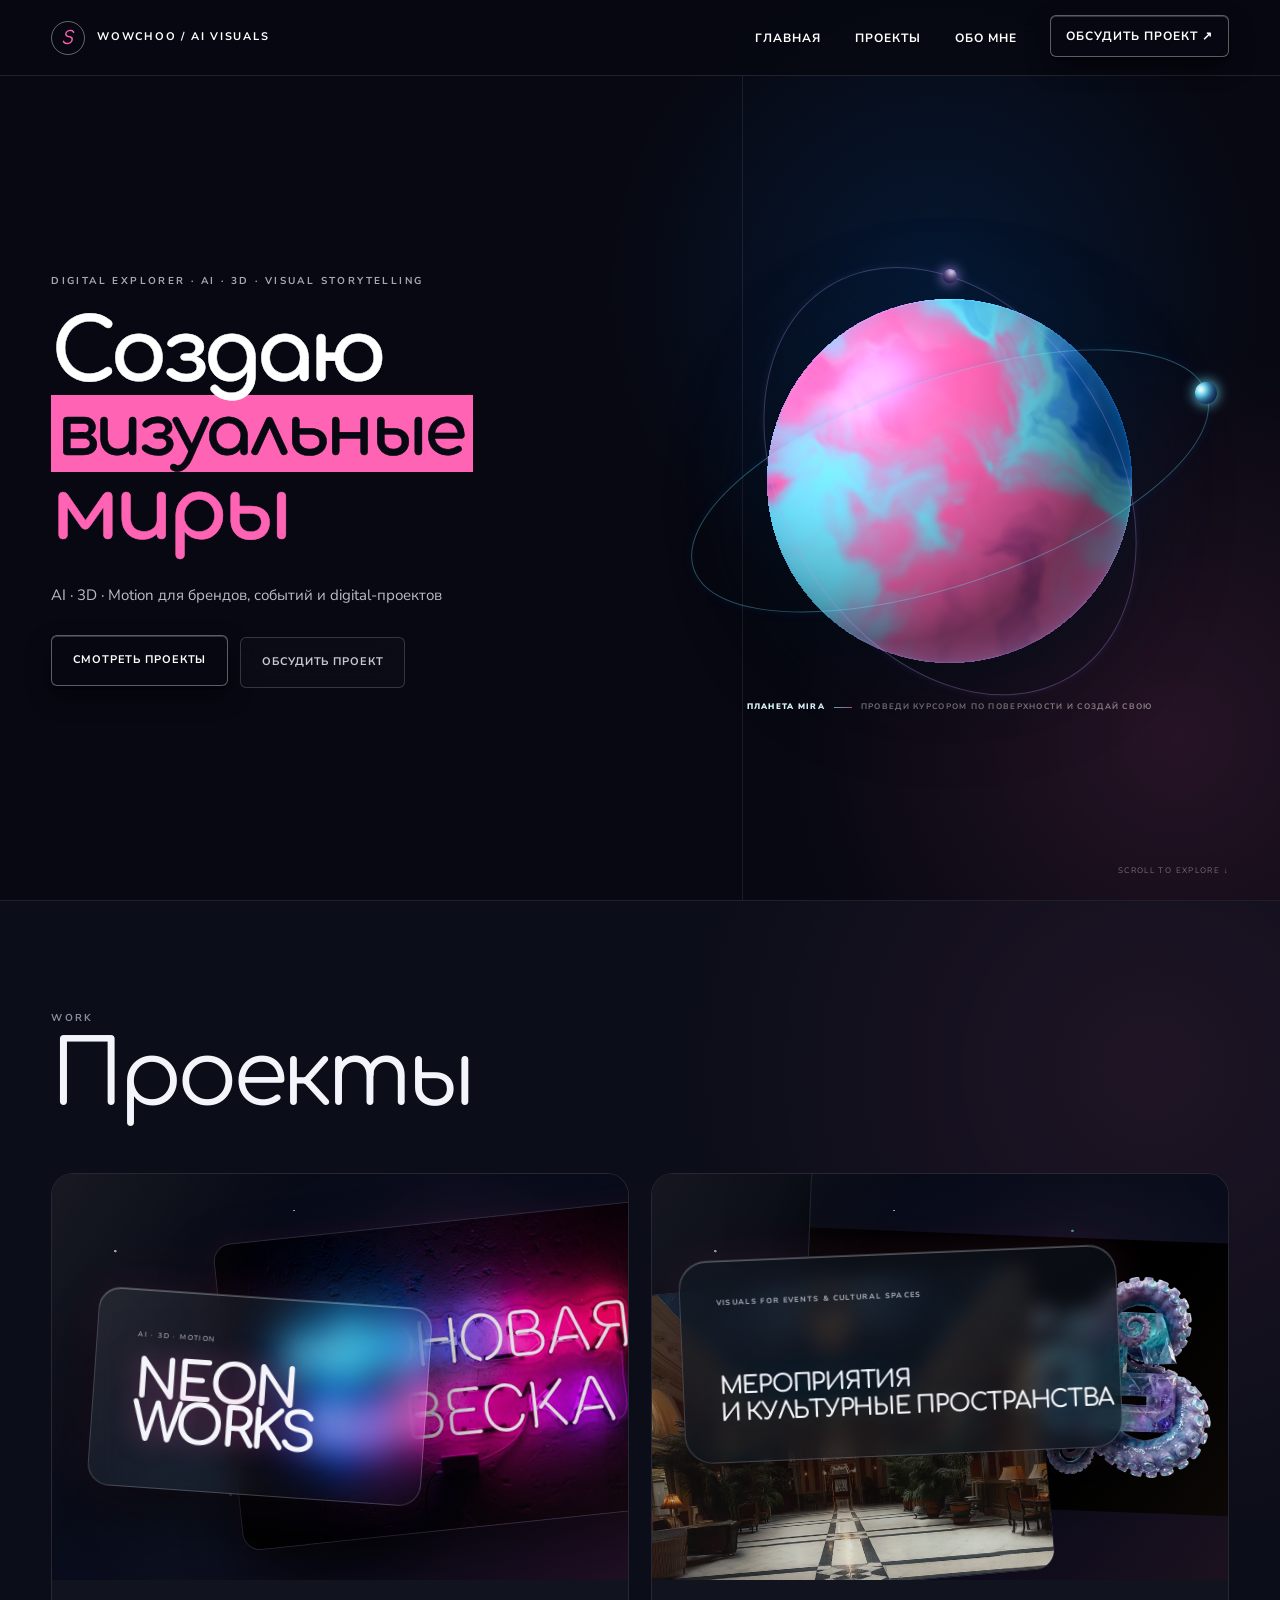
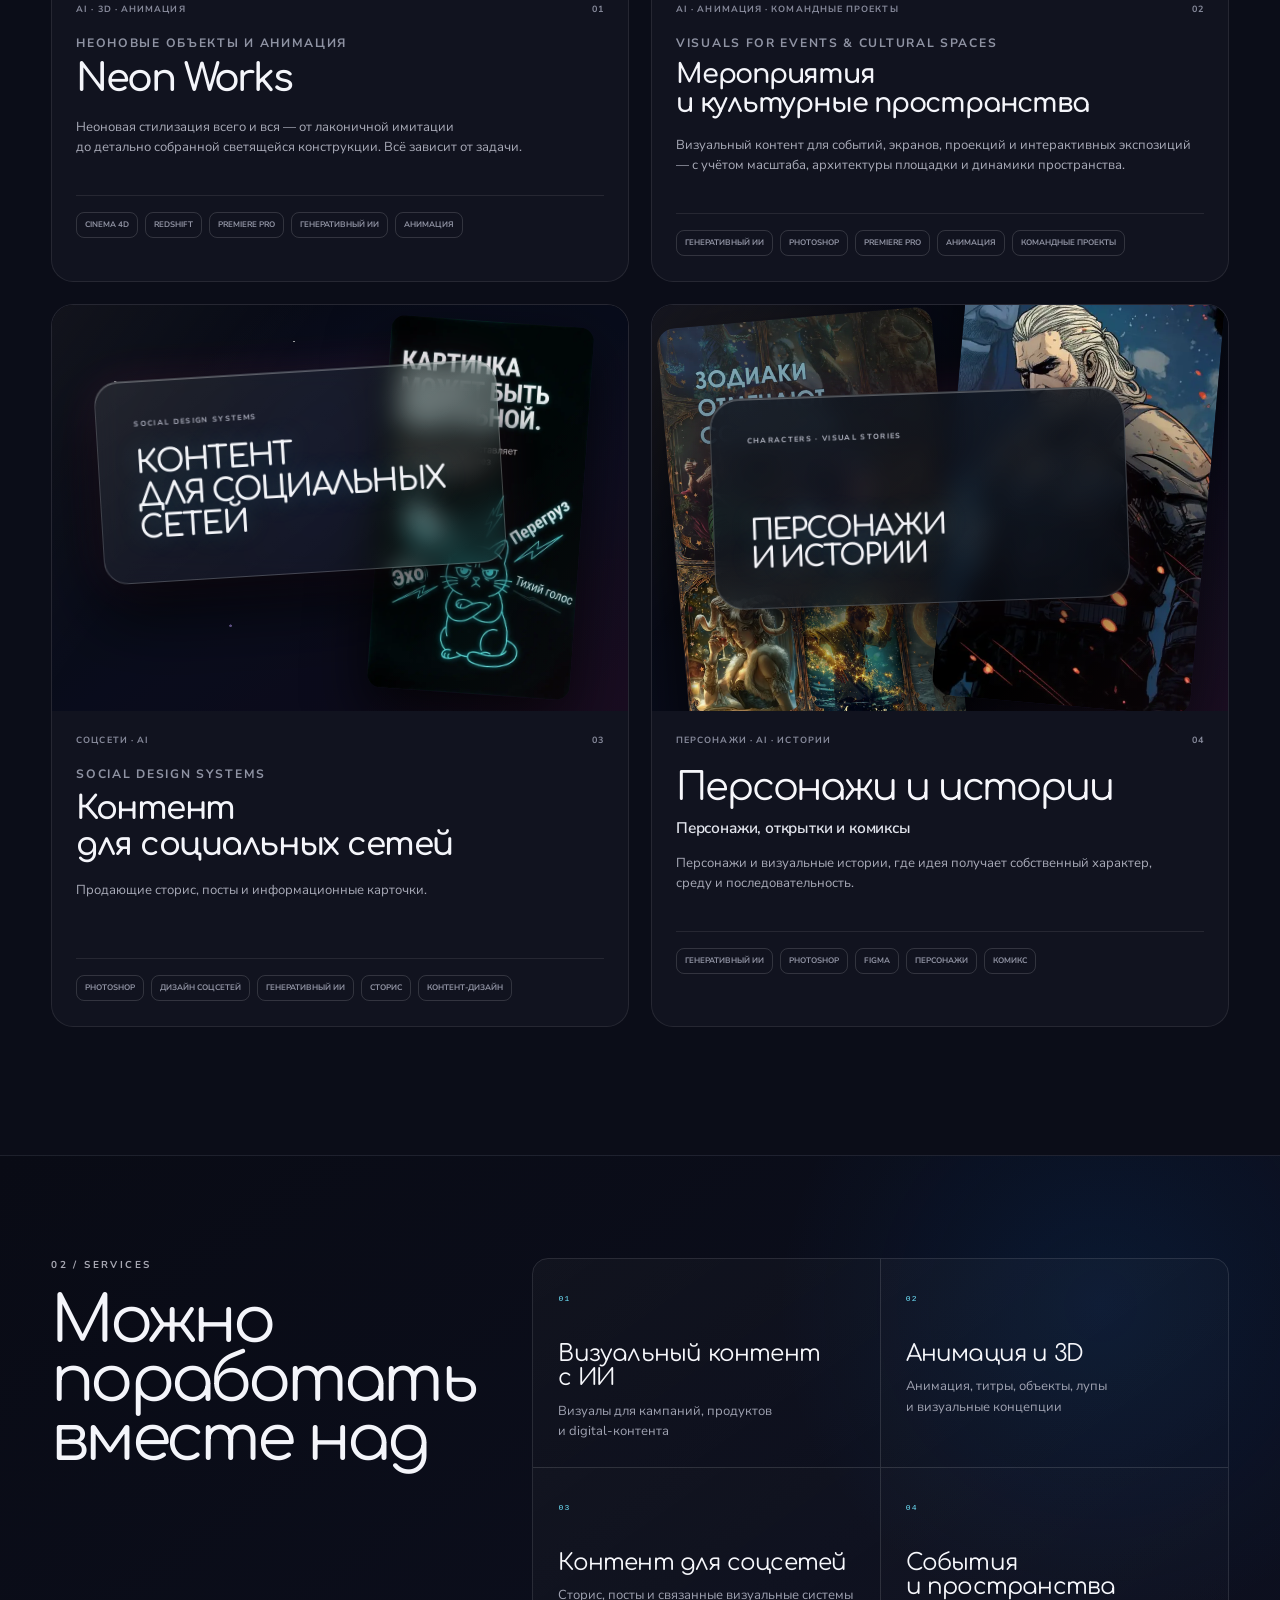
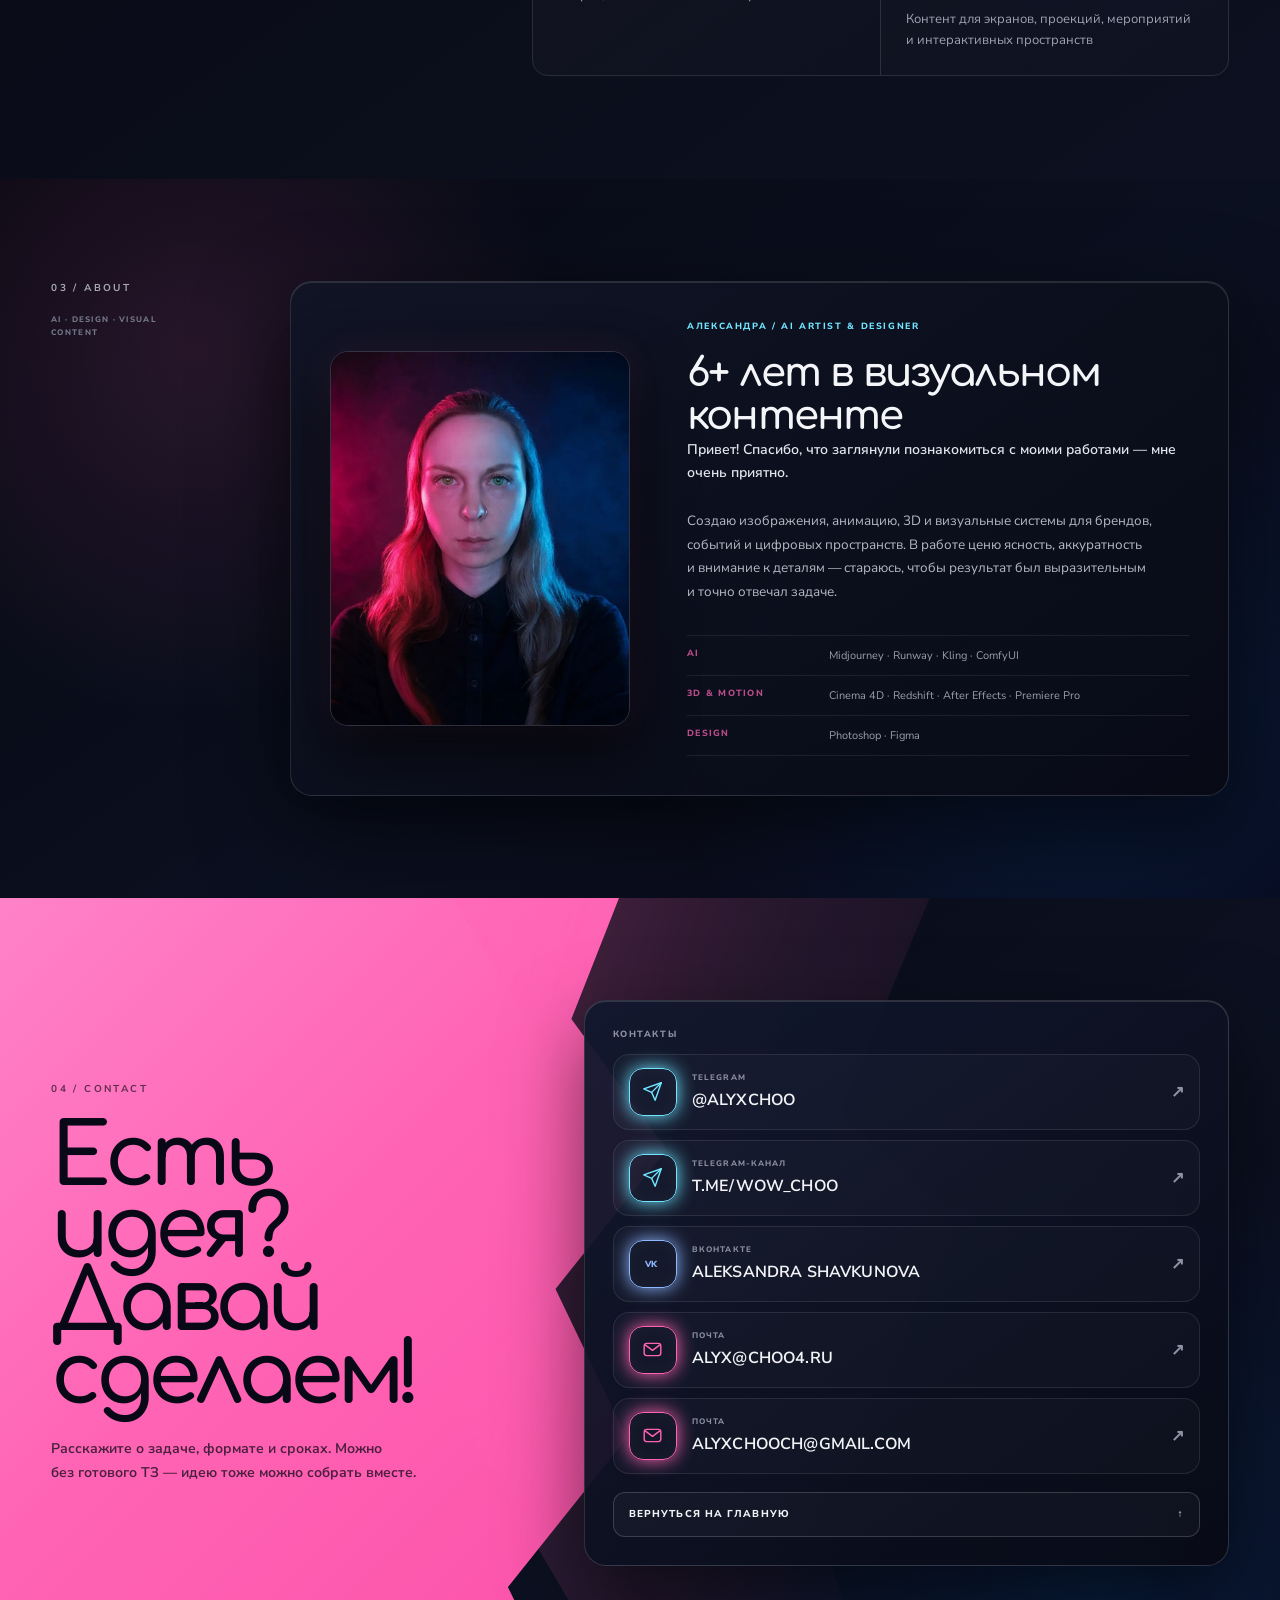
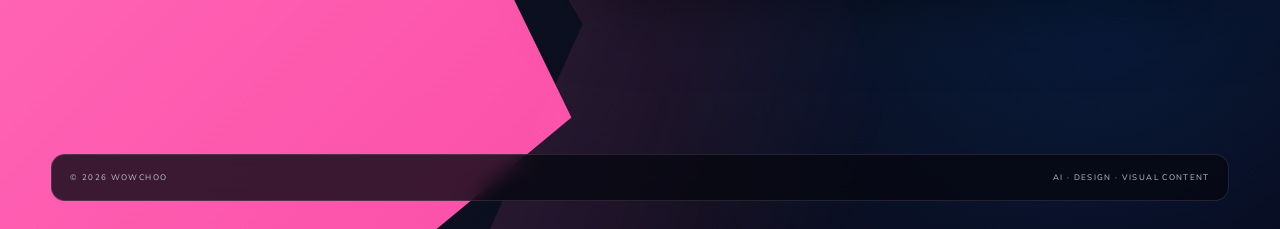
==== index.html @ aee099dc "Deploy WOWCHOO from 1430eb1d22c9151ed4b3d81829c5478669f79aac" ====
<!DOCTYPE html><html lang="ru"><head><meta charSet="utf-8"/><link rel="preconnect" href="/" crossorigin=""/><meta name="viewport" content="width=device-width, initial-scale=1"/><link rel="preload" as="image" href="/neon/selected/neon-sign-russian.webp"/><link rel="preload" as="image" href="/digital-scenography/synthesis/cover-crystal-tentacles.webp"/><link rel="preload" as="image" href="/digital-scenography/musical/restaurant-night.webp"/><link rel="preload" as="image" href="/digital-content/slp-stories/story-02-cover.webp"/><link rel="preload" as="image" href="/characters-worlds/zodiac/christmas-cover.webp"/><link rel="preload" as="image" href="/characters-worlds/comic/cover.webp"/><link rel="preload" as="image" href="/about/sasha-portrait.webp"/><link rel="stylesheet" href="/_next/static/chunks/0oa5svqyjht1u.css" data-precedence="next"/><link rel="stylesheet" href="/_next/static/chunks/02xbbrjt.t6-8.css" data-precedence="next"/><link rel="preload" as="script" fetchPriority="low" href="/_next/static/chunks/0ht900cau6_ur.js"/><script src="/_next/static/chunks/0t2z5hkh7v~~b.js" async=""></script><script src="/_next/static/chunks/07lhk_q6pmm3r.js" async=""></script><script src="/_next/static/chunks/turbopack-0cek.dh0dqtgy.js" async=""></script><script src="/_next/static/chunks/0dbhjjzl8qfwv.js" async=""></script><script src="/_next/static/chunks/0co219d8dm.ni.js" async=""></script><meta name="next-size-adjust" content=""/><title>WOWCHOO — AI Artist · Designer · 3D &amp; Motion</title><meta name="description" content="AI-визуалы, дизайн, 3D и motion для брендов, событий и digital-проектов."/><meta property="og:title" content="WOWCHOO — AI Artist · Designer · 3D &amp; Motion"/><meta property="og:description" content="AI-визуалы, дизайн, 3D и motion для брендов, событий и digital-проектов."/><meta property="og:type" content="website"/><meta name="twitter:card" content="summary"/><meta name="twitter:title" content="WOWCHOO — AI Artist · Designer · 3D &amp; Motion"/><meta name="twitter:description" content="AI-визуалы, дизайн, 3D и motion для брендов, событий и digital-проектов."/><link rel="shortcut icon" href="/favicon.svg"/><link rel="icon" href="/favicon.svg"/><script src="/_next/static/chunks/03~yq9q893hmn.js" noModule=""></script></head><body><div hidden=""><!--$--><!--/$--></div><main><header><a class="brand" href="#top"><i>S</i><span>WOWCHOO / AI VISUALS</span></a><button class="menu" type="button" aria-label="Открыть меню" aria-expanded="false"><span></span><span></span></button><nav class=""><a href="#top">Главная</a><a href="#projects">Проекты</a><a href="#about">Обо мне</a><a href="#contact">Обсудить проект ↗</a></nav></header><section class="hero" id="top"><div class="hero-copy"><p class="eyebrow">Digital explorer · AI · 3D · Visual storytelling</p><h1><span>Создаю</span><span class="highlight-word">визуальные</span><span class="pink-word">миры</span></h1><p class="lead">AI · 3D · Motion для брендов, событий и digital-проектов</p><div class="hero-actions"><a class="cta" href="#projects">Смотреть проекты</a><a class="cta cta-secondary" href="#contact">Обсудить проект</a></div></div><div class="hero-art"><div class="planet-wrap"><span class="planet-orbit orbit-one" aria-hidden="true"><i class="moon moon-blue"></i></span><span class="planet-orbit orbit-two" aria-hidden="true"><i class="moon moon-lilac"></i></span><span class="planet-static" role="img" aria-label="Планета MIRA"></span><canvas class="planet-canvas" aria-label="Интерактивная планета MIRA с поверхностью, меняющейся под курсором"></canvas><canvas class="particle-canvas" aria-hidden="true"></canvas><span class="planet-pointer" aria-hidden="true"></span><span class="planet-hint planet-hint-interactive"><b>Планета MIRA</b><i></i>Проведи курсором по поверхности и создай свою</span><span class="planet-hint planet-hint-static"><b>Планета MIRA</b></span></div></div><p class="meta hero-scroll-meta"><span>SCROLL TO EXPLORE ↓</span></p></section><section class="projects" id="projects"><div class="section-head"><div><p class="index">WORK</p><h2>Проекты</h2></div></div><div class="cards" aria-live="polite"><article class="card neon-project-card is-clickable" role="button" tabindex="0" aria-label="Открыть кейс: Неоновые объекты и анимация"><div class="art neon" aria-hidden="true"><i class="art-grid"></i><img class="neon-cover-art" src="/neon/selected/neon-sign-russian.webp" alt=""/><span class="cover-glass"><small>AI · 3D · MOTION</small><b>NEON<br/>WORKS</b></span></div><div class="card-copy"><p class="topline"><span>AI · 3D · Анимация</span><span>01</span></p><p class="project-kicker">Неоновые объекты и анимация</p><h3>Neon Works</h3><p class="project-description case-card-description"><span>Неоновая стилизация всего и вся — от лаконичной имитации</span><span>до детально собранной светящейся конструкции. Всё зависит от задачи.</span></p><div class="card-foot"><ul><li>Cinema 4D</li><li>Redshift</li><li>Premiere Pro</li><li>Генеративный ИИ</li><li>Анимация</li></ul></div></div></article><article class="card scenography-project-card is-clickable" role="button" tabindex="0" aria-label="Открыть кейс: Мероприятия и культурные пространства"><div class="art scenography" aria-hidden="true"><i class="art-grid"></i><span class="scenography-cover-stage-frame"><img class="scenography-cover-stage" src="/digital-scenography/synthesis/cover-crystal-tentacles.webp" alt=""/></span><img class="scenography-cover-location" src="/digital-scenography/musical/restaurant-night.webp" alt=""/><span class="cover-glass scenography-cover-glass"><small>VISUALS FOR EVENTS &amp; CULTURAL SPACES</small><b><span>МЕРОПРИЯТИЯ</span><span>И КУЛЬТУРНЫЕ ПРОСТРАНСТВА</span></b></span></div><div class="card-copy"><p class="topline"><span>AI · Анимация · Командные проекты</span><span>02</span></p><h3>Visuals for Events &amp; Cultural Spaces</h3><p class="project-subtitle"><span>Мероприятия</span><span>и культурные пространства</span></p><p class="project-description ">Визуальный контент для событий, экранов, проекций и интерактивных экспозиций — с учётом масштаба, архитектуры площадки и динамики пространства.</p><div class="card-foot"><ul><li>Генеративный ИИ</li><li>Photoshop</li><li>Premiere Pro</li><li>Анимация</li><li>Командные проекты</li></ul></div></div></article><article class="card digital-project-card is-clickable" role="button" tabindex="0" aria-label="Открыть кейс: Контент для социальных сетей"><div class="art digital" aria-hidden="true"><i class="art-grid"></i><img class="digital-cover-story" src="/digital-content/slp-stories/story-02-cover.webp" alt=""/><span class="cover-glass digital-cover-glass"><small>SOCIAL DESIGN SYSTEMS</small><b><span>КОНТЕНТ</span><span>ДЛЯ СОЦИАЛЬНЫХ СЕТЕЙ</span></b></span></div><div class="card-copy"><p class="topline"><span>Соцсети · AI</span><span>03</span></p><h3>Social Design Systems</h3><p class="project-subtitle">Контент для социальных сетей</p><p class="project-description ">Продающие сторис, посты и информационные карточки.</p><div class="card-foot"><ul><li>Photoshop</li><li>Дизайн соцсетей</li><li>Генеративный ИИ</li><li>Сторис</li><li>Контент-дизайн</li></ul></div></div></article><article class="card stories-project-card is-clickable" role="button" tabindex="0" aria-label="Открыть кейс: Персонажи, открытки и комиксы"><div class="art stories" aria-hidden="true"><i class="art-grid"></i><img class="stories-cover-zodiac" src="/characters-worlds/zodiac/christmas-cover.webp" alt=""/><img class="stories-cover-comic" src="/characters-worlds/comic/cover.webp" alt=""/><span class="cover-glass stories-cover-glass"><small>CHARACTERS · VISUAL STORIES</small><b><span>ПЕРСОНАЖИ</span><span>И ИСТОРИИ</span></b></span></div><div class="card-copy"><p class="topline"><span>Персонажи · AI · Истории</span><span>04</span></p><h3>Персонажи и истории</h3><p class="project-subtitle">Персонажи, открытки и комиксы</p><p class="project-description ">Персонажи и визуальные истории, где идея получает собственный характер, среду и последовательность.</p><div class="card-foot"><ul><li>Генеративный ИИ</li><li>Photoshop</li><li>Figma</li><li>Персонажи</li><li>Комикс</li></ul></div></div></article></div></section><section class="services" id="services"><div class="services-head"><p class="index">02 / SERVICES</p><h2>Можно поработать<!-- --> <br/>вместе над</h2></div><div class="services-grid"><article><span>01</span><h3>Визуальный контент с ИИ</h3><p>Визуалы для кампаний, продуктов и digital-контента</p></article><article><span>02</span><h3>Анимация и 3D</h3><p>Анимация, титры, объекты, лупы и визуальные концепции</p></article><article><span>03</span><h3>Контент для соцсетей</h3><p>Сторис, посты и связанные визуальные системы</p></article><article><span>04</span><h3>События и пространства</h3><p>Контент для экранов, проекций, мероприятий и интерактивных пространств</p></article></div></section><section class="about" id="about"><div class="case-end-stars" aria-hidden="true"><i style="left:11%;top:17%;--star-size:2px;--star-duration:22s;--star-delay:0s;--star-x:-60px;--star-y:-50px"></i><i style="left:48%;top:78%;--star-size:1px;--star-duration:26s;--star-delay:-7s;--star-x:-31px;--star-y:-3px"></i><i style="left:85%;top:50%;--star-size:1px;--star-duration:30s;--star-delay:-14s;--star-x:-2px;--star-y:44px"></i><i style="left:25%;top:22%;--star-size:1px;--star-duration:34s;--star-delay:-21s;--star-x:27px;--star-y:-9px"></i><i style="left:62%;top:83%;--star-size:1px;--star-duration:38s;--star-delay:-5s;--star-x:56px;--star-y:38px"></i><i style="left:2%;top:55%;--star-size:1px;--star-duration:42s;--star-delay:-12s;--star-x:-35px;--star-y:-15px"></i><i style="left:39%;top:27%;--star-size:1px;--star-duration:22s;--star-delay:-19s;--star-x:-6px;--star-y:32px"></i><i style="left:76%;top:88%;--star-size:2px;--star-duration:26s;--star-delay:-3s;--star-x:23px;--star-y:-21px"></i><i style="left:16%;top:60%;--star-size:1px;--star-duration:30s;--star-delay:-10s;--star-x:52px;--star-y:26px"></i><i style="left:53%;top:32%;--star-size:1px;--star-duration:34s;--star-delay:-17s;--star-x:-39px;--star-y:-27px"></i><i style="left:90%;top:4%;--star-size:1px;--star-duration:38s;--star-delay:-1s;--star-x:-10px;--star-y:20px"></i><i style="left:30%;top:65%;--star-size:1px;--star-duration:42s;--star-delay:-8s;--star-x:19px;--star-y:-33px"></i><i style="left:67%;top:37%;--star-size:1px;--star-duration:22s;--star-delay:-15s;--star-x:48px;--star-y:14px"></i><i style="left:7%;top:9%;--star-size:1px;--star-duration:26s;--star-delay:-22s;--star-x:-43px;--star-y:-39px"></i><i style="left:44%;top:70%;--star-size:2px;--star-duration:30s;--star-delay:-6s;--star-x:-14px;--star-y:8px"></i><i style="left:81%;top:42%;--star-size:1px;--star-duration:34s;--star-delay:-13s;--star-x:15px;--star-y:-45px"></i><i style="left:21%;top:14%;--star-size:1px;--star-duration:38s;--star-delay:-20s;--star-x:44px;--star-y:2px"></i><i style="left:58%;top:75%;--star-size:1px;--star-duration:42s;--star-delay:-4s;--star-x:-47px;--star-y:49px"></i></div><div class="about-label"><p class="index">03 / ABOUT</p><span>AI · DESIGN · VISUAL CONTENT</span></div><div class="about-card"><img class="about-portrait" src="/about/sasha-portrait.webp" alt="WOWCHOO — дизайн цифрового визуального контента"/><div class="about-copy"><p class="about-kicker">Александра / AI artist &amp; designer</p><h2>6+ лет в визуальном контенте</h2><p class="about-greeting">Привет! Спасибо, что заглянули познакомиться с моими работами — мне очень приятно.</p><p class="about-text">Создаю изображения, анимацию, 3D и визуальные системы для брендов, событий и цифровых пространств. В работе ценю ясность, аккуратность и внимание к деталям — стараюсь, чтобы результат был выразительным и точно отвечал задаче.</p><div class="about-stack" aria-label="Основные инструменты"><div><span>AI</span><p>Midjourney · Runway · Kling · ComfyUI</p></div><div><span>3D &amp; Motion</span><p>Cinema 4D · Redshift · After Effects · Premiere Pro</p></div><div><span>Design</span><p>Photoshop · Figma</p></div></div></div></div></section><footer id="contact"><div class="contact-heading"><p class="index">04 / CONTACT</p><h2>Есть идея?<br/>Давай сделаем!</h2><p>Расскажите о задаче, формате и сроках. Можно без готового ТЗ — идею тоже можно собрать вместе.</p></div><div class="contact"><p class="contact-label">Контакты</p><a class="contact-link telegram-link" href="https://t.me/alyxchoo" target="_blank" rel="noreferrer" aria-label="Написать в Telegram пользователю alyxchoo"><i><svg viewBox="0 0 24 24" aria-hidden="true" focusable="false"><path d="M22 2 11 13"></path><path d="m22 2-7 20-4-9-9-4Z"></path></svg></i><span><small>Telegram</small><b>@alyxchoo</b></span><em>↗</em></a><a class="contact-link telegram-link" href="https://t.me/wow_choo" target="_blank" rel="noreferrer" aria-label="Открыть Telegram-канал wow_choo"><i><svg viewBox="0 0 24 24" aria-hidden="true" focusable="false"><path d="M22 2 11 13"></path><path d="m22 2-7 20-4-9-9-4Z"></path></svg></i><span><small>Telegram-канал</small><b>t.me/wow_choo</b></span><em>↗</em></a><a class="contact-link vk-link" href="https://vk.ru/art_etozdes" target="_blank" rel="noreferrer" aria-label="Открыть страницу Александры Шавкуновой во ВКонтакте"><i><svg viewBox="0 0 24 24" aria-hidden="true" focusable="false"><text x="3" y="16" font-size="10" font-weight="850">VK</text></svg></i><span><small>ВКонтакте</small><b>Aleksandra Shavkunova</b></span><em>↗</em></a><a class="contact-link email-link" href="mailto:alyx@choo4.ru" aria-label="Написать на почту alyx@choo4.ru"><i><svg viewBox="0 0 24 24" aria-hidden="true" focusable="false"><rect x="2.5" y="5" width="19" height="14" rx="3"></rect><path d="m4 7 8 6 8-6"></path></svg></i><span><small>Почта</small><b>alyx@choo4.ru</b></span><em>↗</em></a><a class="contact-link email-link" href="mailto:alyxchooch@gmail.com" aria-label="Написать на почту alyxchooch@gmail.com"><i><svg viewBox="0 0 24 24" aria-hidden="true" focusable="false"><rect x="2.5" y="5" width="19" height="14" rx="3"></rect><path d="m4 7 8 6 8-6"></path></svg></i><span><small>Почта</small><b>alyxchooch@gmail.com</b></span><em>↗</em></a><a class="back-to-top" href="#top" aria-label="Вернуться на главную страницу">Вернуться на главную <span>↑</span></a></div><p class="copyright"><span>© 2026 WOWCHOO</span><span>AI · DESIGN · VISUAL CONTENT</span></p></footer></main><!--$--><!--/$--><script src="/_next/static/chunks/0ht900cau6_ur.js" id="_R_" async=""></script><script>(self.__next_f=self.__next_f||[]).push([0])</script><script>self.__next_f.push([1,"1:\"$Sreact.fragment\"\n2:I[39756,[\"/_next/static/chunks/0dbhjjzl8qfwv.js\"],\"default\"]\n3:I[37457,[\"/_next/static/chunks/0dbhjjzl8qfwv.js\"],\"default\"]\n4:I[47257,[\"/_next/static/chunks/0dbhjjzl8qfwv.js\"],\"ClientPageRoot\"]\n5:I[31713,[\"/_next/static/chunks/0dbhjjzl8qfwv.js\",\"/_next/static/chunks/0co219d8dm.ni.js\"],\"default\"]\n8:I[97367,[\"/_next/static/chunks/0dbhjjzl8qfwv.js\"],\"OutletBoundary\"]\n9:\"$Sreact.suspense\"\nb:I[97367,[\"/_next/static/chunks/0dbhjjzl8qfwv.js\"],\"ViewportBoundary\"]\nd:I[97367,[\"/_next/static/chunks/0dbhjjzl8qfwv.js\"],\"MetadataBoundary\"]\nf:I[68027,[\"/_next/static/chunks/0dbhjjzl8qfwv.js\"],\"default\",1]\n:HL[\"/_next/static/chunks/0oa5svqyjht1u.css\",\"style\"]\n:HL[\"/_next/static/chunks/02xbbrjt.t6-8.css\",\"style\"]\n:HC[\"/\",\"\"]\n"])</script><script>self.__next_f.push([1,"0:{\"P\":null,\"c\":[\"\",\"\"],\"q\":\"\",\"i\":false,\"f\":[[[\"\",{\"children\":[\"__PAGE__\",{}]},\"$undefined\",\"$undefined\",16],[[\"$\",\"$1\",\"c\",{\"children\":[[[\"$\",\"link\",\"0\",{\"rel\":\"stylesheet\",\"href\":\"/_next/static/chunks/0oa5svqyjht1u.css\",\"precedence\":\"next\",\"crossOrigin\":\"$undefined\",\"nonce\":\"$undefined\"}],[\"$\",\"link\",\"1\",{\"rel\":\"stylesheet\",\"href\":\"/_next/static/chunks/02xbbrjt.t6-8.css\",\"precedence\":\"next\",\"crossOrigin\":\"$undefined\",\"nonce\":\"$undefined\"}],[\"$\",\"script\",\"script-0\",{\"src\":\"/_next/static/chunks/0dbhjjzl8qfwv.js\",\"async\":true,\"nonce\":\"$undefined\"}]],[\"$\",\"html\",null,{\"lang\":\"ru\",\"children\":[\"$\",\"body\",null,{\"children\":[\"$\",\"$L2\",null,{\"parallelRouterKey\":\"children\",\"error\":\"$undefined\",\"errorStyles\":\"$undefined\",\"errorScripts\":\"$undefined\",\"template\":[\"$\",\"$L3\",null,{}],\"templateStyles\":\"$undefined\",\"templateScripts\":\"$undefined\",\"notFound\":[[[\"$\",\"title\",null,{\"children\":\"404: This page could not be found.\"}],[\"$\",\"div\",null,{\"style\":{\"fontFamily\":\"system-ui,\\\"Segoe UI\\\",Roboto,Helvetica,Arial,sans-serif,\\\"Apple Color Emoji\\\",\\\"Segoe UI Emoji\\\"\",\"height\":\"100vh\",\"textAlign\":\"center\",\"display\":\"flex\",\"flexDirection\":\"column\",\"alignItems\":\"center\",\"justifyContent\":\"center\"},\"children\":[\"$\",\"div\",null,{\"children\":[[\"$\",\"style\",null,{\"dangerouslySetInnerHTML\":{\"__html\":\"body{color:#000;background:#fff;margin:0}.next-error-h1{border-right:1px solid rgba(0,0,0,.3)}@media (prefers-color-scheme:dark){body{color:#fff;background:#000}.next-error-h1{border-right:1px solid rgba(255,255,255,.3)}}\"}}],[\"$\",\"h1\",null,{\"className\":\"next-error-h1\",\"style\":{\"display\":\"inline-block\",\"margin\":\"0 20px 0 0\",\"padding\":\"0 23px 0 0\",\"fontSize\":24,\"fontWeight\":500,\"verticalAlign\":\"top\",\"lineHeight\":\"49px\"},\"children\":404}],[\"$\",\"div\",null,{\"style\":{\"display\":\"inline-block\"},\"children\":[\"$\",\"h2\",null,{\"style\":{\"fontSize\":14,\"fontWeight\":400,\"lineHeight\":\"49px\",\"margin\":0},\"children\":\"This page could not be found.\"}]}]]}]}]],[]],\"forbidden\":\"$undefined\",\"unauthorized\":\"$undefined\"}]}]}]]}],{\"children\":[[\"$\",\"$1\",\"c\",{\"children\":[[\"$\",\"$L4\",null,{\"Component\":\"$5\",\"serverProvidedParams\":{\"searchParams\":{},\"params\":{},\"promises\":[\"$@6\",\"$@7\"]}}],[[\"$\",\"script\",\"script-0\",{\"src\":\"/_next/static/chunks/0co219d8dm.ni.js\",\"async\":true,\"nonce\":\"$undefined\"}]],[\"$\",\"$L8\",null,{\"children\":[\"$\",\"$9\",null,{\"name\":\"Next.MetadataOutlet\",\"children\":\"$@a\"}]}]]}],{},null,false,null]},null,false,null],[\"$\",\"$1\",\"h\",{\"children\":[null,[\"$\",\"$Lb\",null,{\"children\":\"$Lc\"}],[\"$\",\"div\",null,{\"hidden\":true,\"children\":[\"$\",\"$Ld\",null,{\"children\":[\"$\",\"$9\",null,{\"name\":\"Next.Metadata\",\"children\":\"$Le\"}]}]}],[\"$\",\"meta\",null,{\"name\":\"next-size-adjust\",\"content\":\"\"}]]}],false]],\"m\":\"$undefined\",\"G\":[\"$f\",[[\"$\",\"link\",\"0\",{\"rel\":\"stylesheet\",\"href\":\"/_next/static/chunks/0oa5svqyjht1u.css\",\"precedence\":\"next\",\"crossOrigin\":\"$undefined\",\"nonce\":\"$undefined\"}],[\"$\",\"link\",\"1\",{\"rel\":\"stylesheet\",\"href\":\"/_next/static/chunks/02xbbrjt.t6-8.css\",\"precedence\":\"next\",\"crossOrigin\":\"$undefined\",\"nonce\":\"$undefined\"}]]],\"S\":true,\"h\":null,\"s\":\"$undefined\",\"l\":\"$undefined\",\"p\":\"$undefined\",\"d\":\"$undefined\",\"b\":\"DbyFoAnHQz7g9UsFGs71N\"}\n"])</script><script>self.__next_f.push([1,"6:{}\n7:\"$0:f:0:1:1:children:0:props:children:0:props:serverProvidedParams:params\"\n"])</script><script>self.__next_f.push([1,"c:[[\"$\",\"meta\",\"0\",{\"charSet\":\"utf-8\"}],[\"$\",\"meta\",\"1\",{\"name\":\"viewport\",\"content\":\"width=device-width, initial-scale=1\"}]]\n"])</script><script>self.__next_f.push([1,"10:I[27201,[\"/_next/static/chunks/0dbhjjzl8qfwv.js\"],\"IconMark\"]\na:null\ne:[[\"$\",\"title\",\"0\",{\"children\":\"WOWCHOO — AI Artist · Designer · 3D \u0026 Motion\"}],[\"$\",\"meta\",\"1\",{\"name\":\"description\",\"content\":\"AI-визуалы, дизайн, 3D и motion для брендов, событий и digital-проектов.\"}],[\"$\",\"meta\",\"2\",{\"property\":\"og:title\",\"content\":\"WOWCHOO — AI Artist · Designer · 3D \u0026 Motion\"}],[\"$\",\"meta\",\"3\",{\"property\":\"og:description\",\"content\":\"AI-визуалы, дизайн, 3D и motion для брендов, событий и digital-проектов.\"}],[\"$\",\"meta\",\"4\",{\"property\":\"og:type\",\"content\":\"website\"}],[\"$\",\"meta\",\"5\",{\"name\":\"twitter:card\",\"content\":\"summary\"}],[\"$\",\"meta\",\"6\",{\"name\":\"twitter:title\",\"content\":\"WOWCHOO — AI Artist · Designer · 3D \u0026 Motion\"}],[\"$\",\"meta\",\"7\",{\"name\":\"twitter:description\",\"content\":\"AI-визуалы, дизайн, 3D и motion для брендов, событий и digital-проектов.\"}],[\"$\",\"link\",\"8\",{\"rel\":\"shortcut icon\",\"href\":\"/favicon.svg\"}],[\"$\",\"link\",\"9\",{\"rel\":\"icon\",\"href\":\"/favicon.svg\"}],[\"$\",\"$L10\",\"10\",{}]]\n"])</script></body></html>
---- _next/static/chunks/0oa5svqyjht1u.css ----
@font-face{font-family:Comfortaa Variable;font-style:normal;font-display:swap;font-weight:300 700;src:url(../media/comfortaa-cyrillic-ext-wght-normal.0l3xcpr4regin.woff2)format("woff2-variations");unicode-range:U+460-52F,U+1C80-1C8A,U+20B4,U+2DE0-2DFF,U+A640-A69F,U+FE2E-FE2F}@font-face{font-family:Comfortaa Variable;font-style:normal;font-display:swap;font-weight:300 700;src:url(../media/comfortaa-cyrillic-wght-normal.0xgtfldesy3vj.woff2)format("woff2-variations");unicode-range:U+301,U+400-45F,U+490-491,U+4B0-4B1,U+2116}@font-face{font-family:Comfortaa Variable;font-style:normal;font-display:swap;font-weight:300 700;src:url(../media/comfortaa-greek-wght-normal.0jdaeke552jfc.woff2)format("woff2-variations");unicode-range:U+370-377,U+37A-37F,U+384-38A,U+38C,U+38E-3A1,U+3A3-3FF}@font-face{font-family:Comfortaa Variable;font-style:normal;font-display:swap;font-weight:300 700;src:url(../media/comfortaa-vietnamese-wght-normal.0gxf0qb33tv.o.woff2)format("woff2-variations");unicode-range:U+102-103,U+110-111,U+128-129,U+168-169,U+1A0-1A1,U+1AF-1B0,U+300-301,U+303-304,U+308-309,U+323,U+329,U+1EA0-1EF9,U+20AB}@font-face{font-family:Comfortaa Variable;font-style:normal;font-display:swap;font-weight:300 700;src:url(../media/comfortaa-latin-ext-wght-normal.0uu4wl8vw0etn.woff2)format("woff2-variations");unicode-range:U+100-2BA,U+2BD-2C5,U+2C7-2CC,U+2CE-2D7,U+2DD-2FF,U+304,U+308,U+329,U+1D00-1DBF,U+1E00-1E9F,U+1EF2-1EFF,U+2020,U+20A0-20AB,U+20AD-20C0,U+2113,U+2C60-2C7F,U+A720-A7FF}@font-face{font-family:Comfortaa Variable;font-style:normal;font-display:swap;font-weight:300 700;src:url(../media/comfortaa-latin-wght-normal.00y8kx1r3c_z-.woff2)format("woff2-variations");unicode-range:U+??,U+131,U+152-153,U+2BB-2BC,U+2C6,U+2DA,U+2DC,U+304,U+308,U+329,U+2000-206F,U+20AC,U+2122,U+2191,U+2193,U+2212,U+2215,U+FEFF,U+FFFD}
@font-face{font-family:Nunito Sans Variable;font-style:normal;font-display:swap;font-weight:200 1000;src:url(../media/nunito-sans-cyrillic-ext-wght-normal.0uc0k_~n.p13~.woff2)format("woff2-variations");unicode-range:U+460-52F,U+1C80-1C8A,U+20B4,U+2DE0-2DFF,U+A640-A69F,U+FE2E-FE2F}@font-face{font-family:Nunito Sans Variable;font-style:normal;font-display:swap;font-weight:200 1000;src:url(../media/nunito-sans-cyrillic-wght-normal.14krrfx5_m0nu.woff2)format("woff2-variations");unicode-range:U+301,U+400-45F,U+490-491,U+4B0-4B1,U+2116}@font-face{font-family:Nunito Sans Variable;font-style:normal;font-display:swap;font-weight:200 1000;src:url(../media/nunito-sans-vietnamese-wght-normal.0u993hh8z_8qe.woff2)format("woff2-variations");unicode-range:U+102-103,U+110-111,U+128-129,U+168-169,U+1A0-1A1,U+1AF-1B0,U+300-301,U+303-304,U+308-309,U+323,U+329,U+1EA0-1EF9,U+20AB}@font-face{font-family:Nunito Sans Variable;font-style:normal;font-display:swap;font-weight:200 1000;src:url(../media/nunito-sans-latin-ext-wght-normal.12rdz6tvvg3l7.woff2)format("woff2-variations");unicode-range:U+100-2BA,U+2BD-2C5,U+2C7-2CC,U+2CE-2D7,U+2DD-2FF,U+304,U+308,U+329,U+1D00-1DBF,U+1E00-1E9F,U+1EF2-1EFF,U+2020,U+20A0-20AB,U+20AD-20C0,U+2113,U+2C60-2C7F,U+A720-A7FF}@font-face{font-family:Nunito Sans Variable;font-style:normal;font-display:swap;font-weight:200 1000;src:url(../media/nunito-sans-latin-wght-normal.17zau2z17my9r.woff2)format("woff2-variations");unicode-range:U+??,U+131,U+152-153,U+2BB-2BC,U+2C6,U+2DA,U+2DC,U+304,U+308,U+329,U+2000-206F,U+20AC,U+2122,U+2191,U+2193,U+2212,U+2215,U+FEFF,U+FFFD}
---- _next/static/chunks/02xbbrjt.t6-8.css ----
@layer properties{@supports (((-webkit-hyphens:none)) and (not (margin-trim:inline))) or ((-moz-orient:inline) and (not (color:rgb(from red r g b)))){*,:before,:after,::backdrop{--tw-rotate-x:initial;--tw-rotate-y:initial;--tw-rotate-z:initial;--tw-skew-x:initial;--tw-skew-y:initial;--tw-blur:initial;--tw-brightness:initial;--tw-contrast:initial;--tw-grayscale:initial;--tw-hue-rotate:initial;--tw-invert:initial;--tw-opacity:initial;--tw-saturate:initial;--tw-sepia:initial;--tw-drop-shadow:initial;--tw-drop-shadow-color:initial;--tw-drop-shadow-alpha:100%;--tw-drop-shadow-size:initial}}}@layer theme{:root,:host{--font-sans:ui-sans-serif, system-ui, sans-serif, "Apple Color Emoji", "Segoe UI Emoji", "Segoe UI Symbol", "Noto Color Emoji";--font-mono:ui-monospace, SFMono-Regular, Menlo, Monaco, Consolas, "Liberation Mono", "Courier New", monospace;--spacing:.25rem;--default-font-family:var(--font-sans);--default-mono-font-family:var(--font-mono)}}@layer base{*,:after,:before,::backdrop{box-sizing:border-box;border:0 solid;margin:0;padding:0}::file-selector-button{box-sizing:border-box;border:0 solid;margin:0;padding:0}html,:host{-webkit-text-size-adjust:100%;tab-size:4;line-height:1.5;font-family:var(--default-font-family,ui-sans-serif, system-ui, sans-serif, "Apple Color Emoji", "Segoe UI Emoji", "Segoe UI Symbol", "Noto Color Emoji");font-feature-settings:var(--default-font-feature-settings,normal);font-variation-settings:var(--default-font-variation-settings,normal);-webkit-tap-highlight-color:transparent}hr{height:0;color:inherit;border-top-width:1px}abbr:where([title]){-webkit-text-decoration:underline dotted;text-decoration:underline dotted}h1,h2,h3,h4,h5,h6{font-size:inherit;font-weight:inherit}a{color:inherit;-webkit-text-decoration:inherit;-webkit-text-decoration:inherit;-webkit-text-decoration:inherit;-webkit-text-decoration:inherit;text-decoration:inherit}b,strong{font-weight:bolder}code,kbd,samp,pre{font-family:var(--default-mono-font-family,ui-monospace, SFMono-Regular, Menlo, Monaco, Consolas, "Liberation Mono", "Courier New", monospace);font-feature-settings:var(--default-mono-font-feature-settings,normal);font-variation-settings:var(--default-mono-font-variation-settings,normal);font-size:1em}small{font-size:80%}sub,sup{vertical-align:baseline;font-size:75%;line-height:0;position:relative}sub{bottom:-.25em}sup{top:-.5em}table{text-indent:0;border-color:inherit;border-collapse:collapse}:-moz-focusring{outline:auto}progress{vertical-align:baseline}summary{display:list-item}ol,ul,menu{list-style:none}img,svg,video,canvas,audio,iframe,embed,object{vertical-align:middle;display:block}img,video{max-width:100%;height:auto}button,input,select,optgroup,textarea{font:inherit;font-feature-settings:inherit;font-variation-settings:inherit;letter-spacing:inherit;color:inherit;opacity:1;background-color:#0000;border-radius:0}::file-selector-button{font:inherit;font-feature-settings:inherit;font-variation-settings:inherit;letter-spacing:inherit;color:inherit;opacity:1;background-color:#0000;border-radius:0}:where(select:is([multiple],[size])) optgroup{font-weight:bolder}:where(select:is([multiple],[size])) optgroup option{padding-inline-start:20px}::file-selector-button{margin-inline-end:4px}::placeholder{opacity:1}@supports (not ((-webkit-appearance:-apple-pay-button))) or (contain-intrinsic-size:1px){::placeholder{color:currentColor}@supports (color:color-mix(in lab, red, red)){::placeholder{color:color-mix(in oklab, currentcolor 50%, transparent)}}}textarea{resize:vertical}::-webkit-search-decoration{-webkit-appearance:none}::-webkit-date-and-time-value{min-height:1lh;text-align:inherit}::-webkit-datetime-edit{display:inline-flex}::-webkit-datetime-edit-fields-wrapper{padding:0}::-webkit-datetime-edit{padding-block:0}::-webkit-datetime-edit-year-field{padding-block:0}::-webkit-datetime-edit-month-field{padding-block:0}::-webkit-datetime-edit-day-field{padding-block:0}::-webkit-datetime-edit-hour-field{padding-block:0}::-webkit-datetime-edit-minute-field{padding-block:0}::-webkit-datetime-edit-second-field{padding-block:0}::-webkit-datetime-edit-millisecond-field{padding-block:0}::-webkit-datetime-edit-meridiem-field{padding-block:0}::-webkit-calendar-picker-indicator{line-height:1}:-moz-ui-invalid{box-shadow:none}button,input:where([type=button],[type=reset],[type=submit]){appearance:button}::file-selector-button{appearance:button}::-webkit-inner-spin-button{height:auto}::-webkit-outer-spin-button{height:auto}[hidden]:where(:not([hidden=until-found])){display:none!important}}@layer components;@layer utilities{.visible{visibility:visible}.absolute{position:absolute}.relative{position:relative}.static{position:static}.start{inset-inline-start:var(--spacing)}.contents{display:contents}.table{display:table}.transform{transform:var(--tw-rotate-x,) var(--tw-rotate-y,) var(--tw-rotate-z,) var(--tw-skew-x,) var(--tw-skew-y,)}.resize{resize:both}.filter{filter:var(--tw-blur,) var(--tw-brightness,) var(--tw-contrast,) var(--tw-grayscale,) var(--tw-hue-rotate,) var(--tw-invert,) var(--tw-saturate,) var(--tw-sepia,) var(--tw-drop-shadow,)}}:root{--font-display:"Comfortaa Variable",sans-serif;--font-body:"Nunito Sans Variable",sans-serif;--radius-image:18px;--radius-block:22px;--radius-control:999px}body{font-family:var(--font-body)!important}h1,h2,h3,.cover-glass b,.orb,.wind,.board b{font-family:var(--font-display)!important}.brand i,.about h2 em,footer h2 em,.case-hero h2 em,.future>b{font-style:normal;font-family:var(--font-display)!important}.meta,.future small,.nature small,.sail small,.columns li span,.copyright{font-family:var(--font-body)!important}.hero h1{font-variation-settings:"wght" 700;-webkit-text-stroke:.5px currentColor;letter-spacing:-.058em!important;font-size:clamp(58px,6.7vw,114px)!important;font-weight:700!important;line-height:.87!important}.hero h1 .highlight-word{padding:.09em .15em .12em .1em;letter-spacing:-.052em!important;font-size:.81em!important;line-height:.91!important}.section-head h2{letter-spacing:-.058em!important;font-size:clamp(54px,7vw,116px)!important;line-height:.86!important}.case-hero h2{font-weight:700;letter-spacing:-.065em!important}.card,.future{border-radius:14px;overflow:hidden}.cta{justify-content:center;width:max-content!important;padding-left:21px!important;padding-right:21px!important}@media (max-width:700px){.hero h1{-webkit-text-stroke:.35px currentColor;font-size:clamp(47px,14.2vw,68px)!important;line-height:.91!important}.hero h1 .highlight-word{font-size:.78em!important}.section-head h2{font-size:58px!important}}.case-view .case-close{left:auto!important;right:28px!important}.case-view .case-hero{grid-template-rows:auto 1fr auto!important;grid-template-columns:minmax(0,.86fr) minmax(0,1.14fr)!important;column-gap:5vw!important;padding:92px 4vw 4vw!important;overflow:hidden!important}.case-view .case-hero>p{grid-area:1/1!important}.case-view .case-hero h2{grid-area:2/1!important;align-self:center!important;max-width:100%!important;font-size:clamp(68px,8.3vw,142px)!important;line-height:.72!important}.case-view .case-hero h2 em{transform:translate(10%)!important}.case-view .case-hero>img{grid-area:1/2/4!important;place-self:center end!important;width:min(43vw,720px)!important;max-width:100%!important;position:relative!important;top:auto!important;right:auto!important;transform:none!important}.case-view .case-intro{grid-area:3/1!important;align-self:end!important;gap:32px!important}.case-view .case-intro p{max-width:600px!important;font-size:14px!important;line-height:1.65!important}.case-view .case-intro span{flex:none!important}@media (max-width:700px){.case-view .case-close{top:14px!important;left:auto!important;right:14px!important}.case-view .case-hero{grid-template-rows:auto auto auto auto!important;grid-template-columns:1fr!important;row-gap:30px!important;min-height:auto!important;padding:82px 20px 34px!important}.case-view .case-hero>p{grid-area:1/1!important}.case-view .case-hero h2{grid-area:2/1!important;align-self:start!important;margin-top:12px!important;font-size:18vw!important}.case-view .case-hero>img{opacity:1!important;grid-area:3/1!important;justify-self:center!important;width:min(82vw,520px)!important}.case-view .case-intro{grid-area:4/1!important;align-items:flex-end!important}.case-view .case-intro p{max-width:none!important;font-size:12px!important}.case-view .case-intro span{display:none!important}}:root{--ink:#070811;--paper:#f3f1ec;--pink:#ff64b4;--blue:#0064d2;--cyan:#70e6ff;--lime:#b8f800;--muted:#a7a7b2}*{box-sizing:border-box}html{scroll-behavior:smooth;scroll-padding-top:82px}body{background:var(--ink);color:#fff;margin:0;font-family:Arial,Helvetica,sans-serif;overflow-x:hidden}a{color:inherit;text-decoration:none}button{font:inherit;color:inherit}::selection{background:var(--pink);color:var(--ink)}header{z-index:20;-webkit-backdrop-filter:blur(18px);backdrop-filter:blur(18px);background:#070811c7;border-bottom:1px solid #ffffff1c;justify-content:space-between;align-items:center;width:100%;min-height:76px;padding:0 4vw;display:flex;position:fixed;top:0;left:0}.brand{letter-spacing:.16em;align-items:center;gap:12px;font-size:11px;font-weight:700;display:flex}.brand i{width:34px;height:34px;color:var(--pink);border:1px solid #ffffff61;border-radius:50%;place-items:center;font:italic 18px Georgia;display:grid}nav{letter-spacing:.08em;text-transform:uppercase;align-items:center;gap:34px;font-size:12px;font-weight:700;display:flex}nav a{transition:all .2s}nav a:hover{color:var(--pink)}nav a:last-child{border:1px solid #ffffff47;padding:11px 15px}.menu{display:none}.hero{background:radial-gradient(circle at 73% 32%,#0064d22c,transparent 30%),radial-gradient(circle at 92% 82%,#ff64b420,transparent 28%),var(--ink);grid-template-columns:58% 42%;align-items:center;min-height:100svh;padding:120px 4vw 58px;display:grid;position:relative;overflow:hidden}.hero:before{content:"";background:#ffffff14;width:1px;position:absolute;top:76px;bottom:0;left:58%}.hero-copy{z-index:2;padding-right:3vw;position:relative}.eyebrow,.index{color:var(--muted);letter-spacing:.24em;text-transform:uppercase;margin:0;font-size:10px;font-weight:700}.eyebrow{margin-bottom:27px}.hero h1{letter-spacing:-.067em;margin:0;font-size:clamp(62px,7vw,120px);font-weight:800;line-height:.86}.hero h1 span{display:block}.hero h1 .highlight-word{background:var(--pink);width:max-content;max-width:100%;color:var(--ink);letter-spacing:-.062em;margin:.06em 0 .04em;padding:.08em .13em .11em .08em;font-size:.84em;line-height:.9}.hero h1 .pink-word{color:var(--pink)}.about h2 em,footer h2 em{color:var(--pink);font-family:Georgia,serif;font-weight:400}.lead{color:#bbbcc8;max-width:560px;margin:34px 0 30px;font-size:clamp(15px,1.1vw,18px);line-height:1.6}.cta{letter-spacing:.08em;text-transform:uppercase;border:1px solid #ffffff59;justify-content:space-between;align-items:center;width:220px;padding:16px 18px;font-size:11px;font-weight:700;transition:all .2s;display:inline-flex}.cta:hover{border-color:var(--pink);background:var(--pink);color:var(--ink)}.hero-art{aspect-ratio:1;justify-self:center;place-items:center;width:min(39vw,640px);display:grid;position:relative}.planet-wrap{isolation:isolate;aspect-ratio:1;width:72%;animation:7s ease-in-out infinite float;position:relative}.planet-wrap:before{z-index:-1;content:"";filter:blur(58px);background:#0064d270;border-radius:50%;position:absolute;inset:15%}.planet-canvas{z-index:2;cursor:crosshair;touch-action:none;filter:drop-shadow(0 22px 45px #0009);width:100%;height:100%;display:block;position:relative}.particle-canvas{z-index:4;pointer-events:none;filter:drop-shadow(0 0 7px #70e6ff85);width:100%;height:100%;display:block;position:absolute;inset:0}.planet-orbit{z-index:3;pointer-events:none;border:1px solid;border-radius:50%;display:block;position:absolute;top:50%;left:50%}.orbit-one{border-color:#70e6ff55;width:137%;height:52%;animation:9s ease-in-out infinite orbit-one-drift;transform:translate(-50%,-50%)rotate(-19deg);box-shadow:0 0 11px #0064d21a}.orbit-two{border-color:#b99cff4d;width:116%;height:84%;transform:translate(-50%,-50%)rotate(58deg);box-shadow:0 0 10px #b99cff14}.moon{aspect-ratio:1;border-radius:50%;display:block;position:absolute;box-shadow:inset -4px -5px 8px #050711a8,0 0 13px}.moon-blue{color:#70e6ff;background:radial-gradient(circle at 34% 28%,#dffbff 0 8%,#70e6ff 28%,#2d75c9 68%,#111a4d 100%);width:22px;top:50%;right:-11px;transform:translateY(-50%)}.moon-lilac{color:#b99cff;background:radial-gradient(circle at 34% 28%,#f2eaff 0 9%,#c3a8ff 31%,#7554b1 68%,#261b4f 100%);width:14px;top:17.3%;left:12.1%;transform:translate(-50%,-50%)}.planet-hint{color:#ffffff78;letter-spacing:.16em;text-transform:uppercase;align-items:center;gap:9px;width:max-content;font-size:8px;font-weight:700;display:flex;position:absolute;bottom:-25px;right:50%;transform:translate(50%)}.planet-hint b{color:#dff9ff;font-size:8px}.planet-hint i{background:linear-gradient(90deg,var(--cyan),var(--pink));opacity:.75;width:18px;height:1px;display:block}.meta{color:#ffffff63;letter-spacing:.17em;justify-content:space-between;font:8px monospace;display:flex;position:absolute;bottom:24px;left:4vw;right:4vw}.projects{color:#f4f5fa;background:radial-gradient(circle at 90% 9%,#ff64b415,#0000 23%),#0b0d18;border-top:1px solid #ffffff14;padding:110px 4vw 128px}.section-head{grid-template-columns:1fr minmax(280px,460px);align-items:end;gap:50px;margin-bottom:58px;display:grid}.section-head .index{color:#8a8d9e}.section-head h2{letter-spacing:-.08em;margin:12px 0 0;font-size:clamp(58px,8vw,132px);line-height:.8}.section-head>p{color:#a7a9b7;margin:0;font-size:15px;line-height:1.7}.filters{gap:8px;margin-bottom:24px;display:flex;overflow-x:auto}.filters button{color:#b8bac6;cursor:pointer;text-transform:uppercase;background:0 0;border:1px solid #ffffff2b;flex:none;align-items:center;gap:22px;padding:12px 15px;font-size:10px;font-weight:700;display:flex}.filters small{color:#747788}.filters button.active,.filters button:hover{border-color:var(--pink);background:var(--pink);color:#080912}.filters button.active small,.filters button:hover small{color:#08091299}.cards{grid-template-columns:repeat(2,minmax(0,1fr));gap:22px;display:grid}.card{background:#11131f;border:1px solid #ffffff16;min-width:0;animation:.35s both appear}.art{aspect-ratio:1.42;background:#090b14;place-items:center;display:grid;position:relative;overflow:hidden}.art-grid{opacity:.62;background:radial-gradient(circle at 11% 19%,#fff 0 1px,#0000 1.5px),radial-gradient(circle at 73% 14%,#70e6ff 0 1px,#0000 1.5px),radial-gradient(circle at 86% 67%,#fff 0 1px,#0000 1.4px),radial-gradient(circle at 31% 79%,#b99cff 0 1px,#0000 1.6px),radial-gradient(circle at 55% 48%,#fff 0 .7px,#0000 1.2px),radial-gradient(circle at 18% 58%,#ff64b4 0 .8px,#0000 1.3px),radial-gradient(circle at 92% 31%,#fff 0 .7px,#0000 1.2px),radial-gradient(circle at 42% 9%,#fff 0 .6px,#0000 1px),radial-gradient(at 65% 35%,#17204d80,#0000 48%),linear-gradient(145deg,#070811,#0b1023 52%,#150a21);position:absolute;inset:0}.card-copy{padding:23px 24px 25px}.topline,.card-foot{justify-content:space-between;align-items:center;display:flex}.topline{color:#878a9b;letter-spacing:.12em;text-transform:uppercase;font-size:9px;font-weight:700}.card h3{color:#f7f7fb;letter-spacing:-.055em;margin:22px 0 10px;font-size:clamp(28px,3vw,47px);line-height:1}.card-copy>p:not(.topline){color:#a9abb8;min-height:50px;margin:0;font-size:13px;line-height:1.55}.card-foot{border-top:1px solid #ffffff16;gap:18px;margin-top:28px;padding-top:16px}.card-foot ul{flex-wrap:wrap;gap:7px;margin:0;padding:0;list-style:none;display:flex}.card-foot li{color:#8f92a2;text-transform:uppercase;border:1px solid #ffffff24;padding:6px 8px;font-size:8px;font-weight:700}.card-foot button{color:#fff;cursor:help;background:0 0;border:1px solid #ffffff32;width:42px;height:42px}.card-foot button:hover{border-color:var(--pink);background:var(--pink);color:#080912}.future{background:#0f111c;border:1px dashed #ffffff35;justify-content:space-between;align-items:flex-end;min-height:270px;padding:25px;display:flex}.future>b{color:#ff64b4;align-self:flex-start;font:italic 52px Georgia}.future>div{text-align:right;max-width:390px}.future small{letter-spacing:.15em;color:#777b8f;font:9px monospace}.future h3{color:#f4f5fa;letter-spacing:-.055em;margin:7px 0 13px;font-size:clamp(24px,2.6vw,40px)}.future p{color:#9699a9;margin:0;font-size:12px;line-height:1.55}.tile{aspect-ratio:.84;background:#080b14e8;border:1px solid;border-radius:5px;width:38%;padding:12%;font-size:9px;position:absolute;box-shadow:0 25px 55px #0006}.tile b{font-size:clamp(8px,.9vw,13px);display:block}.tile.cyan{z-index:2;color:#00f5e1;top:15%;left:21%;transform:rotate(-8deg)}.tile.green{color:#9fea76;bottom:12%;right:19%;transform:rotate(8deg)}.space{background:radial-gradient(circle at 75% 27%,#ff64b44d,#0000 15%),#070812}.orb{z-index:2;aspect-ratio:1;letter-spacing:.1em;background:radial-gradient(circle at 35% 28%,#e8fbff 0 1%,#0064d2 4%,#0000 20%),radial-gradient(circle at 66% 72%,#b91373,#0000 42%),#080711;border:1px solid #70e6ffc2;border-radius:50%;flex-direction:column;justify-content:center;align-items:center;width:38%;font-size:clamp(11px,1.4vw,21px);display:flex;position:relative;box-shadow:inset -20px -20px 50px #03040a,0 0 45px #0064d28c}.orb b:last-child{color:var(--pink)}.o1{width:74%;height:25%;transform:rotate(-23deg)}.o2{border-color:#ff64b447;width:46%;height:78%;transform:rotate(54deg)}.nature{background:linear-gradient(#50bdd0,#f4a282 49%,#c2493d 63%,#171e30 64%)}.sun{aspect-ratio:1;background:#fff2d8;border-radius:50%;width:12%;position:absolute;top:38%;left:58%;box-shadow:0 0 28px #ffcc8f}.mountain{clip-path:polygon(0 82%,19% 42%,29% 66%,47% 18%,65% 67%,79% 37%,100% 76%,100% 100%,0 100%);background:#111827;height:40%;position:absolute;bottom:16%;left:-4%;right:-4%}.water{clip-path:polygon(0 38%,100% 0,100% 100%,0 100%);background:linear-gradient(100deg,#0000 27%,#ffc5a0c0 45%,#0000 65%),#111a2a;height:32%;position:absolute;bottom:0;left:0;right:0}.nature small,.sail small{z-index:3;letter-spacing:.18em;font:7px monospace;position:absolute;bottom:6%;right:5%}.sail{color:#090a10;background:#f3f0e9}.wind{font-size:clamp(12px,2vw,30px);position:absolute;top:15%;left:17%;transform:rotate(-7deg)}.mast{background:#090a10;width:4px;height:45%;position:absolute;top:28%;left:48%;transform:rotate(17deg)}.mast:after{content:"";clip-path:polygon(0 0,100% 92%,0 100%);background:#090a10;width:3000%;height:100%;position:absolute;left:4px}.wave{border-top:5px solid;border-radius:50%;height:16%;position:absolute;bottom:19%;left:10%;right:10%}.signal{perspective:680px;background:radial-gradient(circle,#0064d259,#0000 30%),#05060f}.board{z-index:3;aspect-ratio:2.25;border:1px solid var(--pink);background:#0d0817d1;flex-direction:column;justify-content:center;align-items:center;width:50%;display:flex;position:relative;transform:rotateY(-23deg)rotateX(10deg)rotate(-3deg);box-shadow:inset 0 0 18px #ff64b44d,0 0 35px #ff64b457}.board small{color:#bbb;font-size:8px}.board b{color:var(--pink);text-shadow:0 0 14px var(--pink);font-size:clamp(10px,1.4vw,21px)}.trail{background:linear-gradient(90deg,transparent,var(--cyan),var(--pink),transparent);width:70%;height:1px;position:absolute;transform:rotate(-12deg)}.about{background:radial-gradient(circle at 17% 69%,#0064d22d,transparent 22%),var(--ink);grid-template-columns:25% 75%;min-height:720px;padding:118px 4vw;display:grid}.about-label{flex-direction:column;justify-content:space-between;display:flex}.about-label>b{color:var(--cyan);font-size:72px}.about-copy{border-left:1px solid #ffffff1c;padding-left:5vw}.about h2{letter-spacing:-.065em;max-width:1050px;margin:0 0 78px;font-size:clamp(45px,5.6vw,86px);line-height:.98}.about h2 em{display:block}.columns{grid-template-columns:1fr .8fr;gap:8vw;display:grid}.columns>p{color:#acadb8;margin:0;font-size:15px;line-height:1.75}.columns ul{margin:0;padding:0;list-style:none}.columns li{color:#d7d8df;text-transform:uppercase;border-bottom:1px solid #ffffff1f;gap:17px;padding:12px 0;font-size:11px;font-weight:700;display:flex}.columns li span{color:var(--pink);font:9px monospace}footer{background:var(--pink);color:var(--ink);grid-template-columns:1.2fr .8fr;gap:8vw;padding:95px 4vw 25px;display:grid}footer h2{letter-spacing:-.075em;margin:27px 0 0;font-size:clamp(62px,7.6vw,120px);line-height:.84}footer h2 em{color:var(--ink)}.contact{border:1px solid #07081147;align-self:end;max-width:480px;padding:26px}.contact>b{letter-spacing:.17em;font-size:9px}.contact p{margin:22px 0 30px;font-size:15px;line-height:1.6}.contact a{text-transform:uppercase;border-top:1px solid #0708114d;justify-content:space-between;padding-top:14px;font-size:10px;font-weight:800;display:flex}.copyright{letter-spacing:.17em;border-top:1px solid #07081140;grid-column:1/-1;justify-content:space-between;margin-top:85px;padding-top:20px;font:8px monospace;display:flex}.planet-canvas{cursor:none}.planet-pointer{z-index:6;aspect-ratio:1;pointer-events:none;opacity:0;clip-path:polygon(50% 0,58% 31%,85% 15%,69% 42%,100% 50%,69% 58%,85% 85%,58% 69%,50% 100%,42% 69%,15% 85%,31% 58%,0 50%,31% 42%,15% 15%,42% 31%);filter:drop-shadow(0 0 3px #fff)drop-shadow(0 0 7px #b99cff);will-change:left,top,transform;background:linear-gradient(135deg,#f8fdff 4%,#b99cff 48%,#ff64b4 100%);width:17px;transition:opacity .12s,transform .16s;position:absolute;transform:translate(-50%,-50%)scale(.68)}.planet-pointer.is-visible{opacity:1;transform:translate(-50%,-50%)scale(1)}@keyframes float{50%{transform:translateY(10px)rotate(2deg)}}@keyframes orbit-one-drift{50%{transform:translate(-50%,-50%)rotate(-23deg)}}@keyframes orbit-two-drift{50%{transform:translate(-50%,-50%)rotate(62deg)}}@keyframes appear{0%{opacity:0;transform:translateY(12px)}}@media (max-width:900px){.hero{grid-template-columns:1fr;min-height:auto;padding-top:140px}.hero:before{display:none}.hero-art{width:min(76vw,600px);margin:20px auto}.meta{grid-column:1;margin-top:30px;position:relative;bottom:auto;left:auto;right:auto}.about{grid-template-columns:1fr}.about-label{flex-direction:row;align-items:center;margin-bottom:45px}.about-copy{border:0;padding-left:0}}@media (max-width:700px){header{min-height:66px;padding:0 20px}.brand{font-size:9px}.menu{z-index:22;background:0 0;border:0;flex-direction:column;justify-content:center;align-items:center;gap:6px;width:36px;height:36px;display:flex;position:relative}.menu span{background:#fff;width:20px;height:1px}nav{z-index:21;opacity:0;pointer-events:none;background:#070811fa;flex-direction:column;justify-content:center;align-items:flex-start;padding:28px;font-size:28px;position:fixed;inset:0}nav.open{opacity:1;pointer-events:auto}.hero{padding:118px 20px 35px}.hero h1{font-size:clamp(47px,14.5vw,70px);line-height:.88}.hero h1 .highlight-word{font-size:.82em}.hero-art{width:96vw;margin-left:-18vw}.planet-wrap{width:76%}.planet-hint{letter-spacing:.11em;gap:6px;font-size:6px;bottom:-18px}.planet-hint b{font-size:6px}.planet-hint i{width:11px}.moon-blue{width:17px;right:-8px}.moon-lilac{width:11px}.projects{padding:82px 20px}.section-head{grid-template-columns:1fr;gap:27px}.section-head h2{font-size:66px}.cards{grid-template-columns:1fr}.card-copy>p:not(.topline){min-height:0}.about{min-height:auto;padding:86px 20px}.about h2{margin-bottom:54px;font-size:43px}.columns{grid-template-columns:1fr;gap:44px}footer{grid-template-columns:1fr;padding:78px 20px 25px}footer h2{font-size:65px}.contact{margin-top:20px}.copyright{gap:20px;margin-top:58px}}@media (prefers-reduced-motion:reduce){html{scroll-behavior:auto}*{transition:none!important;animation:none!important}}.neon{isolation:isolate;background:radial-gradient(circle at 72% 28%,#ff64b432,#0000 26%),radial-gradient(circle at 28% 72%,#70e6ff24,#0000 30%),#070811}.neon:after{z-index:3;content:"";pointer-events:none;background:linear-gradient(125deg,#ffffff13,#0000 30% 68%,#ff64b412);position:absolute;inset:0}.neon>img{z-index:1;object-fit:contain;filter:saturate(1.15)contrast(1.08);opacity:.72;width:82%;height:82%;position:absolute;transform:translate(12%,-2%)rotate(-7deg)}.cover-glass{z-index:4;-webkit-backdrop-filter:blur(14px);backdrop-filter:blur(14px);background:linear-gradient(145deg,#ffffff16,#ffffff05);border:1px solid #ffffff30;border-radius:22px;flex-direction:column;justify-content:flex-end;width:58%;min-height:49%;padding:7%;display:flex;position:relative;transform:translate(-24%,10%)rotate(4deg);box-shadow:inset 0 1px #ffffff4a,0 28px 70px #000b,0 0 45px #ff64b41f}.cover-glass small{color:#c9cbd7;letter-spacing:.2em;margin-bottom:auto;font-size:7px}.cover-glass b{letter-spacing:-.08em;text-shadow:0 0 28px #ff64b46b;font-size:clamp(20px,4.2vw,68px);line-height:.8}.case-is-open{overflow:hidden}.case-view{z-index:90;visibility:hidden;color:#f7f7fb;opacity:0;pointer-events:none;filter:blur(8px);clip-path:inset(47% 5vw round 34px);will-change:opacity,transform,clip-path,filter;background:#070811;transition:opacity .7s cubic-bezier(.4,0,.2,1),transform 1.08s cubic-bezier(.4,0,.2,1),clip-path 1.14s cubic-bezier(.4,0,.2,1),filter .78s cubic-bezier(.4,0,.2,1),visibility 0s 1.14s;position:fixed;inset:0;transform:translateY(2.5vh)scale(.992)}.case-view.is-open{visibility:visible;opacity:1;pointer-events:auto;filter:none;clip-path:inset(0);transition:opacity .72s cubic-bezier(.22,1,.36,1),transform 1.08s cubic-bezier(.22,1,.36,1),clip-path 1.14s cubic-bezier(.22,1,.36,1),filter .82s cubic-bezier(.22,1,.36,1),visibility;transform:translate(0)scale(1)}.case-scroll{overscroll-behavior:contain;height:100%;overflow:auto}.case-close{z-index:95;-webkit-backdrop-filter:blur(14px);backdrop-filter:blur(14px);cursor:pointer;background:#070811a8;border:1px solid #ffffff31;border-radius:99px;align-items:center;gap:14px;padding:11px 15px;font-size:21px;display:flex;position:fixed;top:22px;right:28px}.case-close span{letter-spacing:.14em;text-transform:uppercase;font-size:9px;font-weight:700}.case-hero{background:radial-gradient(circle at 78% 30%,#0064d237,#0000 30%),radial-gradient(circle at 54% 90%,#ff64b42b,#0000 32%),#070811;grid-template-rows:auto 1fr auto;grid-template-columns:1.08fr .92fr;min-height:100svh;padding:88px 4vw 4vw;display:grid;position:relative;overflow:hidden}.case-hero>p{z-index:2;color:#9699a9;letter-spacing:.2em;margin:0;font-size:9px;font-weight:700}.case-hero h2{z-index:2;letter-spacing:-.09em;text-transform:uppercase;align-self:center;margin:0;font-size:clamp(85px,12vw,190px);line-height:.68;position:relative}.case-hero h2 em{color:var(--pink);text-transform:none;font-family:Georgia,serif;font-weight:400;display:inline-block;transform:translate(20%)}.case-hero>img{aspect-ratio:1;object-fit:cover;border:1px solid #ffffff29;border-radius:50%;width:min(46vw,720px);position:absolute;top:50%;right:3.5vw;transform:translateY(-50%);box-shadow:0 0 0 14px #ffffff05,0 45px 120px #000,0 0 100px #0064d23b}.case-intro{z-index:3;grid-column:1/-1;justify-content:space-between;align-items:end;display:flex;position:relative}.case-intro p{color:#b5b7c3;max-width:520px;margin:0;font-size:14px;line-height:1.65}.case-intro span{color:#777b8d;letter-spacing:.2em;font-size:8px}.case-note{color:#0a0b12;background:#f0ede7;grid-template-columns:.32fr 1.15fr .65fr;align-items:start;gap:5vw;padding:145px 4vw;display:grid}.case-note h3{letter-spacing:-.07em;margin:0;font-size:clamp(44px,6vw,94px);line-height:.92}.case-note>p:last-child{color:#5b5b61;margin:0;font-size:14px;line-height:1.75}.case-gallery{background:#2a2c35;grid-template-columns:repeat(2,minmax(0,1fr));gap:1px;padding:1px;display:grid}.case-gallery figure{background:#090a12;min-height:68vw;margin:0;position:relative;overflow:hidden}.case-gallery figure.wide{grid-column:1/-1;min-height:58vw}.case-gallery img{object-fit:cover;width:100%;height:100%;transition:transform 1.1s cubic-bezier(.16,1,.3,1),filter .7s}.case-gallery figure:hover img{filter:saturate(1.12);transform:scale(1.025)}.case-gallery figcaption{-webkit-backdrop-filter:blur(13px);backdrop-filter:blur(13px);letter-spacing:.14em;background:#07081187;border:1px solid #ffffff2e;border-radius:99px;padding:10px 12px;font-size:8px;font-weight:700;position:absolute;bottom:15px;left:17px;right:17px}.case-end{background:var(--pink);color:#080912;justify-content:space-between;align-items:flex-end;min-height:360px;padding:50px 4vw;display:flex}.case-end p{letter-spacing:.18em;margin:0;font-size:10px;font-weight:700}.case-end button{cursor:pointer;text-transform:uppercase;background:0 0;border:1px solid #080912;padding:14px 18px;font-size:10px;font-weight:700}@media (max-width:700px){.planet-hint{text-align:center;white-space:normal;justify-content:center;max-width:250px;line-height:1.45;bottom:-28px}.planet-hint i{flex:none}.case-close{top:14px;right:14px}.case-hero{grid-template-columns:1fr;min-height:100svh;padding:86px 20px 28px}.case-hero h2{align-self:start;margin-top:42px;font-size:20vw}.case-hero h2 em{transform:translate(8%)}.case-hero>img{opacity:.78;width:82vw;top:56%;right:-18vw}.case-intro{align-items:flex-end}.case-intro p{max-width:72%;font-size:11px}.case-note{grid-template-columns:1fr;padding:95px 20px}.case-note h3{font-size:50px}.case-gallery{grid-template-columns:1fr}.case-gallery figure,.case-gallery figure.wide{grid-column:auto;min-height:120vw}.case-end{flex-direction:column;justify-content:flex-end;align-items:flex-start;gap:30px;min-height:280px;padding:35px 20px}}:is(.cta,.filters button,.case-close,.case-end button,nav a:last-child){-webkit-backdrop-filter:blur(14px);backdrop-filter:blur(14px);filter:none;color:#fff!important;background:#070811c7!important;border:1px solid #ffffff59!important;border-radius:6px!important;transition:border-color .22s,background .22s,color .22s,box-shadow .22s,transform .22s,filter .22s!important;transform:translateY(-2px)!important;box-shadow:inset 0 1px #ffffff2e,0 3px #02030a,0 10px 24px #0007!important}:is(.cta,.filters button,.case-close,.case-end button,nav a:last-child):hover{border-color:var(--pink)!important;background:var(--pink)!important;color:var(--ink)!important;transform:translateY(-4px)!important;box-shadow:inset 0 1px #ffffff5c,0 4px #8d275e,0 14px 30px #ff64b438!important}:is(.cta,.filters button,.case-close,.case-end button,nav a:last-child):active{border-color:var(--cyan)!important;animation:.38s ease-out both unified-cyan-press!important;transform:translateY(0)scale(.985)!important}:is(.cta,.filters button,.case-close,.case-end button,nav a:last-child):focus-visible{outline:2px solid var(--cyan);outline-offset:4px}.filters button.active{border-color:var(--pink)!important;background:var(--pink)!important;color:var(--ink)!important;box-shadow:inset 0 1px #ffffff52,0 3px #8d275e,0 10px 24px #0006!important}.hero-art .planet-hint{bottom:-34px}@media (max-width:700px){.hero-art .planet-hint{bottom:-33px}}@keyframes unified-cyan-press{0%{filter:drop-shadow(0 0 #70e6ff00)}45%{filter:drop-shadow(0 0 12px #70e6ff)drop-shadow(0 0 24px #0064d2a8)}to{filter:drop-shadow(0 0 7px #70e6ff7a)}}@media (prefers-reduced-motion:reduce){:is(.cta,.filters button,.case-close,.case-end button,nav a:last-child):active{animation:none!important}}.case-gallery{columns:3 280px;column-gap:14px;background:radial-gradient(circle at 18% 12%,#0064d21f,#0000 28%),radial-gradient(circle at 83% 76%,#ff64b41a,#0000 32%),#05060d!important;padding:clamp(14px,2vw,30px)!important;display:block!important}.case-gallery .media-card{break-inside:avoid;background:#02030a;border:1px solid #ffffff1d;border-radius:14px;width:100%;display:inline-block;position:relative;overflow:hidden;box-shadow:0 18px 44px #0005;min-height:0!important;margin:0 0 14px!important}.media-open{color:#fff;cursor:zoom-in;text-align:left;background:#02030a;border:0;width:100%;padding:0;display:block;position:relative;overflow:hidden}.media-card.landscape .media-open{aspect-ratio:3/2}.media-card.wide .media-open{aspect-ratio:1.38}.media-card.square .media-open{aspect-ratio:1}.media-card.portrait .media-open{aspect-ratio:2/3}.media-card.vertical .media-open{aspect-ratio:9/16}.media-open>img,.media-open>video{object-fit:cover;width:100%;height:100%;transition:transform .9s cubic-bezier(.16,1,.3,1),filter .55s;display:block}.media-open:hover>img,.media-open:hover>video{filter:saturate(1.08);transform:scale(1.024)}.media-open:focus-visible{outline:2px solid var(--cyan);outline-offset:-4px}.case-gallery .media-open figcaption{-webkit-backdrop-filter:blur(16px);backdrop-filter:blur(16px);pointer-events:none;background:#070811bd;border:1px solid #ffffff2f;justify-content:space-between;align-items:flex-end;gap:18px;display:flex;position:absolute;bottom:10px;left:10px;right:10px;box-shadow:inset 0 1px #ffffff20,0 12px 28px #0008;border-radius:8px!important;padding:11px 12px!important}.media-open figcaption span{gap:4px;min-width:0;display:grid}.media-open figcaption b{letter-spacing:.04em;text-overflow:ellipsis;white-space:nowrap;font-size:10px;overflow:hidden}.media-open figcaption small{color:#aeb1c0;letter-spacing:.11em;text-transform:uppercase;font-size:7px;font-weight:700}.media-open figcaption i{color:var(--cyan);letter-spacing:.13em;flex:none;font-size:7px;font-style:normal;font-weight:800}.media-lightbox{z-index:150;-webkit-backdrop-filter:blur(22px);backdrop-filter:blur(22px);background:#03040aeb;place-items:center;padding:70px 4vw 28px;animation:.3s both media-lightbox-in;display:grid;position:fixed;inset:0}.media-lightbox-content{place-items:center;gap:13px;max-width:92vw;max-height:calc(100svh - 100px);display:grid}.media-lightbox-content>img,.media-lightbox-content>video{object-fit:contain;background:#02030a;border:1px solid #ffffff2b;border-radius:12px;max-width:92vw;max-height:calc(100svh - 150px);display:block;box-shadow:0 35px 100px #000c}.media-lightbox-content>p{color:#fff;letter-spacing:.05em;justify-content:space-between;gap:22px;width:100%;margin:0;font-size:11px;display:flex}.media-lightbox-content>p span{color:#a6a9b8;letter-spacing:.13em;text-transform:uppercase;font-size:9px;font-weight:700}.media-lightbox-close{z-index:151;color:#fff;-webkit-backdrop-filter:blur(14px);backdrop-filter:blur(14px);cursor:pointer;background:#070811c7;border:1px solid #ffffff59;border-radius:6px;align-items:center;gap:14px;padding:11px 15px;transition:border-color .22s,background .22s,color .22s,box-shadow .22s,transform .22s,filter .22s;display:flex;position:fixed;top:22px;right:28px;transform:translateY(-2px);box-shadow:inset 0 1px #ffffff2e,0 3px #02030a,0 10px 24px #0007}.media-lightbox-close span{letter-spacing:.14em;text-transform:uppercase;font-size:9px;font-weight:700}.media-lightbox-close:hover{border-color:var(--pink);background:var(--pink);color:var(--ink);transform:translateY(-4px);box-shadow:inset 0 1px #ffffff5c,0 4px #8d275e,0 14px 30px #ff64b438}.media-lightbox-close:active{border-color:var(--cyan);animation:.38s ease-out both unified-cyan-press;transform:translateY(0)scale(.985)}.media-lightbox-close:focus-visible{outline:2px solid var(--cyan);outline-offset:4px}@keyframes media-lightbox-in{0%{opacity:0;transform:scale(.985)}to{opacity:1;transform:none}}@media (max-width:900px){.case-gallery{columns:2 250px}.media-lightbox-content>p{flex-direction:column;align-items:flex-start;gap:5px}}@media (max-width:600px){.case-gallery{columns:1;padding:12px!important}.case-gallery .media-card{margin-bottom:12px!important}.media-lightbox{padding:68px 14px 20px}.media-lightbox-close{top:14px;right:14px}.media-lightbox-content>img,.media-lightbox-content>video{max-width:calc(100vw - 28px);max-height:calc(100svh - 145px)}}@media (prefers-reduced-motion:reduce){.media-open>img,.media-open>video{transition:none}.media-lightbox,.media-lightbox-close:active{animation:none}}.neon .neon-cover-art{object-fit:cover;object-position:center;filter:saturate(1.08)contrast(1.06);opacity:.88;border:1px solid #ffffff24;border-radius:18px;width:82%;height:76%;right:0;transform:translate(15%,-1%)rotate(-6deg);box-shadow:0 24px 58px #000b,0 0 24px #ff64b41c}.case-card-description{word-break:normal;overflow-wrap:normal;-webkit-hyphens:none;hyphens:none;text-wrap:pretty}.case-card-description span{display:block}.case-gallery{grid-template-columns:repeat(3,minmax(0,1fr));gap:14px;columns:auto!important;display:grid!important}.case-gallery-column{flex-direction:column;gap:14px;min-width:0;display:flex}.case-gallery .media-card{width:100%;display:block;margin:0!important}@media (max-width:900px){.case-gallery{grid-template-columns:repeat(2,minmax(0,1fr))}.case-gallery-column{display:contents}.case-gallery .media-card{order:var(--mobile-order)}.case-gallery .media-open{aspect-ratio:4/5!important}.case-gallery .media-open>img,.case-gallery .media-open>video{object-fit:contain}}@media (max-width:700px){.case-card-description span{display:inline}.case-card-description span+span:before{content:" "}.neon .neon-cover-art{width:84%;height:78%;transform:translate(15%,-1%)rotate(-6deg)}}@media (max-width:600px){.case-gallery{flex-direction:column;display:flex!important}.case-gallery .media-open>img,.case-gallery .media-open>video{object-fit:cover}.case-gallery .media-card.landscape .media-open{aspect-ratio:3/2!important}.case-gallery .media-card.wide .media-open{aspect-ratio:1.38!important}.case-gallery .media-card.square .media-open{aspect-ratio:1!important}.case-gallery .media-card.portrait .media-open{aspect-ratio:2/3!important}.case-gallery .media-card.vertical .media-open{aspect-ratio:9/16!important}}.case-end{isolation:isolate;color:#f7f7fb;background:radial-gradient(circle at 76% 24%,#ff64b426,#0000 28%),radial-gradient(circle at 22% 78%,#70e6ff1f,#0000 31%),linear-gradient(145deg,#0b0c19 0%,#05060d 58%,#090713 100%);position:relative;overflow:hidden}.case-end:before{z-index:-1;content:"";pointer-events:none;background:linear-gradient(125deg,#ffffff08,#0000 32% 72%,#ff64b409);position:absolute;inset:0}.case-end>p,.case-end>button{z-index:2;position:relative}.case-end>p{color:#c8cad5;text-shadow:0 0 18px #70e6ff2e}.case-end-stars{z-index:1;pointer-events:none;position:absolute;inset:-12%;overflow:hidden}.case-end-stars i{width:var(--star-size);height:var(--star-size);opacity:0;animation:case-end-star-drift var(--star-duration) ease-in-out var(--star-delay) infinite;will-change:transform,opacity;background:#f8fdff;border-radius:50%;position:absolute;box-shadow:0 0 5px #f8fdffc9,0 0 12px #70e6ff4f}@keyframes case-end-star-drift{0%{opacity:0;transform:translate(0)scale(.25)}16%{opacity:.28}42%{opacity:.86;transform:translate3d(calc(var(--star-x)*.42),calc(var(--star-y)*.42),0) scale(1)}72%{opacity:.3}to{opacity:0;transform:translate3d(var(--star-x),var(--star-y),0) scale(.45)}}@media (max-width:600px){.case-end-stars{inset:-8%}.case-end-stars i:nth-child(3n){display:none}}@media (prefers-reduced-motion:reduce){.case-end-stars i{opacity:.45;animation:none!important}}.card .card-copy>p.project-subtitle{color:#e3e5ed;letter-spacing:-.012em;text-wrap:balance;min-height:0;margin:0 0 15px;font-size:clamp(13px,1.12vw,16px);font-weight:600;line-height:1.32}.card .card-copy>p.project-description{color:#a9abb8;min-height:50px;margin:0;font-size:13px;line-height:1.55}.project-kicker,.digital-project-card h3{text-transform:uppercase;color:#8f93a3!important;min-height:0!important;font-family:var(--font-body)!important;letter-spacing:.14em!important;margin:20px 0 9px!important;font-size:clamp(11px,.95vw,14px)!important;font-weight:700!important;line-height:1.25!important}.neon-project-card h3{color:#f4f5fa;letter-spacing:-.055em;text-transform:none;margin:0 0 18px;font-size:clamp(28px,3vw,47px);font-weight:600;line-height:1;font-family:var(--font-display)!important}.case-hero h2 small{color:#d6d8e3;text-transform:none;text-wrap:balance;max-width:430px;margin-top:28px;font-size:clamp(13px,1.18vw,18px);font-weight:600;line-height:1.35;display:block;font-family:var(--font-body)!important;letter-spacing:0!important}.digital{isolation:isolate;background:#070811}.digital:after{z-index:3;content:"";pointer-events:none;background:linear-gradient(125deg,#ffffff0d,#0000 32% 68%,#ff64b40b);position:absolute;inset:0}.digital-cover-story{z-index:1;aspect-ratio:873/1604;object-fit:cover;border:0;border-radius:14px;width:auto;height:92%;position:absolute;top:4%;right:8%;transform:rotate(4deg);box-shadow:0 24px 58px #000c}.digital-cover-glass{z-index:4;border-radius:24px;justify-content:space-between;align-items:flex-start;width:70%;min-height:50%;padding:6.5%;transform:translate(-10%,-18%)rotate(-3.5deg)}.digital-cover-glass small{color:#aeb1c0;letter-spacing:.18em;margin:0;font-size:clamp(6px,.58vw,9px);font-weight:700}.digital-cover-glass b{color:#f3f4f8;letter-spacing:-.055em;text-shadow:0 0 26px #70e6ff42;text-transform:uppercase;gap:.05em;font-size:clamp(16px,2.45vw,40px);font-weight:600;line-height:1.02;display:grid}.digital-cover-glass b span{display:block}.digital-project-card .card-copy>p.project-subtitle{color:#f4f5fa;letter-spacing:-.045em;text-wrap:balance;max-width:560px;margin:0 0 18px;font-size:clamp(25px,2.55vw,41px);font-weight:600;line-height:1.08;font-family:var(--font-display)!important}.case-view .digital-case-hero{background:radial-gradient(circle at 78% 27%,#70e6ff18,#0000 30%),radial-gradient(circle at 45% 92%,#ff64b416,#0000 31%),#070811!important;grid-template-rows:auto 1fr auto!important;grid-template-columns:1fr!important;min-height:100svh!important}.case-view .digital-case-hero h2.digital-hero-title{text-align:left;text-transform:none;flex-direction:column;justify-self:center;gap:24px;width:min(100%,1100px);display:flex;max-width:1100px!important;font-size:initial!important;letter-spacing:0!important;grid-area:2/1!important;align-self:center!important;margin:0!important;line-height:1!important}.digital-hero-title>small{color:#8d91a2;text-transform:uppercase;text-wrap:normal;max-width:none;margin:0;font-size:clamp(12px,1.05vw,16px);font-weight:700;line-height:1.25;font-family:var(--font-body)!important;letter-spacing:.16em!important}.digital-hero-title>strong{color:#f4f5fa;letter-spacing:-.052em;text-transform:none;font-size:clamp(42px,5vw,82px);font-weight:600;line-height:1.02;display:block;font-family:var(--font-display)!important}.case-view .digital-case-hero .case-intro{justify-self:center;width:min(100%,1100px);grid-area:3/1!important}.digital-cluster-head>p:first-child{color:#777b8d;letter-spacing:.18em;text-transform:uppercase;margin:0;font-size:9px;font-weight:800}.digital-cluster-head h3{text-wrap:balance;font-size:clamp(38px,4.5vw,70px);line-height:.96}.digital-gallery{background:radial-gradient(circle at 19% 13%,#00dbe91a,#0000 29%),radial-gradient(circle at 82% 79%,#0064d217,#0000 32%),#04080d!important}.digital-gallery .media-card{border-color:#70e6ff24;box-shadow:0 18px 46px #0008,0 0 22px #00dbe90a}.digital-gallery .media-open figcaption{background:#02090dd1}.media-card.four-five .media-open{aspect-ratio:4/5}.sans-soucis-head{background:#eaeff1}.slp-story-gallery{grid-template-columns:repeat(4,minmax(0,1fr))}.slp-story-gallery .case-gallery-column{display:contents}.slp-story-gallery .media-card{order:var(--mobile-order)}.sans-soucis-gallery{grid-template-columns:repeat(3,minmax(0,1fr))}.telegram-head{background:#f0ede7}@media (max-width:900px){.slp-story-gallery,.sans-soucis-gallery{grid-template-columns:repeat(2,minmax(0,1fr))}.sans-soucis-gallery .case-gallery-column{display:contents}}@media (max-width:700px){.case-view .digital-case-hero{grid-template-rows:auto 1fr auto!important;row-gap:24px!important}.case-view .digital-case-hero h2.digital-hero-title{grid-row:2!important;align-self:center!important;gap:18px!important;margin:0!important}.digital-hero-title>small{font-size:11px}.digital-hero-title>strong{font-size:clamp(39px,11.5vw,56px)}.case-view .digital-case-hero .case-intro{grid-row:3!important}.digital-cluster-head{gap:24px}.digital-cluster-head h3{font-size:42px}.digital-cover-story{height:92%;right:5%}.digital-cover-glass{width:76%;min-height:51%;padding:7%;transform:translate(-7%,-16%)rotate(-3.5deg)}.digital-cover-glass b{font-size:clamp(15px,5vw,25px)}.digital-project-card .card-copy>p.project-subtitle{font-size:clamp(25px,7.5vw,36px)}}@media (max-width:600px){.media-card.four-five .media-open{aspect-ratio:4/5!important}.slp-story-gallery,.sans-soucis-gallery{display:flex!important}.digital-gallery .media-open figcaption{bottom:8px;left:8px;right:8px}}.scenography{isolation:isolate;background:radial-gradient(circle at 78% 24%,#bc6a2d22,#0000 28%),radial-gradient(circle at 22% 76%,#2876a520,#0000 31%),#070811}.scenography:after{z-index:3;content:"";pointer-events:none;background:linear-gradient(125deg,#ffffff10,#0000 31% 70%,#d8966510);position:absolute;inset:0}.scenography-cover-stage{z-index:3;object-fit:cover;object-position:center 22%;filter:saturate(.82)contrast(1.08)brightness(.78);opacity:.94;border:1px solid #ffffff1d;border-radius:18px;width:62%;height:94%;position:absolute;top:1%;right:-1%;transform:rotate(4.5deg);box-shadow:0 30px 70px #000c}.scenography-cover-location{z-index:2;object-fit:cover;filter:saturate(.9)brightness(.72);opacity:.84;border:1px solid #ffffff25;border-radius:18px;width:71%;height:72%;position:absolute;bottom:2%;left:-2%;transform:rotate(-5deg);box-shadow:0 28px 70px #000c}.scenography-cover-glass{z-index:4;border-radius:50%/38%;justify-content:space-between;align-items:flex-start;width:88%;min-height:50%;padding:5.5%;transform:translate(-4%,-16%)rotate(2.5deg)}.scenography-cover-glass small{color:#b5b8c5;letter-spacing:.18em;margin:0;font-size:clamp(6px,.58vw,9px);font-weight:700}.scenography-cover-glass b{color:#f2f3f7;letter-spacing:-.06em;text-shadow:0 0 28px #70e6ff32;text-transform:uppercase;gap:.05em;font-size:clamp(16px,2.45vw,40px);font-weight:600;line-height:1.02;display:grid}.scenography-cover-glass b span{display:block}.scenography-project-card h3{text-transform:uppercase;color:#8f93a3!important;min-height:0!important;font-family:var(--font-body)!important;letter-spacing:.14em!important;margin:20px 0 9px!important;font-size:clamp(11px,.95vw,14px)!important;font-weight:700!important;line-height:1.25!important}.scenography-project-card .card-copy>p.project-subtitle{color:#f4f5fa;letter-spacing:-.045em;text-wrap:balance;max-width:590px;margin:0 0 18px;font-size:clamp(25px,2.55vw,41px);font-weight:600;line-height:1.08;font-family:var(--font-display)!important}.case-view .scenography-case-hero{isolation:isolate;background:#05060c!important;grid-template-rows:auto 1fr auto!important;grid-template-columns:1fr!important;min-height:100svh!important;padding:88px 4vw 4vw!important;display:grid!important}.case-view .scenography-case-hero:before{z-index:1;content:"";pointer-events:none;background:linear-gradient(90deg,#05060cf7 0%,#05060ce9 43%,#05060c68 72%,#05060c10 100%),linear-gradient(#05060c72 0%,#0000 61%,#05060cdc 100%);position:absolute;inset:0}.case-view .scenography-case-hero>.scenography-hero-stage{filter:saturate(.78)contrast(1.12)brightness(.86);opacity:.95;z-index:0!important;aspect-ratio:auto!important;object-fit:cover!important;object-position:center 22%!important;width:100%!important;max-width:none!important;height:100%!important;box-shadow:none!important;border:0!important;border-radius:0!important;grid-area:1/1/4!important;place-self:stretch stretch!important;position:absolute!important;inset:0!important;transform:none!important}.case-view .scenography-case-hero>p:first-of-type{z-index:2;grid-row:1;position:relative}.case-view .scenography-case-hero h2.scenography-hero-title{z-index:2;text-transform:none;flex-direction:column;grid-row:2;align-self:center;gap:22px;width:min(100%,1050px);max-width:1050px;display:flex;position:relative;font-size:initial!important;letter-spacing:0!important;margin:0!important;line-height:1!important}.scenography-hero-title>small{color:#a2a5b3!important;max-width:none!important;font-family:var(--font-body)!important;letter-spacing:.16em!important;text-transform:uppercase!important;margin:0!important;font-size:clamp(12px,1.05vw,16px)!important;font-weight:700!important;line-height:1.25!important}.scenography-hero-title>strong{color:#f5f5f8;letter-spacing:-.052em;text-shadow:0 10px 45px #000c;text-transform:none;max-width:960px;font-size:clamp(44px,5.4vw,88px);font-weight:600;line-height:1.01;display:block;font-family:var(--font-display)!important}.case-view .scenography-case-hero .case-intro{z-index:2;grid-row:3;position:relative;grid-column:1!important}.case-view .scenography-case-hero .case-intro p{color:#c6c8d0;max-width:650px}.scenography-photo-note{text-transform:uppercase;font-weight:700;position:absolute;bottom:4vw;right:4vw;z-index:2!important;color:#9da0ac!important;letter-spacing:.12em!important;font-size:7px!important}.scenography-cluster-head{background:#edeae4;grid-template-columns:.28fr 1.05fr .72fr}.scenography-role{color:#555861;gap:20px;font-size:14px;line-height:1.7;display:grid}.scenography-role p{margin:0}.scenography-role b{color:#11121a}.scenography-role a{color:#165465;letter-spacing:.12em;text-transform:uppercase;border-bottom:1px solid #1f6676;width:max-content;max-width:100%;padding-bottom:4px;font-size:10px;font-weight:800;text-decoration:none;transition:color .22s,border-color .22s}.scenography-role a:hover{color:#a42a65;border-color:#c13d7c}.scenography-proof{background:radial-gradient(circle at 13% 18%,#1e5f791d,#0000 31%),#05060d;grid-template-columns:minmax(0,1.25fr) minmax(260px,.75fr);gap:14px;padding:clamp(50px,7vw,110px) 4vw;display:grid}.scenography-proof-copy{grid-column:1/-1;grid-template-columns:.28fr 1fr;align-items:start;gap:5vw;margin-bottom:clamp(22px,3vw,44px);display:grid}.scenography-proof-copy>p{color:#7f8394;letter-spacing:.18em;margin:0;font-size:9px;font-weight:800}.scenography-proof-copy h3{color:#f3f3f7;letter-spacing:-.055em;text-wrap:balance;max-width:950px;margin:0;font-size:clamp(36px,4.6vw,72px);font-weight:600;line-height:.98}.scenography-proof figure{background:#02030a;border:1px solid #ffffff1e;border-radius:16px;min-width:0;margin:0;overflow:hidden;box-shadow:0 25px 65px #0009}.scenography-proof .media-open{color:#fff;cursor:zoom-in;background:#02030a;border:0;width:100%;height:100%;padding:0;display:block;position:relative;overflow:hidden}.scenography-proof-location .media-open{aspect-ratio:16/10}.scenography-proof-stage .media-open{aspect-ratio:4/5}.scenography-proof .media-open>img{object-fit:cover;width:100%;height:100%;transition:transform .85s cubic-bezier(.16,1,.3,1),filter .5s;display:block}.scenography-proof-stage .media-open>img{object-position:center 24%}.scenography-proof .media-open figcaption{-webkit-backdrop-filter:blur(16px);backdrop-filter:blur(16px);pointer-events:none;background:#070811c4;border:1px solid #ffffff2f;border-radius:8px;justify-content:space-between;align-items:flex-end;gap:18px;padding:11px 12px;display:flex;position:absolute;bottom:10px;left:10px;right:10px;box-shadow:inset 0 1px #ffffff20,0 12px 28px #0008}.scenography-subhead{background:#f0ede7;grid-template-columns:.28fr 1fr .72fr}.case-gallery.scenography-gallery{grid-template-columns:repeat(2,minmax(0,1fr));gap:14px;background:radial-gradient(circle at 18% 15%,#8e53231c,#0000 29%),radial-gradient(circle at 84% 77%,#2467821b,#0000 31%),#05060d!important;padding:clamp(14px,2vw,30px)!important;display:grid!important}.scenography-gallery .media-card{min-width:0}.scenography-gallery .media-open{aspect-ratio:16/10!important}.scenography-gallery .media-open>img,.scenography-gallery .media-open>video{object-fit:cover!important}.scenography-gallery .media-card:nth-last-child(-n+2) .media-open{aspect-ratio:16/9!important}.scenography-gallery .media-open figcaption{background:#05070dc9}.scenography-stage-end{color:#d7d9e2;background:#05060d;padding:clamp(55px,7vw,100px) 4vw clamp(80px,10vw,150px);position:relative}.scenography-stage-end img{object-fit:cover;object-position:center 34%;filter:saturate(.72)contrast(1.08)brightness(.82);border:1px solid #fff2;border-radius:18px;width:100%;max-height:72svh;display:block;box-shadow:0 34px 90px #000c}.scenography-stage-end p{color:#888c9c;letter-spacing:.14em;text-transform:uppercase;margin:15px 2px 0;font-size:8px;font-weight:700}@media (max-width:900px){.scenography-cluster-head,.scenography-subhead{grid-template-columns:1fr;gap:24px}.scenography-proof{grid-template-columns:1fr 1fr}.scenography-proof-copy{grid-template-columns:1fr;gap:18px}.case-gallery.scenography-gallery{grid-template-columns:repeat(2,minmax(0,1fr))}}@media (max-width:700px){.scenography-cover-stage{width:64%;height:86%;right:-4%}.scenography-cover-location{width:71%;height:63%;left:-1%}.scenography-cover-glass{width:94%;min-height:52%;padding:6%;transform:translate(-3%,-15%)rotate(2.5deg)}.scenography-cover-glass b{font-size:clamp(15px,5vw,25px)}.scenography-project-card .card-copy>p.project-subtitle{font-size:clamp(25px,7.5vw,36px)}.case-view .scenography-case-hero{padding:84px 20px 28px!important}.case-view .scenography-case-hero:before{background:linear-gradient(#05060c82 0%,#05060c95 38%,#05060cf5 100%)}.case-view .scenography-case-hero>.scenography-hero-stage{opacity:.68;object-position:56% 24%!important}.case-view .scenography-case-hero h2.scenography-hero-title{gap:18px}.scenography-hero-title>strong{font-size:clamp(37px,10.5vw,55px);line-height:1.02}.case-view .scenography-case-hero .case-intro p{max-width:78%;font-size:11px}.scenography-photo-note{text-align:right;max-width:46%;bottom:74px;right:20px}.scenography-proof{grid-template-columns:1fr;padding:75px 20px}.scenography-proof-location .media-open{aspect-ratio:16/10}.scenography-proof-stage .media-open{aspect-ratio:4/5}.case-gallery.scenography-gallery{flex-direction:column;padding:12px!important;display:flex!important}.scenography-gallery .media-open,.scenography-gallery .media-card:nth-last-child(-n+2) .media-open{aspect-ratio:16/10!important}.scenography-stage-end{padding:65px 20px 95px}.scenography-stage-end img{border-radius:14px;min-height:54vw}}.hero-scroll-meta{justify-content:flex-end}.card.is-clickable{cursor:pointer;transition:border-color .28s,box-shadow .28s,transform .28s cubic-bezier(.16,1,.3,1)}.card.is-clickable:hover{border-color:#70e6ff55;transform:translateY(-5px);box-shadow:0 24px 70px #0007,0 0 0 1px #70e6ff12}.card.is-clickable:active{transform:translateY(-1px)scale(.995)}.card.is-clickable:focus-visible{outline:2px solid var(--cyan);outline-offset:5px}.card.is-clickable .card-foot{justify-content:flex-start}.case-view .scenography-case-hero{background:radial-gradient(circle at 76% 24%,#286f8e28,#0000 30%),radial-gradient(circle at 25% 78%,#b15d8d22,#0000 32%),linear-gradient(145deg,#090b17,#05060d 62%,#0b0813)!important;grid-template-rows:auto 1fr auto!important;row-gap:24px!important}.case-view .scenography-case-hero:before{z-index:0;background:linear-gradient(125deg,#ffffff08,#0000 31% 70%,#ff64b408)!important}.case-view .scenography-case-hero>p:first-of-type{z-index:2;text-align:center;justify-self:center;grid-area:1/1!important}.case-view .scenography-case-hero h2.scenography-hero-title{z-index:2;text-align:center;place-self:center;align-items:center;gap:24px;width:min(100%,1180px);max-width:1180px;grid-area:2/1!important}.scenography-hero-title>strong{text-align:center;text-shadow:0 18px 60px #000a;text-wrap:balance;max-width:1180px;font-size:clamp(43px,5.25vw,84px);line-height:1.015}.case-view .scenography-case-hero .case-intro{z-index:2;text-align:center;flex-direction:column;justify-self:center;gap:18px;width:min(100%,820px);display:flex;grid-area:3/1!important;align-items:center!important}.case-view .scenography-case-hero .case-intro p{color:#c6c8d0;text-wrap:balance;margin:0 auto;max-width:780px!important;font-size:clamp(13px,1.1vw,16px)!important}.scenography-project-head{background:#edeae4;grid-template-columns:.24fr 1.05fr .74fr;gap:4vw;padding:clamp(78px,8vw,118px) 4vw}.scenography-project-head h3{text-wrap:balance;font-size:clamp(38px,4.5vw,70px);line-height:.98}.scenography-project-head.synthesis-head{background:#f1eee8}.scenography-role{align-self:start}.scenography-tools{letter-spacing:.1em;text-transform:uppercase;border:1px solid #17232b26;border-radius:5px;width:max-content;max-width:100%;padding:8px 10px;font-size:9px;font-weight:800;color:#353944!important}.scenography-project-gallery{background:radial-gradient(circle at 14% 16%,#1e5f7922,#0000 30%),radial-gradient(circle at 86% 80%,#8e53231b,#0000 31%),#05060d;padding:clamp(24px,3.4vw,52px) 4vw clamp(72px,8vw,120px)}.synthesis-project-gallery{background:radial-gradient(circle at 83% 13%,#9b4c8b24,#0000 28%),radial-gradient(circle at 18% 83%,#185f7d22,#0000 31%),#05060d}.scenography-process-rail{color:#9da1b1;letter-spacing:.15em;text-align:center;text-transform:uppercase;justify-content:center;align-items:center;gap:14px;margin:0 auto clamp(22px,3vw,42px);font-size:9px;font-weight:800;display:flex}.scenography-process-rail span{background:#ffffff06;border:1px solid #ffffff20;border-radius:5px;padding:8px 10px}.scenography-process-rail b{color:var(--pink);font-size:16px;font-weight:400}.scenography-collage{grid-template-columns:repeat(12,minmax(0,1fr));gap:12px;display:grid}.scenography-collage .media-card{background:#02030a;border:1px solid #ffffff1f;border-radius:14px;min-width:0;margin:0;position:relative;overflow:hidden;box-shadow:0 22px 52px #0008}.scenography-collage .media-open{height:100%;aspect-ratio:auto!important}.scenography-collage .media-open>img,.scenography-collage .media-open>video{object-fit:cover}.scenography-collage .media-open figcaption{-webkit-backdrop-filter:blur(14px);backdrop-filter:blur(14px);pointer-events:none;background:#05060dce;border:1px solid #ffffff2d;border-radius:7px;justify-content:space-between;align-items:flex-end;gap:16px;padding:10px 11px;display:flex;position:absolute;bottom:9px;left:9px;right:9px;box-shadow:inset 0 1px #ffffff18,0 10px 26px #0008}.scenography-collage .media-open figcaption b{font-size:9px}.scenography-collage .media-open figcaption small,.scenography-collage .media-open figcaption i{font-size:6px}.media-play{aspect-ratio:1;color:#fff;-webkit-backdrop-filter:blur(12px);backdrop-filter:blur(12px);background:#070811b8;border:1px solid #ffffff61;border-radius:50%;place-items:center;width:48px;padding-left:3px;font-size:13px;transition:background .22s,color .22s,transform .22s;display:grid;position:absolute;top:50%;left:50%;transform:translate(-50%,-50%);box-shadow:0 12px 32px #0009,0 0 24px #70e6ff2b}.media-open:hover .media-play{background:var(--pink);color:var(--ink);transform:translate(-50%,-50%)scale(1.08)}.musical-collage{grid-auto-rows:clamp(42px,3.4vw,62px)}.musical-collage .collage-item-1{grid-area:1/1/4/9}.musical-collage .collage-item-2{grid-area:1/9/5/13}.musical-collage .collage-item-3{grid-area:4/1/7/9}.musical-collage .collage-item-4{grid-area:5/9/9/13}.musical-collage .collage-item-5{grid-area:7/1/10/5}.musical-collage .collage-item-6{grid-area:7/5/10/9}.musical-collage .collage-item-7{grid-area:10/1/13/5}.musical-collage .collage-item-8{grid-area:10/5/13/9}.musical-collage .collage-item-9{grid-area:9/9/13/13}.musical-collage .collage-item-2 img,.musical-collage .collage-item-4 img{object-position:center 24%}.musical-collage .collage-item-9 img{object-position:center 34%}.synthesis-collage{grid-auto-rows:clamp(50px,4vw,72px)}.synthesis-collage .collage-item-1{grid-area:1/1/5/7}.synthesis-collage .collage-item-2{grid-area:1/7/5/13}.synthesis-collage .collage-item-3{grid-area:5/1/8/5}.synthesis-collage .collage-item-4{grid-area:5/5/8/9}.synthesis-collage .collage-item-5{grid-area:5/9/8/13}.synthesis-collage .collage-item-6{grid-area:8/1/11/7}.synthesis-collage .collage-item-7{grid-area:8/7/11/13}@media (max-width:900px){.scenography-project-head{grid-template-columns:1fr;gap:24px;padding:72px 4vw}.scenography-project-head h3{max-width:760px}.scenography-process-rail{flex-wrap:wrap;gap:8px}.scenography-process-rail span{font-size:8px}}@media (max-width:700px){.card.is-clickable:hover{transform:none}.case-view .scenography-case-hero{padding:84px 20px 30px!important}.case-view .scenography-case-hero h2.scenography-hero-title{text-align:center;gap:18px}.scenography-hero-title>strong{font-size:clamp(36px,10.2vw,54px);line-height:1.035}.case-view .scenography-case-hero .case-intro{text-align:center;width:100%}.case-view .scenography-case-hero .case-intro p{max-width:92%!important;font-size:12px!important}.scenography-project-head{padding:66px 20px}.scenography-project-head h3{font-size:clamp(36px,10vw,52px)}.scenography-project-gallery{padding:22px 12px 74px}.scenography-process-rail{margin-bottom:20px}.scenography-process-rail b{font-size:12px}.scenography-collage{flex-direction:column;gap:12px;display:flex}.scenography-collage .media-open{height:auto;aspect-ratio:16/10!important}.scenography-collage .portrait .media-open{aspect-ratio:4/5!important}.scenography-collage .media-card:nth-child(7) .media-open,.scenography-collage .media-card:nth-child(8) .media-open{aspect-ratio:16/9!important}.scenography-collage .media-open figcaption{bottom:8px;left:8px;right:8px}.media-play{width:42px}}.case-view .case-hero>p:first-of-type,.case-view .case-hero h2{text-align:right!important;justify-self:end!important}.case-view .case-hero .case-intro{text-align:right!important;justify-self:end!important;align-items:flex-end!important}.case-view .case-hero .case-intro p{text-align:right!important;margin-left:auto!important}.case-view .digital-case-hero>p:first-of-type,.case-view .scenography-case-hero>p:first-of-type{width:min(100%,1100px);text-align:left!important;justify-self:center!important}.case-view .digital-case-hero h2.digital-hero-title,.case-view .scenography-case-hero h2.scenography-hero-title{text-align:left!important;justify-self:center!important;align-items:flex-start!important}.case-view .scenography-case-hero .scenography-hero-title>strong{text-align:left!important}.case-view .digital-case-hero .case-intro,.case-view .scenography-case-hero .case-intro{text-align:left!important;justify-self:center!important;align-items:flex-start!important;width:min(100%,1100px)!important}.case-view .digital-case-hero .case-intro p,.case-view .scenography-case-hero .case-intro p{text-align:left!important;text-wrap:pretty!important;margin-left:0!important;margin-right:auto!important}h1,h2,h3,h4,p,li,figcaption{text-wrap:pretty}.scenography-cover-stage{filter:saturate(.92)contrast(1.04)brightness(.82);background:#020208;object-fit:contain!important;object-position:center!important}.process-story{flex-direction:column;width:min(100%,1480px);margin:0 auto;display:flex}.process-step{background:linear-gradient(145deg,#0c0e18e8,#05060d 68%);border:1px solid #ffffff1c;border-radius:22px;padding:clamp(28px,4vw,64px);position:relative;box-shadow:inset 0 1px #ffffff0d,0 32px 80px #0008}.process-step:before{content:"";background:linear-gradient(90deg,transparent,var(--cyan),transparent);width:22%;height:1px;box-shadow:0 0 18px var(--cyan);position:absolute;top:0;right:clamp(28px,5vw,78px)}.process-step:nth-of-type(4n+1):before{background:linear-gradient(90deg,transparent,var(--pink),transparent);box-shadow:0 0 18px var(--pink)}.process-step-head{grid-template-columns:auto minmax(0,1fr);align-items:start;gap:clamp(18px,2.4vw,38px);margin-bottom:clamp(24px,3vw,46px);display:grid}.process-step-head>span{aspect-ratio:1;width:clamp(46px,4.6vw,72px);color:var(--pink);letter-spacing:.12em;background:#ffffff08;border:1px solid #ffffff29;border-radius:50%;place-items:center;font-size:clamp(11px,1vw,15px);font-weight:800;display:grid;box-shadow:inset 0 1px #ffffff1e,0 0 35px #ff64b414}.process-step-head div{gap:8px;display:grid}.process-step-head p,.process-step-head h4,.process-step-head small{margin:0}.process-step-head p{color:#8d91a1;letter-spacing:.18em;text-transform:uppercase;font-size:8px;font-weight:800}.process-step-head h4{color:#f4f4f8;letter-spacing:-.052em;text-wrap:balance;max-width:930px;font-size:clamp(30px,3.2vw,52px);font-weight:600;line-height:1}.process-step-head small{color:#a9acb8;text-wrap:balance;max-width:760px;font-size:clamp(11px,.95vw,14px);line-height:1.55}.process-grid{gap:clamp(10px,1.2vw,18px);display:grid}.musical-location-grid{grid-template-columns:1.35fr 1fr 1fr;align-items:start}.musical-location-grid .process-media{align-self:start}.stage-proof-grid{grid-template-columns:.78fr .78fr 1.44fr;align-items:start}.loop-pair{grid-template-columns:repeat(2,minmax(0,1fr))}.keyframe-grid{grid-template-columns:repeat(3,minmax(0,1fr))}.synthesis-evolution-grid{grid-template-columns:minmax(220px,.42fr) minmax(0,1fr);align-items:start;gap:clamp(42px,5vw,82px);display:grid}.synthesis-source-column{align-self:start;position:relative}.synthesis-source-column .process-media{width:min(100%,390px);margin:0 auto}.synthesis-side-arrow{color:var(--cyan);text-shadow:0 0 20px #70e6ff88;font-size:clamp(28px,3vw,48px);font-style:normal;line-height:1;position:absolute;top:45%;right:clamp(-62px,-4vw,-38px)}.synthesis-evolution-grid .keyframe-grid{grid-template-columns:repeat(2,minmax(0,1fr))}.outtakes-grid{grid-template-columns:repeat(4,minmax(0,1fr));gap:10px}.process-media{background:#02030a;border:1px solid #ffffff20;border-radius:14px;min-width:0;margin:0;position:relative;overflow:hidden;box-shadow:0 20px 48px #0008}.process-media .media-open{color:#fff;cursor:zoom-in;background:#02030a;border:0;width:100%;height:auto;padding:0;display:block;position:relative;overflow:hidden}.process-media .media-open>img,.process-media .media-open>video{object-fit:contain;background:#02030a;width:100%;height:auto;max-height:none;transition:filter .45s,transform .8s cubic-bezier(.16,1,.3,1);display:block}.process-media .media-open:hover>img,.process-media .media-open:hover>video{filter:saturate(1.08)brightness(1.05);transform:scale(1.008)}.process-media figcaption{-webkit-backdrop-filter:blur(16px);backdrop-filter:blur(16px);pointer-events:none;text-align:left;background:#05060dcc;border:1px solid #ffffff2c;border-radius:8px;justify-content:space-between;align-items:flex-end;gap:14px;padding:10px 11px;display:flex;position:absolute;bottom:9px;left:9px;right:9px;box-shadow:inset 0 1px #ffffff17,0 12px 28px #0008}.process-media figcaption span{gap:3px;display:grid}.process-media figcaption b{letter-spacing:.04em;font-size:9px}.process-media figcaption small,.process-media figcaption i{color:#969aa9;letter-spacing:.12em;text-transform:uppercase;font-size:6px;font-style:normal}.process-step-split{grid-template-columns:minmax(260px,.42fr) minmax(0,1fr);align-items:center;gap:clamp(28px,5vw,80px);display:grid}.process-step-split .process-step-head{margin:0}.process-feature{justify-self:stretch;width:100%}.process-arrow{color:#c7c9d2;text-align:center;place-items:center;min-height:clamp(88px,9vw,132px);display:grid;position:relative}.process-arrow:before{content:"";background:linear-gradient(#0000,#ff64b49a 17% 82%,#0000);width:1px;position:absolute;top:0;bottom:0;left:50%;box-shadow:0 0 14px #ff64b47d}.process-arrow.cyan:before{background:linear-gradient(#0000,#70e6ff9a 17% 82%,#0000);box-shadow:0 0 14px #70e6ff72}.process-arrow span{z-index:1;letter-spacing:.13em;text-transform:uppercase;background:#080a14e8;border:1px solid #ffffff25;border-radius:99px;max-width:390px;padding:9px 13px;font-size:8px;font-weight:800;position:relative;transform:rotate(-1.2deg)}.process-arrow.cyan span{transform:rotate(1.2deg)}.process-arrow i{z-index:2;color:var(--pink);font-size:17px;font-style:normal;position:absolute;bottom:8px;left:50%;transform:translate(-50%)}.process-arrow.cyan i{color:var(--cyan)}.process-step-punchline{background:radial-gradient(circle at 80% 20%,#ff64b417,#0000 28%),linear-gradient(145deg,#0d0e19,#05060d 72%);border-color:#ff64b436}.compact-story-chapter{padding:clamp(28px,3.2vw,48px)}.compact-story-panels{align-items:start;gap:clamp(10px,1.25vw,18px);display:grid}.compact-story-panel{background:#05060da8;border:1px solid #ffffff15;border-radius:16px;min-width:0;padding:12px;position:relative}.compact-story-panel:not(:last-child):after{z-index:4;content:"→";color:var(--cyan);text-shadow:0 0 14px #70e6ffaa;font-size:18px;position:absolute;top:24px;right:clamp(-17px,-1.2vw,-11px)}.compact-panel-label{color:#a9adba;letter-spacing:.13em;text-transform:uppercase;align-items:center;gap:9px;margin:0 0 10px;font-size:9px;font-weight:800;display:flex}.compact-panel-label b{aspect-ratio:1;width:26px;color:var(--pink);border:1px solid #ffffff24;border-radius:50%;place-items:center;font-size:8px;display:grid}.compact-story-panel .process-media{border-radius:10px;box-shadow:0 12px 28px #0008}.musical-comic-panels{grid-template-columns:minmax(250px,.95fr) minmax(230px,.78fr) minmax(290px,1.27fr)}.musical-compact-locations,.musical-compact-stage{grid-template-columns:repeat(2,minmax(0,1fr));gap:9px}.musical-compact-locations .process-media:first-child,.musical-compact-stage .process-media:last-child{grid-column:1/-1}.musical-screen-panel{align-self:start}.compact-story-finale{padding:clamp(28px,3.2vw,48px)}.synthesis-compact-panels{grid-template-columns:1.02fr .96fr 1.02fr}.compact-punchline-panel{background:radial-gradient(circle at 80% 10%,#ff64b415,#0000 36%),#05060da8;border-color:#ff64b42d}.compact-punchline-panel>p{color:#a8abb8;margin:12px 4px 2px;font-size:11px;line-height:1.5}@media (max-width:900px){.musical-location-grid,.stage-proof-grid{grid-template-columns:repeat(2,minmax(0,1fr))}.stage-proof-grid .process-media:last-child{grid-column:1/-1}.keyframe-grid,.outtakes-grid{grid-template-columns:repeat(2,minmax(0,1fr))}.synthesis-evolution-grid{grid-template-columns:1fr;gap:32px}.synthesis-source-column{padding-bottom:44px}.synthesis-source-column .process-media{width:min(100%,360px)}.synthesis-side-arrow{top:auto;bottom:0;right:50%;transform:translate(50%)rotate(90deg)}.musical-comic-panels{grid-template-columns:.95fr .78fr 1.27fr}.synthesis-compact-panels{grid-template-columns:repeat(3,minmax(0,1fr))}}@media (max-width:700px){.case-view .case-hero>p:first-of-type,.case-view .case-hero h2,.case-view .case-hero .case-intro,.case-view .case-hero .case-intro p{text-align:right!important}.case-view .scenography-case-hero h2.scenography-hero-title,.case-view .scenography-case-hero .case-intro{text-align:right!important;align-items:flex-end!important}.case-view .digital-case-hero>p:first-of-type,.case-view .scenography-case-hero>p:first-of-type,.case-view .digital-case-hero h2.digital-hero-title,.case-view .scenography-case-hero h2.scenography-hero-title,.case-view .digital-case-hero .case-intro,.case-view .scenography-case-hero .case-intro,.case-view .digital-case-hero .case-intro p,.case-view .scenography-case-hero .case-intro p{text-align:left!important}.case-view .digital-case-hero h2.digital-hero-title,.case-view .scenography-case-hero h2.scenography-hero-title,.case-view .digital-case-hero .case-intro,.case-view .scenography-case-hero .case-intro{align-items:flex-start!important}.case-view .scenography-case-hero .scenography-hero-title>strong{text-align:left!important}.process-step{border-radius:16px;padding:26px 16px}.process-step-head{grid-template-columns:42px minmax(0,1fr);gap:14px;margin-bottom:22px}.process-step-head>span{width:42px}.process-step-head h4{font-size:clamp(29px,9vw,42px)}.process-step-split{display:block}.process-step-split .process-step-head{margin-bottom:22px}.musical-location-grid,.stage-proof-grid,.loop-pair,.keyframe-grid,.synthesis-evolution-grid .keyframe-grid{grid-template-columns:1fr}.stage-proof-grid .process-media:last-child{grid-column:auto}.outtakes-grid{grid-template-columns:repeat(2,minmax(0,1fr));gap:8px}.outtakes-grid .process-media figcaption{display:none}.process-media{border-radius:11px}.process-media figcaption{bottom:7px;left:7px;right:7px}.process-arrow{min-height:92px}.process-arrow span{max-width:260px;font-size:7px;line-height:1.45}.compact-story-chapter,.compact-story-finale{padding:24px 14px}.compact-story-panels{grid-template-columns:1fr;gap:26px}.compact-story-panel:not(:last-child):after{content:"↓";inset:auto auto -24px 50%;transform:translate(-50%)}.musical-compact-locations,.musical-compact-stage,.compact-outtakes-grid{grid-template-columns:repeat(2,minmax(0,1fr))}}.scenography-cover-stage{opacity:1;width:66%;height:94%;right:-3%;filter:saturate(1.08)contrast(1.06)brightness(.98)!important}.scenography-cover-location{opacity:.98;filter:saturate(1.02)contrast(1.04)brightness(.9);width:74%;height:76%;bottom:0;left:-3%}.scenography-cover-glass{-webkit-backdrop-filter:blur(10px);backdrop-filter:blur(10px);background:linear-gradient(145deg,#121722c7,#090c14ad);border-radius:28px;width:76%;min-height:50%;padding:6.2%;transform:translate(-9%,-11%)rotate(-2.4deg)}.scenography-cover-glass b{letter-spacing:-.052em;gap:.08em;font-size:clamp(15px,1.88vw,31px);line-height:1.02}.scenography-cover-glass b span:last-child{white-space:nowrap}.scenography-project-card .card-copy>p.project-subtitle{font-size:clamp(22px,2.12vw,35px);line-height:1.05}.scenography-project-card .project-subtitle span{white-space:nowrap;display:block}.scenography-hero-title>strong{gap:.04em;font-size:clamp(38px,4.25vw,68px);line-height:1.02;display:grid}.scenography-hero-title>strong span{white-space:nowrap;display:block}.tapiau-head{background:#ebe7df}.tapiau-project-gallery{background:radial-gradient(circle at 15% 15%,#8f632522,#0000 28%),radial-gradient(circle at 84% 80%,#23627d24,#0000 30%),#05060d}.tapiau-story{max-width:1480px}.tapiau-chapter{padding:clamp(26px,3.2vw,48px)}.tapiau-chapter-intro{grid-template-columns:minmax(0,1fr) minmax(220px,.32fr);align-items:start;gap:clamp(22px,3vw,44px);margin-bottom:clamp(22px,2.6vw,38px);display:grid}.tapiau-chapter-intro .process-step-head{margin:0}.tapiau-demo{opacity:.8;border-color:#ffffff16;justify-self:end;width:min(100%,350px);box-shadow:0 14px 30px #0007}.tapiau-demo figcaption{background:#05060dde;padding:8px 9px}.tapiau-demo figcaption b{font-size:8px}.tapiau-demo figcaption small{font-size:5px}.tapiau-headquarters-panels{grid-template-columns:minmax(180px,.72fr) minmax(320px,1.48fr) minmax(190px,.8fr);align-items:start;gap:clamp(10px,1.25vw,18px);display:grid}.tapiau-story-panel{background:#05060da8;border:1px solid #ffffff15;border-radius:16px;min-width:0;padding:12px;position:relative}.tapiau-story-panel:not(:last-child):after{z-index:4;content:"→";color:var(--cyan);text-shadow:0 0 14px #70e6ffaa;font-size:18px;position:absolute;top:24px;right:clamp(-17px,-1.2vw,-11px)}.tapiau-panel-label{color:#9498a8;letter-spacing:.14em;text-transform:uppercase;align-items:center;gap:9px;margin:0 0 10px;font-size:7px;font-weight:800;display:flex}.tapiau-panel-label b{aspect-ratio:1;width:24px;color:var(--pink);border:1px solid #ffffff20;border-radius:50%;place-items:center;font-size:7px;display:grid}.tapiau-input-grid,.tapiau-office-grid{grid-template-columns:1fr;gap:10px}.tapiau-input-grid .process-media:first-child{justify-self:center;width:66%}.tapiau-headquarters-panels .process-media{border-radius:10px;box-shadow:0 12px 26px #0008}.tapiau-headquarters-panels .process-media figcaption{padding:7px 8px;bottom:6px;left:6px;right:6px}.tapiau-headquarters-panels .process-media figcaption b{font-size:7px}.tapiau-headquarters-panels .process-media figcaption small{font-size:5px}.tapiau-headquarters-panels .process-media figcaption i{display:none}.tapiau-cards-intro{grid-template-columns:minmax(0,1fr) minmax(210px,.29fr);margin-bottom:18px}.tapiau-cards-demo{width:min(100%,320px)}.tapiau-selection-note{color:#8f93a3;max-width:850px;margin:0 0 18px;font-size:10px;line-height:1.55}.tapiau-cards-grid{grid-template-columns:repeat(7,minmax(0,1fr));align-items:start;gap:8px;width:min(100%,1240px);margin:0 auto}.tapiau-cards-grid .process-media{background:#0a0a0d;border-radius:9px;box-shadow:0 12px 28px #0008}.tapiau-cards-grid .process-media figcaption{display:none}.tapiau-photo-intro{grid-template-columns:minmax(0,1fr) 150px;margin-bottom:20px}.tapiau-photo-demo{width:140px}.tapiau-photo-grid{grid-template-columns:repeat(4,minmax(0,1fr));align-items:start;gap:10px;width:min(100%,1160px);margin:0 auto}.tapiau-photo-grid .process-media{background:#0a0a0d}.tapiau-cards-grid .process-media .media-open>img,.tapiau-photo-grid .process-media .media-open>img{object-fit:contain;width:100%;height:auto}@media (max-width:900px){.scenography-cover-glass{width:82%}.tapiau-chapter-intro{grid-template-columns:minmax(0,1fr) minmax(180px,.3fr)}.tapiau-headquarters-panels{grid-template-columns:.72fr 1.45fr .83fr}.tapiau-story-panel{padding:8px}.tapiau-cards-grid{grid-template-columns:repeat(4,minmax(0,1fr));max-width:720px}.tapiau-cards-grid .process-media:nth-child(n+5){transform:translate(50%)}.tapiau-photo-grid{grid-template-columns:repeat(4,minmax(0,1fr))}}@media (max-width:700px){.scenography-cover-stage{width:70%;height:90%;right:-7%}.scenography-cover-location{width:76%;height:68%;left:-4%}.scenography-cover-glass{border-radius:22px;width:88%;min-height:50%;padding:6.5%;transform:translate(-5%,-10%)rotate(-2.4deg)}.scenography-cover-glass b{font-size:clamp(13px,4.2vw,20px)}.scenography-project-card .card-copy>p.project-subtitle{font-size:clamp(18px,5.6vw,25px)}.scenography-hero-title>strong{gap:.08em;font-size:clamp(18px,5.7vw,27px)}.tapiau-chapter{padding:24px 14px}.tapiau-chapter-intro{grid-template-columns:1fr;gap:18px}.tapiau-demo{justify-self:start;width:min(78%,300px)}.tapiau-photo-demo{width:128px}.tapiau-headquarters-panels{grid-template-columns:1fr;gap:26px}.tapiau-story-panel:not(:last-child):after{content:"↓";inset:auto auto -24px 50%;transform:translate(-50%)}.tapiau-input-grid{grid-template-columns:minmax(90px,.48fr) minmax(0,1.52fr);align-items:center}.tapiau-input-grid .process-media:first-child{width:100%}.tapiau-office-grid{grid-template-columns:repeat(2,minmax(0,1fr))}.tapiau-cards-grid{grid-template-columns:repeat(3,minmax(0,1fr));gap:6px}.tapiau-cards-grid .process-media:nth-child(n+5){transform:none}.tapiau-photo-grid{grid-template-columns:repeat(2,minmax(0,1fr));gap:8px}.tapiau-photo-grid .process-media figcaption{display:none}}.media-open figcaption,.process-media figcaption{background:#05060de8!important;gap:12px!important;padding:clamp(10px,.85vw,13px)!important}.media-open figcaption span,.process-media figcaption span{gap:4px!important}.media-open figcaption b,.process-media figcaption b{letter-spacing:.02em!important;text-overflow:clip!important;white-space:normal!important;font-size:clamp(12px,.86vw,14px)!important;line-height:1.24!important;overflow:visible!important}.media-open figcaption small,.media-open figcaption i,.process-media figcaption small,.process-media figcaption i{letter-spacing:.08em!important;font-size:clamp(9px,.62vw,10px)!important;line-height:1.3!important}.tapiau-cards-grid .process-media figcaption,.outtakes-grid .process-media figcaption,.tapiau-photo-grid .process-media figcaption{display:flex}.tapiau-cards-grid .process-media figcaption small,.tapiau-cards-grid .process-media figcaption i{display:none}@media (max-width:700px){.media-open figcaption,.process-media figcaption{padding:10px!important;bottom:7px!important;left:7px!important;right:7px!important}.media-open figcaption b,.process-media figcaption b{font-size:12px!important}.media-open figcaption small,.process-media figcaption small{font-size:9px!important}.media-open figcaption i,.process-media figcaption i{display:none}}.media-card .media-open,.process-media .media-open,.scenography-proof .media-open,.scenography-collage .media-open{flex-direction:column;aspect-ratio:auto!important;height:auto!important;display:flex!important}.media-card .media-open>img,.media-card .media-open>video,.process-media .media-open>img,.process-media .media-open>video,.scenography-proof .media-open>img,.scenography-proof .media-open>video,.scenography-collage .media-open>img,.scenography-collage .media-open>video{width:100%;display:block;object-fit:contain!important;height:auto!important;max-height:none!important}.media-open figcaption,.process-media figcaption,.case-gallery .media-open figcaption,.scenography-proof .media-open figcaption,.scenography-collage .media-open figcaption{width:100%;margin:0;box-shadow:none!important;-webkit-backdrop-filter:none!important;backdrop-filter:none!important;border:0!important;border-top:1px solid #ffffff20!important;border-radius:0!important;position:static!important;bottom:auto!important;left:auto!important;right:auto!important}.minimum-work-preview{width:min(100%,280px)}.slp-story-gallery{grid-template-columns:repeat(12,minmax(0,1fr));gap:10px}.slp-story-gallery .media-card{grid-column:span 2}@media (max-width:900px){.slp-story-gallery{grid-template-columns:repeat(6,minmax(0,1fr))}.slp-story-gallery .media-card{grid-column:span 2}}@media (max-width:600px){.slp-story-gallery .media-card{grid-column:auto;width:100%}}.scenography-cover-stage{z-index:2;clip-path:inset(0 round 22px);opacity:1;background:0 0;border:0;border-radius:22px;width:82%;height:108%;top:-5%;right:-10%;transform:rotate(2.2deg)scale(1.04);filter:saturate(1.12)contrast(1.08)brightness(1.08)!important}.scenography-cover-location{z-index:3;clip-path:inset(0 round 20px);border-radius:20px;width:72%;height:76%;bottom:-2%;left:-4%}@media (max-width:700px){.scenography-cover-stage{width:90%;height:106%;top:-4%;right:-15%;transform:rotate(2deg)scale(1.04)}.scenography-cover-location{width:76%;height:70%;bottom:-1%;left:-5%}}.musical-directed-story{gap:clamp(34px,5vw,74px);display:grid}.musical-stage-brief{grid-template-columns:minmax(220px,.64fr) minmax(420px,1.36fr);align-items:center;gap:clamp(26px,4vw,64px);display:grid}.musical-stage-copy{color:#b6b9c5;max-width:390px;font-size:clamp(12px,1vw,15px);line-height:1.7}.musical-stage-copy p{margin:0}.musical-stage-overview{justify-self:start;width:min(100%,680px)}.musical-screen-composition{width:min(88%,1080px);margin:0 auto}.musical-other-scenes{gap:14px;display:grid}.musical-other-scenes-grid{grid-template-columns:repeat(2,minmax(0,1fr));align-items:start;gap:clamp(18px,4vw,64px);display:grid}.musical-other-scenes-grid .process-media:nth-child(2){margin-top:clamp(22px,3vw,46px)}.musical-stage-transition{grid-template-columns:minmax(0,1.22fr) 48px minmax(240px,.78fr);align-items:center;gap:clamp(12px,2vw,28px);display:grid}.musical-stage-transition>span{color:var(--cyan);text-align:center;text-shadow:0 0 22px #70e6ff80;font-size:clamp(28px,4vw,58px)}.musical-stage-transition>div{justify-items:start;gap:10px;display:grid}.musical-stage-transition>div>p{color:#b2b5c1;margin:0;font-size:clamp(11px,.92vw,14px);line-height:1.5}.musical-stage-transition>div .process-media{width:min(100%,360px)}.synthesis-directed-tail{gap:clamp(34px,4.5vw,66px);display:grid}.synthesis-event-proof{justify-self:center;gap:12px;width:min(100%,600px);display:grid}.synthesis-outtakes-row{gap:12px;display:grid}.compact-outtakes-grid{grid-template-columns:repeat(4,minmax(0,1fr));gap:clamp(10px,1.2vw,18px)}.synthesis-iterations-row{grid-template-columns:minmax(0,1fr) minmax(240px,280px);align-items:center;gap:clamp(32px,5vw,80px);display:grid}.synthesis-iterations-row>div>p{color:#aeb1bd;max-width:760px;margin:14px 0 0;font-size:clamp(12px,1vw,15px);line-height:1.7}.synthesis-iterations-row .minimum-work-preview{justify-self:end}.tapiau-demo-context{grid-template-columns:minmax(180px,280px) minmax(0,1fr);align-items:center;gap:clamp(24px,4vw,64px);margin:0 0 clamp(30px,4vw,58px);display:grid}.tapiau-demo-context .tapiau-demo{opacity:.9;justify-self:start;width:100%}.tapiau-demo-context>p{color:#aeb1bd;max-width:720px;margin:0;font-size:clamp(12px,1vw,15px);line-height:1.7}.tapiau-photo-context{grid-template-columns:180px minmax(0,1fr)}.tapiau-headquarters-flow{gap:26px;display:grid}.tapiau-headquarters-flow .tapiau-story-panel{padding:clamp(12px,1.4vw,20px)}.tapiau-headquarters-flow .tapiau-story-panel:not(:last-child):after{content:"↓";inset:auto auto -26px 50%;transform:translate(-50%)}.tapiau-input-grid{grid-template-columns:minmax(110px,.32fr) minmax(300px,1.68fr);align-items:center;gap:clamp(12px,1.4vw,20px)}.tapiau-input-grid .process-media:first-child{width:100%}.tapiau-input-grid .tapiau-chroma-preview{justify-self:start;width:88%}.tapiau-hospital-variants{grid-template-columns:repeat(3,minmax(210px,1fr));gap:clamp(10px,1.2vw,18px)}.tapiau-hospital-result{grid-column:auto}.tapiau-office-grid{grid-template-columns:repeat(2,minmax(260px,1fr));gap:clamp(12px,1.4vw,20px)}.tapiau-cards-grid{grid-template-columns:repeat(7,minmax(150px,1fr));max-width:1240px}.tapiau-photo-grid{grid-template-columns:repeat(4,minmax(190px,1fr))}@media (max-width:1100px){.tapiau-cards-grid{grid-template-columns:repeat(4,minmax(150px,1fr));max-width:760px}.tapiau-cards-grid .process-media:nth-child(n+5){transform:none}}@media (max-width:900px){.musical-stage-brief{grid-template-columns:minmax(190px,.55fr) minmax(0,1.45fr)}.musical-screen-composition{width:100%}.musical-stage-transition{grid-template-columns:minmax(0,1fr) 34px minmax(210px,.72fr)}.compact-outtakes-grid,.tapiau-hospital-variants{grid-template-columns:repeat(2,minmax(0,1fr))}.tapiau-hospital-result{grid-column:1/-1}.tapiau-office-grid{grid-template-columns:repeat(2,minmax(0,1fr))}}@media (max-width:700px){.minimum-work-preview{width:min(78vw,280px)}.musical-stage-brief,.musical-stage-transition,.synthesis-iterations-row,.tapiau-demo-context,.tapiau-photo-context{grid-template-columns:1fr}.musical-stage-copy{max-width:none}.musical-stage-overview{width:100%}.musical-other-scenes-grid{grid-template-columns:1fr;gap:18px}.musical-other-scenes-grid .process-media:nth-child(2){margin-top:0}.musical-stage-transition>span{transform:rotate(90deg)}.musical-stage-transition>div .process-media,.synthesis-event-proof{width:100%}.synthesis-iterations-row .minimum-work-preview{justify-self:start}.tapiau-demo-context{gap:16px}.tapiau-demo-context .tapiau-demo{width:min(78vw,280px)}.tapiau-photo-context .tapiau-demo{width:min(58vw,190px)}.tapiau-input-grid{grid-template-columns:1fr}.tapiau-input-grid .process-media:first-child{justify-self:start;width:min(58%,190px)}.tapiau-input-grid .tapiau-chroma-preview{justify-self:start;width:88%}.tapiau-hospital-variants,.tapiau-office-grid{grid-template-columns:1fr}.tapiau-hospital-result{grid-column:auto}.tapiau-cards-grid{grid-template-columns:repeat(2,minmax(140px,1fr));gap:8px}.tapiau-photo-grid{grid-template-columns:repeat(2,minmax(140px,1fr))}}img,video{border-radius:var(--radius-image)}button,.cta{border-radius:var(--radius-control)}.media-open{border-radius:inherit}.card,.future,.process-step,.process-media,.compact-story-panel,.tapiau-story-panel,.comic-opening-copy{border-radius:var(--radius-block)}.scenography-cover-stage-frame{z-index:2;border:1px solid #ffffff18;border-radius:44px;width:82%;height:108%;position:absolute;top:-5%;right:-10%;overflow:hidden;transform:rotate(2.2deg)scale(1.04);box-shadow:0 28px 70px #000b}.scenography-cover-stage-frame .scenography-cover-stage{z-index:1!important;border-radius:inherit!important;object-fit:contain!important;object-position:center!important;filter:saturate(1.12)contrast(1.08)brightness(1.08)!important;border:0!important;width:100%!important;height:100%!important;position:absolute!important;inset:0!important;transform:none!important}.musical-ai-motion-grid{grid-template-columns:minmax(280px,.72fr) minmax(420px,1.28fr);align-items:start;gap:clamp(28px,4vw,64px);display:grid}.musical-loop-stack{justify-self:center;gap:clamp(12px,1.4vw,20px);width:min(100%,460px);display:grid}.musical-motion-process{gap:16px;display:grid}.musical-motion-process>p{color:#aeb1bd;max-width:760px;margin:0;font-size:clamp(12px,1vw,15px);line-height:1.72}.stories{isolation:isolate;background:radial-gradient(circle at 22% 26%,#d78b2b2a,#0000 30%),radial-gradient(circle at 78% 75%,#2d7c9a2a,#0000 34%),#070811}.stories:after{z-index:3;content:"";pointer-events:none;background:linear-gradient(130deg,#ffffff10,#0000 31% 70%,#ff64b40c);position:absolute;inset:0}.stories-cover-zodiac,.stories-cover-comic{z-index:1;object-fit:cover;position:absolute;box-shadow:0 28px 70px #000d}.stories-cover-zodiac{object-position:center top;width:48%;height:112%;bottom:-15%;left:4%;transform:rotate(-5deg)}.stories-cover-comic{object-position:center top;width:45%;height:116%;top:-17%;right:3%;transform:rotate(5deg)}.stories-cover-glass{z-index:4;-webkit-backdrop-filter:blur(12px);backdrop-filter:blur(12px);background:linear-gradient(145deg,#121722d6,#090c14bc);border-radius:30px;justify-content:space-between;align-items:flex-start;width:72%;min-height:52%;padding:6.2%;transform:translate(-5%,-5%)rotate(-2deg)}.stories-cover-glass small{color:#b8bbc8;letter-spacing:.18em;margin:0;font-size:clamp(6px,.58vw,9px);font-weight:700}.stories-cover-glass b{color:#f4f4f8;letter-spacing:-.065em;text-shadow:0 0 28px #70e6ff35;gap:.04em;font-size:clamp(20px,3.15vw,51px);font-weight:600;line-height:.92;display:grid}.stories-cover-glass b span{white-space:nowrap;display:block}.stories-project-card .project-subtitle{font-size:clamp(14px,1.2vw,18px)!important;line-height:1.35!important}.case-view .stories-case-hero{background:radial-gradient(circle at 82% 26%,#d58a2824,#0000 31%),radial-gradient(circle at 20% 82%,#2d7c9a26,#0000 34%),#070811!important;grid-template-rows:auto 1fr auto!important;grid-template-columns:1fr!important;min-height:100svh!important}.case-view .stories-case-hero>p:first-of-type,.case-view .stories-case-hero h2.stories-hero-title,.case-view .stories-case-hero .case-intro{width:min(100%,1100px);text-align:left!important;justify-self:center!important}.case-view .stories-case-hero h2.stories-hero-title{text-transform:none;flex-direction:column;gap:22px;display:flex;max-width:1100px!important;font-size:initial!important;letter-spacing:0!important;grid-area:2/1!important;align-self:center!important;align-items:flex-start!important;margin:0!important;line-height:1!important}.stories-hero-title>small{color:#a9adbb;letter-spacing:.18em;text-transform:uppercase;font-size:clamp(11px,1vw,15px);font-weight:800;font-family:var(--font-body)!important}.stories-hero-title>strong{color:#f5f5f8;letter-spacing:-.06em;gap:.03em;font-size:clamp(44px,5.1vw,82px);font-weight:600;line-height:.98;display:grid}.stories-hero-title>strong span{display:block}.case-view .stories-case-hero .case-intro{grid-area:3/1!important;align-items:flex-start!important}.case-view .stories-case-hero .case-intro p{text-align:left!important;max-width:700px!important;margin-left:0!important}.stories-project-head{background:#ebe7df}.stories-role,.digital-project-role{color:#555861;gap:18px;font-size:14px;line-height:1.7;display:grid}.stories-role p,.digital-project-role p{margin:0}.stories-role b,.digital-project-role b{color:#11121a}.stories-project-gallery{background:radial-gradient(circle at 18% 18%,#9f68211e,#0000 29%),radial-gradient(circle at 82% 82%,#256d861f,#0000 32%),#05060d;padding:clamp(24px,3.4vw,52px) 4vw clamp(72px,8vw,120px)}.zodiac-story-grid{grid-template-columns:minmax(240px,.5fr) minmax(0,1.5fr);align-items:start;gap:clamp(26px,4vw,64px);display:grid}.zodiac-cover-column{gap:18px;display:grid}.zodiac-cover-column>p{color:#aeb1bd;margin:0;font-size:clamp(12px,1vw,15px);line-height:1.72}.zodiac-cover-preview{justify-self:center;width:min(100%,360px)}.zodiac-cards-grid{grid-template-columns:repeat(3,minmax(170px,1fr));align-items:start;gap:clamp(10px,1.15vw,17px)}.stories-bridge{background:#05060d;padding:0 4vw}.comic-opening-grid{grid-template-columns:minmax(210px,.72fr) minmax(250px,.9fr) minmax(210px,.72fr);align-items:center;gap:clamp(18px,3vw,44px);max-width:1120px;margin:0 auto clamp(30px,4vw,58px);display:grid}.comic-cover-preview,.comic-first-page{justify-self:center;width:min(100%,300px)}.comic-opening-copy{background:radial-gradient(circle at 90% 10%,#ff64b414,#0000 36%),#090b14;border:1px solid #ffffff18;padding:clamp(22px,2.5vw,36px)}.comic-opening-copy b{color:var(--cyan);letter-spacing:.18em;text-transform:uppercase;font-size:9px}.comic-opening-copy p{color:#afb2bf;margin:18px 0 0;font-size:clamp(12px,1vw,15px);line-height:1.72}.comic-sequence-grid{grid-template-columns:repeat(5,minmax(170px,1fr));align-items:start;gap:clamp(8px,1vw,14px)}@media (max-width:1100px){.zodiac-story-grid{grid-template-columns:minmax(220px,.55fr) minmax(0,1.45fr)}.zodiac-cards-grid{grid-template-columns:repeat(2,minmax(170px,1fr))}.comic-sequence-grid{grid-template-columns:repeat(3,minmax(180px,1fr))}}@media (max-width:700px){.scenography-cover-stage-frame{border-radius:30px;width:90%;height:106%;top:-4%;right:-15%;transform:rotate(2deg)scale(1.04)}.musical-ai-motion-grid{grid-template-columns:1fr;gap:30px}.musical-loop-stack{justify-self:start;width:min(88%,420px)}.stories-cover-zodiac{width:53%;height:108%;bottom:-13%;left:1%}.stories-cover-comic{width:50%;height:112%;top:-14%;right:1%}.stories-cover-glass{border-radius:24px;width:80%;min-height:52%;padding:7%;transform:translate(-3%,-4%)rotate(-2deg)}.stories-cover-glass b{font-size:clamp(19px,6.5vw,30px)}.case-view .stories-case-hero{padding:84px 20px 30px!important}.case-view .stories-case-hero h2.stories-hero-title{gap:18px!important}.stories-hero-title>strong{font-size:clamp(36px,10.2vw,52px)}.case-view .stories-case-hero .case-intro p{max-width:92%!important;font-size:12px!important}.stories-project-gallery{padding:22px 12px 74px}.zodiac-story-grid{grid-template-columns:1fr}.zodiac-cover-column{grid-template-columns:minmax(150px,.72fr) minmax(0,1.28fr);align-items:start}.zodiac-cover-column>p{font-size:12px}.zodiac-cards-grid{grid-template-columns:repeat(2,minmax(140px,1fr));gap:8px}.comic-opening-grid{grid-template-columns:repeat(2,minmax(0,1fr));gap:16px}.comic-opening-copy{grid-area:1/1/auto/-1;padding:20px}.comic-cover-preview{grid-area:2/1}.comic-first-page{grid-area:2/2}.comic-sequence-grid{grid-template-columns:repeat(2,minmax(140px,1fr));gap:8px}}.about{isolation:isolate;background:radial-gradient(circle at 15% 24%,#ff64b420,#0000 30%),radial-gradient(circle at 86% 78%,#0064d22b,#0000 34%),linear-gradient(145deg,#070811,#0b1020 56%,#090817);grid-template-columns:minmax(110px,.2fr) minmax(0,1fr);gap:clamp(28px,4vw,68px);min-height:auto;padding:clamp(82px,8vw,126px) 4vw;display:grid;position:relative;overflow:hidden}.about>.case-end-stars{z-index:0;opacity:.72;inset:-6%}.about-label,.about-card{z-index:1;position:relative}.about-label{flex-direction:column;justify-content:flex-start;gap:18px;min-width:0;margin:0;display:flex}.about-label>span{color:#73788b;letter-spacing:.16em;max-width:130px;font-size:8px;font-weight:800;line-height:1.6}.about-card{border-radius:var(--radius-block);-webkit-backdrop-filter:blur(14px);backdrop-filter:blur(14px);background:linear-gradient(145deg,#111526c9,#080a14b8);border:1px solid #ffffff20;grid-template-columns:minmax(210px,300px) minmax(0,1fr);align-items:center;gap:clamp(30px,4.5vw,72px);max-width:1280px;padding:clamp(22px,3vw,42px);display:grid;box-shadow:inset 0 1px #ffffff1f,0 34px 90px #0009}.about-portrait{aspect-ratio:4/5;border-radius:var(--radius-image);object-fit:cover;border:1px solid #ffffff24;width:100%;display:block;box-shadow:0 25px 60px #000a,0 0 34px #ff64b419}.about-copy{border:0;min-width:0;padding:0}.about-kicker{color:var(--cyan);letter-spacing:.18em;text-transform:uppercase;margin:0 0 17px;font-size:9px;font-weight:800}.about h2{color:#f4f5f8;letter-spacing:-.045em;text-wrap:balance;max-width:850px;margin:0;font-size:clamp(28px,3.15vw,49px);font-weight:600;line-height:1.08}.about-text{color:#b5b8c5;max-width:820px;margin:25px 0 32px;font-size:clamp(13px,1.05vw,16px);line-height:1.75}.about-stack{border-top:1px solid #ffffff1d;display:grid}.about-stack>div{border-bottom:1px solid #ffffff1d;grid-template-columns:minmax(118px,.28fr) minmax(0,1fr);align-items:start;gap:24px;padding:14px 0;display:grid}.about-stack span{color:var(--pink);letter-spacing:.14em;text-transform:uppercase;font-size:9px;font-weight:800}.about-stack p{color:#d2d4dd;margin:0;font-size:12px;line-height:1.55}footer{isolation:isolate;color:#f5f6fa;background:radial-gradient(circle at 14% 18%,#ff64b421,#0000 31%),radial-gradient(circle at 86% 74%,#0064d22e,#0000 35%),linear-gradient(145deg,#080914,#0c1121 56%,#090817);grid-template-columns:minmax(280px,.8fr) minmax(360px,1.2fr);gap:clamp(48px,8vw,120px);padding:clamp(82px,8vw,126px) 4vw 28px;display:grid;position:relative;overflow:hidden}footer .index{color:#8b8fa0}.contact-heading{align-self:center}footer .contact-heading h2{color:#f4f5f8;letter-spacing:-.058em;margin:24px 0 22px;font-size:clamp(36px,4.5vw,70px);font-weight:600;line-height:.94}.contact-heading>p:last-child{color:#aeb1be;max-width:440px;margin:0;font-size:14px;line-height:1.7}.contact{border-radius:var(--radius-block);-webkit-backdrop-filter:blur(16px);backdrop-filter:blur(16px);background:linear-gradient(145deg,#10172ace,#090b16d9);border:1px solid #ffffff25;align-self:center;width:100%;max-width:660px;margin:0;padding:clamp(18px,2.2vw,30px);box-shadow:inset 0 1px #fff2,0 30px 80px #0008}.contact-label{color:#8e92a2;letter-spacing:.17em;text-transform:uppercase;font-weight:800;margin:0 0 15px!important;font-size:9px!important;line-height:1!important}.contact a.contact-link{background:#ffffff06;border:1px solid #ffffff18;border-radius:16px;grid-template-columns:48px minmax(0,1fr) auto;align-items:center;gap:15px;margin-top:10px;padding:13px 15px;transition:border-color .25s,background .25s,transform .25s,box-shadow .25s;display:grid}.contact a.contact-link:hover{background:#70e6ff0d;border-color:#70e6ff70;transform:translateY(-2px);box-shadow:0 14px 34px #0006,0 0 28px #70e6ff16}.contact-link>i{aspect-ratio:1;border:1px solid;border-radius:14px;place-items:center;width:48px;font-style:normal;display:grid;box-shadow:inset 0 0 18px #ffffff09,0 0 18px}.contact-link.telegram-link>i{color:var(--cyan)}.contact-link.vk-link>i{color:#8eb8ff}.contact-link.email-link>i{color:var(--pink)}.contact-link svg{fill:none;stroke:currentColor;stroke-width:1.6px;stroke-linecap:round;stroke-linejoin:round;width:21px;height:21px}.contact-link.vk-link svg{fill:currentColor;stroke:none}.contact-link>span{gap:4px;min-width:0;display:grid}.contact-link small{color:#898d9e;letter-spacing:.14em;text-transform:uppercase;font-size:8px;font-weight:800}.contact-link b{overflow-wrap:anywhere;color:#f1f2f6;letter-spacing:.01em;font-size:clamp(14px,1.25vw,18px);font-weight:650}.contact-link>em{color:#8f93a4;font-size:16px;font-style:normal}.contact a.back-to-top{color:#f1f2f6;letter-spacing:.11em;text-transform:uppercase;background:#ffffff08;border:1px solid #ffffff2b;border-radius:12px;justify-content:space-between;align-items:center;margin-top:18px;padding:14px 15px;font-size:10px;font-weight:800;transition:border-color .2s,background .2s,color .2s,transform .2s;display:flex}.contact a.back-to-top:hover{border-color:var(--cyan);color:var(--cyan);background:#70e6ff10;transform:translateY(-1px)}.copyright{z-index:1;color:#85899b;letter-spacing:.17em;border-top:1px solid #ffffff20;grid-column:1/-1;justify-content:space-between;margin-top:clamp(52px,7vw,86px);padding-top:20px;font-size:8px;display:flex;position:relative}@media (max-width:900px){.about{grid-template-columns:1fr}.about-label{flex-direction:row;justify-content:space-between;align-items:center;margin:0}.about-label>span{text-align:right;max-width:none}.about-card{grid-template-columns:minmax(190px,260px) minmax(0,1fr)}footer{grid-template-columns:1fr}.contact{max-width:none}}@media (max-width:700px){.about{gap:26px;padding:76px 20px}.about-card{grid-template-columns:1fr;gap:28px;padding:18px}.about-portrait{justify-self:center;width:min(68vw,300px)}.about h2{margin:0;font-size:clamp(27px,8.5vw,38px)}.about-text{margin:20px 0 28px;font-size:13px}.about-stack>div{grid-template-columns:1fr;gap:7px;padding:13px 0}footer{gap:38px;padding:76px 20px 25px}footer .contact-heading h2{font-size:48px}.contact-heading>p:last-child{font-size:13px}.contact{padding:15px}.contact a.contact-link{grid-template-columns:44px minmax(0,1fr) auto;gap:12px;padding:12px}.contact-link>i{border-radius:12px;width:44px}.contact-link b{font-size:14px}.copyright{gap:20px}}footer:before{z-index:0;content:"";clip-path:polygon(0 0,78% 0,72% 13%,84% 27%,70% 42%,79% 58%,64% 74%,72% 88%,55% 100%,0 100%);pointer-events:none;background:linear-gradient(135deg,#ff82c8 0%,#ff64b4 38%,#fa4aa5 100%);width:62%;position:absolute;inset:0 auto 0 0}footer:after{z-index:0;content:"";clip-path:polygon(0 7%,88% 0,66% 28%,100% 45%,61% 62%,82% 92%,0 100%,24% 72%,4% 54%,29% 33%);filter:blur(20px);opacity:.62;pointer-events:none;background:linear-gradient(108deg,#ff64b48c 0%,#ff64b438 35%,#0000 76%);width:48%;height:125%;position:absolute;top:-12%;left:34%}footer>.contact-heading,footer>.contact,footer>.copyright{z-index:1;position:relative}footer .contact-heading .index{color:#090817a3}footer .contact-heading h2{color:#090817;letter-spacing:-.073em;max-width:720px;margin:24px 0 25px;font-size:clamp(52px,6.7vw,108px);line-height:.85}.contact-heading>p:last-child{color:#090817bd;max-width:400px;font-weight:650}.contact{-webkit-backdrop-filter:none;backdrop-filter:none;background:linear-gradient(145deg,#11182ef2,#080a15f2)}.about-card{-webkit-backdrop-filter:none;backdrop-filter:none;background:linear-gradient(145deg,#111526f4,#080a14ee)}.about>.case-end-stars i{will-change:auto}.contact a.contact-link:active{border-color:var(--cyan);filter:drop-shadow(0 0 9px #70e6ff);background:#70e6ff16;animation:.38s ease-out both unified-cyan-press;transform:translateY(0)scale(.985);box-shadow:inset 0 0 22px #70e6ff24,0 0 18px #70e6ff,0 0 38px #0064d28c}.contact a.contact-link:focus-visible{outline:2px solid var(--cyan);outline-offset:4px}.copyright{color:#c0c3ce;-webkit-backdrop-filter:blur(10px);backdrop-filter:blur(10px);background:#070811c9;border:1px solid #ffffff1d;border-radius:14px;padding:17px 18px}@media (max-width:900px){footer:before{clip-path:polygon(0 0,100% 0,100% 69%,86% 82%,73% 74%,59% 91%,42% 80%,25% 96%,0 84%);width:100%;height:48%;bottom:auto;right:0}footer:after{filter:blur(17px);background:linear-gradient(168deg,#ff64b470,#0000 75%);width:116%;height:31%;top:27%;left:-8%}.contact-heading{align-self:start;min-height:300px}footer .contact-heading h2{max-width:680px;font-size:clamp(58px,11.5vw,94px)}.contact-heading>p:last-child{max-width:520px}}@media (max-width:700px){footer:before{clip-path:polygon(0 0,100% 0,100% 71%,84% 84%,69% 76%,52% 94%,34% 82%,18% 96%,0 86%);height:43%}footer:after{height:23%;top:31%}.contact-heading{min-height:290px}footer .contact-heading h2{font-size:clamp(51px,15vw,72px)}.contact-heading>p:last-child{max-width:88%;font-size:12px}}@media (prefers-reduced-motion:reduce){.contact a.contact-link:active{animation:none}}.projects .section-head{grid-template-columns:1fr}.card-foot li{border-radius:8px!important}.case-view .case-intro p{text-align:left!important;max-width:720px!important;font-size:clamp(15px,1.12vw,18px)!important;line-height:1.72!important}.about-greeting{color:#e3e5ed;max-width:760px;margin:0 0 18px;font-size:clamp(14px,1.08vw,17px);font-weight:600;line-height:1.65}.stories-cover-glass b{font-size:clamp(15px,2.25vw,36px)}@media (min-width:701px){.hero-art{transform:translate(-2.5vw);width:min(43vw,700px)!important}}@media (max-width:700px){.case-view .case-intro p{max-width:100%!important;font-size:14px!important;line-height:1.68!important}.about-greeting{font-size:14px}}.case-view:not(.digital-case):not(.scenography-case):not(.stories-case) .case-hero .case-intro{text-align:left!important;justify-self:start!important;align-items:flex-start!important}.case-view:not(.digital-case):not(.scenography-case):not(.stories-case) .case-hero .case-intro p{text-align:left!important;margin-left:0!important;margin-right:auto!important}.planet-static,.planet-hint-static{display:none}@media (max-width:700px),(pointer:coarse){.planet-canvas,.particle-canvas,.planet-pointer,.planet-hint-interactive{display:none!important}.planet-wrap,.orbit-one{animation:none!important}.planet-static{z-index:2;aspect-ratio:1;background:radial-gradient(at 35% 27%,#ffffff4a 0 7%,#0000 24%),radial-gradient(at 32% 43%,#f7b5ff87 0 7%,#0000 18%),radial-gradient(at 71% 62%,#70e6ff8f 0 9%,#0000 21%),repeating-linear-gradient(164deg,#0000 0 13%,#70e6ff6b 15% 20%,#0000 22% 31%,#ff64b475 33% 39%,#0000 42% 52%),radial-gradient(circle at 28% 23%,#ffb4de 0,#ff64b4 27%,#586dff 61%,#08172f 100%);border:1px solid #dffbff70;border-radius:50%;width:92%;display:block;position:relative;transform:rotate(-8deg);box-shadow:inset -24px -30px 48px #020516b8,inset 12px 10px 24px #ffffff1f,0 24px 48px #000a,0 0 42px #0064d260}.planet-hint-static{justify-content:center;display:flex;bottom:-33px}}.mobile-neon-title{display:none}@media (max-width:700px){.case-view .case-hero,.case-view .digital-case-hero,.case-view .scenography-case-hero,.case-view .stories-case-hero{grid-template-rows:auto 1fr auto!important;grid-template-columns:1fr!important;row-gap:24px!important;min-height:100svh!important;padding:84px 20px 30px!important}.case-view .case-hero>p:first-of-type{text-align:left!important;grid-area:1/1!important;justify-self:start!important;width:100%!important}.case-view .case-hero>img,.case-view .case-hero h2.desktop-neon-title{display:none!important}.case-view .case-hero h2.mobile-neon-title,.case-view .case-hero h2.digital-hero-title,.case-view .case-hero h2.scenography-hero-title,.case-view .case-hero h2.stories-hero-title{width:100%!important;max-width:none!important;font-size:initial!important;letter-spacing:0!important;text-align:left!important;text-transform:none!important;flex-direction:column!important;grid-area:2/1!important;place-self:center start!important;align-items:flex-start!important;gap:18px!important;margin:0!important;line-height:1!important;display:flex!important}.case-view .case-hero h2.mobile-neon-title>small,.case-view .case-hero h2.digital-hero-title>small,.case-view .case-hero h2.scenography-hero-title>small,.case-view .case-hero h2.stories-hero-title>small{color:#a9adbb!important;font-family:var(--font-body)!important;letter-spacing:.08em!important;text-align:left!important;text-transform:none!important;margin:0!important;font-size:11px!important;font-weight:700!important;line-height:1.35!important}.case-view .case-hero h2.mobile-neon-title>strong,.case-view .case-hero h2.digital-hero-title>strong,.case-view .case-hero h2.scenography-hero-title>strong,.case-view .case-hero h2.stories-hero-title>strong{color:#f5f5f8!important;max-width:100%!important;font-family:var(--font-display)!important;letter-spacing:-.06em!important;text-align:left!important;text-transform:none!important;gap:.03em!important;font-size:clamp(36px,10.2vw,52px)!important;font-weight:600!important;line-height:.98!important;display:grid!important}.case-view .case-hero .case-intro{text-align:left!important;grid-area:3/1!important;justify-self:start!important;align-items:flex-start!important;width:100%!important;display:flex!important}.case-view .case-hero .case-intro p{text-align:left!important;max-width:92%!important;margin:0!important;font-size:13px!important;line-height:1.68!important}.case-view.scenography-case,.case-view .scenography-case-hero{width:100%!important;max-width:100vw!important;overflow-x:hidden!important}.case-view .scenography-case-hero h2.scenography-hero-title,.case-view .scenography-case-hero .scenography-hero-title>strong,.case-view .scenography-case-hero .case-intro,.case-view .scenography-case-hero .case-intro p{width:100%!important;min-width:0!important;max-width:100%!important}.case-view .scenography-case-hero .scenography-hero-title>strong{overflow-wrap:anywhere!important;font-size:clamp(32px,9vw,46px)!important}.case-view .scenography-case-hero .scenography-hero-title>strong span{white-space:normal!important;overflow-wrap:anywhere!important;max-width:100%!important;display:block!important}.case-view .scenography-case-hero .case-intro p{overflow-wrap:anywhere!important;text-wrap:pretty!important}}.hero-actions{flex-wrap:wrap;align-items:center;gap:12px;display:flex}.hero-actions .cta{min-height:49px}.hero-actions .cta-secondary{justify-content:center;color:#c7c9d2!important;box-shadow:none!important;background:#ffffff05!important;border-color:#ffffff2d!important;transform:none!important}.hero-actions .cta-secondary:hover{color:#fff!important;box-shadow:none!important;background:#ffffff0c!important;border-color:#ffffff72!important;transform:none!important}.services{color:#f4f5fa;background:radial-gradient(circle at 86% 24%,#0064d21f,#0000 27%),linear-gradient(145deg,#090b15,#0d1020);border-top:1px solid #ffffff14;grid-template-columns:minmax(260px,.72fr) minmax(0,1.28fr);gap:clamp(42px,7vw,110px);padding:clamp(78px,8vw,118px) 4vw;display:grid}.services-head h2{letter-spacing:-.06em;max-width:650px;margin:20px 0 0;font-size:clamp(40px,5vw,76px);line-height:.92}.services-grid{border:1px solid #ffffff20;border-radius:16px;grid-template-columns:repeat(2,minmax(0,1fr));display:grid;overflow:hidden}.services-grid article{background:linear-gradient(145deg,#ffffff07,#ffffff02);border-bottom:1px solid #ffffff20;border-right:1px solid #ffffff20;min-height:185px;padding:25px}.services-grid article:nth-child(2n){border-right:0}.services-grid article:nth-last-child(-n+2){border-bottom:0}.services-grid article>span{color:var(--cyan);letter-spacing:.16em;font:8px monospace}.services-grid h3{color:#f6f7fb;letter-spacing:-.035em;margin:34px 0 10px;font-size:clamp(19px,1.8vw,29px);line-height:1.05}.services-grid p{color:#9fa2b1;max-width:360px;margin:0;font-size:13px;line-height:1.58}.about-stack{opacity:.72;margin-top:3px}.about-stack>div{padding:11px 0}.about-stack p{font-size:11px}.project-outcome{gap:14px;min-width:0;display:grid}.project-outcome p{color:#5b5b61;margin:0;font-size:14px;line-height:1.75}.project-outcome p:last-child,.project-result{border-top:1px solid;padding-top:13px;color:#20233a!important}.project-outcome b,.project-result b{color:#0a0b12}.scenography-role .project-result,.stories-role .project-result,.digital-project-role .project-result{border-color:#13152024;margin-top:4px}.case-result{color:#f3f4f8;background:radial-gradient(circle at 80%,#0064d228,#0000 28%),#080a14;border-top:1px solid #ffffff17;grid-template-columns:minmax(120px,.28fr) minmax(0,1fr);align-items:start;gap:clamp(25px,5vw,80px);padding:clamp(56px,6vw,90px) 4vw;display:grid}.case-result span{color:var(--cyan);letter-spacing:.18em;text-transform:uppercase;font-size:9px;font-weight:800}.case-result p{letter-spacing:-.045em;text-wrap:balance;max-width:900px;margin:0;font-size:clamp(24px,3.4vw,50px);font-weight:650;line-height:1.08}.case-end{color:#080912!important;background:linear-gradient(135deg,#ff83c9,#ff64b4 58%,#ef459c)!important;grid-template-columns:minmax(0,1fr) auto!important;align-items:end!important;gap:38px!important;min-height:390px!important;padding:clamp(46px,5vw,72px) 4vw!important;display:grid!important;position:relative!important;overflow:hidden!important}.case-end>.case-end-stars{opacity:.25;pointer-events:none;position:absolute;inset:0}.case-end-copy,.case-end-actions{z-index:1;position:relative}.case-end-copy>p{letter-spacing:.18em!important;margin:0 0 22px!important;font-size:9px!important;font-weight:800!important}.case-end-copy h3{letter-spacing:-.062em;text-wrap:balance;max-width:820px;margin:0;font-size:clamp(34px,5.1vw,78px);line-height:.94}.case-end-actions{gap:12px;min-width:min(100%,260px);display:grid}.case-end-actions a,.case-end-actions button{letter-spacing:.06em!important;text-transform:uppercase!important;border-radius:6px!important;justify-content:center!important;align-items:center!important;min-height:50px!important;padding:14px 18px!important;font-size:10px!important;font-weight:800!important;transition:all .22s!important;display:flex!important}.case-end-actions a{color:#fff!important;background:#080912!important;border:1px solid #080912!important;box-shadow:0 4px #02030a,0 14px 30px #7e1b5263!important}.case-end-actions a:hover{transform:translateY(-2px);background:#0064d2!important;border-color:#0064d2!important}.case-end-actions button{color:#080912!important;box-shadow:none!important;background:0 0!important;border:1px solid #0809127a!important;transform:none!important}.case-end-actions button:hover{color:#080912!important;box-shadow:none!important;background:#ffffff24!important;border-color:#080912!important;transform:none!important}@media (max-width:900px){.services{grid-template-columns:1fr}.services-head h2 br{display:none}}@media (max-width:700px){.hero-actions{grid-template-columns:1fr 1fr;gap:9px;display:grid}.hero-actions .cta{width:auto;min-width:0;padding:14px 12px;font-size:9px}.services{gap:34px;padding:72px 20px}.services-head h2{font-size:clamp(38px,12vw,56px)}.services-grid{grid-template-columns:1fr}.services-grid article{border-bottom:1px solid #ffffff20;border-right:0;min-height:150px;padding:22px}.services-grid article:nth-last-child(-n+2){border-bottom:1px solid #ffffff20}.services-grid article:last-child{border-bottom:0}.services-grid h3{margin-top:25px;font-size:24px}.project-outcome{gap:11px}.project-outcome p{font-size:13px}.case-result{grid-template-columns:1fr;gap:20px;padding:54px 20px}.case-result p{font-size:30px}.case-end{grid-template-columns:1fr!important;gap:34px!important;min-height:390px!important;padding:44px 20px!important}.case-end-copy h3{font-size:clamp(36px,11vw,54px)}.case-end-actions{width:100%}}@media (max-width:900px){html,body,main,.hero,.projects,.services,.about,footer,.case-view,.case-scroll{width:100%;max-width:100%}main,.case-view,.case-scroll{overflow-x:clip}.hero>*,.projects>*,.services>*,.about>*,footer>*,.card,.art,.card-copy,.case-hero>*,.case-note>*,.case-result>*,.process-story,.process-step,.process-step>*,.process-grid,.process-media,.scenography-project-gallery,.stories-project-gallery,.project-outcome{min-width:0;max-width:100%}.scenography-cover-glass b span:last-child,.scenography-project-card .project-subtitle span,.stories-cover-glass b span,.scenography-hero-title>strong span{white-space:normal!important}.section-head h2,.card h3,.case-note h3,.process-step-head h4,.services-head h2,.about h2,.contact-heading h2,.case-end-copy h3{overflow-wrap:anywhere;max-width:100%}}@media (max-width:700px){header{padding-right:max(16px,env(safe-area-inset-right));padding-left:max(16px,env(safe-area-inset-left))}.hero,.projects,.services,.about,footer{padding-right:max(16px,env(safe-area-inset-right))!important;padding-left:max(16px,env(safe-area-inset-left))!important}.hero{padding-top:104px!important;padding-bottom:32px!important}.hero-copy{width:100%;padding-right:0}.hero h1{width:100%;max-width:100%;letter-spacing:-.055em!important;font-size:clamp(40px,12.8vw,58px)!important;line-height:.92!important}.hero h1 span{max-width:100%}.hero h1 .highlight-word{max-width:100%;width:fit-content!important;padding-left:.07em!important;padding-right:.1em!important}.lead{overflow-wrap:anywhere;max-width:100%;margin:26px 0 24px;font-size:14px}.hero-actions{grid-template-columns:1fr 1fr;width:100%}.hero-actions .cta{white-space:normal;text-align:center;min-height:48px;line-height:1.25;width:100%!important;padding:13px 10px!important}.hero-art{width:min(100%,400px)!important;margin:28px auto 24px!important;transform:none!important}.planet-wrap{width:min(78vw,300px)}.planet-static{width:100%}.meta{flex-wrap:wrap;gap:8px 18px;width:100%;line-height:1.45}.projects{padding-top:72px!important;padding-bottom:78px!important}.section-head{gap:22px;width:100%;margin-bottom:38px}.section-head h2{letter-spacing:-.055em!important;font-size:clamp(42px,13.5vw,58px)!important;line-height:.92!important}.section-head>p{font-size:14px}.filters{width:calc(100% + 16px);margin-right:-16px;padding-bottom:6px;padding-right:16px}.cards{gap:16px;width:100%}.card-copy{padding:20px 18px 22px}.card h3,.digital-project-card .card-copy>p.project-subtitle,.scenography-project-card .card-copy>p.project-subtitle{overflow-wrap:anywhere;font-size:clamp(24px,7.2vw,34px)!important;line-height:1.08!important}.cover-glass,.digital-cover-glass,.scenography-cover-glass,.stories-cover-glass{max-width:92%}.cover-glass b,.cover-glass b span,.digital-cover-glass b,.digital-cover-glass b span,.scenography-cover-glass b,.scenography-cover-glass b span,.stories-cover-glass b,.stories-cover-glass b span{overflow-wrap:anywhere;max-width:100%;white-space:normal!important}.scenography-cover-stage-frame{width:86%;right:-5%;transform:rotate(1.5deg)scale(1.01)}.services{gap:30px;padding-top:66px!important;padding-bottom:68px!important}.services-head h2{font-size:clamp(34px,10.8vw,46px);line-height:.98}.services-grid,.services-grid article{width:100%;min-width:0}.services-grid article{min-height:auto;padding:20px}.services-grid h3{overflow-wrap:anywhere;margin-top:22px;font-size:22px}.about{gap:22px;padding-top:66px!important;padding-bottom:68px!important}.about-label{flex-wrap:wrap;gap:12px}.about-label>span{text-align:left;max-width:100%}.about-card{gap:24px;width:100%;padding:16px}.about-portrait{width:min(72vw,280px)}.about h2{line-height:1.12;font-size:clamp(27px,8.2vw,36px)!important}.about-greeting,.about-text,.about-stack p{overflow-wrap:anywhere}.case-view,.case-scroll{max-width:100vw}.case-scroll{-webkit-overflow-scrolling:touch}.case-close,.media-lightbox-close{top:max(14px,env(safe-area-inset-top));right:max(14px,env(safe-area-inset-right))}.case-view .case-hero,.case-view .digital-case-hero,.case-view .scenography-case-hero,.case-view .stories-case-hero{width:100%!important;min-width:0!important;max-width:100%!important;padding:calc(76px + env(safe-area-inset-top)) 16px 28px!important;overflow:hidden!important}.case-view .case-hero h2.mobile-neon-title>strong,.case-view .case-hero h2.digital-hero-title>strong,.case-view .case-hero h2.scenography-hero-title>strong,.case-view .case-hero h2.stories-hero-title>strong{word-break:normal;width:100%;overflow-wrap:anywhere!important;max-width:100%!important;font-size:clamp(30px,9.4vw,44px)!important;line-height:1.02!important}.case-view .case-hero h2 strong span{max-width:100%;white-space:normal!important}.case-view .case-hero .case-intro,.case-view .case-hero .case-intro p{width:100%!important;max-width:100%!important}.case-note,.scenography-project-head,.stories-project-head{width:100%;overflow:hidden;grid-template-columns:minmax(0,1fr)!important;gap:20px!important;padding:62px 16px!important}.case-note.tapiau-head{padding-right:max(24px,env(safe-area-inset-right))!important;padding-left:max(20px,env(safe-area-inset-left))!important}.tapiau-head>*,.tapiau-head .scenography-role{min-width:0;max-width:100%}.tapiau-head .scenography-tools{white-space:normal;overflow-wrap:anywhere;width:100%;max-width:100%;line-height:1.5}.case-note h3,.digital-cluster-head h3,.scenography-project-head h3{letter-spacing:-.045em!important;font-size:clamp(29px,9vw,40px)!important;line-height:1.02!important}.scenography-role,.stories-role,.digital-project-role,.project-outcome{overflow-wrap:anywhere;width:100%;font-size:13px}.scenography-role a{overflow-wrap:anywhere;width:auto}.case-gallery,.case-gallery.scenography-gallery,.digital-gallery,.scenography-project-gallery,.stories-project-gallery{overflow:hidden;width:100%!important;max-width:100%!important;padding-left:10px!important;padding-right:10px!important}.digital-case .slp-story-gallery,.digital-case .sans-soucis-product-gallery,.digital-case .telegram-gallery{grid-template-columns:repeat(2,minmax(0,1fr))!important;gap:8px!important;display:grid!important}.digital-case .slp-story-gallery .case-gallery-column,.digital-case .sans-soucis-product-gallery .case-gallery-column,.digital-case .telegram-gallery .case-gallery-column{display:contents}.digital-case .slp-story-gallery .media-card,.digital-case .sans-soucis-product-gallery .media-card,.digital-case .telegram-gallery .media-card{order:var(--mobile-order);width:100%;margin:0!important}.case-gallery-column,.media-card,.media-open,.process-media,.process-media .media-open,.process-media img,.process-media video{width:100%;min-width:0;max-width:100%}.media-card .media-open>img,.media-card .media-open>video,.process-media .media-open>img,.process-media .media-open>video{object-fit:contain!important;max-width:100%!important;height:auto!important}.media-open figcaption,.process-media figcaption{flex-wrap:wrap;min-width:0}.media-open figcaption span,.process-media figcaption span{min-width:0;max-width:100%}.process-story,.process-step,.compact-story-chapter,.compact-story-finale,.tapiau-chapter{width:100%;max-width:100%}.process-step,.compact-story-chapter,.compact-story-finale,.tapiau-chapter{padding:22px 12px}.process-step-head{grid-template-columns:36px minmax(0,1fr);gap:12px}.process-step-head>span{width:36px}.process-step-head h4{overflow-wrap:anywhere;font-size:clamp(27px,8.2vw,36px);line-height:1.04}.compact-panel-label,.tapiau-panel-label{overflow-wrap:anywhere;align-items:flex-start;line-height:1.4}.musical-stage-brief,.musical-stage-transition,.musical-ai-motion-grid,.synthesis-evolution-grid,.synthesis-iterations-row,.tapiau-demo-context,.tapiau-photo-context,.zodiac-story-grid,.zodiac-cover-column,.comic-opening-grid{grid-template-columns:minmax(0,1fr)!important}.musical-stage-transition>span{transform:rotate(90deg)}.musical-loop-stack,.minimum-work-preview,.tapiau-demo-context .tapiau-demo,.tapiau-photo-context .tapiau-demo,.zodiac-cover-preview,.comic-cover-preview,.comic-first-page{justify-self:center;width:100%;max-width:280px}.tapiau-input-grid,.tapiau-hospital-variants,.tapiau-office-grid{grid-template-columns:minmax(0,1fr)!important}.tapiau-input-grid .process-media:first-child,.tapiau-input-grid .tapiau-chroma-preview{width:100%;max-width:100%}.tapiau-cards-grid,.tapiau-photo-grid,.zodiac-cards-grid,.comic-sequence-grid,.compact-outtakes-grid,.outtakes-grid{gap:8px;width:100%;grid-template-columns:repeat(2,minmax(0,1fr))!important}.comic-opening-copy,.comic-cover-preview,.comic-first-page{grid-area:auto}.case-result{width:100%;padding:48px 16px}.case-result p{overflow-wrap:anywhere;font-size:clamp(25px,7.8vw,34px);line-height:1.12}.case-end{width:100%;min-height:360px!important;padding:38px 16px!important}.case-end-copy h3{overflow-wrap:anywhere;font-size:clamp(30px,9.2vw,42px);line-height:1.02}.case-end-actions{width:100%;min-width:0}.case-end-actions a,.case-end-actions button{white-space:normal;text-align:center;width:100%}footer{gap:30px;padding-top:66px!important}.contact-heading{min-height:250px}footer .contact-heading h2{font-size:clamp(42px,13vw,58px);line-height:.92}.contact-heading>p:last-child{z-index:2;overflow-wrap:anywhere;background:linear-gradient(135deg,#ff94d0e8,#ff76c0e8);border:1px solid #0908171f;border-radius:14px;width:fit-content;max-width:100%;padding:12px 14px;position:relative;box-shadow:0 10px 28px #05060d24;color:#090817!important}.contact{width:100%;padding:13px}.contact a.contact-link{grid-template-columns:40px minmax(0,1fr) auto;gap:10px;padding:11px 10px}.contact-link>i{width:40px}.contact-link b{overflow-wrap:anywhere;word-break:break-word;font-size:13px}.copyright{flex-direction:column;align-items:flex-start;gap:8px;padding:14px}.media-lightbox{width:100%;padding:64px 12px 18px;overflow:hidden}.media-lightbox-content{width:100%;min-width:0;max-width:100%}.media-lightbox-content>img,.media-lightbox-content>video{object-fit:contain;width:auto;max-width:100%;height:auto}.media-lightbox-content>p{overflow-wrap:anywhere;max-width:100%}}@media (max-width:380px){.hero-actions{grid-template-columns:1fr}.hero h1{font-size:clamp(38px,12.4vw,47px)!important}.section-head h2{font-size:clamp(39px,12vw,46px)!important}.case-view .case-hero h2.mobile-neon-title>strong,.case-view .case-hero h2.digital-hero-title>strong,.case-view .case-hero h2.scenography-hero-title>strong,.case-view .case-hero h2.stories-hero-title>strong{font-size:clamp(28px,8.8vw,34px)!important}.tapiau-cards-grid,.tapiau-photo-grid,.zodiac-cards-grid,.comic-sequence-grid{grid-template-columns:minmax(0,1fr)!important}.contact-link>em{display:none}.contact a.contact-link{grid-template-columns:40px minmax(0,1fr)}}@media (max-width:700px){.menu span{transition:transform .18s;position:absolute}.menu span:first-child{transform:translateY(-4px)}.menu span:last-child{transform:translateY(4px)}.menu[aria-expanded=true] span:first-child{transform:rotate(45deg)}.menu[aria-expanded=true] span:last-child{transform:rotate(-45deg)}header nav{z-index:21;-webkit-backdrop-filter:blur(18px);backdrop-filter:blur(18px);opacity:0;visibility:hidden;pointer-events:none;background:#090a14f2;border:1px solid #ffffff24;border-radius:14px;justify-content:stretch;align-items:stretch;gap:0;max-height:calc(100svh - 84px);padding:8px;font-size:13px;transition:opacity .16s,transform .16s,visibility 0s .16s;display:grid;position:fixed;inset:72px 12px auto;overflow:auto;transform:translateY(-8px);box-shadow:0 18px 50px #000b}header nav.open{opacity:1;visibility:visible;pointer-events:auto;transition:opacity .16s,transform .16s,visibility;transform:translateY(0)}header nav a{border-radius:8px;width:100%;padding:15px 14px;box-shadow:none!important;background:0 0!important;border:0!important;transform:none!important}header nav a+a{border-top:1px solid #ffffff14!important}header nav a:last-child{justify-content:space-between;align-items:center;margin-top:8px;color:#090817!important;background:linear-gradient(135deg,#ff72b9,#ff58aa)!important;border:1px solid #ff64b480!important;display:flex!important}}@media (max-width:700px),(pointer:coarse){.planet-canvas{pointer-events:none;cursor:default;display:block!important}.particle-canvas,.planet-pointer,.planet-hint-interactive,.planet-static{display:none!important}.planet-wrap,.orbit-one{animation:none!important}.planet-hint-static{display:flex}.case-view{clip-path:none!important;filter:none!important;will-change:opacity,transform!important;transition:opacity .18s,transform .18s,visibility 0s .18s!important;transform:translateY(10px)!important}.case-view.is-open{clip-path:none!important;filter:none!important;transition:opacity .2s,transform .2s,visibility!important;transform:translate(0)!important}}@media (max-width:700px){.digital-case .sans-soucis-product-gallery{grid-template-columns:repeat(3,minmax(0,1fr))!important;gap:6px!important;padding:8px!important}.digital-case .sans-soucis-product-gallery .media-open figcaption{padding:7px!important}.digital-case .sans-soucis-product-gallery .media-open figcaption b{font-size:9px!important;line-height:1.25!important}}@property --tw-rotate-x{syntax:"*";inherits:false}@property --tw-rotate-y{syntax:"*";inherits:false}@property --tw-rotate-z{syntax:"*";inherits:false}@property --tw-skew-x{syntax:"*";inherits:false}@property --tw-skew-y{syntax:"*";inherits:false}@property --tw-blur{syntax:"*";inherits:false}@property --tw-brightness{syntax:"*";inherits:false}@property --tw-contrast{syntax:"*";inherits:false}@property --tw-grayscale{syntax:"*";inherits:false}@property --tw-hue-rotate{syntax:"*";inherits:false}@property --tw-invert{syntax:"*";inherits:false}@property --tw-opacity{syntax:"*";inherits:false}@property --tw-saturate{syntax:"*";inherits:false}@property --tw-sepia{syntax:"*";inherits:false}@property --tw-drop-shadow{syntax:"*";inherits:false}@property --tw-drop-shadow-color{syntax:"*";inherits:false}@property --tw-drop-shadow-alpha{syntax:"<percentage>";inherits:false;initial-value:100%}@property --tw-drop-shadow-size{syntax:"*";inherits:false}
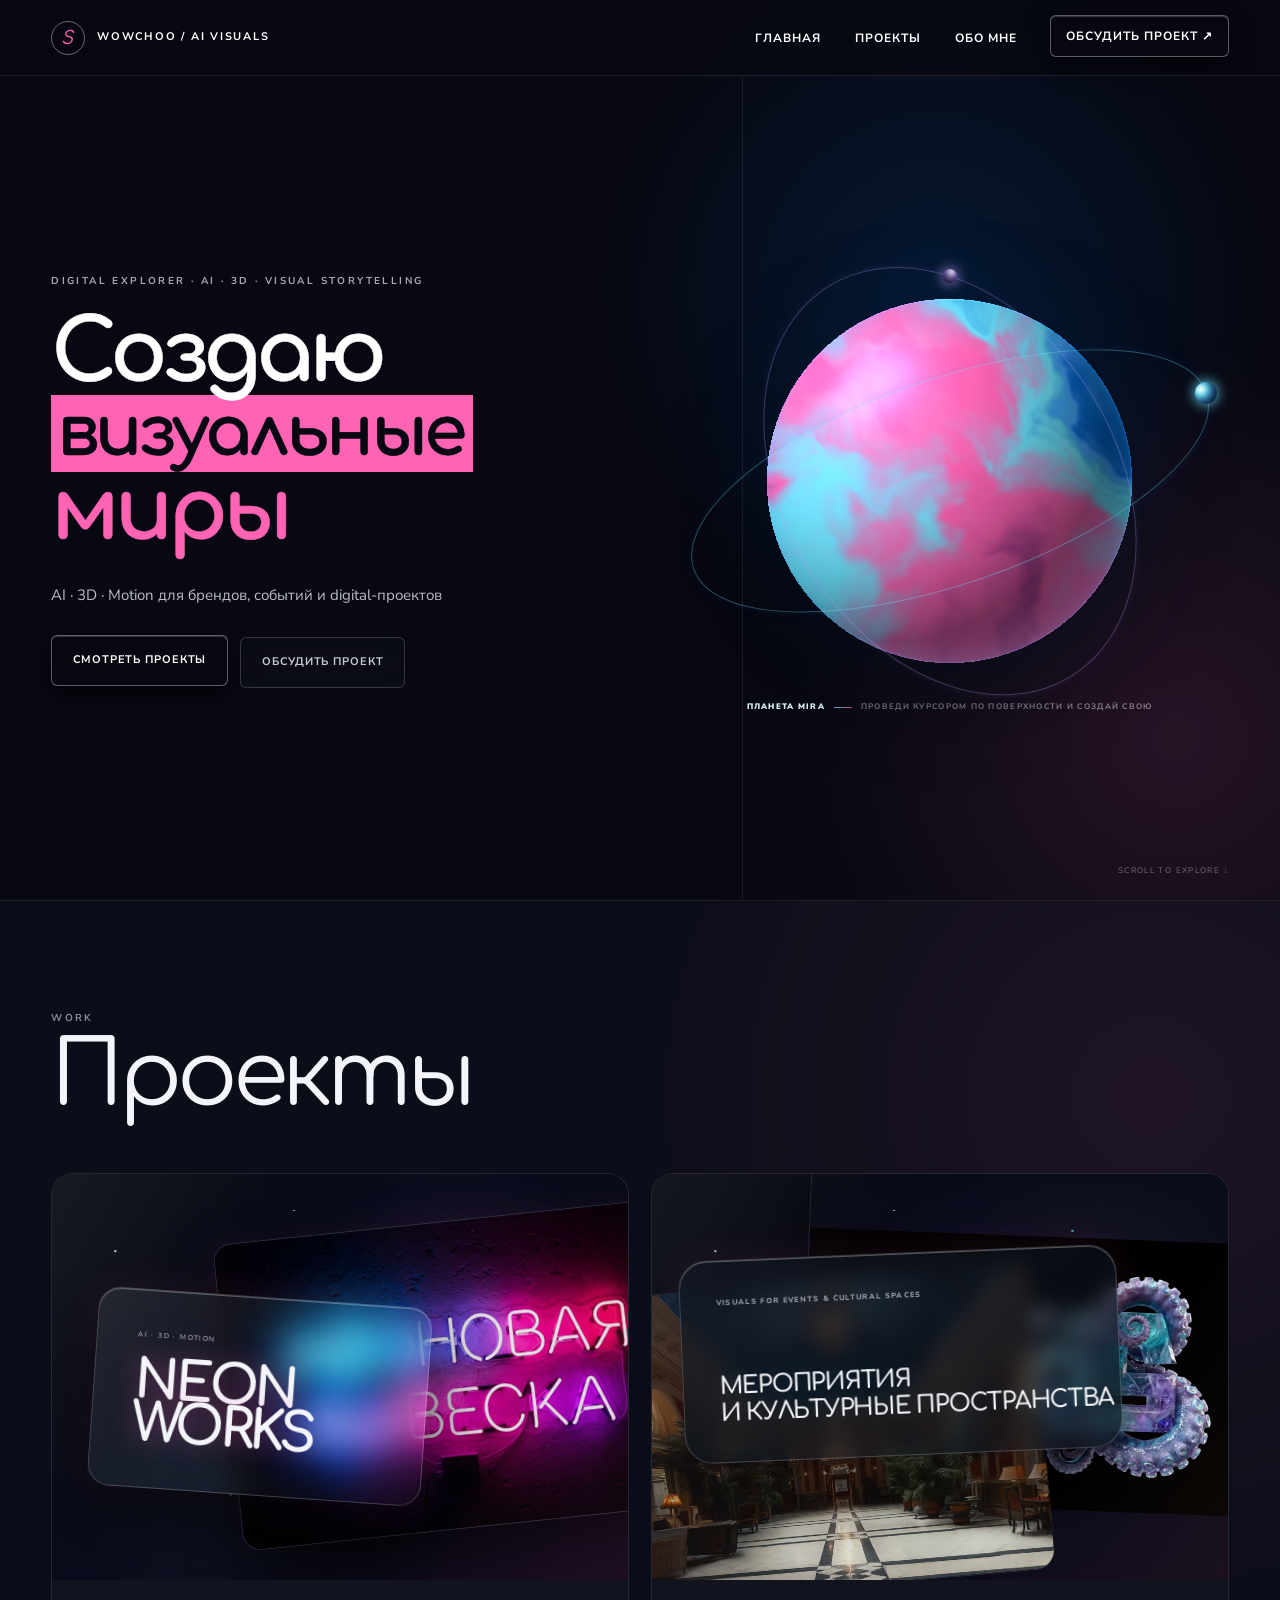
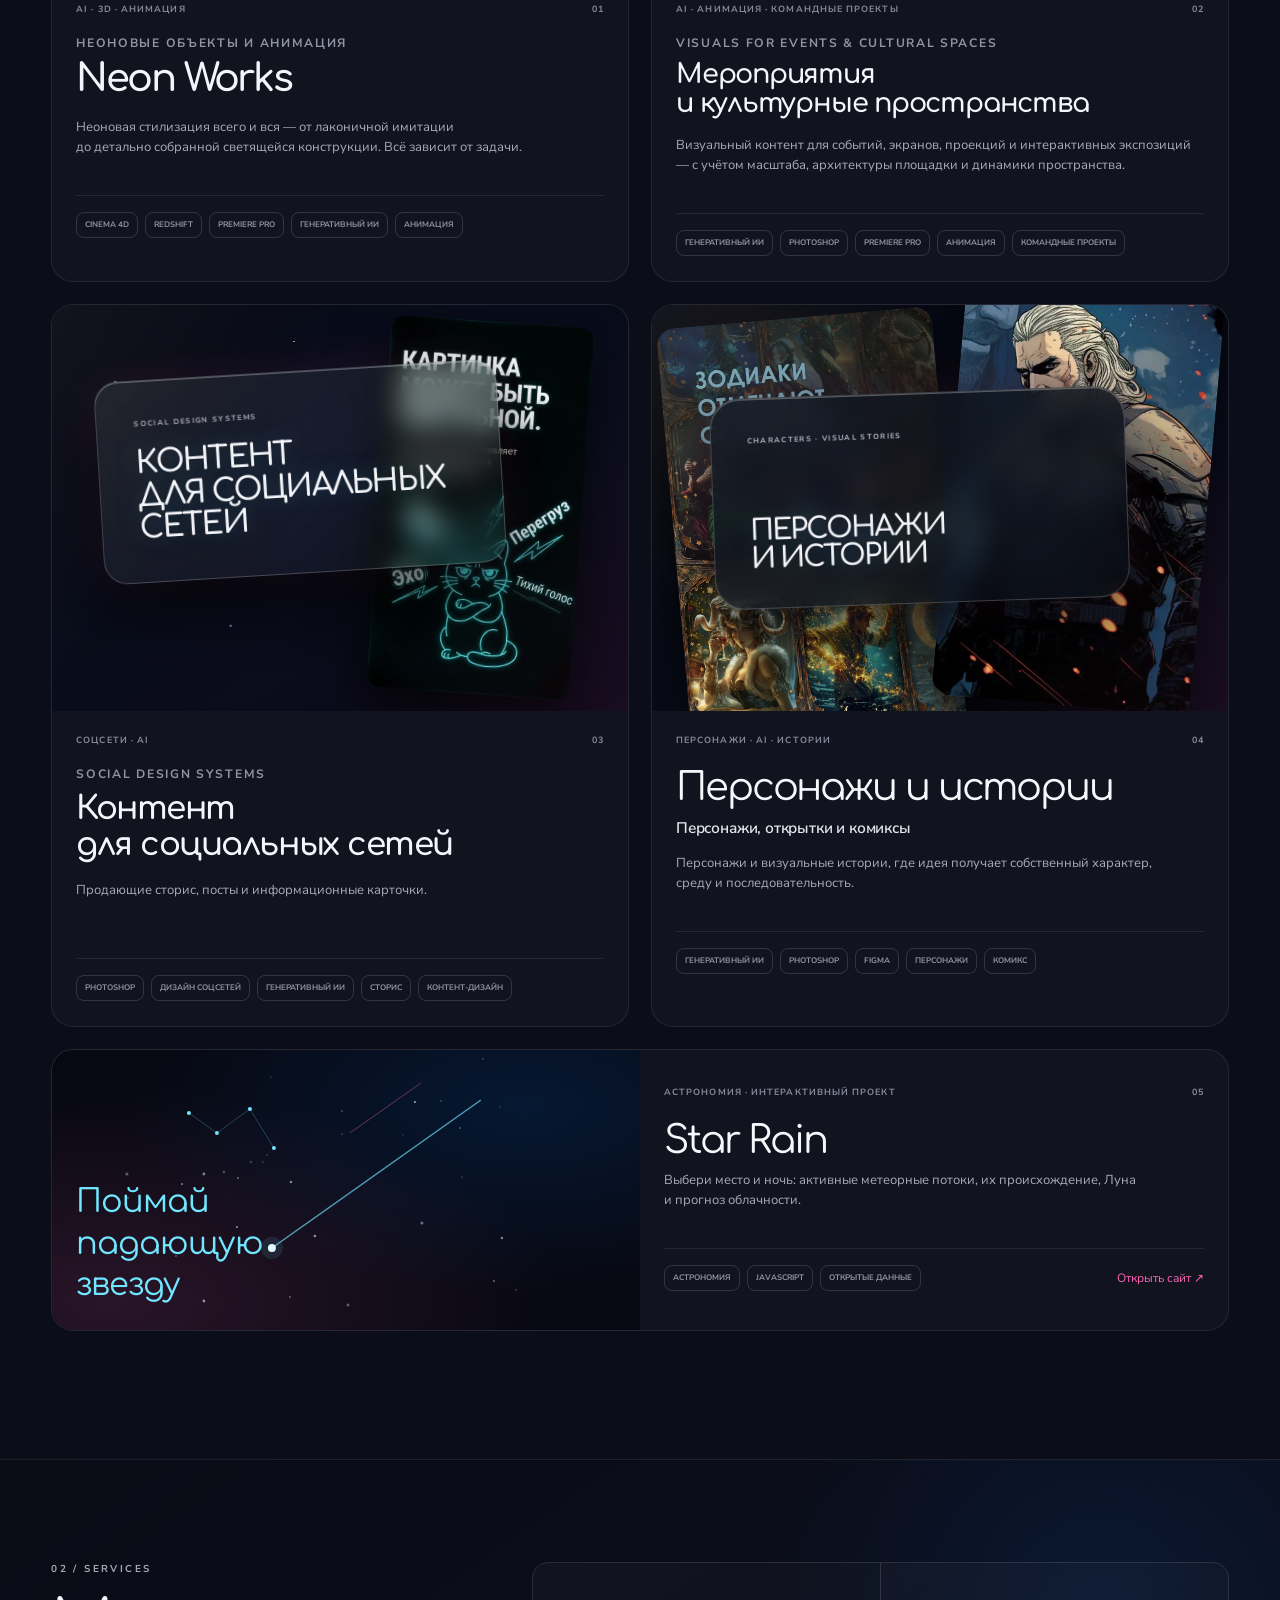
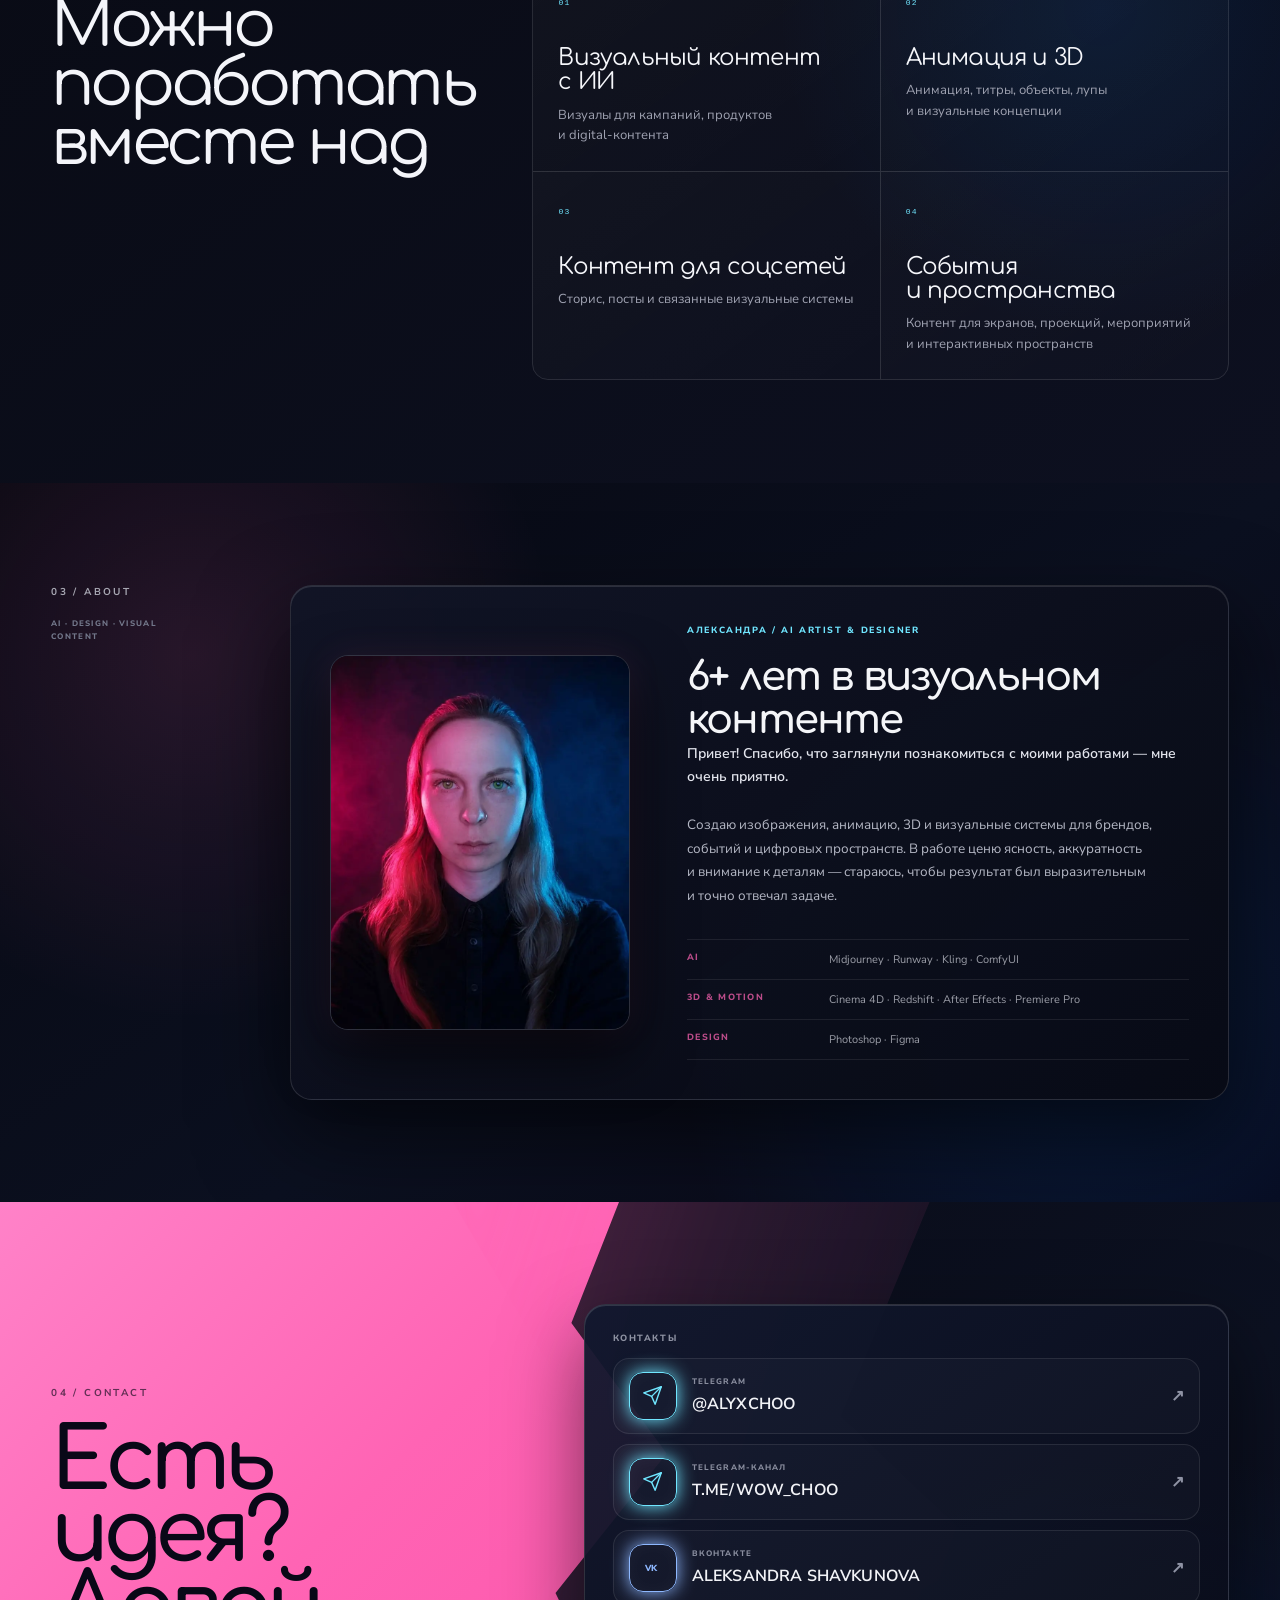
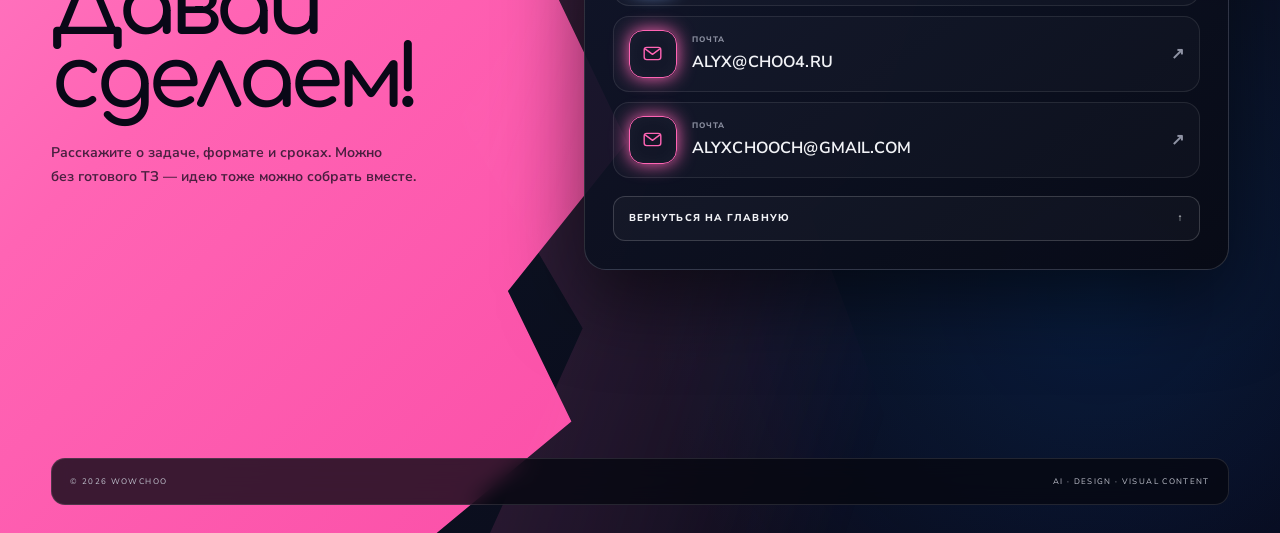
==== commit 3f7d89e2: "Deploy WOWCHOO from 7fc02e38ad65238a260925b0e7b0a672f07ffc34" ====
--- a/index.html
+++ b/index.html
@@ -1 +1 @@
-<!DOCTYPE html><html lang="ru"><head><meta charSet="utf-8"/><link rel="preconnect" href="/" crossorigin=""/><meta name="viewport" content="width=device-width, initial-scale=1"/><link rel="preload" as="image" href="/neon/selected/neon-sign-russian.webp"/><link rel="preload" as="image" href="/digital-scenography/synthesis/cover-crystal-tentacles.webp"/><link rel="preload" as="image" href="/digital-scenography/musical/restaurant-night.webp"/><link rel="preload" as="image" href="/digital-content/slp-stories/story-02-cover.webp"/><link rel="preload" as="image" href="/characters-worlds/zodiac/christmas-cover.webp"/><link rel="preload" as="image" href="/characters-worlds/comic/cover.webp"/><link rel="preload" as="image" href="/about/sasha-portrait.webp"/><link rel="stylesheet" href="/_next/static/chunks/0oa5svqyjht1u.css" data-precedence="next"/><link rel="stylesheet" href="/_next/static/chunks/02xbbrjt.t6-8.css" data-precedence="next"/><link rel="preload" as="script" fetchPriority="low" href="/_next/static/chunks/0ht900cau6_ur.js"/><script src="/_next/static/chunks/0t2z5hkh7v~~b.js" async=""></script><script src="/_next/static/chunks/07lhk_q6pmm3r.js" async=""></script><script src="/_next/static/chunks/turbopack-0cek.dh0dqtgy.js" async=""></script><script src="/_next/static/chunks/0dbhjjzl8qfwv.js" async=""></script><script src="/_next/static/chunks/0co219d8dm.ni.js" async=""></script><meta name="next-size-adjust" content=""/><title>WOWCHOO — AI Artist · Designer · 3D &amp; Motion</title><meta name="description" content="AI-визуалы, дизайн, 3D и motion для брендов, событий и digital-проектов."/><meta property="og:title" content="WOWCHOO — AI Artist · Designer · 3D &amp; Motion"/><meta property="og:description" content="AI-визуалы, дизайн, 3D и motion для брендов, событий и digital-проектов."/><meta property="og:type" content="website"/><meta name="twitter:card" content="summary"/><meta name="twitter:title" content="WOWCHOO — AI Artist · Designer · 3D &amp; Motion"/><meta name="twitter:description" content="AI-визуалы, дизайн, 3D и motion для брендов, событий и digital-проектов."/><link rel="shortcut icon" href="/favicon.svg"/><link rel="icon" href="/favicon.svg"/><script src="/_next/static/chunks/03~yq9q893hmn.js" noModule=""></script></head><body><div hidden=""><!--$--><!--/$--></div><main><header><a class="brand" href="#top"><i>S</i><span>WOWCHOO / AI VISUALS</span></a><button class="menu" type="button" aria-label="Открыть меню" aria-expanded="false"><span></span><span></span></button><nav class=""><a href="#top">Главная</a><a href="#projects">Проекты</a><a href="#about">Обо мне</a><a href="#contact">Обсудить проект ↗</a></nav></header><section class="hero" id="top"><div class="hero-copy"><p class="eyebrow">Digital explorer · AI · 3D · Visual storytelling</p><h1><span>Создаю</span><span class="highlight-word">визуальные</span><span class="pink-word">миры</span></h1><p class="lead">AI · 3D · Motion для брендов, событий и digital-проектов</p><div class="hero-actions"><a class="cta" href="#projects">Смотреть проекты</a><a class="cta cta-secondary" href="#contact">Обсудить проект</a></div></div><div class="hero-art"><div class="planet-wrap"><span class="planet-orbit orbit-one" aria-hidden="true"><i class="moon moon-blue"></i></span><span class="planet-orbit orbit-two" aria-hidden="true"><i class="moon moon-lilac"></i></span><span class="planet-static" role="img" aria-label="Планета MIRA"></span><canvas class="planet-canvas" aria-label="Интерактивная планета MIRA с поверхностью, меняющейся под курсором"></canvas><canvas class="particle-canvas" aria-hidden="true"></canvas><span class="planet-pointer" aria-hidden="true"></span><span class="planet-hint planet-hint-interactive"><b>Планета MIRA</b><i></i>Проведи курсором по поверхности и создай свою</span><span class="planet-hint planet-hint-static"><b>Планета MIRA</b></span></div></div><p class="meta hero-scroll-meta"><span>SCROLL TO EXPLORE ↓</span></p></section><section class="projects" id="projects"><div class="section-head"><div><p class="index">WORK</p><h2>Проекты</h2></div></div><div class="cards" aria-live="polite"><article class="card neon-project-card is-clickable" role="button" tabindex="0" aria-label="Открыть кейс: Неоновые объекты и анимация"><div class="art neon" aria-hidden="true"><i class="art-grid"></i><img class="neon-cover-art" src="/neon/selected/neon-sign-russian.webp" alt=""/><span class="cover-glass"><small>AI · 3D · MOTION</small><b>NEON<br/>WORKS</b></span></div><div class="card-copy"><p class="topline"><span>AI · 3D · Анимация</span><span>01</span></p><p class="project-kicker">Неоновые объекты и анимация</p><h3>Neon Works</h3><p class="project-description case-card-description"><span>Неоновая стилизация всего и вся — от лаконичной имитации</span><span>до детально собранной светящейся конструкции. Всё зависит от задачи.</span></p><div class="card-foot"><ul><li>Cinema 4D</li><li>Redshift</li><li>Premiere Pro</li><li>Генеративный ИИ</li><li>Анимация</li></ul></div></div></article><article class="card scenography-project-card is-clickable" role="button" tabindex="0" aria-label="Открыть кейс: Мероприятия и культурные пространства"><div class="art scenography" aria-hidden="true"><i class="art-grid"></i><span class="scenography-cover-stage-frame"><img class="scenography-cover-stage" src="/digital-scenography/synthesis/cover-crystal-tentacles.webp" alt=""/></span><img class="scenography-cover-location" src="/digital-scenography/musical/restaurant-night.webp" alt=""/><span class="cover-glass scenography-cover-glass"><small>VISUALS FOR EVENTS &amp; CULTURAL SPACES</small><b><span>МЕРОПРИЯТИЯ</span><span>И КУЛЬТУРНЫЕ ПРОСТРАНСТВА</span></b></span></div><div class="card-copy"><p class="topline"><span>AI · Анимация · Командные проекты</span><span>02</span></p><h3>Visuals for Events &amp; Cultural Spaces</h3><p class="project-subtitle"><span>Мероприятия</span><span>и культурные пространства</span></p><p class="project-description ">Визуальный контент для событий, экранов, проекций и интерактивных экспозиций — с учётом масштаба, архитектуры площадки и динамики пространства.</p><div class="card-foot"><ul><li>Генеративный ИИ</li><li>Photoshop</li><li>Premiere Pro</li><li>Анимация</li><li>Командные проекты</li></ul></div></div></article><article class="card digital-project-card is-clickable" role="button" tabindex="0" aria-label="Открыть кейс: Контент для социальных сетей"><div class="art digital" aria-hidden="true"><i class="art-grid"></i><img class="digital-cover-story" src="/digital-content/slp-stories/story-02-cover.webp" alt=""/><span class="cover-glass digital-cover-glass"><small>SOCIAL DESIGN SYSTEMS</small><b><span>КОНТЕНТ</span><span>ДЛЯ СОЦИАЛЬНЫХ СЕТЕЙ</span></b></span></div><div class="card-copy"><p class="topline"><span>Соцсети · AI</span><span>03</span></p><h3>Social Design Systems</h3><p class="project-subtitle">Контент для социальных сетей</p><p class="project-description ">Продающие сторис, посты и информационные карточки.</p><div class="card-foot"><ul><li>Photoshop</li><li>Дизайн соцсетей</li><li>Генеративный ИИ</li><li>Сторис</li><li>Контент-дизайн</li></ul></div></div></article><article class="card stories-project-card is-clickable" role="button" tabindex="0" aria-label="Открыть кейс: Персонажи, открытки и комиксы"><div class="art stories" aria-hidden="true"><i class="art-grid"></i><img class="stories-cover-zodiac" src="/characters-worlds/zodiac/christmas-cover.webp" alt=""/><img class="stories-cover-comic" src="/characters-worlds/comic/cover.webp" alt=""/><span class="cover-glass stories-cover-glass"><small>CHARACTERS · VISUAL STORIES</small><b><span>ПЕРСОНАЖИ</span><span>И ИСТОРИИ</span></b></span></div><div class="card-copy"><p class="topline"><span>Персонажи · AI · Истории</span><span>04</span></p><h3>Персонажи и истории</h3><p class="project-subtitle">Персонажи, открытки и комиксы</p><p class="project-description ">Персонажи и визуальные истории, где идея получает собственный характер, среду и последовательность.</p><div class="card-foot"><ul><li>Генеративный ИИ</li><li>Photoshop</li><li>Figma</li><li>Персонажи</li><li>Комикс</li></ul></div></div></article></div></section><section class="services" id="services"><div class="services-head"><p class="index">02 / SERVICES</p><h2>Можно поработать<!-- --> <br/>вместе над</h2></div><div class="services-grid"><article><span>01</span><h3>Визуальный контент с ИИ</h3><p>Визуалы для кампаний, продуктов и digital-контента</p></article><article><span>02</span><h3>Анимация и 3D</h3><p>Анимация, титры, объекты, лупы и визуальные концепции</p></article><article><span>03</span><h3>Контент для соцсетей</h3><p>Сторис, посты и связанные визуальные системы</p></article><article><span>04</span><h3>События и пространства</h3><p>Контент для экранов, проекций, мероприятий и интерактивных пространств</p></article></div></section><section class="about" id="about"><div class="case-end-stars" aria-hidden="true"><i style="left:11%;top:17%;--star-size:2px;--star-duration:22s;--star-delay:0s;--star-x:-60px;--star-y:-50px"></i><i style="left:48%;top:78%;--star-size:1px;--star-duration:26s;--star-delay:-7s;--star-x:-31px;--star-y:-3px"></i><i style="left:85%;top:50%;--star-size:1px;--star-duration:30s;--star-delay:-14s;--star-x:-2px;--star-y:44px"></i><i style="left:25%;top:22%;--star-size:1px;--star-duration:34s;--star-delay:-21s;--star-x:27px;--star-y:-9px"></i><i style="left:62%;top:83%;--star-size:1px;--star-duration:38s;--star-delay:-5s;--star-x:56px;--star-y:38px"></i><i style="left:2%;top:55%;--star-size:1px;--star-duration:42s;--star-delay:-12s;--star-x:-35px;--star-y:-15px"></i><i style="left:39%;top:27%;--star-size:1px;--star-duration:22s;--star-delay:-19s;--star-x:-6px;--star-y:32px"></i><i style="left:76%;top:88%;--star-size:2px;--star-duration:26s;--star-delay:-3s;--star-x:23px;--star-y:-21px"></i><i style="left:16%;top:60%;--star-size:1px;--star-duration:30s;--star-delay:-10s;--star-x:52px;--star-y:26px"></i><i style="left:53%;top:32%;--star-size:1px;--star-duration:34s;--star-delay:-17s;--star-x:-39px;--star-y:-27px"></i><i style="left:90%;top:4%;--star-size:1px;--star-duration:38s;--star-delay:-1s;--star-x:-10px;--star-y:20px"></i><i style="left:30%;top:65%;--star-size:1px;--star-duration:42s;--star-delay:-8s;--star-x:19px;--star-y:-33px"></i><i style="left:67%;top:37%;--star-size:1px;--star-duration:22s;--star-delay:-15s;--star-x:48px;--star-y:14px"></i><i style="left:7%;top:9%;--star-size:1px;--star-duration:26s;--star-delay:-22s;--star-x:-43px;--star-y:-39px"></i><i style="left:44%;top:70%;--star-size:2px;--star-duration:30s;--star-delay:-6s;--star-x:-14px;--star-y:8px"></i><i style="left:81%;top:42%;--star-size:1px;--star-duration:34s;--star-delay:-13s;--star-x:15px;--star-y:-45px"></i><i style="left:21%;top:14%;--star-size:1px;--star-duration:38s;--star-delay:-20s;--star-x:44px;--star-y:2px"></i><i style="left:58%;top:75%;--star-size:1px;--star-duration:42s;--star-delay:-4s;--star-x:-47px;--star-y:49px"></i></div><div class="about-label"><p class="index">03 / ABOUT</p><span>AI · DESIGN · VISUAL CONTENT</span></div><div class="about-card"><img class="about-portrait" src="/about/sasha-portrait.webp" alt="WOWCHOO — дизайн цифрового визуального контента"/><div class="about-copy"><p class="about-kicker">Александра / AI artist &amp; designer</p><h2>6+ лет в визуальном контенте</h2><p class="about-greeting">Привет! Спасибо, что заглянули познакомиться с моими работами — мне очень приятно.</p><p class="about-text">Создаю изображения, анимацию, 3D и визуальные системы для брендов, событий и цифровых пространств. В работе ценю ясность, аккуратность и внимание к деталям — стараюсь, чтобы результат был выразительным и точно отвечал задаче.</p><div class="about-stack" aria-label="Основные инструменты"><div><span>AI</span><p>Midjourney · Runway · Kling · ComfyUI</p></div><div><span>3D &amp; Motion</span><p>Cinema 4D · Redshift · After Effects · Premiere Pro</p></div><div><span>Design</span><p>Photoshop · Figma</p></div></div></div></div></section><footer id="contact"><div class="contact-heading"><p class="index">04 / CONTACT</p><h2>Есть идея?<br/>Давай сделаем!</h2><p>Расскажите о задаче, формате и сроках. Можно без готового ТЗ — идею тоже можно собрать вместе.</p></div><div class="contact"><p class="contact-label">Контакты</p><a class="contact-link telegram-link" href="https://t.me/alyxchoo" target="_blank" rel="noreferrer" aria-label="Написать в Telegram пользователю alyxchoo"><i><svg viewBox="0 0 24 24" aria-hidden="true" focusable="false"><path d="M22 2 11 13"></path><path d="m22 2-7 20-4-9-9-4Z"></path></svg></i><span><small>Telegram</small><b>@alyxchoo</b></span><em>↗</em></a><a class="contact-link telegram-link" href="https://t.me/wow_choo" target="_blank" rel="noreferrer" aria-label="Открыть Telegram-канал wow_choo"><i><svg viewBox="0 0 24 24" aria-hidden="true" focusable="false"><path d="M22 2 11 13"></path><path d="m22 2-7 20-4-9-9-4Z"></path></svg></i><span><small>Telegram-канал</small><b>t.me/wow_choo</b></span><em>↗</em></a><a class="contact-link vk-link" href="https://vk.ru/art_etozdes" target="_blank" rel="noreferrer" aria-label="Открыть страницу Александры Шавкуновой во ВКонтакте"><i><svg viewBox="0 0 24 24" aria-hidden="true" focusable="false"><text x="3" y="16" font-size="10" font-weight="850">VK</text></svg></i><span><small>ВКонтакте</small><b>Aleksandra Shavkunova</b></span><em>↗</em></a><a class="contact-link email-link" href="mailto:alyx@choo4.ru" aria-label="Написать на почту alyx@choo4.ru"><i><svg viewBox="0 0 24 24" aria-hidden="true" focusable="false"><rect x="2.5" y="5" width="19" height="14" rx="3"></rect><path d="m4 7 8 6 8-6"></path></svg></i><span><small>Почта</small><b>alyx@choo4.ru</b></span><em>↗</em></a><a class="contact-link email-link" href="mailto:alyxchooch@gmail.com" aria-label="Написать на почту alyxchooch@gmail.com"><i><svg viewBox="0 0 24 24" aria-hidden="true" focusable="false"><rect x="2.5" y="5" width="19" height="14" rx="3"></rect><path d="m4 7 8 6 8-6"></path></svg></i><span><small>Почта</small><b>alyxchooch@gmail.com</b></span><em>↗</em></a><a class="back-to-top" href="#top" aria-label="Вернуться на главную страницу">Вернуться на главную <span>↑</span></a></div><p class="copyright"><span>© 2026 WOWCHOO</span><span>AI · DESIGN · VISUAL CONTENT</span></p></footer></main><!--$--><!--/$--><script src="/_next/static/chunks/0ht900cau6_ur.js" id="_R_" async=""></script><script>(self.__next_f=self.__next_f||[]).push([0])</script><script>self.__next_f.push([1,"1:\"$Sreact.fragment\"\n2:I[39756,[\"/_next/static/chunks/0dbhjjzl8qfwv.js\"],\"default\"]\n3:I[37457,[\"/_next/static/chunks/0dbhjjzl8qfwv.js\"],\"default\"]\n4:I[47257,[\"/_next/static/chunks/0dbhjjzl8qfwv.js\"],\"ClientPageRoot\"]\n5:I[31713,[\"/_next/static/chunks/0dbhjjzl8qfwv.js\",\"/_next/static/chunks/0co219d8dm.ni.js\"],\"default\"]\n8:I[97367,[\"/_next/static/chunks/0dbhjjzl8qfwv.js\"],\"OutletBoundary\"]\n9:\"$Sreact.suspense\"\nb:I[97367,[\"/_next/static/chunks/0dbhjjzl8qfwv.js\"],\"ViewportBoundary\"]\nd:I[97367,[\"/_next/static/chunks/0dbhjjzl8qfwv.js\"],\"MetadataBoundary\"]\nf:I[68027,[\"/_next/static/chunks/0dbhjjzl8qfwv.js\"],\"default\",1]\n:HL[\"/_next/static/chunks/0oa5svqyjht1u.css\",\"style\"]\n:HL[\"/_next/static/chunks/02xbbrjt.t6-8.css\",\"style\"]\n:HC[\"/\",\"\"]\n"])</script><script>self.__next_f.push([1,"0:{\"P\":null,\"c\":[\"\",\"\"],\"q\":\"\",\"i\":false,\"f\":[[[\"\",{\"children\":[\"__PAGE__\",{}]},\"$undefined\",\"$undefined\",16],[[\"$\",\"$1\",\"c\",{\"children\":[[[\"$\",\"link\",\"0\",{\"rel\":\"stylesheet\",\"href\":\"/_next/static/chunks/0oa5svqyjht1u.css\",\"precedence\":\"next\",\"crossOrigin\":\"$undefined\",\"nonce\":\"$undefined\"}],[\"$\",\"link\",\"1\",{\"rel\":\"stylesheet\",\"href\":\"/_next/static/chunks/02xbbrjt.t6-8.css\",\"precedence\":\"next\",\"crossOrigin\":\"$undefined\",\"nonce\":\"$undefined\"}],[\"$\",\"script\",\"script-0\",{\"src\":\"/_next/static/chunks/0dbhjjzl8qfwv.js\",\"async\":true,\"nonce\":\"$undefined\"}]],[\"$\",\"html\",null,{\"lang\":\"ru\",\"children\":[\"$\",\"body\",null,{\"children\":[\"$\",\"$L2\",null,{\"parallelRouterKey\":\"children\",\"error\":\"$undefined\",\"errorStyles\":\"$undefined\",\"errorScripts\":\"$undefined\",\"template\":[\"$\",\"$L3\",null,{}],\"templateStyles\":\"$undefined\",\"templateScripts\":\"$undefined\",\"notFound\":[[[\"$\",\"title\",null,{\"children\":\"404: This page could not be found.\"}],[\"$\",\"div\",null,{\"style\":{\"fontFamily\":\"system-ui,\\\"Segoe UI\\\",Roboto,Helvetica,Arial,sans-serif,\\\"Apple Color Emoji\\\",\\\"Segoe UI Emoji\\\"\",\"height\":\"100vh\",\"textAlign\":\"center\",\"display\":\"flex\",\"flexDirection\":\"column\",\"alignItems\":\"center\",\"justifyContent\":\"center\"},\"children\":[\"$\",\"div\",null,{\"children\":[[\"$\",\"style\",null,{\"dangerouslySetInnerHTML\":{\"__html\":\"body{color:#000;background:#fff;margin:0}.next-error-h1{border-right:1px solid rgba(0,0,0,.3)}@media (prefers-color-scheme:dark){body{color:#fff;background:#000}.next-error-h1{border-right:1px solid rgba(255,255,255,.3)}}\"}}],[\"$\",\"h1\",null,{\"className\":\"next-error-h1\",\"style\":{\"display\":\"inline-block\",\"margin\":\"0 20px 0 0\",\"padding\":\"0 23px 0 0\",\"fontSize\":24,\"fontWeight\":500,\"verticalAlign\":\"top\",\"lineHeight\":\"49px\"},\"children\":404}],[\"$\",\"div\",null,{\"style\":{\"display\":\"inline-block\"},\"children\":[\"$\",\"h2\",null,{\"style\":{\"fontSize\":14,\"fontWeight\":400,\"lineHeight\":\"49px\",\"margin\":0},\"children\":\"This page could not be found.\"}]}]]}]}]],[]],\"forbidden\":\"$undefined\",\"unauthorized\":\"$undefined\"}]}]}]]}],{\"children\":[[\"$\",\"$1\",\"c\",{\"children\":[[\"$\",\"$L4\",null,{\"Component\":\"$5\",\"serverProvidedParams\":{\"searchParams\":{},\"params\":{},\"promises\":[\"$@6\",\"$@7\"]}}],[[\"$\",\"script\",\"script-0\",{\"src\":\"/_next/static/chunks/0co219d8dm.ni.js\",\"async\":true,\"nonce\":\"$undefined\"}]],[\"$\",\"$L8\",null,{\"children\":[\"$\",\"$9\",null,{\"name\":\"Next.MetadataOutlet\",\"children\":\"$@a\"}]}]]}],{},null,false,null]},null,false,null],[\"$\",\"$1\",\"h\",{\"children\":[null,[\"$\",\"$Lb\",null,{\"children\":\"$Lc\"}],[\"$\",\"div\",null,{\"hidden\":true,\"children\":[\"$\",\"$Ld\",null,{\"children\":[\"$\",\"$9\",null,{\"name\":\"Next.Metadata\",\"children\":\"$Le\"}]}]}],[\"$\",\"meta\",null,{\"name\":\"next-size-adjust\",\"content\":\"\"}]]}],false]],\"m\":\"$undefined\",\"G\":[\"$f\",[[\"$\",\"link\",\"0\",{\"rel\":\"stylesheet\",\"href\":\"/_next/static/chunks/0oa5svqyjht1u.css\",\"precedence\":\"next\",\"crossOrigin\":\"$undefined\",\"nonce\":\"$undefined\"}],[\"$\",\"link\",\"1\",{\"rel\":\"stylesheet\",\"href\":\"/_next/static/chunks/02xbbrjt.t6-8.css\",\"precedence\":\"next\",\"crossOrigin\":\"$undefined\",\"nonce\":\"$undefined\"}]]],\"S\":true,\"h\":null,\"s\":\"$undefined\",\"l\":\"$undefined\",\"p\":\"$undefined\",\"d\":\"$undefined\",\"b\":\"DbyFoAnHQz7g9UsFGs71N\"}\n"])</script><script>self.__next_f.push([1,"6:{}\n7:\"$0:f:0:1:1:children:0:props:children:0:props:serverProvidedParams:params\"\n"])</script><script>self.__next_f.push([1,"c:[[\"$\",\"meta\",\"0\",{\"charSet\":\"utf-8\"}],[\"$\",\"meta\",\"1\",{\"name\":\"viewport\",\"content\":\"width=device-width, initial-scale=1\"}]]\n"])</script><script>self.__next_f.push([1,"10:I[27201,[\"/_next/static/chunks/0dbhjjzl8qfwv.js\"],\"IconMark\"]\na:null\ne:[[\"$\",\"title\",\"0\",{\"children\":\"WOWCHOO — AI Artist · Designer · 3D \u0026 Motion\"}],[\"$\",\"meta\",\"1\",{\"name\":\"description\",\"content\":\"AI-визуалы, дизайн, 3D и motion для брендов, событий и digital-проектов.\"}],[\"$\",\"meta\",\"2\",{\"property\":\"og:title\",\"content\":\"WOWCHOO — AI Artist · Designer · 3D \u0026 Motion\"}],[\"$\",\"meta\",\"3\",{\"property\":\"og:description\",\"content\":\"AI-визуалы, дизайн, 3D и motion для брендов, событий и digital-проектов.\"}],[\"$\",\"meta\",\"4\",{\"property\":\"og:type\",\"content\":\"website\"}],[\"$\",\"meta\",\"5\",{\"name\":\"twitter:card\",\"content\":\"summary\"}],[\"$\",\"meta\",\"6\",{\"name\":\"twitter:title\",\"content\":\"WOWCHOO — AI Artist · Designer · 3D \u0026 Motion\"}],[\"$\",\"meta\",\"7\",{\"name\":\"twitter:description\",\"content\":\"AI-визуалы, дизайн, 3D и motion для брендов, событий и digital-проектов.\"}],[\"$\",\"link\",\"8\",{\"rel\":\"shortcut icon\",\"href\":\"/favicon.svg\"}],[\"$\",\"link\",\"9\",{\"rel\":\"icon\",\"href\":\"/favicon.svg\"}],[\"$\",\"$L10\",\"10\",{}]]\n"])</script></body></html>+<!DOCTYPE html><html lang="ru"><head><meta charSet="utf-8"/><link rel="preconnect" href="/" crossorigin=""/><meta name="viewport" content="width=device-width, initial-scale=1"/><link rel="preload" as="image" href="/neon/selected/neon-sign-russian.webp"/><link rel="preload" as="image" href="/digital-scenography/synthesis/cover-crystal-tentacles.webp"/><link rel="preload" as="image" href="/digital-scenography/musical/restaurant-night.webp"/><link rel="preload" as="image" href="/digital-content/slp-stories/story-02-cover.webp"/><link rel="preload" as="image" href="/characters-worlds/zodiac/christmas-cover.webp"/><link rel="preload" as="image" href="/characters-worlds/comic/cover.webp"/><link rel="preload" as="image" href="/about/sasha-portrait.webp"/><link rel="stylesheet" href="/_next/static/chunks/0oa5svqyjht1u.css" data-precedence="next"/><link rel="stylesheet" href="/_next/static/chunks/0mb9zp1a2t-c_.css" data-precedence="next"/><link rel="preload" as="script" fetchPriority="low" href="/_next/static/chunks/0ht900cau6_ur.js"/><script src="/_next/static/chunks/0t2z5hkh7v~~b.js" async=""></script><script src="/_next/static/chunks/07lhk_q6pmm3r.js" async=""></script><script src="/_next/static/chunks/turbopack-0cek.dh0dqtgy.js" async=""></script><script src="/_next/static/chunks/0dbhjjzl8qfwv.js" async=""></script><script src="/_next/static/chunks/0a-o6w5rp0tc~.js" async=""></script><meta name="next-size-adjust" content=""/><title>WOWCHOO — AI Artist · Designer · 3D &amp; Motion</title><meta name="description" content="AI-визуалы, дизайн, 3D и motion для брендов, событий и digital-проектов."/><meta property="og:title" content="WOWCHOO — AI Artist · Designer · 3D &amp; Motion"/><meta property="og:description" content="AI-визуалы, дизайн, 3D и motion для брендов, событий и digital-проектов."/><meta property="og:type" content="website"/><meta name="twitter:card" content="summary"/><meta name="twitter:title" content="WOWCHOO — AI Artist · Designer · 3D &amp; Motion"/><meta name="twitter:description" content="AI-визуалы, дизайн, 3D и motion для брендов, событий и digital-проектов."/><link rel="shortcut icon" href="/favicon.svg"/><link rel="icon" href="/favicon.svg"/><script src="/_next/static/chunks/03~yq9q893hmn.js" noModule=""></script></head><body><div hidden=""><!--$--><!--/$--></div><main><header><a class="brand" href="#top"><i>S</i><span>WOWCHOO / AI VISUALS</span></a><button class="menu" type="button" aria-label="Открыть меню" aria-expanded="false"><span></span><span></span></button><nav class=""><a href="#top">Главная</a><a href="#projects">Проекты</a><a href="#about">Обо мне</a><a href="#contact">Обсудить проект ↗</a></nav></header><section class="hero" id="top"><div class="hero-copy"><p class="eyebrow">Digital explorer · AI · 3D · Visual storytelling</p><h1><span>Создаю</span><span class="highlight-word">визуальные</span><span class="pink-word">миры</span></h1><p class="lead">AI · 3D · Motion для брендов, событий и digital-проектов</p><div class="hero-actions"><a class="cta" href="#projects">Смотреть проекты</a><a class="cta cta-secondary" href="#contact">Обсудить проект</a></div></div><div class="hero-art"><div class="planet-wrap"><span class="planet-orbit orbit-one" aria-hidden="true"><i class="moon moon-blue"></i></span><span class="planet-orbit orbit-two" aria-hidden="true"><i class="moon moon-lilac"></i></span><span class="planet-static" role="img" aria-label="Планета MIRA"></span><canvas class="planet-canvas" aria-label="Интерактивная планета MIRA с поверхностью, меняющейся под курсором"></canvas><canvas class="particle-canvas" aria-hidden="true"></canvas><span class="planet-pointer" aria-hidden="true"></span><span class="planet-hint planet-hint-interactive"><b>Планета MIRA</b><i></i>Проведи курсором по поверхности и создай свою</span><span class="planet-hint planet-hint-static"><b>Планета MIRA</b></span></div></div><p class="meta hero-scroll-meta"><span>SCROLL TO EXPLORE ↓</span></p></section><section class="projects" id="projects"><div class="section-head"><div><p class="index">WORK</p><h2>Проекты</h2></div></div><div class="cards" aria-live="polite"><article class="card neon-project-card is-clickable" role="button" tabindex="0" aria-label="Открыть кейс: Неоновые объекты и анимация"><div class="art neon" aria-hidden="true"><i class="art-grid"></i><img class="neon-cover-art" src="/neon/selected/neon-sign-russian.webp" alt=""/><span class="cover-glass"><small>AI · 3D · MOTION</small><b>NEON<br/>WORKS</b></span></div><div class="card-copy"><p class="topline"><span>AI · 3D · Анимация</span><span>01</span></p><p class="project-kicker">Неоновые объекты и анимация</p><h3>Neon Works</h3><p class="project-description case-card-description"><span>Неоновая стилизация всего и вся — от лаконичной имитации</span><span>до детально собранной светящейся конструкции. Всё зависит от задачи.</span></p><div class="card-foot"><ul><li>Cinema 4D</li><li>Redshift</li><li>Premiere Pro</li><li>Генеративный ИИ</li><li>Анимация</li></ul></div></div></article><article class="card scenography-project-card is-clickable" role="button" tabindex="0" aria-label="Открыть кейс: Мероприятия и культурные пространства"><div class="art scenography" aria-hidden="true"><i class="art-grid"></i><span class="scenography-cover-stage-frame"><img class="scenography-cover-stage" src="/digital-scenography/synthesis/cover-crystal-tentacles.webp" alt=""/></span><img class="scenography-cover-location" src="/digital-scenography/musical/restaurant-night.webp" alt=""/><span class="cover-glass scenography-cover-glass"><small>VISUALS FOR EVENTS &amp; CULTURAL SPACES</small><b><span>МЕРОПРИЯТИЯ</span><span>И КУЛЬТУРНЫЕ ПРОСТРАНСТВА</span></b></span></div><div class="card-copy"><p class="topline"><span>AI · Анимация · Командные проекты</span><span>02</span></p><h3>Visuals for Events &amp; Cultural Spaces</h3><p class="project-subtitle"><span>Мероприятия</span><span>и культурные пространства</span></p><p class="project-description ">Визуальный контент для событий, экранов, проекций и интерактивных экспозиций — с учётом масштаба, архитектуры площадки и динамики пространства.</p><div class="card-foot"><ul><li>Генеративный ИИ</li><li>Photoshop</li><li>Premiere Pro</li><li>Анимация</li><li>Командные проекты</li></ul></div></div></article><article class="card digital-project-card is-clickable" role="button" tabindex="0" aria-label="Открыть кейс: Контент для социальных сетей"><div class="art digital" aria-hidden="true"><i class="art-grid"></i><img class="digital-cover-story" src="/digital-content/slp-stories/story-02-cover.webp" alt=""/><span class="cover-glass digital-cover-glass"><small>SOCIAL DESIGN SYSTEMS</small><b><span>КОНТЕНТ</span><span>ДЛЯ СОЦИАЛЬНЫХ СЕТЕЙ</span></b></span></div><div class="card-copy"><p class="topline"><span>Соцсети · AI</span><span>03</span></p><h3>Social Design Systems</h3><p class="project-subtitle">Контент для социальных сетей</p><p class="project-description ">Продающие сторис, посты и информационные карточки.</p><div class="card-foot"><ul><li>Photoshop</li><li>Дизайн соцсетей</li><li>Генеративный ИИ</li><li>Сторис</li><li>Контент-дизайн</li></ul></div></div></article><article class="card stories-project-card is-clickable" role="button" tabindex="0" aria-label="Открыть кейс: Персонажи, открытки и комиксы"><div class="art stories" aria-hidden="true"><i class="art-grid"></i><img class="stories-cover-zodiac" src="/characters-worlds/zodiac/christmas-cover.webp" alt=""/><img class="stories-cover-comic" src="/characters-worlds/comic/cover.webp" alt=""/><span class="cover-glass stories-cover-glass"><small>CHARACTERS · VISUAL STORIES</small><b><span>ПЕРСОНАЖИ</span><span>И ИСТОРИИ</span></b></span></div><div class="card-copy"><p class="topline"><span>Персонажи · AI · Истории</span><span>04</span></p><h3>Персонажи и истории</h3><p class="project-subtitle">Персонажи, открытки и комиксы</p><p class="project-description ">Персонажи и визуальные истории, где идея получает собственный характер, среду и последовательность.</p><div class="card-foot"><ul><li>Генеративный ИИ</li><li>Photoshop</li><li>Figma</li><li>Персонажи</li><li>Комикс</li></ul></div></div></article><a class="card meteor-project-card" href="https://wowchoo.github.io/star-rain/" target="_blank" rel="noopener noreferrer" aria-label="Открыть Star Rain — планировщик наблюдений метеорных потоков"><div class="art meteor-project-art" aria-hidden="true"><svg viewBox="0 0 460 280"><g fill="#d5e6ff"><circle cx="175" cy="132" r="1.2" opacity="0.59"></circle><circle cx="378" cy="231" r="1.1" opacity="0.38"></circle><circle cx="135" cy="112" r="1.3" opacity="0.20"></circle><circle cx="367" cy="9" r="0.7" opacity="0.43"></circle><circle cx="88" cy="124" r="1.4" opacity="0.54"></circle><circle cx="384" cy="57" r="0.6" opacity="0.48"></circle><circle cx="11" cy="124" r="1.6" opacity="0.36"></circle><circle cx="60" cy="206" r="0.9" opacity="0.35"></circle><circle cx="151" cy="105" r="0.9" opacity="0.20"></circle><circle cx="325" cy="51" r="1.0" opacity="0.24"></circle><circle cx="108" cy="122" r="1.3" opacity="0.31"></circle><circle cx="147" cy="112" r="0.7" opacity="0.38"></circle><circle cx="199" cy="186" r="1.3" opacity="0.62"></circle><circle cx="49" cy="201" r="0.7" opacity="0.43"></circle><circle cx="122" cy="128" r="0.9" opacity="0.49"></circle><circle cx="386" cy="188" r="1.3" opacity="0.52"></circle><circle cx="232" cy="255" r="1.5" opacity="0.35"></circle><circle cx="400" cy="240" r="0.7" opacity="0.47"></circle><circle cx="306" cy="173" r="1.6" opacity="0.42"></circle><circle cx="287" cy="85" r="0.6" opacity="0.34"></circle><circle cx="174" cy="247" r="0.7" opacity="0.68"></circle><circle cx="299" cy="52" r="1.1" opacity="0.69"></circle><circle cx="344" cy="78" r="0.7" opacity="0.58"></circle><circle cx="12" cy="148" r="1.2" opacity="0.26"></circle><circle cx="48" cy="193" r="0.6" opacity="0.55"></circle><circle cx="346" cy="127" r="0.6" opacity="0.66"></circle><circle cx="155" cy="27" r="0.5" opacity="0.62"></circle><circle cx="121" cy="177" r="1.0" opacity="0.65"></circle><circle cx="226" cy="61" r="0.7" opacity="0.57"></circle><circle cx="226" cy="84" r="0.6" opacity="0.58"></circle><circle cx="66" cy="134" r="1.0" opacity="0.56"></circle><circle cx="88" cy="251" r="1.4" opacity="0.61"></circle></g><path d="M365 50L156 198" fill="none" stroke="#70e6ff" stroke-width="1.5" opacity=".65"></path><path d="M305 33L234 83" fill="none" stroke="#ff64b4" opacity=".4"></path><circle cx="156" cy="198" r="4" fill="#ecfcff"></circle><circle cx="156" cy="198" r="11" fill="#70e6ff" opacity=".1"></circle><path d="M73 63L101 83L134 59L158 98" fill="none" stroke="#70e6ff" opacity=".25"></path><g fill="#70e6ff"><circle cx="73" cy="63" r="2"></circle><circle cx="101" cy="83" r="2"></circle><circle cx="134" cy="59" r="2"></circle><circle cx="158" cy="98" r="2"></circle></g></svg><span>Поймай падающую звезду</span></div><div class="card-copy"><p class="topline"><span>Астрономия · Интерактивный проект</span><span>05</span></p><h3>Star Rain</h3><p class="project-description">Выбери место и ночь: активные метеорные потоки, их происхождение, Луна и прогноз облачности.</p><div class="card-foot"><ul><li>Астрономия</li><li>JavaScript</li><li>Открытые данные</li></ul><span class="meteor-project-open">Открыть сайт ↗</span></div></div></a></div></section><section class="services" id="services"><div class="services-head"><p class="index">02 / SERVICES</p><h2>Можно поработать<!-- --> <br/>вместе над</h2></div><div class="services-grid"><article><span>01</span><h3>Визуальный контент с ИИ</h3><p>Визуалы для кампаний, продуктов и digital-контента</p></article><article><span>02</span><h3>Анимация и 3D</h3><p>Анимация, титры, объекты, лупы и визуальные концепции</p></article><article><span>03</span><h3>Контент для соцсетей</h3><p>Сторис, посты и связанные визуальные системы</p></article><article><span>04</span><h3>События и пространства</h3><p>Контент для экранов, проекций, мероприятий и интерактивных пространств</p></article></div></section><section class="about" id="about"><div class="case-end-stars" aria-hidden="true"><i style="left:11%;top:17%;--star-size:2px;--star-duration:22s;--star-delay:0s;--star-x:-60px;--star-y:-50px"></i><i style="left:48%;top:78%;--star-size:1px;--star-duration:26s;--star-delay:-7s;--star-x:-31px;--star-y:-3px"></i><i style="left:85%;top:50%;--star-size:1px;--star-duration:30s;--star-delay:-14s;--star-x:-2px;--star-y:44px"></i><i style="left:25%;top:22%;--star-size:1px;--star-duration:34s;--star-delay:-21s;--star-x:27px;--star-y:-9px"></i><i style="left:62%;top:83%;--star-size:1px;--star-duration:38s;--star-delay:-5s;--star-x:56px;--star-y:38px"></i><i style="left:2%;top:55%;--star-size:1px;--star-duration:42s;--star-delay:-12s;--star-x:-35px;--star-y:-15px"></i><i style="left:39%;top:27%;--star-size:1px;--star-duration:22s;--star-delay:-19s;--star-x:-6px;--star-y:32px"></i><i style="left:76%;top:88%;--star-size:2px;--star-duration:26s;--star-delay:-3s;--star-x:23px;--star-y:-21px"></i><i style="left:16%;top:60%;--star-size:1px;--star-duration:30s;--star-delay:-10s;--star-x:52px;--star-y:26px"></i><i style="left:53%;top:32%;--star-size:1px;--star-duration:34s;--star-delay:-17s;--star-x:-39px;--star-y:-27px"></i><i style="left:90%;top:4%;--star-size:1px;--star-duration:38s;--star-delay:-1s;--star-x:-10px;--star-y:20px"></i><i style="left:30%;top:65%;--star-size:1px;--star-duration:42s;--star-delay:-8s;--star-x:19px;--star-y:-33px"></i><i style="left:67%;top:37%;--star-size:1px;--star-duration:22s;--star-delay:-15s;--star-x:48px;--star-y:14px"></i><i style="left:7%;top:9%;--star-size:1px;--star-duration:26s;--star-delay:-22s;--star-x:-43px;--star-y:-39px"></i><i style="left:44%;top:70%;--star-size:2px;--star-duration:30s;--star-delay:-6s;--star-x:-14px;--star-y:8px"></i><i style="left:81%;top:42%;--star-size:1px;--star-duration:34s;--star-delay:-13s;--star-x:15px;--star-y:-45px"></i><i style="left:21%;top:14%;--star-size:1px;--star-duration:38s;--star-delay:-20s;--star-x:44px;--star-y:2px"></i><i style="left:58%;top:75%;--star-size:1px;--star-duration:42s;--star-delay:-4s;--star-x:-47px;--star-y:49px"></i></div><div class="about-label"><p class="index">03 / ABOUT</p><span>AI · DESIGN · VISUAL CONTENT</span></div><div class="about-card"><img class="about-portrait" src="/about/sasha-portrait.webp" alt="WOWCHOO — дизайн цифрового визуального контента"/><div class="about-copy"><p class="about-kicker">Александра / AI artist &amp; designer</p><h2>6+ лет в визуальном контенте</h2><p class="about-greeting">Привет! Спасибо, что заглянули познакомиться с моими работами — мне очень приятно.</p><p class="about-text">Создаю изображения, анимацию, 3D и визуальные системы для брендов, событий и цифровых пространств. В работе ценю ясность, аккуратность и внимание к деталям — стараюсь, чтобы результат был выразительным и точно отвечал задаче.</p><div class="about-stack" aria-label="Основные инструменты"><div><span>AI</span><p>Midjourney · Runway · Kling · ComfyUI</p></div><div><span>3D &amp; Motion</span><p>Cinema 4D · Redshift · After Effects · Premiere Pro</p></div><div><span>Design</span><p>Photoshop · Figma</p></div></div></div></div></section><footer id="contact"><div class="contact-heading"><p class="index">04 / CONTACT</p><h2>Есть идея?<br/>Давай сделаем!</h2><p>Расскажите о задаче, формате и сроках. Можно без готового ТЗ — идею тоже можно собрать вместе.</p></div><div class="contact"><p class="contact-label">Контакты</p><a class="contact-link telegram-link" href="https://t.me/alyxchoo" target="_blank" rel="noreferrer" aria-label="Написать в Telegram пользователю alyxchoo"><i><svg viewBox="0 0 24 24" aria-hidden="true" focusable="false"><path d="M22 2 11 13"></path><path d="m22 2-7 20-4-9-9-4Z"></path></svg></i><span><small>Telegram</small><b>@alyxchoo</b></span><em>↗</em></a><a class="contact-link telegram-link" href="https://t.me/wow_choo" target="_blank" rel="noreferrer" aria-label="Открыть Telegram-канал wow_choo"><i><svg viewBox="0 0 24 24" aria-hidden="true" focusable="false"><path d="M22 2 11 13"></path><path d="m22 2-7 20-4-9-9-4Z"></path></svg></i><span><small>Telegram-канал</small><b>t.me/wow_choo</b></span><em>↗</em></a><a class="contact-link vk-link" href="https://vk.ru/art_etozdes" target="_blank" rel="noreferrer" aria-label="Открыть страницу Александры Шавкуновой во ВКонтакте"><i><svg viewBox="0 0 24 24" aria-hidden="true" focusable="false"><text x="3" y="16" font-size="10" font-weight="850">VK</text></svg></i><span><small>ВКонтакте</small><b>Aleksandra Shavkunova</b></span><em>↗</em></a><a class="contact-link email-link" href="mailto:alyx@choo4.ru" aria-label="Написать на почту alyx@choo4.ru"><i><svg viewBox="0 0 24 24" aria-hidden="true" focusable="false"><rect x="2.5" y="5" width="19" height="14" rx="3"></rect><path d="m4 7 8 6 8-6"></path></svg></i><span><small>Почта</small><b>alyx@choo4.ru</b></span><em>↗</em></a><a class="contact-link email-link" href="mailto:alyxchooch@gmail.com" aria-label="Написать на почту alyxchooch@gmail.com"><i><svg viewBox="0 0 24 24" aria-hidden="true" focusable="false"><rect x="2.5" y="5" width="19" height="14" rx="3"></rect><path d="m4 7 8 6 8-6"></path></svg></i><span><small>Почта</small><b>alyxchooch@gmail.com</b></span><em>↗</em></a><a class="back-to-top" href="#top" aria-label="Вернуться на главную страницу">Вернуться на главную <span>↑</span></a></div><p class="copyright"><span>© 2026 WOWCHOO</span><span>AI · DESIGN · VISUAL CONTENT</span></p></footer></main><!--$--><!--/$--><script src="/_next/static/chunks/0ht900cau6_ur.js" id="_R_" async=""></script><script>(self.__next_f=self.__next_f||[]).push([0])</script><script>self.__next_f.push([1,"1:\"$Sreact.fragment\"\n2:I[39756,[\"/_next/static/chunks/0dbhjjzl8qfwv.js\"],\"default\"]\n3:I[37457,[\"/_next/static/chunks/0dbhjjzl8qfwv.js\"],\"default\"]\n4:I[47257,[\"/_next/static/chunks/0dbhjjzl8qfwv.js\"],\"ClientPageRoot\"]\n5:I[31713,[\"/_next/static/chunks/0dbhjjzl8qfwv.js\",\"/_next/static/chunks/0a-o6w5rp0tc~.js\"],\"default\"]\n8:I[97367,[\"/_next/static/chunks/0dbhjjzl8qfwv.js\"],\"OutletBoundary\"]\n9:\"$Sreact.suspense\"\nb:I[97367,[\"/_next/static/chunks/0dbhjjzl8qfwv.js\"],\"ViewportBoundary\"]\nd:I[97367,[\"/_next/static/chunks/0dbhjjzl8qfwv.js\"],\"MetadataBoundary\"]\nf:I[68027,[\"/_next/static/chunks/0dbhjjzl8qfwv.js\"],\"default\",1]\n:HL[\"/_next/static/chunks/0oa5svqyjht1u.css\",\"style\"]\n:HL[\"/_next/static/chunks/0mb9zp1a2t-c_.css\",\"style\"]\n:HC[\"/\",\"\"]\n"])</script><script>self.__next_f.push([1,"0:{\"P\":null,\"c\":[\"\",\"\"],\"q\":\"\",\"i\":false,\"f\":[[[\"\",{\"children\":[\"__PAGE__\",{}]},\"$undefined\",\"$undefined\",16],[[\"$\",\"$1\",\"c\",{\"children\":[[[\"$\",\"link\",\"0\",{\"rel\":\"stylesheet\",\"href\":\"/_next/static/chunks/0oa5svqyjht1u.css\",\"precedence\":\"next\",\"crossOrigin\":\"$undefined\",\"nonce\":\"$undefined\"}],[\"$\",\"link\",\"1\",{\"rel\":\"stylesheet\",\"href\":\"/_next/static/chunks/0mb9zp1a2t-c_.css\",\"precedence\":\"next\",\"crossOrigin\":\"$undefined\",\"nonce\":\"$undefined\"}],[\"$\",\"script\",\"script-0\",{\"src\":\"/_next/static/chunks/0dbhjjzl8qfwv.js\",\"async\":true,\"nonce\":\"$undefined\"}]],[\"$\",\"html\",null,{\"lang\":\"ru\",\"children\":[\"$\",\"body\",null,{\"children\":[\"$\",\"$L2\",null,{\"parallelRouterKey\":\"children\",\"error\":\"$undefined\",\"errorStyles\":\"$undefined\",\"errorScripts\":\"$undefined\",\"template\":[\"$\",\"$L3\",null,{}],\"templateStyles\":\"$undefined\",\"templateScripts\":\"$undefined\",\"notFound\":[[[\"$\",\"title\",null,{\"children\":\"404: This page could not be found.\"}],[\"$\",\"div\",null,{\"style\":{\"fontFamily\":\"system-ui,\\\"Segoe UI\\\",Roboto,Helvetica,Arial,sans-serif,\\\"Apple Color Emoji\\\",\\\"Segoe UI Emoji\\\"\",\"height\":\"100vh\",\"textAlign\":\"center\",\"display\":\"flex\",\"flexDirection\":\"column\",\"alignItems\":\"center\",\"justifyContent\":\"center\"},\"children\":[\"$\",\"div\",null,{\"children\":[[\"$\",\"style\",null,{\"dangerouslySetInnerHTML\":{\"__html\":\"body{color:#000;background:#fff;margin:0}.next-error-h1{border-right:1px solid rgba(0,0,0,.3)}@media (prefers-color-scheme:dark){body{color:#fff;background:#000}.next-error-h1{border-right:1px solid rgba(255,255,255,.3)}}\"}}],[\"$\",\"h1\",null,{\"className\":\"next-error-h1\",\"style\":{\"display\":\"inline-block\",\"margin\":\"0 20px 0 0\",\"padding\":\"0 23px 0 0\",\"fontSize\":24,\"fontWeight\":500,\"verticalAlign\":\"top\",\"lineHeight\":\"49px\"},\"children\":404}],[\"$\",\"div\",null,{\"style\":{\"display\":\"inline-block\"},\"children\":[\"$\",\"h2\",null,{\"style\":{\"fontSize\":14,\"fontWeight\":400,\"lineHeight\":\"49px\",\"margin\":0},\"children\":\"This page could not be found.\"}]}]]}]}]],[]],\"forbidden\":\"$undefined\",\"unauthorized\":\"$undefined\"}]}]}]]}],{\"children\":[[\"$\",\"$1\",\"c\",{\"children\":[[\"$\",\"$L4\",null,{\"Component\":\"$5\",\"serverProvidedParams\":{\"searchParams\":{},\"params\":{},\"promises\":[\"$@6\",\"$@7\"]}}],[[\"$\",\"script\",\"script-0\",{\"src\":\"/_next/static/chunks/0a-o6w5rp0tc~.js\",\"async\":true,\"nonce\":\"$undefined\"}]],[\"$\",\"$L8\",null,{\"children\":[\"$\",\"$9\",null,{\"name\":\"Next.MetadataOutlet\",\"children\":\"$@a\"}]}]]}],{},null,false,null]},null,false,null],[\"$\",\"$1\",\"h\",{\"children\":[null,[\"$\",\"$Lb\",null,{\"children\":\"$Lc\"}],[\"$\",\"div\",null,{\"hidden\":true,\"children\":[\"$\",\"$Ld\",null,{\"children\":[\"$\",\"$9\",null,{\"name\":\"Next.Metadata\",\"children\":\"$Le\"}]}]}],[\"$\",\"meta\",null,{\"name\":\"next-size-adjust\",\"content\":\"\"}]]}],false]],\"m\":\"$undefined\",\"G\":[\"$f\",[[\"$\",\"link\",\"0\",{\"rel\":\"stylesheet\",\"href\":\"/_next/static/chunks/0oa5svqyjht1u.css\",\"precedence\":\"next\",\"crossOrigin\":\"$undefined\",\"nonce\":\"$undefined\"}],[\"$\",\"link\",\"1\",{\"rel\":\"stylesheet\",\"href\":\"/_next/static/chunks/0mb9zp1a2t-c_.css\",\"precedence\":\"next\",\"crossOrigin\":\"$undefined\",\"nonce\":\"$undefined\"}]]],\"S\":true,\"h\":null,\"s\":\"$undefined\",\"l\":\"$undefined\",\"p\":\"$undefined\",\"d\":\"$undefined\",\"b\":\"Uwi6vTNO3DS1tCgxxrPZM\"}\n"])</script><script>self.__next_f.push([1,"6:{}\n7:\"$0:f:0:1:1:children:0:props:children:0:props:serverProvidedParams:params\"\n"])</script><script>self.__next_f.push([1,"c:[[\"$\",\"meta\",\"0\",{\"charSet\":\"utf-8\"}],[\"$\",\"meta\",\"1\",{\"name\":\"viewport\",\"content\":\"width=device-width, initial-scale=1\"}]]\n"])</script><script>self.__next_f.push([1,"10:I[27201,[\"/_next/static/chunks/0dbhjjzl8qfwv.js\"],\"IconMark\"]\na:null\ne:[[\"$\",\"title\",\"0\",{\"children\":\"WOWCHOO — AI Artist · Designer · 3D \u0026 Motion\"}],[\"$\",\"meta\",\"1\",{\"name\":\"description\",\"content\":\"AI-визуалы, дизайн, 3D и motion для брендов, событий и digital-проектов.\"}],[\"$\",\"meta\",\"2\",{\"property\":\"og:title\",\"content\":\"WOWCHOO — AI Artist · Designer · 3D \u0026 Motion\"}],[\"$\",\"meta\",\"3\",{\"property\":\"og:description\",\"content\":\"AI-визуалы, дизайн, 3D и motion для брендов, событий и digital-проектов.\"}],[\"$\",\"meta\",\"4\",{\"property\":\"og:type\",\"content\":\"website\"}],[\"$\",\"meta\",\"5\",{\"name\":\"twitter:card\",\"content\":\"summary\"}],[\"$\",\"meta\",\"6\",{\"name\":\"twitter:title\",\"content\":\"WOWCHOO — AI Artist · Designer · 3D \u0026 Motion\"}],[\"$\",\"meta\",\"7\",{\"name\":\"twitter:description\",\"content\":\"AI-визуалы, дизайн, 3D и motion для брендов, событий и digital-проектов.\"}],[\"$\",\"link\",\"8\",{\"rel\":\"shortcut icon\",\"href\":\"/favicon.svg\"}],[\"$\",\"link\",\"9\",{\"rel\":\"icon\",\"href\":\"/favicon.svg\"}],[\"$\",\"$L10\",\"10\",{}]]\n"])</script></body></html>
--- a/_next/static/chunks/0mb9zp1a2t-c_.css
+++ b/_next/static/chunks/0mb9zp1a2t-c_.css
@@ -0,0 +1 @@
+@layer properties{@supports (((-webkit-hyphens:none)) and (not (margin-trim:inline))) or ((-moz-orient:inline) and (not (color:rgb(from red r g b)))){*,:before,:after,::backdrop{--tw-rotate-x:initial;--tw-rotate-y:initial;--tw-rotate-z:initial;--tw-skew-x:initial;--tw-skew-y:initial;--tw-blur:initial;--tw-brightness:initial;--tw-contrast:initial;--tw-grayscale:initial;--tw-hue-rotate:initial;--tw-invert:initial;--tw-opacity:initial;--tw-saturate:initial;--tw-sepia:initial;--tw-drop-shadow:initial;--tw-drop-shadow-color:initial;--tw-drop-shadow-alpha:100%;--tw-drop-shadow-size:initial}}}@layer theme{:root,:host{--font-sans:ui-sans-serif, system-ui, sans-serif, "Apple Color Emoji", "Segoe UI Emoji", "Segoe UI Symbol", "Noto Color Emoji";--font-mono:ui-monospace, SFMono-Regular, Menlo, Monaco, Consolas, "Liberation Mono", "Courier New", monospace;--spacing:.25rem;--default-font-family:var(--font-sans);--default-mono-font-family:var(--font-mono)}}@layer base{*,:after,:before,::backdrop{box-sizing:border-box;border:0 solid;margin:0;padding:0}::file-selector-button{box-sizing:border-box;border:0 solid;margin:0;padding:0}html,:host{-webkit-text-size-adjust:100%;tab-size:4;line-height:1.5;font-family:var(--default-font-family,ui-sans-serif, system-ui, sans-serif, "Apple Color Emoji", "Segoe UI Emoji", "Segoe UI Symbol", "Noto Color Emoji");font-feature-settings:var(--default-font-feature-settings,normal);font-variation-settings:var(--default-font-variation-settings,normal);-webkit-tap-highlight-color:transparent}hr{height:0;color:inherit;border-top-width:1px}abbr:where([title]){-webkit-text-decoration:underline dotted;text-decoration:underline dotted}h1,h2,h3,h4,h5,h6{font-size:inherit;font-weight:inherit}a{color:inherit;-webkit-text-decoration:inherit;-webkit-text-decoration:inherit;-webkit-text-decoration:inherit;-webkit-text-decoration:inherit;text-decoration:inherit}b,strong{font-weight:bolder}code,kbd,samp,pre{font-family:var(--default-mono-font-family,ui-monospace, SFMono-Regular, Menlo, Monaco, Consolas, "Liberation Mono", "Courier New", monospace);font-feature-settings:var(--default-mono-font-feature-settings,normal);font-variation-settings:var(--default-mono-font-variation-settings,normal);font-size:1em}small{font-size:80%}sub,sup{vertical-align:baseline;font-size:75%;line-height:0;position:relative}sub{bottom:-.25em}sup{top:-.5em}table{text-indent:0;border-color:inherit;border-collapse:collapse}:-moz-focusring{outline:auto}progress{vertical-align:baseline}summary{display:list-item}ol,ul,menu{list-style:none}img,svg,video,canvas,audio,iframe,embed,object{vertical-align:middle;display:block}img,video{max-width:100%;height:auto}button,input,select,optgroup,textarea{font:inherit;font-feature-settings:inherit;font-variation-settings:inherit;letter-spacing:inherit;color:inherit;opacity:1;background-color:#0000;border-radius:0}::file-selector-button{font:inherit;font-feature-settings:inherit;font-variation-settings:inherit;letter-spacing:inherit;color:inherit;opacity:1;background-color:#0000;border-radius:0}:where(select:is([multiple],[size])) optgroup{font-weight:bolder}:where(select:is([multiple],[size])) optgroup option{padding-inline-start:20px}::file-selector-button{margin-inline-end:4px}::placeholder{opacity:1}@supports (not ((-webkit-appearance:-apple-pay-button))) or (contain-intrinsic-size:1px){::placeholder{color:currentColor}@supports (color:color-mix(in lab, red, red)){::placeholder{color:color-mix(in oklab, currentcolor 50%, transparent)}}}textarea{resize:vertical}::-webkit-search-decoration{-webkit-appearance:none}::-webkit-date-and-time-value{min-height:1lh;text-align:inherit}::-webkit-datetime-edit{display:inline-flex}::-webkit-datetime-edit-fields-wrapper{padding:0}::-webkit-datetime-edit{padding-block:0}::-webkit-datetime-edit-year-field{padding-block:0}::-webkit-datetime-edit-month-field{padding-block:0}::-webkit-datetime-edit-day-field{padding-block:0}::-webkit-datetime-edit-hour-field{padding-block:0}::-webkit-datetime-edit-minute-field{padding-block:0}::-webkit-datetime-edit-second-field{padding-block:0}::-webkit-datetime-edit-millisecond-field{padding-block:0}::-webkit-datetime-edit-meridiem-field{padding-block:0}::-webkit-calendar-picker-indicator{line-height:1}:-moz-ui-invalid{box-shadow:none}button,input:where([type=button],[type=reset],[type=submit]){appearance:button}::file-selector-button{appearance:button}::-webkit-inner-spin-button{height:auto}::-webkit-outer-spin-button{height:auto}[hidden]:where(:not([hidden=until-found])){display:none!important}}@layer components;@layer utilities{.visible{visibility:visible}.absolute{position:absolute}.relative{position:relative}.static{position:static}.start{inset-inline-start:var(--spacing)}.contents{display:contents}.table{display:table}.transform{transform:var(--tw-rotate-x,) var(--tw-rotate-y,) var(--tw-rotate-z,) var(--tw-skew-x,) var(--tw-skew-y,)}.resize{resize:both}.filter{filter:var(--tw-blur,) var(--tw-brightness,) var(--tw-contrast,) var(--tw-grayscale,) var(--tw-hue-rotate,) var(--tw-invert,) var(--tw-saturate,) var(--tw-sepia,) var(--tw-drop-shadow,)}}:root{--font-display:"Comfortaa Variable",sans-serif;--font-body:"Nunito Sans Variable",sans-serif;--radius-image:18px;--radius-block:22px;--radius-control:999px}body{font-family:var(--font-body)!important}h1,h2,h3,.cover-glass b,.orb,.wind,.board b{font-family:var(--font-display)!important}.brand i,.about h2 em,footer h2 em,.case-hero h2 em,.future>b{font-style:normal;font-family:var(--font-display)!important}.meta,.future small,.nature small,.sail small,.columns li span,.copyright{font-family:var(--font-body)!important}.hero h1{font-variation-settings:"wght" 700;-webkit-text-stroke:.5px currentColor;letter-spacing:-.058em!important;font-size:clamp(58px,6.7vw,114px)!important;font-weight:700!important;line-height:.87!important}.hero h1 .highlight-word{padding:.09em .15em .12em .1em;letter-spacing:-.052em!important;font-size:.81em!important;line-height:.91!important}.section-head h2{letter-spacing:-.058em!important;font-size:clamp(54px,7vw,116px)!important;line-height:.86!important}.case-hero h2{font-weight:700;letter-spacing:-.065em!important}.card,.future{border-radius:14px;overflow:hidden}.cta{justify-content:center;width:max-content!important;padding-left:21px!important;padding-right:21px!important}@media (max-width:700px){.hero h1{-webkit-text-stroke:.35px currentColor;font-size:clamp(47px,14.2vw,68px)!important;line-height:.91!important}.hero h1 .highlight-word{font-size:.78em!important}.section-head h2{font-size:58px!important}}.case-view .case-close{left:auto!important;right:28px!important}.case-view .case-hero{grid-template-rows:auto 1fr auto!important;grid-template-columns:minmax(0,.86fr) minmax(0,1.14fr)!important;column-gap:5vw!important;padding:92px 4vw 4vw!important;overflow:hidden!important}.case-view .case-hero>p{grid-area:1/1!important}.case-view .case-hero h2{grid-area:2/1!important;align-self:center!important;max-width:100%!important;font-size:clamp(68px,8.3vw,142px)!important;line-height:.72!important}.case-view .case-hero h2 em{transform:translate(10%)!important}.case-view .case-hero>img{grid-area:1/2/4!important;place-self:center end!important;width:min(43vw,720px)!important;max-width:100%!important;position:relative!important;top:auto!important;right:auto!important;transform:none!important}.case-view .case-intro{grid-area:3/1!important;align-self:end!important;gap:32px!important}.case-view .case-intro p{max-width:600px!important;font-size:14px!important;line-height:1.65!important}.case-view .case-intro span{flex:none!important}@media (max-width:700px){.case-view .case-close{top:14px!important;left:auto!important;right:14px!important}.case-view .case-hero{grid-template-rows:auto auto auto auto!important;grid-template-columns:1fr!important;row-gap:30px!important;min-height:auto!important;padding:82px 20px 34px!important}.case-view .case-hero>p{grid-area:1/1!important}.case-view .case-hero h2{grid-area:2/1!important;align-self:start!important;margin-top:12px!important;font-size:18vw!important}.case-view .case-hero>img{opacity:1!important;grid-area:3/1!important;justify-self:center!important;width:min(82vw,520px)!important}.case-view .case-intro{grid-area:4/1!important;align-items:flex-end!important}.case-view .case-intro p{max-width:none!important;font-size:12px!important}.case-view .case-intro span{display:none!important}}:root{--ink:#070811;--paper:#f3f1ec;--pink:#ff64b4;--blue:#0064d2;--cyan:#70e6ff;--lime:#b8f800;--muted:#a7a7b2}*{box-sizing:border-box}html{scroll-behavior:smooth;scroll-padding-top:82px}body{background:var(--ink);color:#fff;margin:0;font-family:Arial,Helvetica,sans-serif;overflow-x:hidden}a{color:inherit;text-decoration:none}button{font:inherit;color:inherit}::selection{background:var(--pink);color:var(--ink)}header{z-index:20;-webkit-backdrop-filter:blur(18px);backdrop-filter:blur(18px);background:#070811c7;border-bottom:1px solid #ffffff1c;justify-content:space-between;align-items:center;width:100%;min-height:76px;padding:0 4vw;display:flex;position:fixed;top:0;left:0}.brand{letter-spacing:.16em;align-items:center;gap:12px;font-size:11px;font-weight:700;display:flex}.brand i{width:34px;height:34px;color:var(--pink);border:1px solid #ffffff61;border-radius:50%;place-items:center;font:italic 18px Georgia;display:grid}nav{letter-spacing:.08em;text-transform:uppercase;align-items:center;gap:34px;font-size:12px;font-weight:700;display:flex}nav a{transition:all .2s}nav a:hover{color:var(--pink)}nav a:last-child{border:1px solid #ffffff47;padding:11px 15px}.menu{display:none}.hero{background:radial-gradient(circle at 73% 32%,#0064d22c,transparent 30%),radial-gradient(circle at 92% 82%,#ff64b420,transparent 28%),var(--ink);grid-template-columns:58% 42%;align-items:center;min-height:100svh;padding:120px 4vw 58px;display:grid;position:relative;overflow:hidden}.hero:before{content:"";background:#ffffff14;width:1px;position:absolute;top:76px;bottom:0;left:58%}.hero-copy{z-index:2;padding-right:3vw;position:relative}.eyebrow,.index{color:var(--muted);letter-spacing:.24em;text-transform:uppercase;margin:0;font-size:10px;font-weight:700}.eyebrow{margin-bottom:27px}.hero h1{letter-spacing:-.067em;margin:0;font-size:clamp(62px,7vw,120px);font-weight:800;line-height:.86}.hero h1 span{display:block}.hero h1 .highlight-word{background:var(--pink);width:max-content;max-width:100%;color:var(--ink);letter-spacing:-.062em;margin:.06em 0 .04em;padding:.08em .13em .11em .08em;font-size:.84em;line-height:.9}.hero h1 .pink-word{color:var(--pink)}.about h2 em,footer h2 em{color:var(--pink);font-family:Georgia,serif;font-weight:400}.lead{color:#bbbcc8;max-width:560px;margin:34px 0 30px;font-size:clamp(15px,1.1vw,18px);line-height:1.6}.cta{letter-spacing:.08em;text-transform:uppercase;border:1px solid #ffffff59;justify-content:space-between;align-items:center;width:220px;padding:16px 18px;font-size:11px;font-weight:700;transition:all .2s;display:inline-flex}.cta:hover{border-color:var(--pink);background:var(--pink);color:var(--ink)}.hero-art{aspect-ratio:1;justify-self:center;place-items:center;width:min(39vw,640px);display:grid;position:relative}.planet-wrap{isolation:isolate;aspect-ratio:1;width:72%;animation:7s ease-in-out infinite float;position:relative}.planet-wrap:before{z-index:-1;content:"";filter:blur(58px);background:#0064d270;border-radius:50%;position:absolute;inset:15%}.planet-canvas{z-index:2;cursor:crosshair;touch-action:none;filter:drop-shadow(0 22px 45px #0009);width:100%;height:100%;display:block;position:relative}.particle-canvas{z-index:4;pointer-events:none;filter:drop-shadow(0 0 7px #70e6ff85);width:100%;height:100%;display:block;position:absolute;inset:0}.planet-orbit{z-index:3;pointer-events:none;border:1px solid;border-radius:50%;display:block;position:absolute;top:50%;left:50%}.orbit-one{border-color:#70e6ff55;width:137%;height:52%;animation:9s ease-in-out infinite orbit-one-drift;transform:translate(-50%,-50%)rotate(-19deg);box-shadow:0 0 11px #0064d21a}.orbit-two{border-color:#b99cff4d;width:116%;height:84%;transform:translate(-50%,-50%)rotate(58deg);box-shadow:0 0 10px #b99cff14}.moon{aspect-ratio:1;border-radius:50%;display:block;position:absolute;box-shadow:inset -4px -5px 8px #050711a8,0 0 13px}.moon-blue{color:#70e6ff;background:radial-gradient(circle at 34% 28%,#dffbff 0 8%,#70e6ff 28%,#2d75c9 68%,#111a4d 100%);width:22px;top:50%;right:-11px;transform:translateY(-50%)}.moon-lilac{color:#b99cff;background:radial-gradient(circle at 34% 28%,#f2eaff 0 9%,#c3a8ff 31%,#7554b1 68%,#261b4f 100%);width:14px;top:17.3%;left:12.1%;transform:translate(-50%,-50%)}.planet-hint{color:#ffffff78;letter-spacing:.16em;text-transform:uppercase;align-items:center;gap:9px;width:max-content;font-size:8px;font-weight:700;display:flex;position:absolute;bottom:-25px;right:50%;transform:translate(50%)}.planet-hint b{color:#dff9ff;font-size:8px}.planet-hint i{background:linear-gradient(90deg,var(--cyan),var(--pink));opacity:.75;width:18px;height:1px;display:block}.meta{color:#ffffff63;letter-spacing:.17em;justify-content:space-between;font:8px monospace;display:flex;position:absolute;bottom:24px;left:4vw;right:4vw}.projects{color:#f4f5fa;background:radial-gradient(circle at 90% 9%,#ff64b415,#0000 23%),#0b0d18;border-top:1px solid #ffffff14;padding:110px 4vw 128px}.section-head{grid-template-columns:1fr minmax(280px,460px);align-items:end;gap:50px;margin-bottom:58px;display:grid}.section-head .index{color:#8a8d9e}.section-head h2{letter-spacing:-.08em;margin:12px 0 0;font-size:clamp(58px,8vw,132px);line-height:.8}.section-head>p{color:#a7a9b7;margin:0;font-size:15px;line-height:1.7}.filters{gap:8px;margin-bottom:24px;display:flex;overflow-x:auto}.filters button{color:#b8bac6;cursor:pointer;text-transform:uppercase;background:0 0;border:1px solid #ffffff2b;flex:none;align-items:center;gap:22px;padding:12px 15px;font-size:10px;font-weight:700;display:flex}.filters small{color:#747788}.filters button.active,.filters button:hover{border-color:var(--pink);background:var(--pink);color:#080912}.filters button.active small,.filters button:hover small{color:#08091299}.cards{grid-template-columns:repeat(2,minmax(0,1fr));gap:22px;display:grid}.card{background:#11131f;border:1px solid #ffffff16;min-width:0;animation:.35s both appear}.art{aspect-ratio:1.42;background:#090b14;place-items:center;display:grid;position:relative;overflow:hidden}.art-grid{opacity:.62;background:radial-gradient(circle at 11% 19%,#fff 0 1px,#0000 1.5px),radial-gradient(circle at 73% 14%,#70e6ff 0 1px,#0000 1.5px),radial-gradient(circle at 86% 67%,#fff 0 1px,#0000 1.4px),radial-gradient(circle at 31% 79%,#b99cff 0 1px,#0000 1.6px),radial-gradient(circle at 55% 48%,#fff 0 .7px,#0000 1.2px),radial-gradient(circle at 18% 58%,#ff64b4 0 .8px,#0000 1.3px),radial-gradient(circle at 92% 31%,#fff 0 .7px,#0000 1.2px),radial-gradient(circle at 42% 9%,#fff 0 .6px,#0000 1px),radial-gradient(at 65% 35%,#17204d80,#0000 48%),linear-gradient(145deg,#070811,#0b1023 52%,#150a21);position:absolute;inset:0}.card-copy{padding:23px 24px 25px}.topline,.card-foot{justify-content:space-between;align-items:center;display:flex}.topline{color:#878a9b;letter-spacing:.12em;text-transform:uppercase;font-size:9px;font-weight:700}.card h3{color:#f7f7fb;letter-spacing:-.055em;margin:22px 0 10px;font-size:clamp(28px,3vw,47px);line-height:1}.card-copy>p:not(.topline){color:#a9abb8;min-height:50px;margin:0;font-size:13px;line-height:1.55}.card-foot{border-top:1px solid #ffffff16;gap:18px;margin-top:28px;padding-top:16px}.card-foot ul{flex-wrap:wrap;gap:7px;margin:0;padding:0;list-style:none;display:flex}.card-foot li{color:#8f92a2;text-transform:uppercase;border:1px solid #ffffff24;padding:6px 8px;font-size:8px;font-weight:700}.card-foot button{color:#fff;cursor:help;background:0 0;border:1px solid #ffffff32;width:42px;height:42px}.card-foot button:hover{border-color:var(--pink);background:var(--pink);color:#080912}.future{background:#0f111c;border:1px dashed #ffffff35;justify-content:space-between;align-items:flex-end;min-height:270px;padding:25px;display:flex}.future>b{color:#ff64b4;align-self:flex-start;font:italic 52px Georgia}.future>div{text-align:right;max-width:390px}.future small{letter-spacing:.15em;color:#777b8f;font:9px monospace}.future h3{color:#f4f5fa;letter-spacing:-.055em;margin:7px 0 13px;font-size:clamp(24px,2.6vw,40px)}.future p{color:#9699a9;margin:0;font-size:12px;line-height:1.55}.tile{aspect-ratio:.84;background:#080b14e8;border:1px solid;border-radius:5px;width:38%;padding:12%;font-size:9px;position:absolute;box-shadow:0 25px 55px #0006}.tile b{font-size:clamp(8px,.9vw,13px);display:block}.tile.cyan{z-index:2;color:#00f5e1;top:15%;left:21%;transform:rotate(-8deg)}.tile.green{color:#9fea76;bottom:12%;right:19%;transform:rotate(8deg)}.space{background:radial-gradient(circle at 75% 27%,#ff64b44d,#0000 15%),#070812}.orb{z-index:2;aspect-ratio:1;letter-spacing:.1em;background:radial-gradient(circle at 35% 28%,#e8fbff 0 1%,#0064d2 4%,#0000 20%),radial-gradient(circle at 66% 72%,#b91373,#0000 42%),#080711;border:1px solid #70e6ffc2;border-radius:50%;flex-direction:column;justify-content:center;align-items:center;width:38%;font-size:clamp(11px,1.4vw,21px);display:flex;position:relative;box-shadow:inset -20px -20px 50px #03040a,0 0 45px #0064d28c}.orb b:last-child{color:var(--pink)}.o1{width:74%;height:25%;transform:rotate(-23deg)}.o2{border-color:#ff64b447;width:46%;height:78%;transform:rotate(54deg)}.nature{background:linear-gradient(#50bdd0,#f4a282 49%,#c2493d 63%,#171e30 64%)}.sun{aspect-ratio:1;background:#fff2d8;border-radius:50%;width:12%;position:absolute;top:38%;left:58%;box-shadow:0 0 28px #ffcc8f}.mountain{clip-path:polygon(0 82%,19% 42%,29% 66%,47% 18%,65% 67%,79% 37%,100% 76%,100% 100%,0 100%);background:#111827;height:40%;position:absolute;bottom:16%;left:-4%;right:-4%}.water{clip-path:polygon(0 38%,100% 0,100% 100%,0 100%);background:linear-gradient(100deg,#0000 27%,#ffc5a0c0 45%,#0000 65%),#111a2a;height:32%;position:absolute;bottom:0;left:0;right:0}.nature small,.sail small{z-index:3;letter-spacing:.18em;font:7px monospace;position:absolute;bottom:6%;right:5%}.sail{color:#090a10;background:#f3f0e9}.wind{font-size:clamp(12px,2vw,30px);position:absolute;top:15%;left:17%;transform:rotate(-7deg)}.mast{background:#090a10;width:4px;height:45%;position:absolute;top:28%;left:48%;transform:rotate(17deg)}.mast:after{content:"";clip-path:polygon(0 0,100% 92%,0 100%);background:#090a10;width:3000%;height:100%;position:absolute;left:4px}.wave{border-top:5px solid;border-radius:50%;height:16%;position:absolute;bottom:19%;left:10%;right:10%}.signal{perspective:680px;background:radial-gradient(circle,#0064d259,#0000 30%),#05060f}.board{z-index:3;aspect-ratio:2.25;border:1px solid var(--pink);background:#0d0817d1;flex-direction:column;justify-content:center;align-items:center;width:50%;display:flex;position:relative;transform:rotateY(-23deg)rotateX(10deg)rotate(-3deg);box-shadow:inset 0 0 18px #ff64b44d,0 0 35px #ff64b457}.board small{color:#bbb;font-size:8px}.board b{color:var(--pink);text-shadow:0 0 14px var(--pink);font-size:clamp(10px,1.4vw,21px)}.trail{background:linear-gradient(90deg,transparent,var(--cyan),var(--pink),transparent);width:70%;height:1px;position:absolute;transform:rotate(-12deg)}.about{background:radial-gradient(circle at 17% 69%,#0064d22d,transparent 22%),var(--ink);grid-template-columns:25% 75%;min-height:720px;padding:118px 4vw;display:grid}.about-label{flex-direction:column;justify-content:space-between;display:flex}.about-label>b{color:var(--cyan);font-size:72px}.about-copy{border-left:1px solid #ffffff1c;padding-left:5vw}.about h2{letter-spacing:-.065em;max-width:1050px;margin:0 0 78px;font-size:clamp(45px,5.6vw,86px);line-height:.98}.about h2 em{display:block}.columns{grid-template-columns:1fr .8fr;gap:8vw;display:grid}.columns>p{color:#acadb8;margin:0;font-size:15px;line-height:1.75}.columns ul{margin:0;padding:0;list-style:none}.columns li{color:#d7d8df;text-transform:uppercase;border-bottom:1px solid #ffffff1f;gap:17px;padding:12px 0;font-size:11px;font-weight:700;display:flex}.columns li span{color:var(--pink);font:9px monospace}footer{background:var(--pink);color:var(--ink);grid-template-columns:1.2fr .8fr;gap:8vw;padding:95px 4vw 25px;display:grid}footer h2{letter-spacing:-.075em;margin:27px 0 0;font-size:clamp(62px,7.6vw,120px);line-height:.84}footer h2 em{color:var(--ink)}.contact{border:1px solid #07081147;align-self:end;max-width:480px;padding:26px}.contact>b{letter-spacing:.17em;font-size:9px}.contact p{margin:22px 0 30px;font-size:15px;line-height:1.6}.contact a{text-transform:uppercase;border-top:1px solid #0708114d;justify-content:space-between;padding-top:14px;font-size:10px;font-weight:800;display:flex}.copyright{letter-spacing:.17em;border-top:1px solid #07081140;grid-column:1/-1;justify-content:space-between;margin-top:85px;padding-top:20px;font:8px monospace;display:flex}.planet-canvas{cursor:none}.planet-pointer{z-index:6;aspect-ratio:1;pointer-events:none;opacity:0;clip-path:polygon(50% 0,58% 31%,85% 15%,69% 42%,100% 50%,69% 58%,85% 85%,58% 69%,50% 100%,42% 69%,15% 85%,31% 58%,0 50%,31% 42%,15% 15%,42% 31%);filter:drop-shadow(0 0 3px #fff)drop-shadow(0 0 7px #b99cff);will-change:left,top,transform;background:linear-gradient(135deg,#f8fdff 4%,#b99cff 48%,#ff64b4 100%);width:17px;transition:opacity .12s,transform .16s;position:absolute;transform:translate(-50%,-50%)scale(.68)}.planet-pointer.is-visible{opacity:1;transform:translate(-50%,-50%)scale(1)}@keyframes float{50%{transform:translateY(10px)rotate(2deg)}}@keyframes orbit-one-drift{50%{transform:translate(-50%,-50%)rotate(-23deg)}}@keyframes orbit-two-drift{50%{transform:translate(-50%,-50%)rotate(62deg)}}@keyframes appear{0%{opacity:0;transform:translateY(12px)}}@media (max-width:900px){.hero{grid-template-columns:1fr;min-height:auto;padding-top:140px}.hero:before{display:none}.hero-art{width:min(76vw,600px);margin:20px auto}.meta{grid-column:1;margin-top:30px;position:relative;bottom:auto;left:auto;right:auto}.about{grid-template-columns:1fr}.about-label{flex-direction:row;align-items:center;margin-bottom:45px}.about-copy{border:0;padding-left:0}}@media (max-width:700px){header{min-height:66px;padding:0 20px}.brand{font-size:9px}.menu{z-index:22;background:0 0;border:0;flex-direction:column;justify-content:center;align-items:center;gap:6px;width:36px;height:36px;display:flex;position:relative}.menu span{background:#fff;width:20px;height:1px}nav{z-index:21;opacity:0;pointer-events:none;background:#070811fa;flex-direction:column;justify-content:center;align-items:flex-start;padding:28px;font-size:28px;position:fixed;inset:0}nav.open{opacity:1;pointer-events:auto}.hero{padding:118px 20px 35px}.hero h1{font-size:clamp(47px,14.5vw,70px);line-height:.88}.hero h1 .highlight-word{font-size:.82em}.hero-art{width:96vw;margin-left:-18vw}.planet-wrap{width:76%}.planet-hint{letter-spacing:.11em;gap:6px;font-size:6px;bottom:-18px}.planet-hint b{font-size:6px}.planet-hint i{width:11px}.moon-blue{width:17px;right:-8px}.moon-lilac{width:11px}.projects{padding:82px 20px}.section-head{grid-template-columns:1fr;gap:27px}.section-head h2{font-size:66px}.cards{grid-template-columns:1fr}.card-copy>p:not(.topline){min-height:0}.about{min-height:auto;padding:86px 20px}.about h2{margin-bottom:54px;font-size:43px}.columns{grid-template-columns:1fr;gap:44px}footer{grid-template-columns:1fr;padding:78px 20px 25px}footer h2{font-size:65px}.contact{margin-top:20px}.copyright{gap:20px;margin-top:58px}}@media (prefers-reduced-motion:reduce){html{scroll-behavior:auto}*{transition:none!important;animation:none!important}}.neon{isolation:isolate;background:radial-gradient(circle at 72% 28%,#ff64b432,#0000 26%),radial-gradient(circle at 28% 72%,#70e6ff24,#0000 30%),#070811}.neon:after{z-index:3;content:"";pointer-events:none;background:linear-gradient(125deg,#ffffff13,#0000 30% 68%,#ff64b412);position:absolute;inset:0}.neon>img{z-index:1;object-fit:contain;filter:saturate(1.15)contrast(1.08);opacity:.72;width:82%;height:82%;position:absolute;transform:translate(12%,-2%)rotate(-7deg)}.cover-glass{z-index:4;-webkit-backdrop-filter:blur(14px);backdrop-filter:blur(14px);background:linear-gradient(145deg,#ffffff16,#ffffff05);border:1px solid #ffffff30;border-radius:22px;flex-direction:column;justify-content:flex-end;width:58%;min-height:49%;padding:7%;display:flex;position:relative;transform:translate(-24%,10%)rotate(4deg);box-shadow:inset 0 1px #ffffff4a,0 28px 70px #000b,0 0 45px #ff64b41f}.cover-glass small{color:#c9cbd7;letter-spacing:.2em;margin-bottom:auto;font-size:7px}.cover-glass b{letter-spacing:-.08em;text-shadow:0 0 28px #ff64b46b;font-size:clamp(20px,4.2vw,68px);line-height:.8}.case-is-open{overflow:hidden}.case-view{z-index:90;visibility:hidden;color:#f7f7fb;opacity:0;pointer-events:none;filter:blur(8px);clip-path:inset(47% 5vw round 34px);will-change:opacity,transform,clip-path,filter;background:#070811;transition:opacity .7s cubic-bezier(.4,0,.2,1),transform 1.08s cubic-bezier(.4,0,.2,1),clip-path 1.14s cubic-bezier(.4,0,.2,1),filter .78s cubic-bezier(.4,0,.2,1),visibility 0s 1.14s;position:fixed;inset:0;transform:translateY(2.5vh)scale(.992)}.case-view.is-open{visibility:visible;opacity:1;pointer-events:auto;filter:none;clip-path:inset(0);transition:opacity .72s cubic-bezier(.22,1,.36,1),transform 1.08s cubic-bezier(.22,1,.36,1),clip-path 1.14s cubic-bezier(.22,1,.36,1),filter .82s cubic-bezier(.22,1,.36,1),visibility;transform:translate(0)scale(1)}.case-scroll{overscroll-behavior:contain;height:100%;overflow:auto}.case-close{z-index:95;-webkit-backdrop-filter:blur(14px);backdrop-filter:blur(14px);cursor:pointer;background:#070811a8;border:1px solid #ffffff31;border-radius:99px;align-items:center;gap:14px;padding:11px 15px;font-size:21px;display:flex;position:fixed;top:22px;right:28px}.case-close span{letter-spacing:.14em;text-transform:uppercase;font-size:9px;font-weight:700}.case-hero{background:radial-gradient(circle at 78% 30%,#0064d237,#0000 30%),radial-gradient(circle at 54% 90%,#ff64b42b,#0000 32%),#070811;grid-template-rows:auto 1fr auto;grid-template-columns:1.08fr .92fr;min-height:100svh;padding:88px 4vw 4vw;display:grid;position:relative;overflow:hidden}.case-hero>p{z-index:2;color:#9699a9;letter-spacing:.2em;margin:0;font-size:9px;font-weight:700}.case-hero h2{z-index:2;letter-spacing:-.09em;text-transform:uppercase;align-self:center;margin:0;font-size:clamp(85px,12vw,190px);line-height:.68;position:relative}.case-hero h2 em{color:var(--pink);text-transform:none;font-family:Georgia,serif;font-weight:400;display:inline-block;transform:translate(20%)}.case-hero>img{aspect-ratio:1;object-fit:cover;border:1px solid #ffffff29;border-radius:50%;width:min(46vw,720px);position:absolute;top:50%;right:3.5vw;transform:translateY(-50%);box-shadow:0 0 0 14px #ffffff05,0 45px 120px #000,0 0 100px #0064d23b}.case-intro{z-index:3;grid-column:1/-1;justify-content:space-between;align-items:end;display:flex;position:relative}.case-intro p{color:#b5b7c3;max-width:520px;margin:0;font-size:14px;line-height:1.65}.case-intro span{color:#777b8d;letter-spacing:.2em;font-size:8px}.case-note{color:#0a0b12;background:#f0ede7;grid-template-columns:.32fr 1.15fr .65fr;align-items:start;gap:5vw;padding:145px 4vw;display:grid}.case-note h3{letter-spacing:-.07em;margin:0;font-size:clamp(44px,6vw,94px);line-height:.92}.case-note>p:last-child{color:#5b5b61;margin:0;font-size:14px;line-height:1.75}.case-gallery{background:#2a2c35;grid-template-columns:repeat(2,minmax(0,1fr));gap:1px;padding:1px;display:grid}.case-gallery figure{background:#090a12;min-height:68vw;margin:0;position:relative;overflow:hidden}.case-gallery figure.wide{grid-column:1/-1;min-height:58vw}.case-gallery img{object-fit:cover;width:100%;height:100%;transition:transform 1.1s cubic-bezier(.16,1,.3,1),filter .7s}.case-gallery figure:hover img{filter:saturate(1.12);transform:scale(1.025)}.case-gallery figcaption{-webkit-backdrop-filter:blur(13px);backdrop-filter:blur(13px);letter-spacing:.14em;background:#07081187;border:1px solid #ffffff2e;border-radius:99px;padding:10px 12px;font-size:8px;font-weight:700;position:absolute;bottom:15px;left:17px;right:17px}.case-end{background:var(--pink);color:#080912;justify-content:space-between;align-items:flex-end;min-height:360px;padding:50px 4vw;display:flex}.case-end p{letter-spacing:.18em;margin:0;font-size:10px;font-weight:700}.case-end button{cursor:pointer;text-transform:uppercase;background:0 0;border:1px solid #080912;padding:14px 18px;font-size:10px;font-weight:700}@media (max-width:700px){.planet-hint{text-align:center;white-space:normal;justify-content:center;max-width:250px;line-height:1.45;bottom:-28px}.planet-hint i{flex:none}.case-close{top:14px;right:14px}.case-hero{grid-template-columns:1fr;min-height:100svh;padding:86px 20px 28px}.case-hero h2{align-self:start;margin-top:42px;font-size:20vw}.case-hero h2 em{transform:translate(8%)}.case-hero>img{opacity:.78;width:82vw;top:56%;right:-18vw}.case-intro{align-items:flex-end}.case-intro p{max-width:72%;font-size:11px}.case-note{grid-template-columns:1fr;padding:95px 20px}.case-note h3{font-size:50px}.case-gallery{grid-template-columns:1fr}.case-gallery figure,.case-gallery figure.wide{grid-column:auto;min-height:120vw}.case-end{flex-direction:column;justify-content:flex-end;align-items:flex-start;gap:30px;min-height:280px;padding:35px 20px}}:is(.cta,.filters button,.case-close,.case-end button,nav a:last-child){-webkit-backdrop-filter:blur(14px);backdrop-filter:blur(14px);filter:none;color:#fff!important;background:#070811c7!important;border:1px solid #ffffff59!important;border-radius:6px!important;transition:border-color .22s,background .22s,color .22s,box-shadow .22s,transform .22s,filter .22s!important;transform:translateY(-2px)!important;box-shadow:inset 0 1px #ffffff2e,0 3px #02030a,0 10px 24px #0007!important}:is(.cta,.filters button,.case-close,.case-end button,nav a:last-child):hover{border-color:var(--pink)!important;background:var(--pink)!important;color:var(--ink)!important;transform:translateY(-4px)!important;box-shadow:inset 0 1px #ffffff5c,0 4px #8d275e,0 14px 30px #ff64b438!important}:is(.cta,.filters button,.case-close,.case-end button,nav a:last-child):active{border-color:var(--cyan)!important;animation:.38s ease-out both unified-cyan-press!important;transform:translateY(0)scale(.985)!important}:is(.cta,.filters button,.case-close,.case-end button,nav a:last-child):focus-visible{outline:2px solid var(--cyan);outline-offset:4px}.filters button.active{border-color:var(--pink)!important;background:var(--pink)!important;color:var(--ink)!important;box-shadow:inset 0 1px #ffffff52,0 3px #8d275e,0 10px 24px #0006!important}.hero-art .planet-hint{bottom:-34px}@media (max-width:700px){.hero-art .planet-hint{bottom:-33px}}@keyframes unified-cyan-press{0%{filter:drop-shadow(0 0 #70e6ff00)}45%{filter:drop-shadow(0 0 12px #70e6ff)drop-shadow(0 0 24px #0064d2a8)}to{filter:drop-shadow(0 0 7px #70e6ff7a)}}@media (prefers-reduced-motion:reduce){:is(.cta,.filters button,.case-close,.case-end button,nav a:last-child):active{animation:none!important}}.case-gallery{columns:3 280px;column-gap:14px;background:radial-gradient(circle at 18% 12%,#0064d21f,#0000 28%),radial-gradient(circle at 83% 76%,#ff64b41a,#0000 32%),#05060d!important;padding:clamp(14px,2vw,30px)!important;display:block!important}.case-gallery .media-card{break-inside:avoid;background:#02030a;border:1px solid #ffffff1d;border-radius:14px;width:100%;display:inline-block;position:relative;overflow:hidden;box-shadow:0 18px 44px #0005;min-height:0!important;margin:0 0 14px!important}.media-open{color:#fff;cursor:zoom-in;text-align:left;background:#02030a;border:0;width:100%;padding:0;display:block;position:relative;overflow:hidden}.media-card.landscape .media-open{aspect-ratio:3/2}.media-card.wide .media-open{aspect-ratio:1.38}.media-card.square .media-open{aspect-ratio:1}.media-card.portrait .media-open{aspect-ratio:2/3}.media-card.vertical .media-open{aspect-ratio:9/16}.media-open>img,.media-open>video{object-fit:cover;width:100%;height:100%;transition:transform .9s cubic-bezier(.16,1,.3,1),filter .55s;display:block}.media-open:hover>img,.media-open:hover>video{filter:saturate(1.08);transform:scale(1.024)}.media-open:focus-visible{outline:2px solid var(--cyan);outline-offset:-4px}.case-gallery .media-open figcaption{-webkit-backdrop-filter:blur(16px);backdrop-filter:blur(16px);pointer-events:none;background:#070811bd;border:1px solid #ffffff2f;justify-content:space-between;align-items:flex-end;gap:18px;display:flex;position:absolute;bottom:10px;left:10px;right:10px;box-shadow:inset 0 1px #ffffff20,0 12px 28px #0008;border-radius:8px!important;padding:11px 12px!important}.media-open figcaption span{gap:4px;min-width:0;display:grid}.media-open figcaption b{letter-spacing:.04em;text-overflow:ellipsis;white-space:nowrap;font-size:10px;overflow:hidden}.media-open figcaption small{color:#aeb1c0;letter-spacing:.11em;text-transform:uppercase;font-size:7px;font-weight:700}.media-open figcaption i{color:var(--cyan);letter-spacing:.13em;flex:none;font-size:7px;font-style:normal;font-weight:800}.media-lightbox{z-index:150;-webkit-backdrop-filter:blur(22px);backdrop-filter:blur(22px);background:#03040aeb;place-items:center;padding:70px 4vw 28px;animation:.3s both media-lightbox-in;display:grid;position:fixed;inset:0}.media-lightbox-content{place-items:center;gap:13px;max-width:92vw;max-height:calc(100svh - 100px);display:grid}.media-lightbox-content>img,.media-lightbox-content>video{object-fit:contain;background:#02030a;border:1px solid #ffffff2b;border-radius:12px;max-width:92vw;max-height:calc(100svh - 150px);display:block;box-shadow:0 35px 100px #000c}.media-lightbox-content>p{color:#fff;letter-spacing:.05em;justify-content:space-between;gap:22px;width:100%;margin:0;font-size:11px;display:flex}.media-lightbox-content>p span{color:#a6a9b8;letter-spacing:.13em;text-transform:uppercase;font-size:9px;font-weight:700}.media-lightbox-close{z-index:151;color:#fff;-webkit-backdrop-filter:blur(14px);backdrop-filter:blur(14px);cursor:pointer;background:#070811c7;border:1px solid #ffffff59;border-radius:6px;align-items:center;gap:14px;padding:11px 15px;transition:border-color .22s,background .22s,color .22s,box-shadow .22s,transform .22s,filter .22s;display:flex;position:fixed;top:22px;right:28px;transform:translateY(-2px);box-shadow:inset 0 1px #ffffff2e,0 3px #02030a,0 10px 24px #0007}.media-lightbox-close span{letter-spacing:.14em;text-transform:uppercase;font-size:9px;font-weight:700}.media-lightbox-close:hover{border-color:var(--pink);background:var(--pink);color:var(--ink);transform:translateY(-4px);box-shadow:inset 0 1px #ffffff5c,0 4px #8d275e,0 14px 30px #ff64b438}.media-lightbox-close:active{border-color:var(--cyan);animation:.38s ease-out both unified-cyan-press;transform:translateY(0)scale(.985)}.media-lightbox-close:focus-visible{outline:2px solid var(--cyan);outline-offset:4px}@keyframes media-lightbox-in{0%{opacity:0;transform:scale(.985)}to{opacity:1;transform:none}}@media (max-width:900px){.case-gallery{columns:2 250px}.media-lightbox-content>p{flex-direction:column;align-items:flex-start;gap:5px}}@media (max-width:600px){.case-gallery{columns:1;padding:12px!important}.case-gallery .media-card{margin-bottom:12px!important}.media-lightbox{padding:68px 14px 20px}.media-lightbox-close{top:14px;right:14px}.media-lightbox-content>img,.media-lightbox-content>video{max-width:calc(100vw - 28px);max-height:calc(100svh - 145px)}}@media (prefers-reduced-motion:reduce){.media-open>img,.media-open>video{transition:none}.media-lightbox,.media-lightbox-close:active{animation:none}}.neon .neon-cover-art{object-fit:cover;object-position:center;filter:saturate(1.08)contrast(1.06);opacity:.88;border:1px solid #ffffff24;border-radius:18px;width:82%;height:76%;right:0;transform:translate(15%,-1%)rotate(-6deg);box-shadow:0 24px 58px #000b,0 0 24px #ff64b41c}.case-card-description{word-break:normal;overflow-wrap:normal;-webkit-hyphens:none;hyphens:none;text-wrap:pretty}.case-card-description span{display:block}.case-gallery{grid-template-columns:repeat(3,minmax(0,1fr));gap:14px;columns:auto!important;display:grid!important}.case-gallery-column{flex-direction:column;gap:14px;min-width:0;display:flex}.case-gallery .media-card{width:100%;display:block;margin:0!important}@media (max-width:900px){.case-gallery{grid-template-columns:repeat(2,minmax(0,1fr))}.case-gallery-column{display:contents}.case-gallery .media-card{order:var(--mobile-order)}.case-gallery .media-open{aspect-ratio:4/5!important}.case-gallery .media-open>img,.case-gallery .media-open>video{object-fit:contain}}@media (max-width:700px){.case-card-description span{display:inline}.case-card-description span+span:before{content:" "}.neon .neon-cover-art{width:84%;height:78%;transform:translate(15%,-1%)rotate(-6deg)}}@media (max-width:600px){.case-gallery{flex-direction:column;display:flex!important}.case-gallery .media-open>img,.case-gallery .media-open>video{object-fit:cover}.case-gallery .media-card.landscape .media-open{aspect-ratio:3/2!important}.case-gallery .media-card.wide .media-open{aspect-ratio:1.38!important}.case-gallery .media-card.square .media-open{aspect-ratio:1!important}.case-gallery .media-card.portrait .media-open{aspect-ratio:2/3!important}.case-gallery .media-card.vertical .media-open{aspect-ratio:9/16!important}}.case-end{isolation:isolate;color:#f7f7fb;background:radial-gradient(circle at 76% 24%,#ff64b426,#0000 28%),radial-gradient(circle at 22% 78%,#70e6ff1f,#0000 31%),linear-gradient(145deg,#0b0c19 0%,#05060d 58%,#090713 100%);position:relative;overflow:hidden}.case-end:before{z-index:-1;content:"";pointer-events:none;background:linear-gradient(125deg,#ffffff08,#0000 32% 72%,#ff64b409);position:absolute;inset:0}.case-end>p,.case-end>button{z-index:2;position:relative}.case-end>p{color:#c8cad5;text-shadow:0 0 18px #70e6ff2e}.case-end-stars{z-index:1;pointer-events:none;position:absolute;inset:-12%;overflow:hidden}.case-end-stars i{width:var(--star-size);height:var(--star-size);opacity:0;animation:case-end-star-drift var(--star-duration) ease-in-out var(--star-delay) infinite;will-change:transform,opacity;background:#f8fdff;border-radius:50%;position:absolute;box-shadow:0 0 5px #f8fdffc9,0 0 12px #70e6ff4f}@keyframes case-end-star-drift{0%{opacity:0;transform:translate(0)scale(.25)}16%{opacity:.28}42%{opacity:.86;transform:translate3d(calc(var(--star-x)*.42),calc(var(--star-y)*.42),0) scale(1)}72%{opacity:.3}to{opacity:0;transform:translate3d(var(--star-x),var(--star-y),0) scale(.45)}}@media (max-width:600px){.case-end-stars{inset:-8%}.case-end-stars i:nth-child(3n){display:none}}@media (prefers-reduced-motion:reduce){.case-end-stars i{opacity:.45;animation:none!important}}.card .card-copy>p.project-subtitle{color:#e3e5ed;letter-spacing:-.012em;text-wrap:balance;min-height:0;margin:0 0 15px;font-size:clamp(13px,1.12vw,16px);font-weight:600;line-height:1.32}.card .card-copy>p.project-description{color:#a9abb8;min-height:50px;margin:0;font-size:13px;line-height:1.55}.project-kicker,.digital-project-card h3{text-transform:uppercase;color:#8f93a3!important;min-height:0!important;font-family:var(--font-body)!important;letter-spacing:.14em!important;margin:20px 0 9px!important;font-size:clamp(11px,.95vw,14px)!important;font-weight:700!important;line-height:1.25!important}.neon-project-card h3{color:#f4f5fa;letter-spacing:-.055em;text-transform:none;margin:0 0 18px;font-size:clamp(28px,3vw,47px);font-weight:600;line-height:1;font-family:var(--font-display)!important}.case-hero h2 small{color:#d6d8e3;text-transform:none;text-wrap:balance;max-width:430px;margin-top:28px;font-size:clamp(13px,1.18vw,18px);font-weight:600;line-height:1.35;display:block;font-family:var(--font-body)!important;letter-spacing:0!important}.digital{isolation:isolate;background:#070811}.digital:after{z-index:3;content:"";pointer-events:none;background:linear-gradient(125deg,#ffffff0d,#0000 32% 68%,#ff64b40b);position:absolute;inset:0}.digital-cover-story{z-index:1;aspect-ratio:873/1604;object-fit:cover;border:0;border-radius:14px;width:auto;height:92%;position:absolute;top:4%;right:8%;transform:rotate(4deg);box-shadow:0 24px 58px #000c}.digital-cover-glass{z-index:4;border-radius:24px;justify-content:space-between;align-items:flex-start;width:70%;min-height:50%;padding:6.5%;transform:translate(-10%,-18%)rotate(-3.5deg)}.digital-cover-glass small{color:#aeb1c0;letter-spacing:.18em;margin:0;font-size:clamp(6px,.58vw,9px);font-weight:700}.digital-cover-glass b{color:#f3f4f8;letter-spacing:-.055em;text-shadow:0 0 26px #70e6ff42;text-transform:uppercase;gap:.05em;font-size:clamp(16px,2.45vw,40px);font-weight:600;line-height:1.02;display:grid}.digital-cover-glass b span{display:block}.digital-project-card .card-copy>p.project-subtitle{color:#f4f5fa;letter-spacing:-.045em;text-wrap:balance;max-width:560px;margin:0 0 18px;font-size:clamp(25px,2.55vw,41px);font-weight:600;line-height:1.08;font-family:var(--font-display)!important}.case-view .digital-case-hero{background:radial-gradient(circle at 78% 27%,#70e6ff18,#0000 30%),radial-gradient(circle at 45% 92%,#ff64b416,#0000 31%),#070811!important;grid-template-rows:auto 1fr auto!important;grid-template-columns:1fr!important;min-height:100svh!important}.case-view .digital-case-hero h2.digital-hero-title{text-align:left;text-transform:none;flex-direction:column;justify-self:center;gap:24px;width:min(100%,1100px);display:flex;max-width:1100px!important;font-size:initial!important;letter-spacing:0!important;grid-area:2/1!important;align-self:center!important;margin:0!important;line-height:1!important}.digital-hero-title>small{color:#8d91a2;text-transform:uppercase;text-wrap:normal;max-width:none;margin:0;font-size:clamp(12px,1.05vw,16px);font-weight:700;line-height:1.25;font-family:var(--font-body)!important;letter-spacing:.16em!important}.digital-hero-title>strong{color:#f4f5fa;letter-spacing:-.052em;text-transform:none;font-size:clamp(42px,5vw,82px);font-weight:600;line-height:1.02;display:block;font-family:var(--font-display)!important}.case-view .digital-case-hero .case-intro{justify-self:center;width:min(100%,1100px);grid-area:3/1!important}.digital-cluster-head>p:first-child{color:#777b8d;letter-spacing:.18em;text-transform:uppercase;margin:0;font-size:9px;font-weight:800}.digital-cluster-head h3{text-wrap:balance;font-size:clamp(38px,4.5vw,70px);line-height:.96}.digital-gallery{background:radial-gradient(circle at 19% 13%,#00dbe91a,#0000 29%),radial-gradient(circle at 82% 79%,#0064d217,#0000 32%),#04080d!important}.digital-gallery .media-card{border-color:#70e6ff24;box-shadow:0 18px 46px #0008,0 0 22px #00dbe90a}.digital-gallery .media-open figcaption{background:#02090dd1}.media-card.four-five .media-open{aspect-ratio:4/5}.sans-soucis-head{background:#eaeff1}.slp-story-gallery{grid-template-columns:repeat(4,minmax(0,1fr))}.slp-story-gallery .case-gallery-column{display:contents}.slp-story-gallery .media-card{order:var(--mobile-order)}.sans-soucis-gallery{grid-template-columns:repeat(3,minmax(0,1fr))}.telegram-head{background:#f0ede7}@media (max-width:900px){.slp-story-gallery,.sans-soucis-gallery{grid-template-columns:repeat(2,minmax(0,1fr))}.sans-soucis-gallery .case-gallery-column{display:contents}}@media (max-width:700px){.case-view .digital-case-hero{grid-template-rows:auto 1fr auto!important;row-gap:24px!important}.case-view .digital-case-hero h2.digital-hero-title{grid-row:2!important;align-self:center!important;gap:18px!important;margin:0!important}.digital-hero-title>small{font-size:11px}.digital-hero-title>strong{font-size:clamp(39px,11.5vw,56px)}.case-view .digital-case-hero .case-intro{grid-row:3!important}.digital-cluster-head{gap:24px}.digital-cluster-head h3{font-size:42px}.digital-cover-story{height:92%;right:5%}.digital-cover-glass{width:76%;min-height:51%;padding:7%;transform:translate(-7%,-16%)rotate(-3.5deg)}.digital-cover-glass b{font-size:clamp(15px,5vw,25px)}.digital-project-card .card-copy>p.project-subtitle{font-size:clamp(25px,7.5vw,36px)}}@media (max-width:600px){.media-card.four-five .media-open{aspect-ratio:4/5!important}.slp-story-gallery,.sans-soucis-gallery{display:flex!important}.digital-gallery .media-open figcaption{bottom:8px;left:8px;right:8px}}.scenography{isolation:isolate;background:radial-gradient(circle at 78% 24%,#bc6a2d22,#0000 28%),radial-gradient(circle at 22% 76%,#2876a520,#0000 31%),#070811}.scenography:after{z-index:3;content:"";pointer-events:none;background:linear-gradient(125deg,#ffffff10,#0000 31% 70%,#d8966510);position:absolute;inset:0}.scenography-cover-stage{z-index:3;object-fit:cover;object-position:center 22%;filter:saturate(.82)contrast(1.08)brightness(.78);opacity:.94;border:1px solid #ffffff1d;border-radius:18px;width:62%;height:94%;position:absolute;top:1%;right:-1%;transform:rotate(4.5deg);box-shadow:0 30px 70px #000c}.scenography-cover-location{z-index:2;object-fit:cover;filter:saturate(.9)brightness(.72);opacity:.84;border:1px solid #ffffff25;border-radius:18px;width:71%;height:72%;position:absolute;bottom:2%;left:-2%;transform:rotate(-5deg);box-shadow:0 28px 70px #000c}.scenography-cover-glass{z-index:4;border-radius:50%/38%;justify-content:space-between;align-items:flex-start;width:88%;min-height:50%;padding:5.5%;transform:translate(-4%,-16%)rotate(2.5deg)}.scenography-cover-glass small{color:#b5b8c5;letter-spacing:.18em;margin:0;font-size:clamp(6px,.58vw,9px);font-weight:700}.scenography-cover-glass b{color:#f2f3f7;letter-spacing:-.06em;text-shadow:0 0 28px #70e6ff32;text-transform:uppercase;gap:.05em;font-size:clamp(16px,2.45vw,40px);font-weight:600;line-height:1.02;display:grid}.scenography-cover-glass b span{display:block}.scenography-project-card h3{text-transform:uppercase;color:#8f93a3!important;min-height:0!important;font-family:var(--font-body)!important;letter-spacing:.14em!important;margin:20px 0 9px!important;font-size:clamp(11px,.95vw,14px)!important;font-weight:700!important;line-height:1.25!important}.scenography-project-card .card-copy>p.project-subtitle{color:#f4f5fa;letter-spacing:-.045em;text-wrap:balance;max-width:590px;margin:0 0 18px;font-size:clamp(25px,2.55vw,41px);font-weight:600;line-height:1.08;font-family:var(--font-display)!important}.case-view .scenography-case-hero{isolation:isolate;background:#05060c!important;grid-template-rows:auto 1fr auto!important;grid-template-columns:1fr!important;min-height:100svh!important;padding:88px 4vw 4vw!important;display:grid!important}.case-view .scenography-case-hero:before{z-index:1;content:"";pointer-events:none;background:linear-gradient(90deg,#05060cf7 0%,#05060ce9 43%,#05060c68 72%,#05060c10 100%),linear-gradient(#05060c72 0%,#0000 61%,#05060cdc 100%);position:absolute;inset:0}.case-view .scenography-case-hero>.scenography-hero-stage{filter:saturate(.78)contrast(1.12)brightness(.86);opacity:.95;z-index:0!important;aspect-ratio:auto!important;object-fit:cover!important;object-position:center 22%!important;width:100%!important;max-width:none!important;height:100%!important;box-shadow:none!important;border:0!important;border-radius:0!important;grid-area:1/1/4!important;place-self:stretch stretch!important;position:absolute!important;inset:0!important;transform:none!important}.case-view .scenography-case-hero>p:first-of-type{z-index:2;grid-row:1;position:relative}.case-view .scenography-case-hero h2.scenography-hero-title{z-index:2;text-transform:none;flex-direction:column;grid-row:2;align-self:center;gap:22px;width:min(100%,1050px);max-width:1050px;display:flex;position:relative;font-size:initial!important;letter-spacing:0!important;margin:0!important;line-height:1!important}.scenography-hero-title>small{color:#a2a5b3!important;max-width:none!important;font-family:var(--font-body)!important;letter-spacing:.16em!important;text-transform:uppercase!important;margin:0!important;font-size:clamp(12px,1.05vw,16px)!important;font-weight:700!important;line-height:1.25!important}.scenography-hero-title>strong{color:#f5f5f8;letter-spacing:-.052em;text-shadow:0 10px 45px #000c;text-transform:none;max-width:960px;font-size:clamp(44px,5.4vw,88px);font-weight:600;line-height:1.01;display:block;font-family:var(--font-display)!important}.case-view .scenography-case-hero .case-intro{z-index:2;grid-row:3;position:relative;grid-column:1!important}.case-view .scenography-case-hero .case-intro p{color:#c6c8d0;max-width:650px}.scenography-photo-note{text-transform:uppercase;font-weight:700;position:absolute;bottom:4vw;right:4vw;z-index:2!important;color:#9da0ac!important;letter-spacing:.12em!important;font-size:7px!important}.scenography-cluster-head{background:#edeae4;grid-template-columns:.28fr 1.05fr .72fr}.scenography-role{color:#555861;gap:20px;font-size:14px;line-height:1.7;display:grid}.scenography-role p{margin:0}.scenography-role b{color:#11121a}.scenography-role a{color:#165465;letter-spacing:.12em;text-transform:uppercase;border-bottom:1px solid #1f6676;width:max-content;max-width:100%;padding-bottom:4px;font-size:10px;font-weight:800;text-decoration:none;transition:color .22s,border-color .22s}.scenography-role a:hover{color:#a42a65;border-color:#c13d7c}.scenography-proof{background:radial-gradient(circle at 13% 18%,#1e5f791d,#0000 31%),#05060d;grid-template-columns:minmax(0,1.25fr) minmax(260px,.75fr);gap:14px;padding:clamp(50px,7vw,110px) 4vw;display:grid}.scenography-proof-copy{grid-column:1/-1;grid-template-columns:.28fr 1fr;align-items:start;gap:5vw;margin-bottom:clamp(22px,3vw,44px);display:grid}.scenography-proof-copy>p{color:#7f8394;letter-spacing:.18em;margin:0;font-size:9px;font-weight:800}.scenography-proof-copy h3{color:#f3f3f7;letter-spacing:-.055em;text-wrap:balance;max-width:950px;margin:0;font-size:clamp(36px,4.6vw,72px);font-weight:600;line-height:.98}.scenography-proof figure{background:#02030a;border:1px solid #ffffff1e;border-radius:16px;min-width:0;margin:0;overflow:hidden;box-shadow:0 25px 65px #0009}.scenography-proof .media-open{color:#fff;cursor:zoom-in;background:#02030a;border:0;width:100%;height:100%;padding:0;display:block;position:relative;overflow:hidden}.scenography-proof-location .media-open{aspect-ratio:16/10}.scenography-proof-stage .media-open{aspect-ratio:4/5}.scenography-proof .media-open>img{object-fit:cover;width:100%;height:100%;transition:transform .85s cubic-bezier(.16,1,.3,1),filter .5s;display:block}.scenography-proof-stage .media-open>img{object-position:center 24%}.scenography-proof .media-open figcaption{-webkit-backdrop-filter:blur(16px);backdrop-filter:blur(16px);pointer-events:none;background:#070811c4;border:1px solid #ffffff2f;border-radius:8px;justify-content:space-between;align-items:flex-end;gap:18px;padding:11px 12px;display:flex;position:absolute;bottom:10px;left:10px;right:10px;box-shadow:inset 0 1px #ffffff20,0 12px 28px #0008}.scenography-subhead{background:#f0ede7;grid-template-columns:.28fr 1fr .72fr}.case-gallery.scenography-gallery{grid-template-columns:repeat(2,minmax(0,1fr));gap:14px;background:radial-gradient(circle at 18% 15%,#8e53231c,#0000 29%),radial-gradient(circle at 84% 77%,#2467821b,#0000 31%),#05060d!important;padding:clamp(14px,2vw,30px)!important;display:grid!important}.scenography-gallery .media-card{min-width:0}.scenography-gallery .media-open{aspect-ratio:16/10!important}.scenography-gallery .media-open>img,.scenography-gallery .media-open>video{object-fit:cover!important}.scenography-gallery .media-card:nth-last-child(-n+2) .media-open{aspect-ratio:16/9!important}.scenography-gallery .media-open figcaption{background:#05070dc9}.scenography-stage-end{color:#d7d9e2;background:#05060d;padding:clamp(55px,7vw,100px) 4vw clamp(80px,10vw,150px);position:relative}.scenography-stage-end img{object-fit:cover;object-position:center 34%;filter:saturate(.72)contrast(1.08)brightness(.82);border:1px solid #fff2;border-radius:18px;width:100%;max-height:72svh;display:block;box-shadow:0 34px 90px #000c}.scenography-stage-end p{color:#888c9c;letter-spacing:.14em;text-transform:uppercase;margin:15px 2px 0;font-size:8px;font-weight:700}@media (max-width:900px){.scenography-cluster-head,.scenography-subhead{grid-template-columns:1fr;gap:24px}.scenography-proof{grid-template-columns:1fr 1fr}.scenography-proof-copy{grid-template-columns:1fr;gap:18px}.case-gallery.scenography-gallery{grid-template-columns:repeat(2,minmax(0,1fr))}}@media (max-width:700px){.scenography-cover-stage{width:64%;height:86%;right:-4%}.scenography-cover-location{width:71%;height:63%;left:-1%}.scenography-cover-glass{width:94%;min-height:52%;padding:6%;transform:translate(-3%,-15%)rotate(2.5deg)}.scenography-cover-glass b{font-size:clamp(15px,5vw,25px)}.scenography-project-card .card-copy>p.project-subtitle{font-size:clamp(25px,7.5vw,36px)}.case-view .scenography-case-hero{padding:84px 20px 28px!important}.case-view .scenography-case-hero:before{background:linear-gradient(#05060c82 0%,#05060c95 38%,#05060cf5 100%)}.case-view .scenography-case-hero>.scenography-hero-stage{opacity:.68;object-position:56% 24%!important}.case-view .scenography-case-hero h2.scenography-hero-title{gap:18px}.scenography-hero-title>strong{font-size:clamp(37px,10.5vw,55px);line-height:1.02}.case-view .scenography-case-hero .case-intro p{max-width:78%;font-size:11px}.scenography-photo-note{text-align:right;max-width:46%;bottom:74px;right:20px}.scenography-proof{grid-template-columns:1fr;padding:75px 20px}.scenography-proof-location .media-open{aspect-ratio:16/10}.scenography-proof-stage .media-open{aspect-ratio:4/5}.case-gallery.scenography-gallery{flex-direction:column;padding:12px!important;display:flex!important}.scenography-gallery .media-open,.scenography-gallery .media-card:nth-last-child(-n+2) .media-open{aspect-ratio:16/10!important}.scenography-stage-end{padding:65px 20px 95px}.scenography-stage-end img{border-radius:14px;min-height:54vw}}.hero-scroll-meta{justify-content:flex-end}.card.is-clickable{cursor:pointer;transition:border-color .28s,box-shadow .28s,transform .28s cubic-bezier(.16,1,.3,1)}.card.is-clickable:hover{border-color:#70e6ff55;transform:translateY(-5px);box-shadow:0 24px 70px #0007,0 0 0 1px #70e6ff12}.card.is-clickable:active{transform:translateY(-1px)scale(.995)}.card.is-clickable:focus-visible{outline:2px solid var(--cyan);outline-offset:5px}.card.is-clickable .card-foot{justify-content:flex-start}.case-view .scenography-case-hero{background:radial-gradient(circle at 76% 24%,#286f8e28,#0000 30%),radial-gradient(circle at 25% 78%,#b15d8d22,#0000 32%),linear-gradient(145deg,#090b17,#05060d 62%,#0b0813)!important;grid-template-rows:auto 1fr auto!important;row-gap:24px!important}.case-view .scenography-case-hero:before{z-index:0;background:linear-gradient(125deg,#ffffff08,#0000 31% 70%,#ff64b408)!important}.case-view .scenography-case-hero>p:first-of-type{z-index:2;text-align:center;justify-self:center;grid-area:1/1!important}.case-view .scenography-case-hero h2.scenography-hero-title{z-index:2;text-align:center;place-self:center;align-items:center;gap:24px;width:min(100%,1180px);max-width:1180px;grid-area:2/1!important}.scenography-hero-title>strong{text-align:center;text-shadow:0 18px 60px #000a;text-wrap:balance;max-width:1180px;font-size:clamp(43px,5.25vw,84px);line-height:1.015}.case-view .scenography-case-hero .case-intro{z-index:2;text-align:center;flex-direction:column;justify-self:center;gap:18px;width:min(100%,820px);display:flex;grid-area:3/1!important;align-items:center!important}.case-view .scenography-case-hero .case-intro p{color:#c6c8d0;text-wrap:balance;margin:0 auto;max-width:780px!important;font-size:clamp(13px,1.1vw,16px)!important}.scenography-project-head{background:#edeae4;grid-template-columns:.24fr 1.05fr .74fr;gap:4vw;padding:clamp(78px,8vw,118px) 4vw}.scenography-project-head h3{text-wrap:balance;font-size:clamp(38px,4.5vw,70px);line-height:.98}.scenography-project-head.synthesis-head{background:#f1eee8}.scenography-role{align-self:start}.scenography-tools{letter-spacing:.1em;text-transform:uppercase;border:1px solid #17232b26;border-radius:5px;width:max-content;max-width:100%;padding:8px 10px;font-size:9px;font-weight:800;color:#353944!important}.scenography-project-gallery{background:radial-gradient(circle at 14% 16%,#1e5f7922,#0000 30%),radial-gradient(circle at 86% 80%,#8e53231b,#0000 31%),#05060d;padding:clamp(24px,3.4vw,52px) 4vw clamp(72px,8vw,120px)}.synthesis-project-gallery{background:radial-gradient(circle at 83% 13%,#9b4c8b24,#0000 28%),radial-gradient(circle at 18% 83%,#185f7d22,#0000 31%),#05060d}.scenography-process-rail{color:#9da1b1;letter-spacing:.15em;text-align:center;text-transform:uppercase;justify-content:center;align-items:center;gap:14px;margin:0 auto clamp(22px,3vw,42px);font-size:9px;font-weight:800;display:flex}.scenography-process-rail span{background:#ffffff06;border:1px solid #ffffff20;border-radius:5px;padding:8px 10px}.scenography-process-rail b{color:var(--pink);font-size:16px;font-weight:400}.scenography-collage{grid-template-columns:repeat(12,minmax(0,1fr));gap:12px;display:grid}.scenography-collage .media-card{background:#02030a;border:1px solid #ffffff1f;border-radius:14px;min-width:0;margin:0;position:relative;overflow:hidden;box-shadow:0 22px 52px #0008}.scenography-collage .media-open{height:100%;aspect-ratio:auto!important}.scenography-collage .media-open>img,.scenography-collage .media-open>video{object-fit:cover}.scenography-collage .media-open figcaption{-webkit-backdrop-filter:blur(14px);backdrop-filter:blur(14px);pointer-events:none;background:#05060dce;border:1px solid #ffffff2d;border-radius:7px;justify-content:space-between;align-items:flex-end;gap:16px;padding:10px 11px;display:flex;position:absolute;bottom:9px;left:9px;right:9px;box-shadow:inset 0 1px #ffffff18,0 10px 26px #0008}.scenography-collage .media-open figcaption b{font-size:9px}.scenography-collage .media-open figcaption small,.scenography-collage .media-open figcaption i{font-size:6px}.media-play{aspect-ratio:1;color:#fff;-webkit-backdrop-filter:blur(12px);backdrop-filter:blur(12px);background:#070811b8;border:1px solid #ffffff61;border-radius:50%;place-items:center;width:48px;padding-left:3px;font-size:13px;transition:background .22s,color .22s,transform .22s;display:grid;position:absolute;top:50%;left:50%;transform:translate(-50%,-50%);box-shadow:0 12px 32px #0009,0 0 24px #70e6ff2b}.media-open:hover .media-play{background:var(--pink);color:var(--ink);transform:translate(-50%,-50%)scale(1.08)}.musical-collage{grid-auto-rows:clamp(42px,3.4vw,62px)}.musical-collage .collage-item-1{grid-area:1/1/4/9}.musical-collage .collage-item-2{grid-area:1/9/5/13}.musical-collage .collage-item-3{grid-area:4/1/7/9}.musical-collage .collage-item-4{grid-area:5/9/9/13}.musical-collage .collage-item-5{grid-area:7/1/10/5}.musical-collage .collage-item-6{grid-area:7/5/10/9}.musical-collage .collage-item-7{grid-area:10/1/13/5}.musical-collage .collage-item-8{grid-area:10/5/13/9}.musical-collage .collage-item-9{grid-area:9/9/13/13}.musical-collage .collage-item-2 img,.musical-collage .collage-item-4 img{object-position:center 24%}.musical-collage .collage-item-9 img{object-position:center 34%}.synthesis-collage{grid-auto-rows:clamp(50px,4vw,72px)}.synthesis-collage .collage-item-1{grid-area:1/1/5/7}.synthesis-collage .collage-item-2{grid-area:1/7/5/13}.synthesis-collage .collage-item-3{grid-area:5/1/8/5}.synthesis-collage .collage-item-4{grid-area:5/5/8/9}.synthesis-collage .collage-item-5{grid-area:5/9/8/13}.synthesis-collage .collage-item-6{grid-area:8/1/11/7}.synthesis-collage .collage-item-7{grid-area:8/7/11/13}@media (max-width:900px){.scenography-project-head{grid-template-columns:1fr;gap:24px;padding:72px 4vw}.scenography-project-head h3{max-width:760px}.scenography-process-rail{flex-wrap:wrap;gap:8px}.scenography-process-rail span{font-size:8px}}@media (max-width:700px){.card.is-clickable:hover{transform:none}.case-view .scenography-case-hero{padding:84px 20px 30px!important}.case-view .scenography-case-hero h2.scenography-hero-title{text-align:center;gap:18px}.scenography-hero-title>strong{font-size:clamp(36px,10.2vw,54px);line-height:1.035}.case-view .scenography-case-hero .case-intro{text-align:center;width:100%}.case-view .scenography-case-hero .case-intro p{max-width:92%!important;font-size:12px!important}.scenography-project-head{padding:66px 20px}.scenography-project-head h3{font-size:clamp(36px,10vw,52px)}.scenography-project-gallery{padding:22px 12px 74px}.scenography-process-rail{margin-bottom:20px}.scenography-process-rail b{font-size:12px}.scenography-collage{flex-direction:column;gap:12px;display:flex}.scenography-collage .media-open{height:auto;aspect-ratio:16/10!important}.scenography-collage .portrait .media-open{aspect-ratio:4/5!important}.scenography-collage .media-card:nth-child(7) .media-open,.scenography-collage .media-card:nth-child(8) .media-open{aspect-ratio:16/9!important}.scenography-collage .media-open figcaption{bottom:8px;left:8px;right:8px}.media-play{width:42px}}.case-view .case-hero>p:first-of-type,.case-view .case-hero h2{text-align:right!important;justify-self:end!important}.case-view .case-hero .case-intro{text-align:right!important;justify-self:end!important;align-items:flex-end!important}.case-view .case-hero .case-intro p{text-align:right!important;margin-left:auto!important}.case-view .digital-case-hero>p:first-of-type,.case-view .scenography-case-hero>p:first-of-type{width:min(100%,1100px);text-align:left!important;justify-self:center!important}.case-view .digital-case-hero h2.digital-hero-title,.case-view .scenography-case-hero h2.scenography-hero-title{text-align:left!important;justify-self:center!important;align-items:flex-start!important}.case-view .scenography-case-hero .scenography-hero-title>strong{text-align:left!important}.case-view .digital-case-hero .case-intro,.case-view .scenography-case-hero .case-intro{text-align:left!important;justify-self:center!important;align-items:flex-start!important;width:min(100%,1100px)!important}.case-view .digital-case-hero .case-intro p,.case-view .scenography-case-hero .case-intro p{text-align:left!important;text-wrap:pretty!important;margin-left:0!important;margin-right:auto!important}h1,h2,h3,h4,p,li,figcaption{text-wrap:pretty}.scenography-cover-stage{filter:saturate(.92)contrast(1.04)brightness(.82);background:#020208;object-fit:contain!important;object-position:center!important}.process-story{flex-direction:column;width:min(100%,1480px);margin:0 auto;display:flex}.process-step{background:linear-gradient(145deg,#0c0e18e8,#05060d 68%);border:1px solid #ffffff1c;border-radius:22px;padding:clamp(28px,4vw,64px);position:relative;box-shadow:inset 0 1px #ffffff0d,0 32px 80px #0008}.process-step:before{content:"";background:linear-gradient(90deg,transparent,var(--cyan),transparent);width:22%;height:1px;box-shadow:0 0 18px var(--cyan);position:absolute;top:0;right:clamp(28px,5vw,78px)}.process-step:nth-of-type(4n+1):before{background:linear-gradient(90deg,transparent,var(--pink),transparent);box-shadow:0 0 18px var(--pink)}.process-step-head{grid-template-columns:auto minmax(0,1fr);align-items:start;gap:clamp(18px,2.4vw,38px);margin-bottom:clamp(24px,3vw,46px);display:grid}.process-step-head>span{aspect-ratio:1;width:clamp(46px,4.6vw,72px);color:var(--pink);letter-spacing:.12em;background:#ffffff08;border:1px solid #ffffff29;border-radius:50%;place-items:center;font-size:clamp(11px,1vw,15px);font-weight:800;display:grid;box-shadow:inset 0 1px #ffffff1e,0 0 35px #ff64b414}.process-step-head div{gap:8px;display:grid}.process-step-head p,.process-step-head h4,.process-step-head small{margin:0}.process-step-head p{color:#8d91a1;letter-spacing:.18em;text-transform:uppercase;font-size:8px;font-weight:800}.process-step-head h4{color:#f4f4f8;letter-spacing:-.052em;text-wrap:balance;max-width:930px;font-size:clamp(30px,3.2vw,52px);font-weight:600;line-height:1}.process-step-head small{color:#a9acb8;text-wrap:balance;max-width:760px;font-size:clamp(11px,.95vw,14px);line-height:1.55}.process-grid{gap:clamp(10px,1.2vw,18px);display:grid}.musical-location-grid{grid-template-columns:1.35fr 1fr 1fr;align-items:start}.musical-location-grid .process-media{align-self:start}.stage-proof-grid{grid-template-columns:.78fr .78fr 1.44fr;align-items:start}.loop-pair{grid-template-columns:repeat(2,minmax(0,1fr))}.keyframe-grid{grid-template-columns:repeat(3,minmax(0,1fr))}.synthesis-evolution-grid{grid-template-columns:minmax(220px,.42fr) minmax(0,1fr);align-items:start;gap:clamp(42px,5vw,82px);display:grid}.synthesis-source-column{align-self:start;position:relative}.synthesis-source-column .process-media{width:min(100%,390px);margin:0 auto}.synthesis-side-arrow{color:var(--cyan);text-shadow:0 0 20px #70e6ff88;font-size:clamp(28px,3vw,48px);font-style:normal;line-height:1;position:absolute;top:45%;right:clamp(-62px,-4vw,-38px)}.synthesis-evolution-grid .keyframe-grid{grid-template-columns:repeat(2,minmax(0,1fr))}.outtakes-grid{grid-template-columns:repeat(4,minmax(0,1fr));gap:10px}.process-media{background:#02030a;border:1px solid #ffffff20;border-radius:14px;min-width:0;margin:0;position:relative;overflow:hidden;box-shadow:0 20px 48px #0008}.process-media .media-open{color:#fff;cursor:zoom-in;background:#02030a;border:0;width:100%;height:auto;padding:0;display:block;position:relative;overflow:hidden}.process-media .media-open>img,.process-media .media-open>video{object-fit:contain;background:#02030a;width:100%;height:auto;max-height:none;transition:filter .45s,transform .8s cubic-bezier(.16,1,.3,1);display:block}.process-media .media-open:hover>img,.process-media .media-open:hover>video{filter:saturate(1.08)brightness(1.05);transform:scale(1.008)}.process-media figcaption{-webkit-backdrop-filter:blur(16px);backdrop-filter:blur(16px);pointer-events:none;text-align:left;background:#05060dcc;border:1px solid #ffffff2c;border-radius:8px;justify-content:space-between;align-items:flex-end;gap:14px;padding:10px 11px;display:flex;position:absolute;bottom:9px;left:9px;right:9px;box-shadow:inset 0 1px #ffffff17,0 12px 28px #0008}.process-media figcaption span{gap:3px;display:grid}.process-media figcaption b{letter-spacing:.04em;font-size:9px}.process-media figcaption small,.process-media figcaption i{color:#969aa9;letter-spacing:.12em;text-transform:uppercase;font-size:6px;font-style:normal}.process-step-split{grid-template-columns:minmax(260px,.42fr) minmax(0,1fr);align-items:center;gap:clamp(28px,5vw,80px);display:grid}.process-step-split .process-step-head{margin:0}.process-feature{justify-self:stretch;width:100%}.process-arrow{color:#c7c9d2;text-align:center;place-items:center;min-height:clamp(88px,9vw,132px);display:grid;position:relative}.process-arrow:before{content:"";background:linear-gradient(#0000,#ff64b49a 17% 82%,#0000);width:1px;position:absolute;top:0;bottom:0;left:50%;box-shadow:0 0 14px #ff64b47d}.process-arrow.cyan:before{background:linear-gradient(#0000,#70e6ff9a 17% 82%,#0000);box-shadow:0 0 14px #70e6ff72}.process-arrow span{z-index:1;letter-spacing:.13em;text-transform:uppercase;background:#080a14e8;border:1px solid #ffffff25;border-radius:99px;max-width:390px;padding:9px 13px;font-size:8px;font-weight:800;position:relative;transform:rotate(-1.2deg)}.process-arrow.cyan span{transform:rotate(1.2deg)}.process-arrow i{z-index:2;color:var(--pink);font-size:17px;font-style:normal;position:absolute;bottom:8px;left:50%;transform:translate(-50%)}.process-arrow.cyan i{color:var(--cyan)}.process-step-punchline{background:radial-gradient(circle at 80% 20%,#ff64b417,#0000 28%),linear-gradient(145deg,#0d0e19,#05060d 72%);border-color:#ff64b436}.compact-story-chapter{padding:clamp(28px,3.2vw,48px)}.compact-story-panels{align-items:start;gap:clamp(10px,1.25vw,18px);display:grid}.compact-story-panel{background:#05060da8;border:1px solid #ffffff15;border-radius:16px;min-width:0;padding:12px;position:relative}.compact-story-panel:not(:last-child):after{z-index:4;content:"→";color:var(--cyan);text-shadow:0 0 14px #70e6ffaa;font-size:18px;position:absolute;top:24px;right:clamp(-17px,-1.2vw,-11px)}.compact-panel-label{color:#a9adba;letter-spacing:.13em;text-transform:uppercase;align-items:center;gap:9px;margin:0 0 10px;font-size:9px;font-weight:800;display:flex}.compact-panel-label b{aspect-ratio:1;width:26px;color:var(--pink);border:1px solid #ffffff24;border-radius:50%;place-items:center;font-size:8px;display:grid}.compact-story-panel .process-media{border-radius:10px;box-shadow:0 12px 28px #0008}.musical-comic-panels{grid-template-columns:minmax(250px,.95fr) minmax(230px,.78fr) minmax(290px,1.27fr)}.musical-compact-locations,.musical-compact-stage{grid-template-columns:repeat(2,minmax(0,1fr));gap:9px}.musical-compact-locations .process-media:first-child,.musical-compact-stage .process-media:last-child{grid-column:1/-1}.musical-screen-panel{align-self:start}.compact-story-finale{padding:clamp(28px,3.2vw,48px)}.synthesis-compact-panels{grid-template-columns:1.02fr .96fr 1.02fr}.compact-punchline-panel{background:radial-gradient(circle at 80% 10%,#ff64b415,#0000 36%),#05060da8;border-color:#ff64b42d}.compact-punchline-panel>p{color:#a8abb8;margin:12px 4px 2px;font-size:11px;line-height:1.5}@media (max-width:900px){.musical-location-grid,.stage-proof-grid{grid-template-columns:repeat(2,minmax(0,1fr))}.stage-proof-grid .process-media:last-child{grid-column:1/-1}.keyframe-grid,.outtakes-grid{grid-template-columns:repeat(2,minmax(0,1fr))}.synthesis-evolution-grid{grid-template-columns:1fr;gap:32px}.synthesis-source-column{padding-bottom:44px}.synthesis-source-column .process-media{width:min(100%,360px)}.synthesis-side-arrow{top:auto;bottom:0;right:50%;transform:translate(50%)rotate(90deg)}.musical-comic-panels{grid-template-columns:.95fr .78fr 1.27fr}.synthesis-compact-panels{grid-template-columns:repeat(3,minmax(0,1fr))}}@media (max-width:700px){.case-view .case-hero>p:first-of-type,.case-view .case-hero h2,.case-view .case-hero .case-intro,.case-view .case-hero .case-intro p{text-align:right!important}.case-view .scenography-case-hero h2.scenography-hero-title,.case-view .scenography-case-hero .case-intro{text-align:right!important;align-items:flex-end!important}.case-view .digital-case-hero>p:first-of-type,.case-view .scenography-case-hero>p:first-of-type,.case-view .digital-case-hero h2.digital-hero-title,.case-view .scenography-case-hero h2.scenography-hero-title,.case-view .digital-case-hero .case-intro,.case-view .scenography-case-hero .case-intro,.case-view .digital-case-hero .case-intro p,.case-view .scenography-case-hero .case-intro p{text-align:left!important}.case-view .digital-case-hero h2.digital-hero-title,.case-view .scenography-case-hero h2.scenography-hero-title,.case-view .digital-case-hero .case-intro,.case-view .scenography-case-hero .case-intro{align-items:flex-start!important}.case-view .scenography-case-hero .scenography-hero-title>strong{text-align:left!important}.process-step{border-radius:16px;padding:26px 16px}.process-step-head{grid-template-columns:42px minmax(0,1fr);gap:14px;margin-bottom:22px}.process-step-head>span{width:42px}.process-step-head h4{font-size:clamp(29px,9vw,42px)}.process-step-split{display:block}.process-step-split .process-step-head{margin-bottom:22px}.musical-location-grid,.stage-proof-grid,.loop-pair,.keyframe-grid,.synthesis-evolution-grid .keyframe-grid{grid-template-columns:1fr}.stage-proof-grid .process-media:last-child{grid-column:auto}.outtakes-grid{grid-template-columns:repeat(2,minmax(0,1fr));gap:8px}.outtakes-grid .process-media figcaption{display:none}.process-media{border-radius:11px}.process-media figcaption{bottom:7px;left:7px;right:7px}.process-arrow{min-height:92px}.process-arrow span{max-width:260px;font-size:7px;line-height:1.45}.compact-story-chapter,.compact-story-finale{padding:24px 14px}.compact-story-panels{grid-template-columns:1fr;gap:26px}.compact-story-panel:not(:last-child):after{content:"↓";inset:auto auto -24px 50%;transform:translate(-50%)}.musical-compact-locations,.musical-compact-stage,.compact-outtakes-grid{grid-template-columns:repeat(2,minmax(0,1fr))}}.scenography-cover-stage{opacity:1;width:66%;height:94%;right:-3%;filter:saturate(1.08)contrast(1.06)brightness(.98)!important}.scenography-cover-location{opacity:.98;filter:saturate(1.02)contrast(1.04)brightness(.9);width:74%;height:76%;bottom:0;left:-3%}.scenography-cover-glass{-webkit-backdrop-filter:blur(10px);backdrop-filter:blur(10px);background:linear-gradient(145deg,#121722c7,#090c14ad);border-radius:28px;width:76%;min-height:50%;padding:6.2%;transform:translate(-9%,-11%)rotate(-2.4deg)}.scenography-cover-glass b{letter-spacing:-.052em;gap:.08em;font-size:clamp(15px,1.88vw,31px);line-height:1.02}.scenography-cover-glass b span:last-child{white-space:nowrap}.scenography-project-card .card-copy>p.project-subtitle{font-size:clamp(22px,2.12vw,35px);line-height:1.05}.scenography-project-card .project-subtitle span{white-space:nowrap;display:block}.scenography-hero-title>strong{gap:.04em;font-size:clamp(38px,4.25vw,68px);line-height:1.02;display:grid}.scenography-hero-title>strong span{white-space:nowrap;display:block}.tapiau-head{background:#ebe7df}.tapiau-project-gallery{background:radial-gradient(circle at 15% 15%,#8f632522,#0000 28%),radial-gradient(circle at 84% 80%,#23627d24,#0000 30%),#05060d}.tapiau-story{max-width:1480px}.tapiau-chapter{padding:clamp(26px,3.2vw,48px)}.tapiau-chapter-intro{grid-template-columns:minmax(0,1fr) minmax(220px,.32fr);align-items:start;gap:clamp(22px,3vw,44px);margin-bottom:clamp(22px,2.6vw,38px);display:grid}.tapiau-chapter-intro .process-step-head{margin:0}.tapiau-demo{opacity:.8;border-color:#ffffff16;justify-self:end;width:min(100%,350px);box-shadow:0 14px 30px #0007}.tapiau-demo figcaption{background:#05060dde;padding:8px 9px}.tapiau-demo figcaption b{font-size:8px}.tapiau-demo figcaption small{font-size:5px}.tapiau-headquarters-panels{grid-template-columns:minmax(180px,.72fr) minmax(320px,1.48fr) minmax(190px,.8fr);align-items:start;gap:clamp(10px,1.25vw,18px);display:grid}.tapiau-story-panel{background:#05060da8;border:1px solid #ffffff15;border-radius:16px;min-width:0;padding:12px;position:relative}.tapiau-story-panel:not(:last-child):after{z-index:4;content:"→";color:var(--cyan);text-shadow:0 0 14px #70e6ffaa;font-size:18px;position:absolute;top:24px;right:clamp(-17px,-1.2vw,-11px)}.tapiau-panel-label{color:#9498a8;letter-spacing:.14em;text-transform:uppercase;align-items:center;gap:9px;margin:0 0 10px;font-size:7px;font-weight:800;display:flex}.tapiau-panel-label b{aspect-ratio:1;width:24px;color:var(--pink);border:1px solid #ffffff20;border-radius:50%;place-items:center;font-size:7px;display:grid}.tapiau-input-grid,.tapiau-office-grid{grid-template-columns:1fr;gap:10px}.tapiau-input-grid .process-media:first-child{justify-self:center;width:66%}.tapiau-headquarters-panels .process-media{border-radius:10px;box-shadow:0 12px 26px #0008}.tapiau-headquarters-panels .process-media figcaption{padding:7px 8px;bottom:6px;left:6px;right:6px}.tapiau-headquarters-panels .process-media figcaption b{font-size:7px}.tapiau-headquarters-panels .process-media figcaption small{font-size:5px}.tapiau-headquarters-panels .process-media figcaption i{display:none}.tapiau-cards-intro{grid-template-columns:minmax(0,1fr) minmax(210px,.29fr);margin-bottom:18px}.tapiau-cards-demo{width:min(100%,320px)}.tapiau-selection-note{color:#8f93a3;max-width:850px;margin:0 0 18px;font-size:10px;line-height:1.55}.tapiau-cards-grid{grid-template-columns:repeat(7,minmax(0,1fr));align-items:start;gap:8px;width:min(100%,1240px);margin:0 auto}.tapiau-cards-grid .process-media{background:#0a0a0d;border-radius:9px;box-shadow:0 12px 28px #0008}.tapiau-cards-grid .process-media figcaption{display:none}.tapiau-photo-intro{grid-template-columns:minmax(0,1fr) 150px;margin-bottom:20px}.tapiau-photo-demo{width:140px}.tapiau-photo-grid{grid-template-columns:repeat(4,minmax(0,1fr));align-items:start;gap:10px;width:min(100%,1160px);margin:0 auto}.tapiau-photo-grid .process-media{background:#0a0a0d}.tapiau-cards-grid .process-media .media-open>img,.tapiau-photo-grid .process-media .media-open>img{object-fit:contain;width:100%;height:auto}@media (max-width:900px){.scenography-cover-glass{width:82%}.tapiau-chapter-intro{grid-template-columns:minmax(0,1fr) minmax(180px,.3fr)}.tapiau-headquarters-panels{grid-template-columns:.72fr 1.45fr .83fr}.tapiau-story-panel{padding:8px}.tapiau-cards-grid{grid-template-columns:repeat(4,minmax(0,1fr));max-width:720px}.tapiau-cards-grid .process-media:nth-child(n+5){transform:translate(50%)}.tapiau-photo-grid{grid-template-columns:repeat(4,minmax(0,1fr))}}@media (max-width:700px){.scenography-cover-stage{width:70%;height:90%;right:-7%}.scenography-cover-location{width:76%;height:68%;left:-4%}.scenography-cover-glass{border-radius:22px;width:88%;min-height:50%;padding:6.5%;transform:translate(-5%,-10%)rotate(-2.4deg)}.scenography-cover-glass b{font-size:clamp(13px,4.2vw,20px)}.scenography-project-card .card-copy>p.project-subtitle{font-size:clamp(18px,5.6vw,25px)}.scenography-hero-title>strong{gap:.08em;font-size:clamp(18px,5.7vw,27px)}.tapiau-chapter{padding:24px 14px}.tapiau-chapter-intro{grid-template-columns:1fr;gap:18px}.tapiau-demo{justify-self:start;width:min(78%,300px)}.tapiau-photo-demo{width:128px}.tapiau-headquarters-panels{grid-template-columns:1fr;gap:26px}.tapiau-story-panel:not(:last-child):after{content:"↓";inset:auto auto -24px 50%;transform:translate(-50%)}.tapiau-input-grid{grid-template-columns:minmax(90px,.48fr) minmax(0,1.52fr);align-items:center}.tapiau-input-grid .process-media:first-child{width:100%}.tapiau-office-grid{grid-template-columns:repeat(2,minmax(0,1fr))}.tapiau-cards-grid{grid-template-columns:repeat(3,minmax(0,1fr));gap:6px}.tapiau-cards-grid .process-media:nth-child(n+5){transform:none}.tapiau-photo-grid{grid-template-columns:repeat(2,minmax(0,1fr));gap:8px}.tapiau-photo-grid .process-media figcaption{display:none}}.media-open figcaption,.process-media figcaption{background:#05060de8!important;gap:12px!important;padding:clamp(10px,.85vw,13px)!important}.media-open figcaption span,.process-media figcaption span{gap:4px!important}.media-open figcaption b,.process-media figcaption b{letter-spacing:.02em!important;text-overflow:clip!important;white-space:normal!important;font-size:clamp(12px,.86vw,14px)!important;line-height:1.24!important;overflow:visible!important}.media-open figcaption small,.media-open figcaption i,.process-media figcaption small,.process-media figcaption i{letter-spacing:.08em!important;font-size:clamp(9px,.62vw,10px)!important;line-height:1.3!important}.tapiau-cards-grid .process-media figcaption,.outtakes-grid .process-media figcaption,.tapiau-photo-grid .process-media figcaption{display:flex}.tapiau-cards-grid .process-media figcaption small,.tapiau-cards-grid .process-media figcaption i{display:none}@media (max-width:700px){.media-open figcaption,.process-media figcaption{padding:10px!important;bottom:7px!important;left:7px!important;right:7px!important}.media-open figcaption b,.process-media figcaption b{font-size:12px!important}.media-open figcaption small,.process-media figcaption small{font-size:9px!important}.media-open figcaption i,.process-media figcaption i{display:none}}.media-card .media-open,.process-media .media-open,.scenography-proof .media-open,.scenography-collage .media-open{flex-direction:column;aspect-ratio:auto!important;height:auto!important;display:flex!important}.media-card .media-open>img,.media-card .media-open>video,.process-media .media-open>img,.process-media .media-open>video,.scenography-proof .media-open>img,.scenography-proof .media-open>video,.scenography-collage .media-open>img,.scenography-collage .media-open>video{width:100%;display:block;object-fit:contain!important;height:auto!important;max-height:none!important}.media-open figcaption,.process-media figcaption,.case-gallery .media-open figcaption,.scenography-proof .media-open figcaption,.scenography-collage .media-open figcaption{width:100%;margin:0;box-shadow:none!important;-webkit-backdrop-filter:none!important;backdrop-filter:none!important;border:0!important;border-top:1px solid #ffffff20!important;border-radius:0!important;position:static!important;bottom:auto!important;left:auto!important;right:auto!important}.minimum-work-preview{width:min(100%,280px)}.slp-story-gallery{grid-template-columns:repeat(12,minmax(0,1fr));gap:10px}.slp-story-gallery .media-card{grid-column:span 2}@media (max-width:900px){.slp-story-gallery{grid-template-columns:repeat(6,minmax(0,1fr))}.slp-story-gallery .media-card{grid-column:span 2}}@media (max-width:600px){.slp-story-gallery .media-card{grid-column:auto;width:100%}}.scenography-cover-stage{z-index:2;clip-path:inset(0 round 22px);opacity:1;background:0 0;border:0;border-radius:22px;width:82%;height:108%;top:-5%;right:-10%;transform:rotate(2.2deg)scale(1.04);filter:saturate(1.12)contrast(1.08)brightness(1.08)!important}.scenography-cover-location{z-index:3;clip-path:inset(0 round 20px);border-radius:20px;width:72%;height:76%;bottom:-2%;left:-4%}@media (max-width:700px){.scenography-cover-stage{width:90%;height:106%;top:-4%;right:-15%;transform:rotate(2deg)scale(1.04)}.scenography-cover-location{width:76%;height:70%;bottom:-1%;left:-5%}}.musical-directed-story{gap:clamp(34px,5vw,74px);display:grid}.musical-stage-brief{grid-template-columns:minmax(220px,.64fr) minmax(420px,1.36fr);align-items:center;gap:clamp(26px,4vw,64px);display:grid}.musical-stage-copy{color:#b6b9c5;max-width:390px;font-size:clamp(12px,1vw,15px);line-height:1.7}.musical-stage-copy p{margin:0}.musical-stage-overview{justify-self:start;width:min(100%,680px)}.musical-screen-composition{width:min(88%,1080px);margin:0 auto}.musical-other-scenes{gap:14px;display:grid}.musical-other-scenes-grid{grid-template-columns:repeat(2,minmax(0,1fr));align-items:start;gap:clamp(18px,4vw,64px);display:grid}.musical-other-scenes-grid .process-media:nth-child(2){margin-top:clamp(22px,3vw,46px)}.musical-stage-transition{grid-template-columns:minmax(0,1.22fr) 48px minmax(240px,.78fr);align-items:center;gap:clamp(12px,2vw,28px);display:grid}.musical-stage-transition>span{color:var(--cyan);text-align:center;text-shadow:0 0 22px #70e6ff80;font-size:clamp(28px,4vw,58px)}.musical-stage-transition>div{justify-items:start;gap:10px;display:grid}.musical-stage-transition>div>p{color:#b2b5c1;margin:0;font-size:clamp(11px,.92vw,14px);line-height:1.5}.musical-stage-transition>div .process-media{width:min(100%,360px)}.synthesis-directed-tail{gap:clamp(34px,4.5vw,66px);display:grid}.synthesis-event-proof{justify-self:center;gap:12px;width:min(100%,600px);display:grid}.synthesis-outtakes-row{gap:12px;display:grid}.compact-outtakes-grid{grid-template-columns:repeat(4,minmax(0,1fr));gap:clamp(10px,1.2vw,18px)}.synthesis-iterations-row{grid-template-columns:minmax(0,1fr) minmax(240px,280px);align-items:center;gap:clamp(32px,5vw,80px);display:grid}.synthesis-iterations-row>div>p{color:#aeb1bd;max-width:760px;margin:14px 0 0;font-size:clamp(12px,1vw,15px);line-height:1.7}.synthesis-iterations-row .minimum-work-preview{justify-self:end}.tapiau-demo-context{grid-template-columns:minmax(180px,280px) minmax(0,1fr);align-items:center;gap:clamp(24px,4vw,64px);margin:0 0 clamp(30px,4vw,58px);display:grid}.tapiau-demo-context .tapiau-demo{opacity:.9;justify-self:start;width:100%}.tapiau-demo-context>p{color:#aeb1bd;max-width:720px;margin:0;font-size:clamp(12px,1vw,15px);line-height:1.7}.tapiau-photo-context{grid-template-columns:180px minmax(0,1fr)}.tapiau-headquarters-flow{gap:26px;display:grid}.tapiau-headquarters-flow .tapiau-story-panel{padding:clamp(12px,1.4vw,20px)}.tapiau-headquarters-flow .tapiau-story-panel:not(:last-child):after{content:"↓";inset:auto auto -26px 50%;transform:translate(-50%)}.tapiau-input-grid{grid-template-columns:minmax(110px,.32fr) minmax(300px,1.68fr);align-items:center;gap:clamp(12px,1.4vw,20px)}.tapiau-input-grid .process-media:first-child{width:100%}.tapiau-input-grid .tapiau-chroma-preview{justify-self:start;width:88%}.tapiau-hospital-variants{grid-template-columns:repeat(3,minmax(210px,1fr));gap:clamp(10px,1.2vw,18px)}.tapiau-hospital-result{grid-column:auto}.tapiau-office-grid{grid-template-columns:repeat(2,minmax(260px,1fr));gap:clamp(12px,1.4vw,20px)}.tapiau-cards-grid{grid-template-columns:repeat(7,minmax(150px,1fr));max-width:1240px}.tapiau-photo-grid{grid-template-columns:repeat(4,minmax(190px,1fr))}@media (max-width:1100px){.tapiau-cards-grid{grid-template-columns:repeat(4,minmax(150px,1fr));max-width:760px}.tapiau-cards-grid .process-media:nth-child(n+5){transform:none}}@media (max-width:900px){.musical-stage-brief{grid-template-columns:minmax(190px,.55fr) minmax(0,1.45fr)}.musical-screen-composition{width:100%}.musical-stage-transition{grid-template-columns:minmax(0,1fr) 34px minmax(210px,.72fr)}.compact-outtakes-grid,.tapiau-hospital-variants{grid-template-columns:repeat(2,minmax(0,1fr))}.tapiau-hospital-result{grid-column:1/-1}.tapiau-office-grid{grid-template-columns:repeat(2,minmax(0,1fr))}}@media (max-width:700px){.minimum-work-preview{width:min(78vw,280px)}.musical-stage-brief,.musical-stage-transition,.synthesis-iterations-row,.tapiau-demo-context,.tapiau-photo-context{grid-template-columns:1fr}.musical-stage-copy{max-width:none}.musical-stage-overview{width:100%}.musical-other-scenes-grid{grid-template-columns:1fr;gap:18px}.musical-other-scenes-grid .process-media:nth-child(2){margin-top:0}.musical-stage-transition>span{transform:rotate(90deg)}.musical-stage-transition>div .process-media,.synthesis-event-proof{width:100%}.synthesis-iterations-row .minimum-work-preview{justify-self:start}.tapiau-demo-context{gap:16px}.tapiau-demo-context .tapiau-demo{width:min(78vw,280px)}.tapiau-photo-context .tapiau-demo{width:min(58vw,190px)}.tapiau-input-grid{grid-template-columns:1fr}.tapiau-input-grid .process-media:first-child{justify-self:start;width:min(58%,190px)}.tapiau-input-grid .tapiau-chroma-preview{justify-self:start;width:88%}.tapiau-hospital-variants,.tapiau-office-grid{grid-template-columns:1fr}.tapiau-hospital-result{grid-column:auto}.tapiau-cards-grid{grid-template-columns:repeat(2,minmax(140px,1fr));gap:8px}.tapiau-photo-grid{grid-template-columns:repeat(2,minmax(140px,1fr))}}img,video{border-radius:var(--radius-image)}button,.cta{border-radius:var(--radius-control)}.media-open{border-radius:inherit}.card,.future,.process-step,.process-media,.compact-story-panel,.tapiau-story-panel,.comic-opening-copy{border-radius:var(--radius-block)}.scenography-cover-stage-frame{z-index:2;border:1px solid #ffffff18;border-radius:44px;width:82%;height:108%;position:absolute;top:-5%;right:-10%;overflow:hidden;transform:rotate(2.2deg)scale(1.04);box-shadow:0 28px 70px #000b}.scenography-cover-stage-frame .scenography-cover-stage{z-index:1!important;border-radius:inherit!important;object-fit:contain!important;object-position:center!important;filter:saturate(1.12)contrast(1.08)brightness(1.08)!important;border:0!important;width:100%!important;height:100%!important;position:absolute!important;inset:0!important;transform:none!important}.musical-ai-motion-grid{grid-template-columns:minmax(280px,.72fr) minmax(420px,1.28fr);align-items:start;gap:clamp(28px,4vw,64px);display:grid}.musical-loop-stack{justify-self:center;gap:clamp(12px,1.4vw,20px);width:min(100%,460px);display:grid}.musical-motion-process{gap:16px;display:grid}.musical-motion-process>p{color:#aeb1bd;max-width:760px;margin:0;font-size:clamp(12px,1vw,15px);line-height:1.72}.stories{isolation:isolate;background:radial-gradient(circle at 22% 26%,#d78b2b2a,#0000 30%),radial-gradient(circle at 78% 75%,#2d7c9a2a,#0000 34%),#070811}.stories:after{z-index:3;content:"";pointer-events:none;background:linear-gradient(130deg,#ffffff10,#0000 31% 70%,#ff64b40c);position:absolute;inset:0}.stories-cover-zodiac,.stories-cover-comic{z-index:1;object-fit:cover;position:absolute;box-shadow:0 28px 70px #000d}.stories-cover-zodiac{object-position:center top;width:48%;height:112%;bottom:-15%;left:4%;transform:rotate(-5deg)}.stories-cover-comic{object-position:center top;width:45%;height:116%;top:-17%;right:3%;transform:rotate(5deg)}.stories-cover-glass{z-index:4;-webkit-backdrop-filter:blur(12px);backdrop-filter:blur(12px);background:linear-gradient(145deg,#121722d6,#090c14bc);border-radius:30px;justify-content:space-between;align-items:flex-start;width:72%;min-height:52%;padding:6.2%;transform:translate(-5%,-5%)rotate(-2deg)}.stories-cover-glass small{color:#b8bbc8;letter-spacing:.18em;margin:0;font-size:clamp(6px,.58vw,9px);font-weight:700}.stories-cover-glass b{color:#f4f4f8;letter-spacing:-.065em;text-shadow:0 0 28px #70e6ff35;gap:.04em;font-size:clamp(20px,3.15vw,51px);font-weight:600;line-height:.92;display:grid}.stories-cover-glass b span{white-space:nowrap;display:block}.stories-project-card .project-subtitle{font-size:clamp(14px,1.2vw,18px)!important;line-height:1.35!important}.case-view .stories-case-hero{background:radial-gradient(circle at 82% 26%,#d58a2824,#0000 31%),radial-gradient(circle at 20% 82%,#2d7c9a26,#0000 34%),#070811!important;grid-template-rows:auto 1fr auto!important;grid-template-columns:1fr!important;min-height:100svh!important}.case-view .stories-case-hero>p:first-of-type,.case-view .stories-case-hero h2.stories-hero-title,.case-view .stories-case-hero .case-intro{width:min(100%,1100px);text-align:left!important;justify-self:center!important}.case-view .stories-case-hero h2.stories-hero-title{text-transform:none;flex-direction:column;gap:22px;display:flex;max-width:1100px!important;font-size:initial!important;letter-spacing:0!important;grid-area:2/1!important;align-self:center!important;align-items:flex-start!important;margin:0!important;line-height:1!important}.stories-hero-title>small{color:#a9adbb;letter-spacing:.18em;text-transform:uppercase;font-size:clamp(11px,1vw,15px);font-weight:800;font-family:var(--font-body)!important}.stories-hero-title>strong{color:#f5f5f8;letter-spacing:-.06em;gap:.03em;font-size:clamp(44px,5.1vw,82px);font-weight:600;line-height:.98;display:grid}.stories-hero-title>strong span{display:block}.case-view .stories-case-hero .case-intro{grid-area:3/1!important;align-items:flex-start!important}.case-view .stories-case-hero .case-intro p{text-align:left!important;max-width:700px!important;margin-left:0!important}.stories-project-head{background:#ebe7df}.stories-role,.digital-project-role{color:#555861;gap:18px;font-size:14px;line-height:1.7;display:grid}.stories-role p,.digital-project-role p{margin:0}.stories-role b,.digital-project-role b{color:#11121a}.stories-project-gallery{background:radial-gradient(circle at 18% 18%,#9f68211e,#0000 29%),radial-gradient(circle at 82% 82%,#256d861f,#0000 32%),#05060d;padding:clamp(24px,3.4vw,52px) 4vw clamp(72px,8vw,120px)}.zodiac-story-grid{grid-template-columns:minmax(240px,.5fr) minmax(0,1.5fr);align-items:start;gap:clamp(26px,4vw,64px);display:grid}.zodiac-cover-column{gap:18px;display:grid}.zodiac-cover-column>p{color:#aeb1bd;margin:0;font-size:clamp(12px,1vw,15px);line-height:1.72}.zodiac-cover-preview{justify-self:center;width:min(100%,360px)}.zodiac-cards-grid{grid-template-columns:repeat(3,minmax(170px,1fr));align-items:start;gap:clamp(10px,1.15vw,17px)}.stories-bridge{background:#05060d;padding:0 4vw}.comic-opening-grid{grid-template-columns:minmax(210px,.72fr) minmax(250px,.9fr) minmax(210px,.72fr);align-items:center;gap:clamp(18px,3vw,44px);max-width:1120px;margin:0 auto clamp(30px,4vw,58px);display:grid}.comic-cover-preview,.comic-first-page{justify-self:center;width:min(100%,300px)}.comic-opening-copy{background:radial-gradient(circle at 90% 10%,#ff64b414,#0000 36%),#090b14;border:1px solid #ffffff18;padding:clamp(22px,2.5vw,36px)}.comic-opening-copy b{color:var(--cyan);letter-spacing:.18em;text-transform:uppercase;font-size:9px}.comic-opening-copy p{color:#afb2bf;margin:18px 0 0;font-size:clamp(12px,1vw,15px);line-height:1.72}.comic-sequence-grid{grid-template-columns:repeat(5,minmax(170px,1fr));align-items:start;gap:clamp(8px,1vw,14px)}@media (max-width:1100px){.zodiac-story-grid{grid-template-columns:minmax(220px,.55fr) minmax(0,1.45fr)}.zodiac-cards-grid{grid-template-columns:repeat(2,minmax(170px,1fr))}.comic-sequence-grid{grid-template-columns:repeat(3,minmax(180px,1fr))}}@media (max-width:700px){.scenography-cover-stage-frame{border-radius:30px;width:90%;height:106%;top:-4%;right:-15%;transform:rotate(2deg)scale(1.04)}.musical-ai-motion-grid{grid-template-columns:1fr;gap:30px}.musical-loop-stack{justify-self:start;width:min(88%,420px)}.stories-cover-zodiac{width:53%;height:108%;bottom:-13%;left:1%}.stories-cover-comic{width:50%;height:112%;top:-14%;right:1%}.stories-cover-glass{border-radius:24px;width:80%;min-height:52%;padding:7%;transform:translate(-3%,-4%)rotate(-2deg)}.stories-cover-glass b{font-size:clamp(19px,6.5vw,30px)}.case-view .stories-case-hero{padding:84px 20px 30px!important}.case-view .stories-case-hero h2.stories-hero-title{gap:18px!important}.stories-hero-title>strong{font-size:clamp(36px,10.2vw,52px)}.case-view .stories-case-hero .case-intro p{max-width:92%!important;font-size:12px!important}.stories-project-gallery{padding:22px 12px 74px}.zodiac-story-grid{grid-template-columns:1fr}.zodiac-cover-column{grid-template-columns:minmax(150px,.72fr) minmax(0,1.28fr);align-items:start}.zodiac-cover-column>p{font-size:12px}.zodiac-cards-grid{grid-template-columns:repeat(2,minmax(140px,1fr));gap:8px}.comic-opening-grid{grid-template-columns:repeat(2,minmax(0,1fr));gap:16px}.comic-opening-copy{grid-area:1/1/auto/-1;padding:20px}.comic-cover-preview{grid-area:2/1}.comic-first-page{grid-area:2/2}.comic-sequence-grid{grid-template-columns:repeat(2,minmax(140px,1fr));gap:8px}}.about{isolation:isolate;background:radial-gradient(circle at 15% 24%,#ff64b420,#0000 30%),radial-gradient(circle at 86% 78%,#0064d22b,#0000 34%),linear-gradient(145deg,#070811,#0b1020 56%,#090817);grid-template-columns:minmax(110px,.2fr) minmax(0,1fr);gap:clamp(28px,4vw,68px);min-height:auto;padding:clamp(82px,8vw,126px) 4vw;display:grid;position:relative;overflow:hidden}.about>.case-end-stars{z-index:0;opacity:.72;inset:-6%}.about-label,.about-card{z-index:1;position:relative}.about-label{flex-direction:column;justify-content:flex-start;gap:18px;min-width:0;margin:0;display:flex}.about-label>span{color:#73788b;letter-spacing:.16em;max-width:130px;font-size:8px;font-weight:800;line-height:1.6}.about-card{border-radius:var(--radius-block);-webkit-backdrop-filter:blur(14px);backdrop-filter:blur(14px);background:linear-gradient(145deg,#111526c9,#080a14b8);border:1px solid #ffffff20;grid-template-columns:minmax(210px,300px) minmax(0,1fr);align-items:center;gap:clamp(30px,4.5vw,72px);max-width:1280px;padding:clamp(22px,3vw,42px);display:grid;box-shadow:inset 0 1px #ffffff1f,0 34px 90px #0009}.about-portrait{aspect-ratio:4/5;border-radius:var(--radius-image);object-fit:cover;border:1px solid #ffffff24;width:100%;display:block;box-shadow:0 25px 60px #000a,0 0 34px #ff64b419}.about-copy{border:0;min-width:0;padding:0}.about-kicker{color:var(--cyan);letter-spacing:.18em;text-transform:uppercase;margin:0 0 17px;font-size:9px;font-weight:800}.about h2{color:#f4f5f8;letter-spacing:-.045em;text-wrap:balance;max-width:850px;margin:0;font-size:clamp(28px,3.15vw,49px);font-weight:600;line-height:1.08}.about-text{color:#b5b8c5;max-width:820px;margin:25px 0 32px;font-size:clamp(13px,1.05vw,16px);line-height:1.75}.about-stack{border-top:1px solid #ffffff1d;display:grid}.about-stack>div{border-bottom:1px solid #ffffff1d;grid-template-columns:minmax(118px,.28fr) minmax(0,1fr);align-items:start;gap:24px;padding:14px 0;display:grid}.about-stack span{color:var(--pink);letter-spacing:.14em;text-transform:uppercase;font-size:9px;font-weight:800}.about-stack p{color:#d2d4dd;margin:0;font-size:12px;line-height:1.55}footer{isolation:isolate;color:#f5f6fa;background:radial-gradient(circle at 14% 18%,#ff64b421,#0000 31%),radial-gradient(circle at 86% 74%,#0064d22e,#0000 35%),linear-gradient(145deg,#080914,#0c1121 56%,#090817);grid-template-columns:minmax(280px,.8fr) minmax(360px,1.2fr);gap:clamp(48px,8vw,120px);padding:clamp(82px,8vw,126px) 4vw 28px;display:grid;position:relative;overflow:hidden}footer .index{color:#8b8fa0}.contact-heading{align-self:center}footer .contact-heading h2{color:#f4f5f8;letter-spacing:-.058em;margin:24px 0 22px;font-size:clamp(36px,4.5vw,70px);font-weight:600;line-height:.94}.contact-heading>p:last-child{color:#aeb1be;max-width:440px;margin:0;font-size:14px;line-height:1.7}.contact{border-radius:var(--radius-block);-webkit-backdrop-filter:blur(16px);backdrop-filter:blur(16px);background:linear-gradient(145deg,#10172ace,#090b16d9);border:1px solid #ffffff25;align-self:center;width:100%;max-width:660px;margin:0;padding:clamp(18px,2.2vw,30px);box-shadow:inset 0 1px #fff2,0 30px 80px #0008}.contact-label{color:#8e92a2;letter-spacing:.17em;text-transform:uppercase;font-weight:800;margin:0 0 15px!important;font-size:9px!important;line-height:1!important}.contact a.contact-link{background:#ffffff06;border:1px solid #ffffff18;border-radius:16px;grid-template-columns:48px minmax(0,1fr) auto;align-items:center;gap:15px;margin-top:10px;padding:13px 15px;transition:border-color .25s,background .25s,transform .25s,box-shadow .25s;display:grid}.contact a.contact-link:hover{background:#70e6ff0d;border-color:#70e6ff70;transform:translateY(-2px);box-shadow:0 14px 34px #0006,0 0 28px #70e6ff16}.contact-link>i{aspect-ratio:1;border:1px solid;border-radius:14px;place-items:center;width:48px;font-style:normal;display:grid;box-shadow:inset 0 0 18px #ffffff09,0 0 18px}.contact-link.telegram-link>i{color:var(--cyan)}.contact-link.vk-link>i{color:#8eb8ff}.contact-link.email-link>i{color:var(--pink)}.contact-link svg{fill:none;stroke:currentColor;stroke-width:1.6px;stroke-linecap:round;stroke-linejoin:round;width:21px;height:21px}.contact-link.vk-link svg{fill:currentColor;stroke:none}.contact-link>span{gap:4px;min-width:0;display:grid}.contact-link small{color:#898d9e;letter-spacing:.14em;text-transform:uppercase;font-size:8px;font-weight:800}.contact-link b{overflow-wrap:anywhere;color:#f1f2f6;letter-spacing:.01em;font-size:clamp(14px,1.25vw,18px);font-weight:650}.contact-link>em{color:#8f93a4;font-size:16px;font-style:normal}.contact a.back-to-top{color:#f1f2f6;letter-spacing:.11em;text-transform:uppercase;background:#ffffff08;border:1px solid #ffffff2b;border-radius:12px;justify-content:space-between;align-items:center;margin-top:18px;padding:14px 15px;font-size:10px;font-weight:800;transition:border-color .2s,background .2s,color .2s,transform .2s;display:flex}.contact a.back-to-top:hover{border-color:var(--cyan);color:var(--cyan);background:#70e6ff10;transform:translateY(-1px)}.copyright{z-index:1;color:#85899b;letter-spacing:.17em;border-top:1px solid #ffffff20;grid-column:1/-1;justify-content:space-between;margin-top:clamp(52px,7vw,86px);padding-top:20px;font-size:8px;display:flex;position:relative}@media (max-width:900px){.about{grid-template-columns:1fr}.about-label{flex-direction:row;justify-content:space-between;align-items:center;margin:0}.about-label>span{text-align:right;max-width:none}.about-card{grid-template-columns:minmax(190px,260px) minmax(0,1fr)}footer{grid-template-columns:1fr}.contact{max-width:none}}@media (max-width:700px){.about{gap:26px;padding:76px 20px}.about-card{grid-template-columns:1fr;gap:28px;padding:18px}.about-portrait{justify-self:center;width:min(68vw,300px)}.about h2{margin:0;font-size:clamp(27px,8.5vw,38px)}.about-text{margin:20px 0 28px;font-size:13px}.about-stack>div{grid-template-columns:1fr;gap:7px;padding:13px 0}footer{gap:38px;padding:76px 20px 25px}footer .contact-heading h2{font-size:48px}.contact-heading>p:last-child{font-size:13px}.contact{padding:15px}.contact a.contact-link{grid-template-columns:44px minmax(0,1fr) auto;gap:12px;padding:12px}.contact-link>i{border-radius:12px;width:44px}.contact-link b{font-size:14px}.copyright{gap:20px}}footer:before{z-index:0;content:"";clip-path:polygon(0 0,78% 0,72% 13%,84% 27%,70% 42%,79% 58%,64% 74%,72% 88%,55% 100%,0 100%);pointer-events:none;background:linear-gradient(135deg,#ff82c8 0%,#ff64b4 38%,#fa4aa5 100%);width:62%;position:absolute;inset:0 auto 0 0}footer:after{z-index:0;content:"";clip-path:polygon(0 7%,88% 0,66% 28%,100% 45%,61% 62%,82% 92%,0 100%,24% 72%,4% 54%,29% 33%);filter:blur(20px);opacity:.62;pointer-events:none;background:linear-gradient(108deg,#ff64b48c 0%,#ff64b438 35%,#0000 76%);width:48%;height:125%;position:absolute;top:-12%;left:34%}footer>.contact-heading,footer>.contact,footer>.copyright{z-index:1;position:relative}footer .contact-heading .index{color:#090817a3}footer .contact-heading h2{color:#090817;letter-spacing:-.073em;max-width:720px;margin:24px 0 25px;font-size:clamp(52px,6.7vw,108px);line-height:.85}.contact-heading>p:last-child{color:#090817bd;max-width:400px;font-weight:650}.contact{-webkit-backdrop-filter:none;backdrop-filter:none;background:linear-gradient(145deg,#11182ef2,#080a15f2)}.about-card{-webkit-backdrop-filter:none;backdrop-filter:none;background:linear-gradient(145deg,#111526f4,#080a14ee)}.about>.case-end-stars i{will-change:auto}.contact a.contact-link:active{border-color:var(--cyan);filter:drop-shadow(0 0 9px #70e6ff);background:#70e6ff16;animation:.38s ease-out both unified-cyan-press;transform:translateY(0)scale(.985);box-shadow:inset 0 0 22px #70e6ff24,0 0 18px #70e6ff,0 0 38px #0064d28c}.contact a.contact-link:focus-visible{outline:2px solid var(--cyan);outline-offset:4px}.copyright{color:#c0c3ce;-webkit-backdrop-filter:blur(10px);backdrop-filter:blur(10px);background:#070811c9;border:1px solid #ffffff1d;border-radius:14px;padding:17px 18px}@media (max-width:900px){footer:before{clip-path:polygon(0 0,100% 0,100% 69%,86% 82%,73% 74%,59% 91%,42% 80%,25% 96%,0 84%);width:100%;height:48%;bottom:auto;right:0}footer:after{filter:blur(17px);background:linear-gradient(168deg,#ff64b470,#0000 75%);width:116%;height:31%;top:27%;left:-8%}.contact-heading{align-self:start;min-height:300px}footer .contact-heading h2{max-width:680px;font-size:clamp(58px,11.5vw,94px)}.contact-heading>p:last-child{max-width:520px}}@media (max-width:700px){footer:before{clip-path:polygon(0 0,100% 0,100% 71%,84% 84%,69% 76%,52% 94%,34% 82%,18% 96%,0 86%);height:43%}footer:after{height:23%;top:31%}.contact-heading{min-height:290px}footer .contact-heading h2{font-size:clamp(51px,15vw,72px)}.contact-heading>p:last-child{max-width:88%;font-size:12px}}@media (prefers-reduced-motion:reduce){.contact a.contact-link:active{animation:none}}.projects .section-head{grid-template-columns:1fr}.card-foot li{border-radius:8px!important}.case-view .case-intro p{text-align:left!important;max-width:720px!important;font-size:clamp(15px,1.12vw,18px)!important;line-height:1.72!important}.about-greeting{color:#e3e5ed;max-width:760px;margin:0 0 18px;font-size:clamp(14px,1.08vw,17px);font-weight:600;line-height:1.65}.stories-cover-glass b{font-size:clamp(15px,2.25vw,36px)}@media (min-width:701px){.hero-art{transform:translate(-2.5vw);width:min(43vw,700px)!important}}@media (max-width:700px){.case-view .case-intro p{max-width:100%!important;font-size:14px!important;line-height:1.68!important}.about-greeting{font-size:14px}}.case-view:not(.digital-case):not(.scenography-case):not(.stories-case) .case-hero .case-intro{text-align:left!important;justify-self:start!important;align-items:flex-start!important}.case-view:not(.digital-case):not(.scenography-case):not(.stories-case) .case-hero .case-intro p{text-align:left!important;margin-left:0!important;margin-right:auto!important}.planet-static,.planet-hint-static{display:none}@media (max-width:700px),(pointer:coarse){.planet-canvas,.particle-canvas,.planet-pointer,.planet-hint-interactive{display:none!important}.planet-wrap,.orbit-one{animation:none!important}.planet-static{z-index:2;aspect-ratio:1;background:radial-gradient(at 35% 27%,#ffffff4a 0 7%,#0000 24%),radial-gradient(at 32% 43%,#f7b5ff87 0 7%,#0000 18%),radial-gradient(at 71% 62%,#70e6ff8f 0 9%,#0000 21%),repeating-linear-gradient(164deg,#0000 0 13%,#70e6ff6b 15% 20%,#0000 22% 31%,#ff64b475 33% 39%,#0000 42% 52%),radial-gradient(circle at 28% 23%,#ffb4de 0,#ff64b4 27%,#586dff 61%,#08172f 100%);border:1px solid #dffbff70;border-radius:50%;width:92%;display:block;position:relative;transform:rotate(-8deg);box-shadow:inset -24px -30px 48px #020516b8,inset 12px 10px 24px #ffffff1f,0 24px 48px #000a,0 0 42px #0064d260}.planet-hint-static{justify-content:center;display:flex;bottom:-33px}}.mobile-neon-title{display:none}@media (max-width:700px){.case-view .case-hero,.case-view .digital-case-hero,.case-view .scenography-case-hero,.case-view .stories-case-hero{grid-template-rows:auto 1fr auto!important;grid-template-columns:1fr!important;row-gap:24px!important;min-height:100svh!important;padding:84px 20px 30px!important}.case-view .case-hero>p:first-of-type{text-align:left!important;grid-area:1/1!important;justify-self:start!important;width:100%!important}.case-view .case-hero>img,.case-view .case-hero h2.desktop-neon-title{display:none!important}.case-view .case-hero h2.mobile-neon-title,.case-view .case-hero h2.digital-hero-title,.case-view .case-hero h2.scenography-hero-title,.case-view .case-hero h2.stories-hero-title{width:100%!important;max-width:none!important;font-size:initial!important;letter-spacing:0!important;text-align:left!important;text-transform:none!important;flex-direction:column!important;grid-area:2/1!important;place-self:center start!important;align-items:flex-start!important;gap:18px!important;margin:0!important;line-height:1!important;display:flex!important}.case-view .case-hero h2.mobile-neon-title>small,.case-view .case-hero h2.digital-hero-title>small,.case-view .case-hero h2.scenography-hero-title>small,.case-view .case-hero h2.stories-hero-title>small{color:#a9adbb!important;font-family:var(--font-body)!important;letter-spacing:.08em!important;text-align:left!important;text-transform:none!important;margin:0!important;font-size:11px!important;font-weight:700!important;line-height:1.35!important}.case-view .case-hero h2.mobile-neon-title>strong,.case-view .case-hero h2.digital-hero-title>strong,.case-view .case-hero h2.scenography-hero-title>strong,.case-view .case-hero h2.stories-hero-title>strong{color:#f5f5f8!important;max-width:100%!important;font-family:var(--font-display)!important;letter-spacing:-.06em!important;text-align:left!important;text-transform:none!important;gap:.03em!important;font-size:clamp(36px,10.2vw,52px)!important;font-weight:600!important;line-height:.98!important;display:grid!important}.case-view .case-hero .case-intro{text-align:left!important;grid-area:3/1!important;justify-self:start!important;align-items:flex-start!important;width:100%!important;display:flex!important}.case-view .case-hero .case-intro p{text-align:left!important;max-width:92%!important;margin:0!important;font-size:13px!important;line-height:1.68!important}.case-view.scenography-case,.case-view .scenography-case-hero{width:100%!important;max-width:100vw!important;overflow-x:hidden!important}.case-view .scenography-case-hero h2.scenography-hero-title,.case-view .scenography-case-hero .scenography-hero-title>strong,.case-view .scenography-case-hero .case-intro,.case-view .scenography-case-hero .case-intro p{width:100%!important;min-width:0!important;max-width:100%!important}.case-view .scenography-case-hero .scenography-hero-title>strong{overflow-wrap:anywhere!important;font-size:clamp(32px,9vw,46px)!important}.case-view .scenography-case-hero .scenography-hero-title>strong span{white-space:normal!important;overflow-wrap:anywhere!important;max-width:100%!important;display:block!important}.case-view .scenography-case-hero .case-intro p{overflow-wrap:anywhere!important;text-wrap:pretty!important}}.hero-actions{flex-wrap:wrap;align-items:center;gap:12px;display:flex}.hero-actions .cta{min-height:49px}.hero-actions .cta-secondary{justify-content:center;color:#c7c9d2!important;box-shadow:none!important;background:#ffffff05!important;border-color:#ffffff2d!important;transform:none!important}.hero-actions .cta-secondary:hover{color:#fff!important;box-shadow:none!important;background:#ffffff0c!important;border-color:#ffffff72!important;transform:none!important}.services{color:#f4f5fa;background:radial-gradient(circle at 86% 24%,#0064d21f,#0000 27%),linear-gradient(145deg,#090b15,#0d1020);border-top:1px solid #ffffff14;grid-template-columns:minmax(260px,.72fr) minmax(0,1.28fr);gap:clamp(42px,7vw,110px);padding:clamp(78px,8vw,118px) 4vw;display:grid}.services-head h2{letter-spacing:-.06em;max-width:650px;margin:20px 0 0;font-size:clamp(40px,5vw,76px);line-height:.92}.services-grid{border:1px solid #ffffff20;border-radius:16px;grid-template-columns:repeat(2,minmax(0,1fr));display:grid;overflow:hidden}.services-grid article{background:linear-gradient(145deg,#ffffff07,#ffffff02);border-bottom:1px solid #ffffff20;border-right:1px solid #ffffff20;min-height:185px;padding:25px}.services-grid article:nth-child(2n){border-right:0}.services-grid article:nth-last-child(-n+2){border-bottom:0}.services-grid article>span{color:var(--cyan);letter-spacing:.16em;font:8px monospace}.services-grid h3{color:#f6f7fb;letter-spacing:-.035em;margin:34px 0 10px;font-size:clamp(19px,1.8vw,29px);line-height:1.05}.services-grid p{color:#9fa2b1;max-width:360px;margin:0;font-size:13px;line-height:1.58}.about-stack{opacity:.72;margin-top:3px}.about-stack>div{padding:11px 0}.about-stack p{font-size:11px}.project-outcome{gap:14px;min-width:0;display:grid}.project-outcome p{color:#5b5b61;margin:0;font-size:14px;line-height:1.75}.project-outcome p:last-child,.project-result{border-top:1px solid;padding-top:13px;color:#20233a!important}.project-outcome b,.project-result b{color:#0a0b12}.scenography-role .project-result,.stories-role .project-result,.digital-project-role .project-result{border-color:#13152024;margin-top:4px}.case-result{color:#f3f4f8;background:radial-gradient(circle at 80%,#0064d228,#0000 28%),#080a14;border-top:1px solid #ffffff17;grid-template-columns:minmax(120px,.28fr) minmax(0,1fr);align-items:start;gap:clamp(25px,5vw,80px);padding:clamp(56px,6vw,90px) 4vw;display:grid}.case-result span{color:var(--cyan);letter-spacing:.18em;text-transform:uppercase;font-size:9px;font-weight:800}.case-result p{letter-spacing:-.045em;text-wrap:balance;max-width:900px;margin:0;font-size:clamp(24px,3.4vw,50px);font-weight:650;line-height:1.08}.case-end{color:#080912!important;background:linear-gradient(135deg,#ff83c9,#ff64b4 58%,#ef459c)!important;grid-template-columns:minmax(0,1fr) auto!important;align-items:end!important;gap:38px!important;min-height:390px!important;padding:clamp(46px,5vw,72px) 4vw!important;display:grid!important;position:relative!important;overflow:hidden!important}.case-end>.case-end-stars{opacity:.25;pointer-events:none;position:absolute;inset:0}.case-end-copy,.case-end-actions{z-index:1;position:relative}.case-end-copy>p{letter-spacing:.18em!important;margin:0 0 22px!important;font-size:9px!important;font-weight:800!important}.case-end-copy h3{letter-spacing:-.062em;text-wrap:balance;max-width:820px;margin:0;font-size:clamp(34px,5.1vw,78px);line-height:.94}.case-end-actions{gap:12px;min-width:min(100%,260px);display:grid}.case-end-actions a,.case-end-actions button{letter-spacing:.06em!important;text-transform:uppercase!important;border-radius:6px!important;justify-content:center!important;align-items:center!important;min-height:50px!important;padding:14px 18px!important;font-size:10px!important;font-weight:800!important;transition:all .22s!important;display:flex!important}.case-end-actions a{color:#fff!important;background:#080912!important;border:1px solid #080912!important;box-shadow:0 4px #02030a,0 14px 30px #7e1b5263!important}.case-end-actions a:hover{transform:translateY(-2px);background:#0064d2!important;border-color:#0064d2!important}.case-end-actions button{color:#080912!important;box-shadow:none!important;background:0 0!important;border:1px solid #0809127a!important;transform:none!important}.case-end-actions button:hover{color:#080912!important;box-shadow:none!important;background:#ffffff24!important;border-color:#080912!important;transform:none!important}@media (max-width:900px){.services{grid-template-columns:1fr}.services-head h2 br{display:none}}@media (max-width:700px){.hero-actions{grid-template-columns:1fr 1fr;gap:9px;display:grid}.hero-actions .cta{width:auto;min-width:0;padding:14px 12px;font-size:9px}.services{gap:34px;padding:72px 20px}.services-head h2{font-size:clamp(38px,12vw,56px)}.services-grid{grid-template-columns:1fr}.services-grid article{border-bottom:1px solid #ffffff20;border-right:0;min-height:150px;padding:22px}.services-grid article:nth-last-child(-n+2){border-bottom:1px solid #ffffff20}.services-grid article:last-child{border-bottom:0}.services-grid h3{margin-top:25px;font-size:24px}.project-outcome{gap:11px}.project-outcome p{font-size:13px}.case-result{grid-template-columns:1fr;gap:20px;padding:54px 20px}.case-result p{font-size:30px}.case-end{grid-template-columns:1fr!important;gap:34px!important;min-height:390px!important;padding:44px 20px!important}.case-end-copy h3{font-size:clamp(36px,11vw,54px)}.case-end-actions{width:100%}}@media (max-width:900px){html,body,main,.hero,.projects,.services,.about,footer,.case-view,.case-scroll{width:100%;max-width:100%}main,.case-view,.case-scroll{overflow-x:clip}.hero>*,.projects>*,.services>*,.about>*,footer>*,.card,.art,.card-copy,.case-hero>*,.case-note>*,.case-result>*,.process-story,.process-step,.process-step>*,.process-grid,.process-media,.scenography-project-gallery,.stories-project-gallery,.project-outcome{min-width:0;max-width:100%}.scenography-cover-glass b span:last-child,.scenography-project-card .project-subtitle span,.stories-cover-glass b span,.scenography-hero-title>strong span{white-space:normal!important}.section-head h2,.card h3,.case-note h3,.process-step-head h4,.services-head h2,.about h2,.contact-heading h2,.case-end-copy h3{overflow-wrap:anywhere;max-width:100%}}@media (max-width:700px){header{padding-right:max(16px,env(safe-area-inset-right));padding-left:max(16px,env(safe-area-inset-left))}.hero,.projects,.services,.about,footer{padding-right:max(16px,env(safe-area-inset-right))!important;padding-left:max(16px,env(safe-area-inset-left))!important}.hero{padding-top:104px!important;padding-bottom:32px!important}.hero-copy{width:100%;padding-right:0}.hero h1{width:100%;max-width:100%;letter-spacing:-.055em!important;font-size:clamp(40px,12.8vw,58px)!important;line-height:.92!important}.hero h1 span{max-width:100%}.hero h1 .highlight-word{max-width:100%;width:fit-content!important;padding-left:.07em!important;padding-right:.1em!important}.lead{overflow-wrap:anywhere;max-width:100%;margin:26px 0 24px;font-size:14px}.hero-actions{grid-template-columns:1fr 1fr;width:100%}.hero-actions .cta{white-space:normal;text-align:center;min-height:48px;line-height:1.25;width:100%!important;padding:13px 10px!important}.hero-art{width:min(100%,400px)!important;margin:28px auto 24px!important;transform:none!important}.planet-wrap{width:min(78vw,300px)}.planet-static{width:100%}.meta{flex-wrap:wrap;gap:8px 18px;width:100%;line-height:1.45}.projects{padding-top:72px!important;padding-bottom:78px!important}.section-head{gap:22px;width:100%;margin-bottom:38px}.section-head h2{letter-spacing:-.055em!important;font-size:clamp(42px,13.5vw,58px)!important;line-height:.92!important}.section-head>p{font-size:14px}.filters{width:calc(100% + 16px);margin-right:-16px;padding-bottom:6px;padding-right:16px}.cards{gap:16px;width:100%}.card-copy{padding:20px 18px 22px}.card h3,.digital-project-card .card-copy>p.project-subtitle,.scenography-project-card .card-copy>p.project-subtitle{overflow-wrap:anywhere;font-size:clamp(24px,7.2vw,34px)!important;line-height:1.08!important}.cover-glass,.digital-cover-glass,.scenography-cover-glass,.stories-cover-glass{max-width:92%}.cover-glass b,.cover-glass b span,.digital-cover-glass b,.digital-cover-glass b span,.scenography-cover-glass b,.scenography-cover-glass b span,.stories-cover-glass b,.stories-cover-glass b span{overflow-wrap:anywhere;max-width:100%;white-space:normal!important}.scenography-cover-stage-frame{width:86%;right:-5%;transform:rotate(1.5deg)scale(1.01)}.services{gap:30px;padding-top:66px!important;padding-bottom:68px!important}.services-head h2{font-size:clamp(34px,10.8vw,46px);line-height:.98}.services-grid,.services-grid article{width:100%;min-width:0}.services-grid article{min-height:auto;padding:20px}.services-grid h3{overflow-wrap:anywhere;margin-top:22px;font-size:22px}.about{gap:22px;padding-top:66px!important;padding-bottom:68px!important}.about-label{flex-wrap:wrap;gap:12px}.about-label>span{text-align:left;max-width:100%}.about-card{gap:24px;width:100%;padding:16px}.about-portrait{width:min(72vw,280px)}.about h2{line-height:1.12;font-size:clamp(27px,8.2vw,36px)!important}.about-greeting,.about-text,.about-stack p{overflow-wrap:anywhere}.case-view,.case-scroll{max-width:100vw}.case-scroll{-webkit-overflow-scrolling:touch}.case-close,.media-lightbox-close{top:max(14px,env(safe-area-inset-top));right:max(14px,env(safe-area-inset-right))}.case-view .case-hero,.case-view .digital-case-hero,.case-view .scenography-case-hero,.case-view .stories-case-hero{width:100%!important;min-width:0!important;max-width:100%!important;padding:calc(76px + env(safe-area-inset-top)) 16px 28px!important;overflow:hidden!important}.case-view .case-hero h2.mobile-neon-title>strong,.case-view .case-hero h2.digital-hero-title>strong,.case-view .case-hero h2.scenography-hero-title>strong,.case-view .case-hero h2.stories-hero-title>strong{word-break:normal;width:100%;overflow-wrap:anywhere!important;max-width:100%!important;font-size:clamp(30px,9.4vw,44px)!important;line-height:1.02!important}.case-view .case-hero h2 strong span{max-width:100%;white-space:normal!important}.case-view .case-hero .case-intro,.case-view .case-hero .case-intro p{width:100%!important;max-width:100%!important}.case-note,.scenography-project-head,.stories-project-head{width:100%;overflow:hidden;grid-template-columns:minmax(0,1fr)!important;gap:20px!important;padding:62px 16px!important}.case-note.tapiau-head{padding-right:max(24px,env(safe-area-inset-right))!important;padding-left:max(20px,env(safe-area-inset-left))!important}.tapiau-head>*,.tapiau-head .scenography-role{min-width:0;max-width:100%}.tapiau-head .scenography-tools{white-space:normal;overflow-wrap:anywhere;width:100%;max-width:100%;line-height:1.5}.case-note h3,.digital-cluster-head h3,.scenography-project-head h3{letter-spacing:-.045em!important;font-size:clamp(29px,9vw,40px)!important;line-height:1.02!important}.scenography-role,.stories-role,.digital-project-role,.project-outcome{overflow-wrap:anywhere;width:100%;font-size:13px}.scenography-role a{overflow-wrap:anywhere;width:auto}.case-gallery,.case-gallery.scenography-gallery,.digital-gallery,.scenography-project-gallery,.stories-project-gallery{overflow:hidden;width:100%!important;max-width:100%!important;padding-left:10px!important;padding-right:10px!important}.digital-case .slp-story-gallery,.digital-case .sans-soucis-product-gallery,.digital-case .telegram-gallery{grid-template-columns:repeat(2,minmax(0,1fr))!important;gap:8px!important;display:grid!important}.digital-case .slp-story-gallery .case-gallery-column,.digital-case .sans-soucis-product-gallery .case-gallery-column,.digital-case .telegram-gallery .case-gallery-column{display:contents}.digital-case .slp-story-gallery .media-card,.digital-case .sans-soucis-product-gallery .media-card,.digital-case .telegram-gallery .media-card{order:var(--mobile-order);width:100%;margin:0!important}.case-gallery-column,.media-card,.media-open,.process-media,.process-media .media-open,.process-media img,.process-media video{width:100%;min-width:0;max-width:100%}.media-card .media-open>img,.media-card .media-open>video,.process-media .media-open>img,.process-media .media-open>video{object-fit:contain!important;max-width:100%!important;height:auto!important}.media-open figcaption,.process-media figcaption{flex-wrap:wrap;min-width:0}.media-open figcaption span,.process-media figcaption span{min-width:0;max-width:100%}.process-story,.process-step,.compact-story-chapter,.compact-story-finale,.tapiau-chapter{width:100%;max-width:100%}.process-step,.compact-story-chapter,.compact-story-finale,.tapiau-chapter{padding:22px 12px}.process-step-head{grid-template-columns:36px minmax(0,1fr);gap:12px}.process-step-head>span{width:36px}.process-step-head h4{overflow-wrap:anywhere;font-size:clamp(27px,8.2vw,36px);line-height:1.04}.compact-panel-label,.tapiau-panel-label{overflow-wrap:anywhere;align-items:flex-start;line-height:1.4}.musical-stage-brief,.musical-stage-transition,.musical-ai-motion-grid,.synthesis-evolution-grid,.synthesis-iterations-row,.tapiau-demo-context,.tapiau-photo-context,.zodiac-story-grid,.zodiac-cover-column,.comic-opening-grid{grid-template-columns:minmax(0,1fr)!important}.musical-stage-transition>span{transform:rotate(90deg)}.musical-loop-stack,.minimum-work-preview,.tapiau-demo-context .tapiau-demo,.tapiau-photo-context .tapiau-demo,.zodiac-cover-preview,.comic-cover-preview,.comic-first-page{justify-self:center;width:100%;max-width:280px}.tapiau-input-grid,.tapiau-hospital-variants,.tapiau-office-grid{grid-template-columns:minmax(0,1fr)!important}.tapiau-input-grid .process-media:first-child,.tapiau-input-grid .tapiau-chroma-preview{width:100%;max-width:100%}.tapiau-cards-grid,.tapiau-photo-grid,.zodiac-cards-grid,.comic-sequence-grid,.compact-outtakes-grid,.outtakes-grid{gap:8px;width:100%;grid-template-columns:repeat(2,minmax(0,1fr))!important}.comic-opening-copy,.comic-cover-preview,.comic-first-page{grid-area:auto}.case-result{width:100%;padding:48px 16px}.case-result p{overflow-wrap:anywhere;font-size:clamp(25px,7.8vw,34px);line-height:1.12}.case-end{width:100%;min-height:360px!important;padding:38px 16px!important}.case-end-copy h3{overflow-wrap:anywhere;font-size:clamp(30px,9.2vw,42px);line-height:1.02}.case-end-actions{width:100%;min-width:0}.case-end-actions a,.case-end-actions button{white-space:normal;text-align:center;width:100%}footer{gap:30px;padding-top:66px!important}.contact-heading{min-height:250px}footer .contact-heading h2{font-size:clamp(42px,13vw,58px);line-height:.92}.contact-heading>p:last-child{z-index:2;overflow-wrap:anywhere;background:linear-gradient(135deg,#ff94d0e8,#ff76c0e8);border:1px solid #0908171f;border-radius:14px;width:fit-content;max-width:100%;padding:12px 14px;position:relative;box-shadow:0 10px 28px #05060d24;color:#090817!important}.contact{width:100%;padding:13px}.contact a.contact-link{grid-template-columns:40px minmax(0,1fr) auto;gap:10px;padding:11px 10px}.contact-link>i{width:40px}.contact-link b{overflow-wrap:anywhere;word-break:break-word;font-size:13px}.copyright{flex-direction:column;align-items:flex-start;gap:8px;padding:14px}.media-lightbox{width:100%;padding:64px 12px 18px;overflow:hidden}.media-lightbox-content{width:100%;min-width:0;max-width:100%}.media-lightbox-content>img,.media-lightbox-content>video{object-fit:contain;width:auto;max-width:100%;height:auto}.media-lightbox-content>p{overflow-wrap:anywhere;max-width:100%}}@media (max-width:380px){.hero-actions{grid-template-columns:1fr}.hero h1{font-size:clamp(38px,12.4vw,47px)!important}.section-head h2{font-size:clamp(39px,12vw,46px)!important}.case-view .case-hero h2.mobile-neon-title>strong,.case-view .case-hero h2.digital-hero-title>strong,.case-view .case-hero h2.scenography-hero-title>strong,.case-view .case-hero h2.stories-hero-title>strong{font-size:clamp(28px,8.8vw,34px)!important}.tapiau-cards-grid,.tapiau-photo-grid,.zodiac-cards-grid,.comic-sequence-grid{grid-template-columns:minmax(0,1fr)!important}.contact-link>em{display:none}.contact a.contact-link{grid-template-columns:40px minmax(0,1fr)}}@media (max-width:700px){.menu span{transition:transform .18s;position:absolute}.menu span:first-child{transform:translateY(-4px)}.menu span:last-child{transform:translateY(4px)}.menu[aria-expanded=true] span:first-child{transform:rotate(45deg)}.menu[aria-expanded=true] span:last-child{transform:rotate(-45deg)}header nav{z-index:21;-webkit-backdrop-filter:blur(18px);backdrop-filter:blur(18px);opacity:0;visibility:hidden;pointer-events:none;background:#090a14f2;border:1px solid #ffffff24;border-radius:14px;justify-content:stretch;align-items:stretch;gap:0;max-height:calc(100svh - 84px);padding:8px;font-size:13px;transition:opacity .16s,transform .16s,visibility 0s .16s;display:grid;position:fixed;inset:72px 12px auto;overflow:auto;transform:translateY(-8px);box-shadow:0 18px 50px #000b}header nav.open{opacity:1;visibility:visible;pointer-events:auto;transition:opacity .16s,transform .16s,visibility;transform:translateY(0)}header nav a{border-radius:8px;width:100%;padding:15px 14px;box-shadow:none!important;background:0 0!important;border:0!important;transform:none!important}header nav a+a{border-top:1px solid #ffffff14!important}header nav a:last-child{justify-content:space-between;align-items:center;margin-top:8px;color:#090817!important;background:linear-gradient(135deg,#ff72b9,#ff58aa)!important;border:1px solid #ff64b480!important;display:flex!important}}@media (max-width:700px),(pointer:coarse){.planet-canvas{pointer-events:none;cursor:default;display:block!important}.particle-canvas,.planet-pointer,.planet-hint-interactive,.planet-static{display:none!important}.planet-wrap,.orbit-one{animation:none!important}.planet-hint-static{display:flex}.case-view{clip-path:none!important;filter:none!important;will-change:opacity,transform!important;transition:opacity .18s,transform .18s,visibility 0s .18s!important;transform:translateY(10px)!important}.case-view.is-open{clip-path:none!important;filter:none!important;transition:opacity .2s,transform .2s,visibility!important;transform:translate(0)!important}}@media (max-width:700px){.digital-case .sans-soucis-product-gallery{grid-template-columns:repeat(3,minmax(0,1fr))!important;gap:6px!important;padding:8px!important}.digital-case .sans-soucis-product-gallery .media-open figcaption{padding:7px!important}.digital-case .sans-soucis-product-gallery .media-open figcaption b{font-size:9px!important;line-height:1.25!important}}.meteor-project-card{grid-column:1/-1;grid-template-columns:1fr 1fr;text-decoration:none;transition:border-color .2s,transform .2s;display:grid}.meteor-project-card:hover{border-color:#70e6ff80;transform:translateY(-2px)}.meteor-project-card:focus-visible{outline-offset:5px;outline:2px solid #70e6ff}.meteor-project-art{aspect-ratio:auto;background:radial-gradient(at 80% 20%,#0064d22b,#0000 60%),radial-gradient(at 10% 90%,#ff64b423,#0000 60%),#070811;min-height:280px;position:relative}.meteor-project-art svg{object-fit:cover;width:100%;height:100%;position:absolute;inset:0}.meteor-project-art>span{color:#70e6ff;max-width:310px;font-family:var(--font-display);letter-spacing:-1px;place-self:end start;padding:24px;font-size:32px;line-height:1.3;position:relative}.meteor-project-card .card-copy{align-self:center}.meteor-project-open{color:#ff64b4;flex-shrink:0;font-size:12px}.meteor-project-card .card-foot{flex-wrap:wrap}@media (max-width:700px){.meteor-project-card{grid-template-columns:1fr}.meteor-project-art{min-height:220px}.meteor-project-art>span{font-size:28px}}@property --tw-rotate-x{syntax:"*";inherits:false}@property --tw-rotate-y{syntax:"*";inherits:false}@property --tw-rotate-z{syntax:"*";inherits:false}@property --tw-skew-x{syntax:"*";inherits:false}@property --tw-skew-y{syntax:"*";inherits:false}@property --tw-blur{syntax:"*";inherits:false}@property --tw-brightness{syntax:"*";inherits:false}@property --tw-contrast{syntax:"*";inherits:false}@property --tw-grayscale{syntax:"*";inherits:false}@property --tw-hue-rotate{syntax:"*";inherits:false}@property --tw-invert{syntax:"*";inherits:false}@property --tw-opacity{syntax:"*";inherits:false}@property --tw-saturate{syntax:"*";inherits:false}@property --tw-sepia{syntax:"*";inherits:false}@property --tw-drop-shadow{syntax:"*";inherits:false}@property --tw-drop-shadow-color{syntax:"*";inherits:false}@property --tw-drop-shadow-alpha{syntax:"<percentage>";inherits:false;initial-value:100%}@property --tw-drop-shadow-size{syntax:"*";inherits:false}
